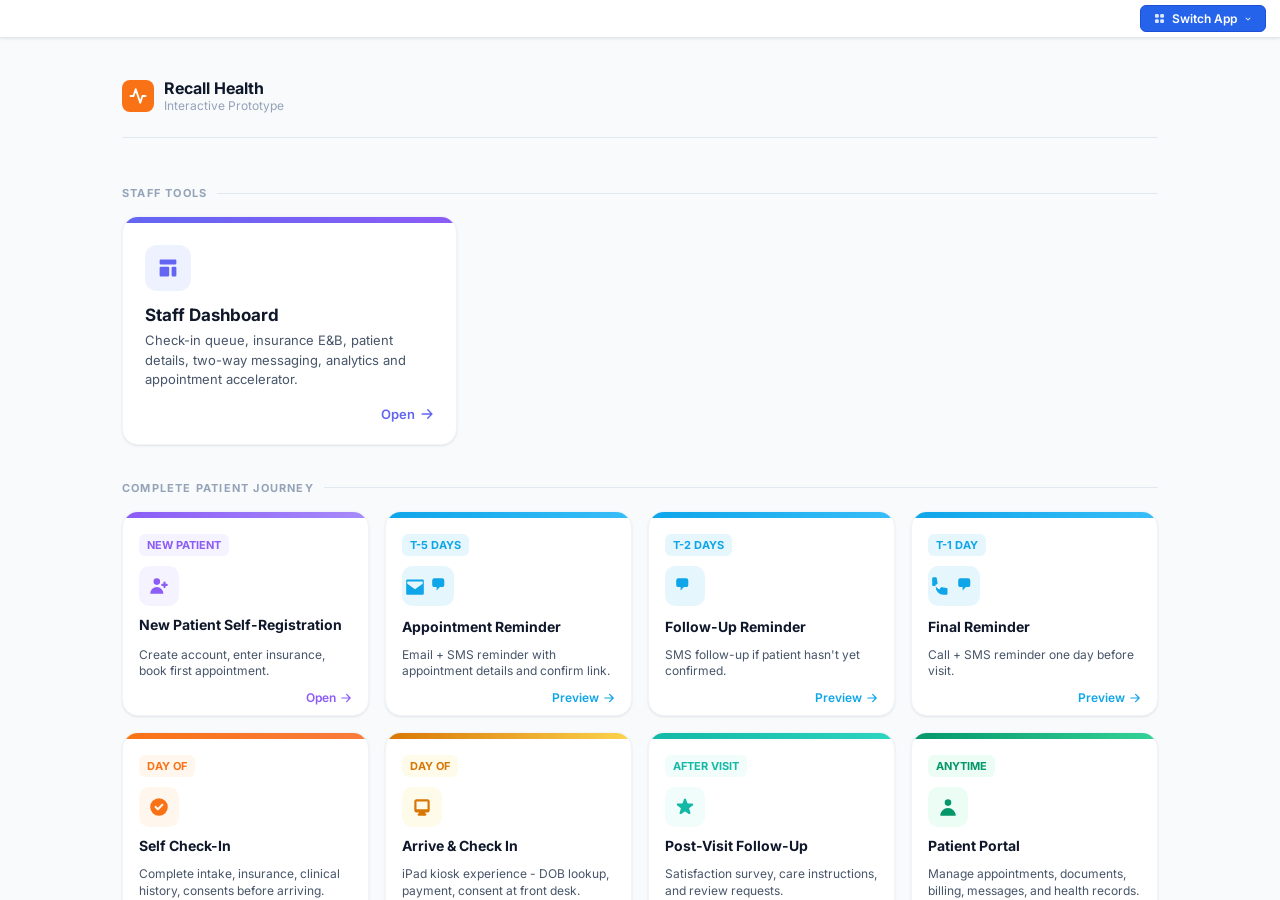
==== recall-health-prototype.html @ 496344a0 "Link all patient journey touchpoints together Add cross-app navigation functions to seamlessly move " ====
<!DOCTYPE html>
<html lang="en">
<head>
<meta charset="UTF-8">
<meta name="viewport" content="width=device-width, initial-scale=1.0">
<title>Recall Health - Full Prototype</title>
<link href="https://fonts.googleapis.com/css2?family=Inter:wght@300;400;500;600;700;800&family=Roboto:wght@300;400;500;700&family=Roboto+Mono:wght@400;500&display=swap" rel="stylesheet">
<link rel="stylesheet" href="styles.css">
</head>
<body>
<!-- GLOBAL BACK NAV -->
<div class="global-nav" id="global-nav">
  <button class="global-nav-back" onclick="switchApp('landing')">
    <svg width="13" height="13" viewBox="0 0 20 20" fill="currentColor"><path fill-rule="evenodd" d="M9.707 16.707a1 1 0 01-1.414 0l-6-6a1 1 0 010-1.414l6-6a1 1 0 011.414 1.414L5.414 9H17a1 1 0 110 2H5.414l4.293 4.293a1 1 0 010 1.414z" clip-rule="evenodd"/></svg>
    All Apps
  </button>
  <div class="global-nav-divider"></div>
  <span class="global-nav-label">Recall Health</span>
  <span class="global-nav-divider"></span>
  <span class="global-nav-app" id="global-nav-app-name"></span>
  <!-- App Switcher -->
  <div class="app-switcher" id="app-switcher">
    <button class="asw-btn" onclick="toggleSwitcher(event)">
      <svg width="13" height="13" viewBox="0 0 20 20" fill="currentColor"><path d="M5 3a2 2 0 00-2 2v2a2 2 0 002 2h2a2 2 0 002-2V5a2 2 0 00-2-2H5zM5 11a2 2 0 00-2 2v2a2 2 0 002 2h2a2 2 0 002-2v-2a2 2 0 00-2-2H5zM11 5a2 2 0 012-2h2a2 2 0 012 2v2a2 2 0 01-2 2h-2a2 2 0 01-2-2V5zM11 13a2 2 0 012-2h2a2 2 0 012 2v2a2 2 0 01-2 2h-2a2 2 0 01-2-2v-2z"/></svg>
      Switch App
      <svg width="10" height="10" viewBox="0 0 20 20" fill="currentColor"><path fill-rule="evenodd" d="M5.293 7.293a1 1 0 011.414 0L10 10.586l3.293-3.293a1 1 0 111.414 1.414l-4 4a1 1 0 01-1.414 0l-4-4a1 1 0 010-1.414z" clip-rule="evenodd"/></svg>
    </button>
    <div class="asw-menu" id="asw-menu">
      <div class="asw-sec">Staff-Facing</div>
      <div class="asw-item" onclick="switchAppMenu('staff')"><div class="asw-item-dot" style="background:#6366F1"></div>Staff Dashboard</div>
      <div class="asw-item" onclick="switchAppMenu('outreach')"><div class="asw-item-dot" style="background:#0EA5E9"></div>Pre-Visit Outreach</div>
      <div class="asw-sec">Patient-Facing</div>
      <div class="asw-item" onclick="switchAppMenu('intake')"><div class="asw-item-dot" style="background:var(--orange)"></div>Self Check-In</div>
      <div class="asw-item" onclick="switchAppMenu('portal')"><div class="asw-item-dot" style="background:#1B6FEB"></div>Patient Portal</div>
      <div class="asw-item" onclick="switchAppMenu('register')"><div class="asw-item-dot" style="background:#10B981"></div>New Patient Self-Registration</div>
      <div class="asw-item" onclick="switchAppMenu('followup')"><div class="asw-item-dot" style="background:#F59E0B"></div>Post-Visit Follow-Up</div>
      <div class="asw-item" onclick="switchAppMenu('kiosk')"><div class="asw-item-dot" style="background:#8B5CF6"></div>Kiosk Check-In</div>
      <div style="border-top:1px solid var(--borderlt);margin:6px 0 2px"></div>
      <div class="asw-item" onclick="switchAppMenu('landing')"><div class="asw-item-dot" style="background:var(--t3)"></div>Landing Page</div>
    </div>
  </div>
</div>


<!-- ══ DEMO NAV ══ -->

<!-- ══════════════════════════════════
     APP 1 - STAFF DASHBOARD
══════════════════════════════════ -->

<!-- ═══════════════════════════════════════
     LANDING PAGE
═══════════════════════════════════════ -->
<div class="app-wrap active" id="app-landing">
  <!-- CARDS GRID -->
  <div style="max-width:1100px;margin:0 auto;padding:40px 32px 60px">

    <!-- HEADER WITH LOGO -->
    <div style="display:flex;align-items:center;gap:10px;margin-bottom:48px;padding-bottom:24px;border-bottom:1px solid var(--border)">
      <div style="width:32px;height:32px;background:var(--orange);border-radius:8px;display:flex;align-items:center;justify-content:center"><svg width="18" height="18" viewBox="0 0 24 24" fill="none" stroke="white" stroke-width="2.5" stroke-linecap="round" stroke-linejoin="round"><path d="M22 12h-4l-3 9L9 3l-3 9H2"/></svg></div>
      <div>
        <div style="font-size:16px;font-weight:700;color:var(--t1)">Recall Health</div>
        <div style="font-size:12px;color:var(--t3)">Interactive Prototype</div>
      </div>
    </div>

    <!-- STAFF TOOLS -->
    <div style="margin-bottom:10px">
      <div style="font-size:11px;font-weight:700;color:var(--t3);text-transform:uppercase;letter-spacing:1.2px;margin-bottom:16px;display:flex;align-items:center;gap:10px">
        <span>Staff Tools</span>
        <div style="flex:1;height:1px;background:var(--border)"></div>
      </div>
      <div style="display:grid;grid-template-columns:repeat(3,1fr);gap:16px">

        <!-- Staff Dashboard -->
        <div class="lcard" onclick="launchApp('staff')" style="background:var(--white);border-radius:16px;overflow:hidden;border:1px solid var(--borderlt);box-shadow:var(--sh1);cursor:pointer;transition:all .2s;position:relative">
          <div style="height:6px;background:linear-gradient(90deg,#6366F1,#8B5CF6)"></div>
          <div style="padding:22px">
            <div style="display:flex;align-items:flex-start;justify-content:space-between;margin-bottom:14px">
              <div style="width:46px;height:46px;background:#EEF2FF;border-radius:12px;display:flex;align-items:center;justify-content:center">
                <svg width="24" height="24" viewBox="0 0 20 20" fill="#6366F1"><path d="M3 4a1 1 0 011-1h12a1 1 0 011 1v2a1 1 0 01-1 1H4a1 1 0 01-1-1V4zM3 10a1 1 0 011-1h6a1 1 0 011 1v6a1 1 0 01-1 1H4a1 1 0 01-1-1v-6zM14 9a1 1 0 00-1 1v6a1 1 0 001 1h2a1 1 0 001-1v-6a1 1 0 00-1-1h-2z"/></svg>
              </div>
            </div>
            <div style="font-size:17px;font-weight:700;color:var(--t1);margin-bottom:6px">Staff Dashboard</div>
            <div style="font-size:13px;color:var(--t2);line-height:1.5;margin-bottom:16px">Check-in queue, insurance E&amp;B, patient details, two-way messaging, analytics and appointment accelerator.</div>
            <div style="display:flex;align-items:center;justify-content:flex-end">
              <div style="display:flex;align-items:center;gap:5px;font-size:13px;font-weight:600;color:#6366F1">Open <svg width="14" height="14" viewBox="0 0 20 20" fill="#6366F1"><path fill-rule="evenodd" d="M10.293 3.293a1 1 0 011.414 0l6 6a1 1 0 010 1.414l-6 6a1 1 0 01-1.414-1.414L14.586 11H3a1 1 0 110-2h11.586l-4.293-4.293a1 1 0 010-1.414z" clip-rule="evenodd"/></svg></div>
            </div>
          </div>
        </div>

      </div>
    </div>

    <!-- COMPLETE PATIENT JOURNEY -->
    <div style="margin-top:36px;margin-bottom:10px">
      <div style="font-size:11px;font-weight:700;color:var(--t3);text-transform:uppercase;letter-spacing:1.2px;margin-bottom:16px;display:flex;align-items:center;gap:10px">
        <span>Complete Patient Journey</span>
        <div style="flex:1;height:1px;background:var(--border)"></div>
      </div>
      <div style="display:grid;grid-template-columns:repeat(4,1fr);gap:16px">

        <!-- New Patient -->
        <div class="lcard" onclick="launchApp('register')" style="background:var(--white);border-radius:16px;overflow:hidden;border:1px solid var(--borderlt);box-shadow:var(--sh1);cursor:pointer;transition:all .2s">
          <div style="height:6px;background:linear-gradient(90deg,#8B5CF6,#A78BFA)"></div>
          <div style="padding:16px;display:flex;flex-direction:column;height:100%">
            <div style="display:inline-block;background:#F5F3FF;color:#8B5CF6;font-size:11px;font-weight:700;padding:4px 8px;border-radius:6px;margin-bottom:10px;width:fit-content">NEW PATIENT</div>
            <div style="display:flex;align-items:flex-start;justify-content:space-between;margin-bottom:10px">
              <div style="width:40px;height:40px;background:#F5F3FF;border-radius:10px;display:flex;align-items:center;justify-content:center;flex-shrink:0">
                <svg width="22" height="22" viewBox="0 0 20 20" fill="#8B5CF6"><path d="M8 9a3 3 0 100-6 3 3 0 000 6zM8 11a6 6 0 016 6H2a6 6 0 016-6zM16 7a1 1 0 10-2 0v1h-1a1 1 0 100 2h1v1a1 1 0 102 0v-1h1a1 1 0 100-2h-1V7z"/></svg>
              </div>
            </div>
            <div style="font-size:14px;font-weight:700;color:var(--t1);margin-bottom:6px;flex-grow:1">New Patient Self-Registration</div>
            <div style="font-size:12px;color:var(--t2);line-height:1.4;margin-bottom:10px">Create account, enter insurance, book first appointment.</div>
            <div style="display:flex;align-items:center;justify-content:flex-end">
              <div style="display:flex;align-items:center;gap:4px;font-size:12px;font-weight:600;color:#8B5CF6">Open <svg width="12" height="12" viewBox="0 0 20 20" fill="#8B5CF6"><path fill-rule="evenodd" d="M10.293 3.293a1 1 0 011.414 0l6 6a1 1 0 010 1.414l-6 6a1 1 0 01-1.414-1.414L14.586 11H3a1 1 0 110-2h11.586l-4.293-4.293a1 1 0 010-1.414z" clip-rule="evenodd"/></svg></div>
            </div>
          </div>
        </div>

        <!-- T-5 Days -->
        <div class="lcard" onclick="launchOutreach(0)" style="background:var(--white);border-radius:16px;overflow:hidden;border:1px solid var(--borderlt);box-shadow:var(--sh1);cursor:pointer;transition:all .2s">
          <div style="height:6px;background:linear-gradient(90deg,#0EA5E9,#38BDF8)"></div>
          <div style="padding:16px;display:flex;flex-direction:column;height:100%">
            <div style="display:inline-block;background:rgba(14,165,233,.1);color:#0EA5E9;font-size:11px;font-weight:700;padding:4px 8px;border-radius:6px;margin-bottom:10px;width:fit-content">T-5 DAYS</div>
            <div style="width:52px;height:40px;background:rgba(14,165,233,.1);border-radius:10px;display:flex;align-items:center;justify-content:center;gap:4px;margin-bottom:12px;flex-shrink:0">
              <svg width="22" height="22" viewBox="0 0 20 20" fill="#0EA5E9"><path d="M3 4a1 1 0 00-1 1v12a1 1 0 001 1h14a1 1 0 001-1V5a1 1 0 00-1-1H3zm0 2h14v2l-7 5-7-5V6z"/></svg>
              <svg width="22" height="22" viewBox="0 0 20 20" fill="#0EA5E9"><path d="M2 5a2 2 0 012-2h7a2 2 0 012 2v4a2 2 0 01-2 2H9l-3 3v-3H4a2 2 0 01-2-2V5z"/></svg>
            </div>
            <div style="font-size:14px;font-weight:700;color:var(--t1);margin-bottom:6px;flex-grow:1">Appointment Reminder</div>
            <div style="font-size:12px;color:var(--t2);line-height:1.4;margin-bottom:10px">Email + SMS reminder with appointment details and confirm link.</div>
            <div style="display:flex;align-items:center;justify-content:flex-end">
              <div style="display:flex;align-items:center;gap:4px;font-size:12px;font-weight:600;color:#0EA5E9">Preview <svg width="12" height="12" viewBox="0 0 20 20" fill="#0EA5E9"><path fill-rule="evenodd" d="M10.293 3.293a1 1 0 011.414 0l6 6a1 1 0 010 1.414l-6 6a1 1 0 01-1.414-1.414L14.586 11H3a1 1 0 110-2h11.586l-4.293-4.293a1 1 0 010-1.414z" clip-rule="evenodd"/></svg></div>
            </div>
          </div>
        </div>

        <!-- T-2 Days -->
        <div class="lcard" onclick="launchOutreach(1)" style="background:var(--white);border-radius:16px;overflow:hidden;border:1px solid var(--borderlt);box-shadow:var(--sh1);cursor:pointer;transition:all .2s">
          <div style="height:6px;background:linear-gradient(90deg,#0EA5E9,#38BDF8)"></div>
          <div style="padding:16px;display:flex;flex-direction:column;height:100%">
            <div style="display:inline-block;background:rgba(14,165,233,.1);color:#0EA5E9;font-size:11px;font-weight:700;padding:4px 8px;border-radius:6px;margin-bottom:10px;width:fit-content">T-2 DAYS</div>
            <div style="width:40px;height:40px;background:rgba(14,165,233,.1);border-radius:10px;display:flex;align-items:center;justify-content:center;margin-bottom:12px;flex-shrink:0">
              <svg width="22" height="22" viewBox="0 0 20 20" fill="#0EA5E9"><path d="M2 5a2 2 0 012-2h7a2 2 0 012 2v4a2 2 0 01-2 2H9l-3 3v-3H4a2 2 0 01-2-2V5z"/></svg>
            </div>
            <div style="font-size:14px;font-weight:700;color:var(--t1);margin-bottom:6px;flex-grow:1">Follow-Up Reminder</div>
            <div style="font-size:12px;color:var(--t2);line-height:1.4;margin-bottom:10px">SMS follow-up if patient hasn't yet confirmed.</div>
            <div style="display:flex;align-items:center;justify-content:flex-end">
              <div style="display:flex;align-items:center;gap:4px;font-size:12px;font-weight:600;color:#0EA5E9">Preview <svg width="12" height="12" viewBox="0 0 20 20" fill="#0EA5E9"><path fill-rule="evenodd" d="M10.293 3.293a1 1 0 011.414 0l6 6a1 1 0 010 1.414l-6 6a1 1 0 01-1.414-1.414L14.586 11H3a1 1 0 110-2h11.586l-4.293-4.293a1 1 0 010-1.414z" clip-rule="evenodd"/></svg></div>
            </div>
          </div>
        </div>

        <!-- T-1 Day -->
        <div class="lcard" onclick="launchOutreach(2)" style="background:var(--white);border-radius:16px;overflow:hidden;border:1px solid var(--borderlt);box-shadow:var(--sh1);cursor:pointer;transition:all .2s">
          <div style="height:6px;background:linear-gradient(90deg,#0EA5E9,#38BDF8)"></div>
          <div style="padding:16px;display:flex;flex-direction:column;height:100%">
            <div style="display:inline-block;background:rgba(14,165,233,.1);color:#0EA5E9;font-size:11px;font-weight:700;padding:4px 8px;border-radius:6px;margin-bottom:10px;width:fit-content">T-1 DAY</div>
            <div style="width:52px;height:40px;background:rgba(14,165,233,.1);border-radius:10px;display:flex;align-items:center;justify-content:center;gap:4px;margin-bottom:12px;flex-shrink:0">
              <svg width="22" height="22" viewBox="0 0 20 20" fill="#0EA5E9"><path d="M2 3a1 1 0 011-1h2.153a1 1 0 01.986.836l.74 4.435a1 1 0 01-.54 1.06l-1.608.801c.58 1.91 2.126 3.457 4.04 4.038l.802-1.605a1 1 0 011.06-.54l4.435.74a1 1 0 01.836.986V17a1 1 0 01-1 1h-2.694a7 7 0 01-7-7v-1H3a1 1 0 01-1-1V3z"/></svg>
              <svg width="22" height="22" viewBox="0 0 20 20" fill="#0EA5E9"><path d="M2 5a2 2 0 012-2h7a2 2 0 012 2v4a2 2 0 01-2 2H9l-3 3v-3H4a2 2 0 01-2-2V5z"/></svg>
            </div>
            <div style="font-size:14px;font-weight:700;color:var(--t1);margin-bottom:6px;flex-grow:1">Final Reminder</div>
            <div style="font-size:12px;color:var(--t2);line-height:1.4;margin-bottom:10px">Call + SMS reminder one day before visit.</div>
            <div style="display:flex;align-items:center;justify-content:flex-end">
              <div style="display:flex;align-items:center;gap:4px;font-size:12px;font-weight:600;color:#0EA5E9">Preview <svg width="12" height="12" viewBox="0 0 20 20" fill="#0EA5E9"><path fill-rule="evenodd" d="M10.293 3.293a1 1 0 011.414 0l6 6a1 1 0 010 1.414l-6 6a1 1 0 01-1.414-1.414L14.586 11H3a1 1 0 110-2h11.586l-4.293-4.293a1 1 0 010-1.414z" clip-rule="evenodd"/></svg></div>
            </div>
          </div>
        </div>

        <!-- Self Check-In -->
        <div class="lcard" onclick="launchApp('intake')" style="background:var(--white);border-radius:16px;overflow:hidden;border:1px solid var(--borderlt);box-shadow:var(--sh1);cursor:pointer;transition:all .2s">
          <div style="height:6px;background:linear-gradient(90deg,var(--orange),#F97C3C)"></div>
          <div style="padding:16px;display:flex;flex-direction:column;height:100%">
            <div style="display:inline-block;background:var(--orange-lt);color:var(--orange);font-size:11px;font-weight:700;padding:4px 8px;border-radius:6px;margin-bottom:10px;width:fit-content">DAY OF</div>
            <div style="display:flex;align-items:flex-start;justify-content:space-between;margin-bottom:10px">
              <div style="width:40px;height:40px;background:var(--orange-lt);border-radius:10px;display:flex;align-items:center;justify-content:center;flex-shrink:0">
                <svg width="22" height="22" viewBox="0 0 20 20" fill="var(--orange)"><path fill-rule="evenodd" d="M10 18a8 8 0 100-16 8 8 0 000 16zm3.707-9.293a1 1 0 00-1.414-1.414L9 10.586 7.707 9.293a1 1 0 00-1.414 1.414l2 2a1 1 0 001.414 0l4-4z" clip-rule="evenodd"/></svg>
              </div>
            </div>
            <div style="font-size:14px;font-weight:700;color:var(--t1);margin-bottom:6px;flex-grow:1">Self Check-In</div>
            <div style="font-size:12px;color:var(--t2);line-height:1.4;margin-bottom:10px">Complete intake, insurance, clinical history, consents before arriving.</div>
            <div style="display:flex;align-items:center;justify-content:flex-end">
              <div style="display:flex;align-items:center;gap:4px;font-size:12px;font-weight:600;color:var(--orange)">Open <svg width="12" height="12" viewBox="0 0 20 20" fill="var(--orange)"><path fill-rule="evenodd" d="M10.293 3.293a1 1 0 011.414 0l6 6a1 1 0 010 1.414l-6 6a1 1 0 01-1.414-1.414L14.586 11H3a1 1 0 110-2h11.586l-4.293-4.293a1 1 0 010-1.414z" clip-rule="evenodd"/></svg></div>
            </div>
          </div>
        </div>

        <!-- Kiosk Check-In -->
        <div class="lcard" onclick="launchApp('kiosk')" style="background:var(--white);border-radius:16px;overflow:hidden;border:1px solid var(--borderlt);box-shadow:var(--sh1);cursor:pointer;transition:all .2s">
          <div style="height:6px;background:linear-gradient(90deg,var(--amber),#FCD34D)"></div>
          <div style="padding:16px;display:flex;flex-direction:column;height:100%">
            <div style="display:inline-block;background:var(--amber-bg);color:var(--amber);font-size:11px;font-weight:700;padding:4px 8px;border-radius:6px;margin-bottom:10px;width:fit-content">DAY OF</div>
            <div style="display:flex;align-items:flex-start;justify-content:space-between;margin-bottom:10px">
              <div style="width:40px;height:40px;background:var(--amber-bg);border-radius:10px;display:flex;align-items:center;justify-content:center;flex-shrink:0">
                <svg width="22" height="22" viewBox="0 0 20 20" fill="var(--amber)"><path fill-rule="evenodd" d="M3 5a2 2 0 012-2h10a2 2 0 012 2v8a2 2 0 01-2 2h-2.22l.123.489.804.804A1 1 0 0113 18H7a1 1 0 01-.707-1.707l.804-.804L7.22 15H5a2 2 0 01-2-2V5zm5.771 7H5V5h10v7H8.771z" clip-rule="evenodd"/></svg>
              </div>
            </div>
            <div style="font-size:14px;font-weight:700;color:var(--t1);margin-bottom:6px;flex-grow:1">Arrive & Check In</div>
            <div style="font-size:12px;color:var(--t2);line-height:1.4;margin-bottom:10px">iPad kiosk experience - DOB lookup, payment, consent at front desk.</div>
            <div style="display:flex;align-items:center;justify-content:flex-end">
              <div style="display:flex;align-items:center;gap:4px;font-size:12px;font-weight:600;color:var(--amber)">Open <svg width="12" height="12" viewBox="0 0 20 20" fill="var(--amber)"><path fill-rule="evenodd" d="M10.293 3.293a1 1 0 011.414 0l6 6a1 1 0 010 1.414l-6 6a1 1 0 01-1.414-1.414L14.586 11H3a1 1 0 110-2h11.586l-4.293-4.293a1 1 0 010-1.414z" clip-rule="evenodd"/></svg></div>
            </div>
          </div>
        </div>

        <!-- Post-Visit Follow-Up -->
        <div class="lcard" onclick="launchApp('followup')" style="background:var(--white);border-radius:16px;overflow:hidden;border:1px solid var(--borderlt);box-shadow:var(--sh1);cursor:pointer;transition:all .2s">
          <div style="height:6px;background:linear-gradient(90deg,#14B8A6,#2DD4BF)"></div>
          <div style="padding:16px;display:flex;flex-direction:column;height:100%">
            <div style="display:inline-block;background:#F0FDFA;color:#14B8A6;font-size:11px;font-weight:700;padding:4px 8px;border-radius:6px;margin-bottom:10px;width:fit-content">AFTER VISIT</div>
            <div style="display:flex;align-items:flex-start;justify-content:space-between;margin-bottom:10px">
              <div style="width:40px;height:40px;background:#F0FDFA;border-radius:10px;display:flex;align-items:center;justify-content:center;flex-shrink:0">
                <svg width="22" height="22" viewBox="0 0 20 20" fill="#14B8A6"><path d="M9.049 2.927c.3-.921 1.603-.921 1.902 0l1.07 3.292a1 1 0 00.95.69h3.462c.969 0 1.371 1.24.588 1.81l-2.8 2.034a1 1 0 00-.364 1.118l1.07 3.292c.3.921-.755 1.688-1.54 1.118l-2.8-2.034a1 1 0 00-1.175 0l-2.8 2.034c-.784.57-1.838-.197-1.539-1.118l1.07-3.292a1 1 0 00-.364-1.118L2.98 8.72c-.783-.57-.38-1.81.588-1.81h3.461a1 1 0 00.951-.69l1.07-3.292z"/></svg>
              </div>
            </div>
            <div style="font-size:14px;font-weight:700;color:var(--t1);margin-bottom:6px;flex-grow:1">Post-Visit Follow-Up</div>
            <div style="font-size:12px;color:var(--t2);line-height:1.4;margin-bottom:10px">Satisfaction survey, care instructions, and review requests.</div>
            <div style="display:flex;align-items:center;justify-content:flex-end">
              <div style="display:flex;align-items:center;gap:4px;font-size:12px;font-weight:600;color:#14B8A6">Open <svg width="12" height="12" viewBox="0 0 20 20" fill="#14B8A6"><path fill-rule="evenodd" d="M10.293 3.293a1 1 0 011.414 0l6 6a1 1 0 010 1.414l-6 6a1 1 0 01-1.414-1.414L14.586 11H3a1 1 0 110-2h11.586l-4.293-4.293a1 1 0 010-1.414z" clip-rule="evenodd"/></svg></div>
            </div>
          </div>
        </div>

        <!-- Patient Portal -->
        <div class="lcard" onclick="launchApp('portal')" style="background:var(--white);border-radius:16px;overflow:hidden;border:1px solid var(--borderlt);box-shadow:var(--sh1);cursor:pointer;transition:all .2s">
          <div style="height:6px;background:linear-gradient(90deg,var(--green),#34D399)"></div>
          <div style="padding:16px;display:flex;flex-direction:column;height:100%">
            <div style="display:inline-block;background:var(--green-bg);color:var(--green);font-size:11px;font-weight:700;padding:4px 8px;border-radius:6px;margin-bottom:10px;width:fit-content">ANYTIME</div>
            <div style="display:flex;align-items:flex-start;justify-content:space-between;margin-bottom:10px">
              <div style="width:40px;height:40px;background:var(--green-bg);border-radius:10px;display:flex;align-items:center;justify-content:center;flex-shrink:0">
                <svg width="22" height="22" viewBox="0 0 20 20" fill="var(--green)"><path fill-rule="evenodd" d="M10 9a3 3 0 100-6 3 3 0 000 6zm-7 9a7 7 0 1114 0H3z" clip-rule="evenodd"/></svg>
              </div>
            </div>
            <div style="font-size:14px;font-weight:700;color:var(--t1);margin-bottom:6px;flex-grow:1">Patient Portal</div>
            <div style="font-size:12px;color:var(--t2);line-height:1.4;margin-bottom:10px">Manage appointments, documents, billing, messages, and health records.</div>
            <div style="display:flex;align-items:center;justify-content:flex-end">
              <div style="display:flex;align-items:center;gap:4px;font-size:12px;font-weight:600;color:var(--green)">Open <svg width="12" height="12" viewBox="0 0 20 20" fill="var(--green)"><path fill-rule="evenodd" d="M10.293 3.293a1 1 0 011.414 0l6 6a1 1 0 010 1.414l-6 6a1 1 0 01-1.414-1.414L14.586 11H3a1 1 0 110-2h11.586l-4.293-4.293a1 1 0 010-1.414z" clip-rule="evenodd"/></svg></div>
            </div>
          </div>
        </div>

      </div>
    </div>

  </div>
</div><!-- /app-landing -->

<div class="app-wrap" id="app-staff">

<!-- SIDEBAR -->
<nav class="sb">
  <div class="sb-logo">
    <div class="sb-mark">
      <svg viewBox="0 0 24 24" fill="none" stroke="white" stroke-width="2.5" stroke-linecap="round" stroke-linejoin="round">
        <path d="M22 12h-4l-3 9L9 3l-3 9H2"/>
      </svg>
    </div>
    <div><div class="sb-brand">Recall Health</div><div class="sb-sub">Staff Portal</div></div>
  </div>

  <div class="sb-section">
    <div class="sb-lbl">Workflow</div>
    <button class="ni active" onclick="showView('dashboard',this)">
      <svg viewBox="0 0 20 20" fill="currentColor"><path d="M3 4a1 1 0 011-1h12a1 1 0 011 1v2a1 1 0 01-1 1H4a1 1 0 01-1-1V4zM3 10a1 1 0 011-1h6a1 1 0 011 1v6a1 1 0 01-1 1H4a1 1 0 01-1-1v-6zM14 9a1 1 0 00-1 1v6a1 1 0 001 1h2a1 1 0 001-1v-6a1 1 0 00-1-1h-2z"/></svg>
      Dashboard
    </button>
    <button class="ni" onclick="showView('patients',this)">
      <svg viewBox="0 0 20 20" fill="currentColor"><path d="M9 6a3 3 0 11-6 0 3 3 0 016 0zM17 6a3 3 0 11-6 0 3 3 0 016 0zM12.93 17c.046-.327.07-.66.07-1a6.97 6.97 0 00-1.5-4.33A5 5 0 0119 16v1h-6.07zM6 11a5 5 0 015 5v1H1v-1a5 5 0 015-5z"/></svg>
      Patients
    </button>
    <button class="ni" onclick="showView('schedule',this)">
      <svg viewBox="0 0 20 20" fill="currentColor"><path fill-rule="evenodd" d="M6 2a1 1 0 00-1 1v1H4a2 2 0 00-2 2v10a2 2 0 002 2h12a2 2 0 002-2V6a2 2 0 00-2-2h-1V3a1 1 0 10-2 0v1H7V3a1 1 0 00-1-1zm0 5a1 1 0 000 2h8a1 1 0 100-2H6z" clip-rule="evenodd"/></svg>
      Schedule
    </button>
    <button class="ni" onclick="showView('messages',this)">
      <svg viewBox="0 0 20 20" fill="currentColor"><path d="M2 5a2 2 0 012-2h7a2 2 0 012 2v4a2 2 0 01-2 2H9l-3 3v-3H4a2 2 0 01-2-2V5z"/><path d="M15 7v2a4 4 0 01-4 4H9.828l-1.766 1.767c.28.149.599.233.938.233h2l3 3v-3h2a2 2 0 002-2V9a2 2 0 00-2-2h-1z"/></svg>
      Messages <span class="nb">3</span>
    </button>
    <button class="ni" onclick="showView('outreach',this)">
      <svg viewBox="0 0 20 20" fill="currentColor"><path d="M2 6a1 1 0 011-1h1V4a1 1 0 112 0v1h1a1 1 0 110 2H6v1a1 1 0 11-2 0V8H3a1 1 0 01-1-1zm9-1a1 1 0 10-2 0v.01a1 1 0 102 0V5zM6 13a1 1 0 00-1 1v1h-1a1 1 0 110-2h1v-1a1 1 0 011-1h1a1 1 0 110 2H7v1a1 1 0 01-1 1zm6-6a1 1 0 10-2 0v.01a1 1 0 102 0V7zm2 6a1 1 0 11-2 0 1 1 0 012 0zm-4 0a1 1 0 11-2 0 1 1 0 012 0zm4-4a1 1 0 11-2 0 1 1 0 012 0z"/></svg>
      Pre-Visit Outreach <span class="nb">4</span>
    </button>
  </div>

  <div class="sb-section">
    <div class="sb-lbl">Insights</div>
    <button class="ni" onclick="showView('accelerator',this)">
      <svg viewBox="0 0 20 20" fill="currentColor"><path fill-rule="evenodd" d="M11.3 1.046A1 1 0 0112 2v5h4a1 1 0 01.82 1.573l-7 10A1 1 0 018 18v-5H4a1 1 0 01-.82-1.573l7-10a1 1 0 011.12-.38z" clip-rule="evenodd"/></svg>
      Appt. Accelerator
      <span class="nb">4</span>
    </button>
    <button class="ni" onclick="showView('analytics',this)">
      <svg viewBox="0 0 20 20" fill="currentColor"><path d="M2 11a1 1 0 011-1h2a1 1 0 011 1v5a1 1 0 01-1 1H3a1 1 0 01-1-1v-5zM8 7a1 1 0 011-1h2a1 1 0 011 1v9a1 1 0 01-1 1H9a1 1 0 01-1-1V7zM14 4a1 1 0 011-1h2a1 1 0 011 1v12a1 1 0 01-1 1h-2a1 1 0 01-1-1V4z"/></svg>
      Analytics
    </button>
    <button class="ni" onclick="showView('reports',this)">
      <svg viewBox="0 0 20 20" fill="currentColor"><path fill-rule="evenodd" d="M4 4a2 2 0 012-2h4.586A2 2 0 0112 2.586L15.414 6A2 2 0 0116 7.414V16a2 2 0 01-2 2H6a2 2 0 01-2-2V4zm2 6a1 1 0 011-1h6a1 1 0 110 2H7a1 1 0 01-1-1zm1 3a1 1 0 100 2h6a1 1 0 100-2H7z" clip-rule="evenodd"/></svg>
      Reports
    </button>
  </div>

  <div class="sb-section">
    <div class="sb-lbl">Admin</div>
    <button class="ni" onclick="showView('forms',this)">
      <svg viewBox="0 0 20 20" fill="currentColor"><path d="M9 2a1 1 0 000 2h2a1 1 0 100-2H9z"/><path fill-rule="evenodd" d="M4 5a2 2 0 012-2 3 3 0 003 3h2a3 3 0 003-3 2 2 0 012 2v11a2 2 0 01-2 2H6a2 2 0 01-2-2V5zm3 4a1 1 0 000 2h.01a1 1 0 100-2H7zm3 0a1 1 0 000 2h3a1 1 0 100-2h-3zm-3 4a1 1 0 100 2h.01a1 1 0 100-2H7zm3 0a1 1 0 100 2h3a1 1 0 100-2h-3z" clip-rule="evenodd"/></svg>
      Form Builder
    </button>
    <button class="ni" onclick="showView('settings',this)">
      <svg viewBox="0 0 20 20" fill="currentColor"><path fill-rule="evenodd" d="M11.49 3.17c-.38-1.56-2.6-1.56-2.98 0a1.532 1.532 0 01-2.286.948c-1.372-.836-2.942.734-2.106 2.106.54.886.061 2.042-.947 2.287-1.561.379-1.561 2.6 0 2.978a1.532 1.532 0 01.947 2.287c-.836 1.372.734 2.942 2.106 2.106a1.532 1.532 0 012.287.947c.379 1.561 2.6 1.561 2.978 0a1.533 1.533 0 012.287-.947c1.372.836 2.942-.734 2.106-2.106a1.533 1.533 0 01.947-2.287c1.561-.379 1.561-2.6 0-2.978a1.532 1.532 0 01-.947-2.287c.836-1.372-.734-2.942-2.106-2.106a1.532 1.532 0 01-2.287-.947zM10 13a3 3 0 100-6 3 3 0 000 6z" clip-rule="evenodd"/></svg>
      Settings
    </button>
  </div>

  <div class="sb-foot">
    <div class="ua">
      <div class="uav">SR</div>
      <div><div class="un">Sarah R.</div><div class="ur">Front Desk · Miami</div></div>
    </div>
  </div>
</nav>

<!-- MAIN -->
<div class="main">
  <!-- TOPBAR -->
  <div class="tb">
    <span class="tb-title" id="view-title">Today's Check-In</span>
    <div class="tb-div"></div>
    <div class="loc-sel" onclick="showToast('Location switcher coming soon')">
      <svg width="14" height="14" viewBox="0 0 20 20" fill="currentColor"><path fill-rule="evenodd" d="M5.05 4.05a7 7 0 119.9 9.9L10 18.9l-4.95-4.95a7 7 0 010-9.9zM10 11a2 2 0 100-4 2 2 0 000 4z" clip-rule="evenodd"/></svg>
      Universal Dermatology - Miami
      <svg width="12" height="12" viewBox="0 0 20 20" fill="currentColor"><path fill-rule="evenodd" d="M5.293 7.293a1 1 0 011.414 0L10 10.586l3.293-3.293a1 1 0 111.414 1.414l-4 4a1 1 0 01-1.414 0l-4-4a1 1 0 010-1.414z" clip-rule="evenodd"/></svg>
    </div>
    <div class="dn">
      <div class="db2" onclick="showToast('Previous day')"><svg width="12" height="12" viewBox="0 0 20 20" fill="currentColor"><path fill-rule="evenodd" d="M12.707 5.293a1 1 0 010 1.414L9.414 10l3.293 3.293a1 1 0 01-1.414 1.414l-4-4a1 1 0 010-1.414l4-4a1 1 0 011.414 0z" clip-rule="evenodd"/></svg></div>
      <span class="dc">Friday, Mar 21, 2026</span>
      <div class="db2" onclick="showToast('Next day')"><svg width="12" height="12" viewBox="0 0 20 20" fill="currentColor"><path fill-rule="evenodd" d="M7.293 14.707a1 1 0 010-1.414L10.586 10 7.293 6.707a1 1 0 011.414-1.414l4 4a1 1 0 010 1.414l-4 4a1 1 0 01-1.414 0z" clip-rule="evenodd"/></svg></div>
    </div>
    <div class="tb-sp"></div>
    <div class="srch">
      <svg width="14" height="14" viewBox="0 0 20 20" fill="#9CA3AF"><path fill-rule="evenodd" d="M8 4a4 4 0 100 8 4 4 0 000-8zM2 8a6 6 0 1110.89 3.476l4.817 4.817a1 1 0 01-1.414 1.414l-4.816-4.816A6 6 0 012 8z" clip-rule="evenodd"/></svg>
      <input placeholder="Search patients…" id="search-inp" oninput="filterTable(this.value)">
    </div>
    <div class="tbb" onclick="showToast('Notifications panel')"><svg width="15" height="15" viewBox="0 0 20 20" fill="currentColor"><path d="M10 2a6 6 0 00-6 6v3.586l-.707.707A1 1 0 004 14h12a1 1 0 00.707-1.707L16 11.586V8a6 6 0 00-6-6zM10 18a3 3 0 01-3-3h6a3 3 0 01-3 3z"/></svg><div class="ndot"></div></div>
    <div class="tbb" onclick="window.open('recall-patient-intake.html','_blank')">
      <svg width="15" height="15" viewBox="0 0 20 20" fill="currentColor"><path d="M11 3a1 1 0 100 2h2.586l-6.293 6.293a1 1 0 101.414 1.414L15 6.414V9a1 1 0 102 0V4a1 1 0 00-1-1h-5z"/><path d="M5 5a2 2 0 00-2 2v8a2 2 0 002 2h8a2 2 0 002-2v-3a1 1 0 10-2 0v3H5V7h3a1 1 0 000-2H5z"/></svg>
    </div>
  </div>

  <!-- ───── DASHBOARD VIEW ───── -->
  <div class="view active" id="view-dashboard">
    <!-- KPI ROW -->
    <div class="krow">
      <div class="kc">
        <div class="kl">Today's Patients</div>
        <div class="kv">38</div>
        <div class="kf">scheduled</div>
        <div class="kpill o">▲ 3 from yesterday</div>
      </div>
      <div class="kc">
        <div class="kl">Pre-Registered</div>
        <div class="kv">29</div>
        <div class="kf"><span class="kt-up">76%</span> completion rate</div>
        <div class="kpill g">+12% vs last week</div>
      </div>
      <div class="kc">
        <div class="kl">Checked In</div>
        <div class="kv">14</div>
        <div class="kf">of 38 scheduled</div>
        <div class="kpill a">9 still pending</div>
      </div>
      <div class="kc">
        <div class="kl">Collected Today</div>
        <div class="kv">$2,840</div>
        <div class="kf"><span class="kt-up">↑ 18%</span> vs avg</div>
        <div class="kpill g">Goal: $3,200</div>
      </div>
      <div class="kc">
        <div class="kl">Insurance Flags</div>
        <div class="kv">5</div>
        <div class="kf">need attention</div>
        <div class="kpill r">2 self-pay alerts</div>
      </div>
    </div>

    <!-- QUICK STATUS BAR -->
    <div style="display:flex;align-items:center;gap:8px;flex-wrap:wrap">
      <div style="display:flex;align-items:center;gap:6px;padding:7px 13px;background:var(--white);border-radius:8px;border:1px solid var(--borderlt);box-shadow:var(--sh1);font-size:12.5px;gap:14px">
        <span style="display:flex;align-items:center;gap:5px"><span style="width:9px;height:9px;border-radius:50%;background:var(--green);display:inline-block"></span><span style="color:var(--t2)">Complete</span> <strong style="color:var(--t1)">14</strong></span>
        <span style="width:1px;height:14px;background:var(--border)"></span>
        <span style="display:flex;align-items:center;gap:5px"><span style="width:9px;height:9px;border-radius:50%;background:var(--amber);display:inline-block"></span><span style="color:var(--t2)">Partial</span> <strong style="color:var(--t1)">9</strong></span>
        <span style="width:1px;height:14px;background:var(--border)"></span>
        <span style="display:flex;align-items:center;gap:5px"><span style="width:9px;height:9px;border-radius:50%;background:var(--red);display:inline-block"></span><span style="color:var(--t2)">Not Started</span> <strong style="color:var(--t1)">8</strong></span>
        <span style="width:1px;height:14px;background:var(--border)"></span>
        <span style="display:flex;align-items:center;gap:5px"><span style="width:9px;height:9px;border-radius:50%;background:var(--blue);display:inline-block"></span><span style="color:var(--t2)">Checked In</span> <strong style="color:var(--t1)">7</strong></span>
      </div>
      <div style="margin-left:auto;display:flex;gap:7px">
        <div class="fb" onclick="showToast('Filtering by provider…')">
          <svg width="13" height="13" viewBox="0 0 20 20" fill="currentColor"><path d="M9 6a3 3 0 11-6 0 3 3 0 016 0zM17 6a3 3 0 11-6 0 3 3 0 016 0zM12.93 17c.046-.327.07-.66.07-1a6.97 6.97 0 00-1.5-4.33A5 5 0 0119 16v1h-6.07zM6 11a5 5 0 015 5v1H1v-1a5 5 0 015-5z"/></svg>
          All Providers
          <svg width="11" height="11" viewBox="0 0 20 20" fill="currentColor"><path fill-rule="evenodd" d="M5.293 7.293a1 1 0 011.414 0L10 10.586l3.293-3.293a1 1 0 111.414 1.414l-4 4a1 1 0 01-1.414 0l-4-4a1 1 0 010-1.414z" clip-rule="evenodd"/></svg>
        </div>
        <div class="fb" onclick="openBroadcastModal()">
          <svg width="13" height="13" viewBox="0 0 20 20" fill="currentColor"><path d="M10 2a6 6 0 00-6 6v3.586l-.707.707A1 1 0 004 14h12a1 1 0 00.707-1.707L16 11.586V8a6 6 0 00-6-6zM10 18a3 3 0 01-3-3h6a3 3 0 01-3 3z"/></svg>
          Broadcast SMS
        </div>
        <div class="fb" onclick="openWalkinModal()">
          <svg width="13" height="13" viewBox="0 0 20 20" fill="currentColor"><path fill-rule="evenodd" d="M10 18a8 8 0 100-16 8 8 0 000 16zm1-11a1 1 0 10-2 0v2H7a1 1 0 100 2h2v2a1 1 0 102 0v-2h2a1 1 0 100-2h-2V7z" clip-rule="evenodd"/></svg>
          Walk-In
        </div>
      </div>
    </div>

    <!-- QUEUE TABLE -->
    <div class="qcard">
      <div class="qhead">
        <span class="qtitle">Check-In Queue</span>
        <span class="qcount">38 patients</span>
        <div class="qtabs">
          <button class="qt active" onclick="setQTab(this,'all')">All</button>
          <button class="qt" onclick="setQTab(this,'pending')">Needs Attention</button>
          <button class="qt" onclick="setQTab(this,'complete')">Ready</button>
          <button class="qt" onclick="setQTab(this,'checkedin')">Checked In</button>
        </div>
      </div>
      <table class="qtbl" id="queue-table">
        <thead>
          <tr>
            <th style="min-width:200px">Patient</th>
            <th>Time / Appt</th>
            <th>Provider</th>
            <th>Pre-Reg</th>
            <th>Insurance E&B</th>
            <th>Deductible Due</th>
            <th>Flags</th>
            <th>Actions</th>
          </tr>
        </thead>
        <tbody id="queue-body">
        </tbody>
      </table>
    </div>
  </div>

  <!-- ───── ANALYTICS VIEW ───── -->
  <div class="view" id="view-analytics" style="gap:16px">
    <div class="krow">
      <div class="kc"><div class="kl">Intake Completion</div><div class="kv">76<small>%</small></div><div class="kf"><span class="kt-up">↑ 8%</span> vs last month</div></div>
      <div class="kc"><div class="kl">Avg. Intake Time</div><div class="kv">4.2<small>min</small></div><div class="kf"><span class="kt-up">↓ 1.8min</span> faster</div></div>
      <div class="kc"><div class="kl">Time-of-Service</div><div class="kv">$52K</div><div class="kf"><span class="kt-up">↑ 23%</span> this month</div></div>
      <div class="kc"><div class="kl">No-Show Rate</div><div class="kv">6.2<small>%</small></div><div class="kf"><span class="kt-up">↓ 2.1%</span> reduction</div></div>
      <div class="kc"><div class="kl">E&B Accuracy</div><div class="kv">98<small>%</small></div><div class="kf"><span class="kt-up">↑ 3%</span> claim success</div></div>
    </div>

    <div class="an-grid">
      <div class="an-card">
        <div class="an-title">Weekly Intake Completions <span>Last 7 days</span></div>
        <div class="ch-wrap" id="bar-chart"></div>
        <div style="display:flex;gap:14px;margin-top:18px">
          <div style="display:flex;align-items:center;gap:5px;font-size:12px;color:var(--t2)"><span style="width:10px;height:10px;border-radius:2px;background:var(--orange);display:inline-block"></span>Completed</div>
          <div style="display:flex;align-items:center;gap:5px;font-size:12px;color:var(--t2)"><span style="width:10px;height:10px;border-radius:2px;background:var(--borderlt);border:1px solid var(--border);display:inline-block"></span>Scheduled</div>
        </div>
      </div>
      <div class="an-card">
        <div class="an-title">Registration Breakdown</div>
        <div class="donut">
          <svg width="110" height="110" viewBox="0 0 110 110">
            <circle cx="55" cy="55" r="40" fill="none" stroke="#F3F4F6" stroke-width="14"/>
            <circle cx="55" cy="55" r="40" fill="none" stroke="#F97316" stroke-width="14" stroke-dasharray="189 252" stroke-dashoffset="0"/>
            <circle cx="55" cy="55" r="40" fill="none" stroke="#F59E0B" stroke-width="14" stroke-dasharray="50 252" stroke-dashoffset="-189"/>
            <circle cx="55" cy="55" r="40" fill="none" stroke="#EF4444" stroke-width="14" stroke-dasharray="31 252" stroke-dashoffset="-239"/>
          </svg>
          <div class="donut-label">76%<small>complete</small></div>
        </div>
        <div class="legend">
          <div class="leg-item"><span class="leg-dot" style="background:var(--orange)"></span>Pre-registered (76%)</div>
          <div class="leg-item"><span class="leg-dot" style="background:var(--amber)"></span>In-office only (12%)</div>
          <div class="leg-item"><span class="leg-dot" style="background:var(--red)"></span>Not completed (12%)</div>
        </div>
      </div>
    </div>

    <div class="an-grid">
      <div class="an-card">
        <div class="an-title">Revenue by Channel <span>March 2026</span></div>
        <div class="metric-list">
          <div class="ml-item"><span class="ml-label">Pre-Visit Online</span><div class="ml-bar"><div class="ml-fill" style="width:72%"></div></div><span class="ml-val">$38K</span></div>
          <div class="ml-item"><span class="ml-label">Time-of-Service</span><div class="ml-bar"><div class="ml-fill" style="width:58%;background:var(--blue)"></div></div><span class="ml-val">$29K</span></div>
          <div class="ml-item"><span class="ml-label">Post-Visit SMS</span><div class="ml-bar"><div class="ml-fill" style="width:34%;background:var(--green)"></div></div><span class="ml-val">$18K</span></div>
          <div class="ml-item"><span class="ml-label">Payment Plans</span><div class="ml-bar"><div class="ml-fill" style="width:18%;background:var(--purple)"></div></div><span class="ml-val">$9K</span></div>
          <div class="ml-item"><span class="ml-label">Card on File</span><div class="ml-bar"><div class="ml-fill" style="width:25%;background:var(--amber)"></div></div><span class="ml-val">$12K</span></div>
        </div>
      </div>
      <div class="an-card">
        <div class="an-title">Staff Performance</div>
        <div class="stat-grid">
          <div class="sg-item"><div class="sg-v">4.2<span style="font-size:14px;color:var(--t2)">min</span></div><div class="sg-l">Avg Check-In Time</div><div class="sg-t" style="color:var(--green)">↓ 28%</div></div>
          <div class="sg-item"><div class="sg-v">98<span style="font-size:14px;color:var(--t2)">%</span></div><div class="sg-l">E&B Success Rate</div><div class="sg-t" style="color:var(--green)">↑ 3%</div></div>
          <div class="sg-item"><div class="sg-v">$52<span style="font-size:14px;color:var(--t2)">K</span></div><div class="sg-l">Collected This Month</div><div class="sg-t" style="color:var(--green)">↑ 23%</div></div>
          <div class="sg-item"><div class="sg-v">6.2<span style="font-size:14px;color:var(--t2)">%</span></div><div class="sg-l">No-Show Rate</div><div class="sg-t" style="color:var(--green)">↓ 2.1%</div></div>
        </div>
      </div>
    </div>
  </div>

  <!-- ───── MESSAGES VIEW ───── -->
  <div class="view" id="view-messages" style="padding:20px 22px">
    <div class="msg-layout">
      <div class="msg-list">
        <div class="msg-list-head">Patient Messages <span>3</span></div>
        <div class="mc active" onclick="openThread(this,'Marcus Thompson','MT','pc1','10:15 AM · Acne Follow-up')">
          <div class="mc-av pc1">MT</div>
          <div style="flex:1;min-width:0">
            <div style="display:flex;align-items:center;justify-content:space-between"><span class="mc-name">Marcus Thompson</span><span class="mc-time">9:42 AM</span></div>
            <div class="mc-prev">Hi, I'm running about 10 min late-</div>
          </div>
          <div class="mc-unread"></div>
        </div>
        <div class="mc" onclick="openThread(this,'Sandra Okafor','SO','pc3','2:30 PM · Skin Check')">
          <div class="mc-av pc3">SO</div>
          <div style="flex:1;min-width:0">
            <div style="display:flex;align-items:center;justify-content:space-between"><span class="mc-name">Sandra Okafor</span><span class="mc-time">8:55 AM</span></div>
            <div class="mc-prev">Should I bring my biopsy results?</div>
          </div>
          <div class="mc-unread"></div>
        </div>
        <div class="mc" onclick="openThread(this,'James Whitfield','JW','pc7','11:00 AM · Psoriasis')">
          <div class="mc-av pc7">JW</div>
          <div style="flex:1;min-width:0">
            <div style="display:flex;align-items:center;justify-content:space-between"><span class="mc-name">James Whitfield</span><span class="mc-time">Yesterday</span></div>
            <div class="mc-prev">Can I reschedule to next week?</div>
          </div>
          <div class="mc-unread"></div>
        </div>
        <div class="mc" onclick="openThread(this,'Priya Mehta','PM','pc5','3:45 PM · Consultation')">
          <div class="mc-av pc5">PM</div>
          <div style="flex:1;min-width:0">
            <div style="display:flex;align-items:center;justify-content:space-between"><span class="mc-name">Priya Mehta</span><span class="mc-time">Yesterday</span></div>
            <div class="mc-prev">Thank you so much!</div>
          </div>
        </div>
        <div class="mc" onclick="openThread(this,'David Chen','DC','pc8','9:00 AM · Eczema')">
          <div class="mc-av pc8">DC</div>
          <div style="flex:1;min-width:0">
            <div style="display:flex;align-items:center;justify-content:space-between"><span class="mc-name">David Chen</span><span class="mc-time">Mon</span></div>
            <div class="mc-prev">Got the prescription, thanks!</div>
          </div>
        </div>
      </div>
      <div class="msg-thread" id="msg-thread">
        <div class="mt-head">
          <div class="mc-av pc1" id="t-av">MT</div>
          <div><div class="mt-name" id="t-name">Marcus Thompson</div><div class="mt-appt" id="t-appt">10:15 AM · Acne Follow-up · Dr. Reyes</div></div>
          <div class="mt-acts">
            <button class="mt-act" onclick="openPanel(0)">View Chart</button>
            <button class="mt-act" onclick="showToast('Calling patient…')">Call</button>
            <button class="mt-act primary" onclick="showToast('Appointment accelerator opened')">Reschedule</button>
          </div>
        </div>
        <div class="mt-msgs" id="t-msgs">
          <div class="mb in">Hi there! Just a reminder that Marcus Thompson has an appointment today at 10:15 AM with Dr. Reyes for Acne Follow-up. Please arrive 10 minutes early to complete check-in.</div>
          <div class="mb-t">Universal Dermatology · 9:00 AM</div>
          <div class="mb out">Hi, I'm running about 10 minutes late - is that okay?</div>
          <div class="mb-t out">Marcus T. · 9:42 AM</div>
          <div class="mb in">No problem! Please complete your pre-registration when you arrive using the link we sent earlier. Dr. Reyes will still be able to see you.</div>
          <div class="mb-t">Universal Dermatology · 9:44 AM</div>
        </div>
        <div class="mt-inp">
          <input class="mi" id="msg-input" placeholder="Type a message to patient…" onkeydown="if(event.key==='Enter')sendMsg()">
          <button class="ms" onclick="sendMsg()">
            <svg width="16" height="16" viewBox="0 0 20 20" fill="white"><path d="M10.894 2.553a1 1 0 00-1.788 0l-7 14a1 1 0 001.169 1.409l5-1.429A1 1 0 009 15.571V11a1 1 0 112 0v4.571a1 1 0 00.725.962l5 1.428a1 1 0 001.17-1.408l-7-14z"/></svg>
          </button>
        </div>
      </div>
    </div>
  </div>

  <!-- ───── OTHER VIEWS (placeholder) ───── -->
  <div class="view" id="view-patients">
    <div style="display:flex;align-items:center;justify-content:space-between;flex-shrink:0">
      <div>
        <div style="font-size:18px;font-weight:700;color:var(--t1)">Patient Registry</div>
        <div style="font-size:13px;color:var(--t2);margin-top:3px">4,218 patients · Universal Dermatology - Miami</div>
      </div>
      <div style="display:flex;gap:8px">
        <button onclick="showToast('New patient form opened')" style="padding:9px 16px;background:var(--brand);color:#fff;border:none;border-radius:8px;font-size:13px;font-weight:600;cursor:pointer;font-family:'Inter','Roboto',sans-serif;display:flex;align-items:center;gap:6px">
          <svg width="13" height="13" viewBox="0 0 20 20" fill="white"><path fill-rule="evenodd" d="M10 18a8 8 0 100-16 8 8 0 000 16zm1-11a1 1 0 10-2 0v2H7a1 1 0 100 2h2v2a1 1 0 102 0v-2h2a1 1 0 100-2h-2V7z" clip-rule="evenodd"/></svg>
          New Patient
        </button>
        <button onclick="showToast('Import CSV opened')" style="padding:9px 14px;background:var(--white);color:var(--t2);border:1px solid var(--border);border-radius:8px;font-size:13px;font-weight:500;cursor:pointer;font-family:'Roboto',sans-serif">Import</button>
        <button onclick="showToast('Export started')" style="padding:9px 14px;background:var(--white);color:var(--t2);border:1px solid var(--border);border-radius:8px;font-size:13px;font-weight:500;cursor:pointer;font-family:'Roboto',sans-serif">Export</button>
      </div>
    </div>

    <div style="display:flex;gap:10px;flex-shrink:0">
      <div style="flex:1;display:flex;align-items:center;gap:8px;padding:9px 14px;border:1.5px solid var(--border);border-radius:9px;background:var(--white)">
        <svg width="15" height="15" viewBox="0 0 20 20" fill="#9CA3AF"><path fill-rule="evenodd" d="M8 4a4 4 0 100 8 4 4 0 000-8zM2 8a6 6 0 1110.89 3.476l4.817 4.817a1 1 0 01-1.414 1.414l-4.816-4.816A6 6 0 012 8z" clip-rule="evenodd"/></svg>
        <input id="pt-search" oninput="filterPatients(this.value)" placeholder="Search by name, DOB, MRN, phone..." style="border:none;outline:none;font-size:13.5px;width:100%;font-family:'Roboto',sans-serif;color:var(--t1)">
      </div>
      <select onchange="filterPatients()" style="padding:9px 12px;border:1.5px solid var(--border);border-radius:9px;font-size:13px;font-family:'Roboto',sans-serif;color:var(--t1);background:var(--white);outline:none">
        <option>All Patients</option>
        <option>Active</option>
        <option>New (last 30 days)</option>
        <option>Inactive (6+ months)</option>
        <option>Self-Pay</option>
      </select>
      <select onchange="filterPatients()" style="padding:9px 12px;border:1.5px solid var(--border);border-radius:9px;font-size:13px;font-family:'Roboto',sans-serif;color:var(--t1);background:var(--white);outline:none">
        <option>All Providers</option>
        <option>Dr. Reyes</option>
        <option>Dr. Nguyen</option>
        <option>Dr. Patel</option>
      </select>
    </div>

    <div style="display:grid;grid-template-columns:repeat(4,1fr);gap:12px;flex-shrink:0">
      <div style="background:var(--white);border-radius:var(--r);padding:14px 16px;border:1px solid var(--borderlt);box-shadow:var(--sh1)"><div style="font-size:10.5px;font-weight:600;color:var(--t3);text-transform:uppercase;letter-spacing:.5px">Total Patients</div><div style="font-size:26px;font-weight:700;color:var(--t1);margin-top:4px">4,218</div><div style="font-size:11.5px;color:var(--green);margin-top:2px">+42 this month</div></div>
      <div style="background:var(--white);border-radius:var(--r);padding:14px 16px;border:1px solid var(--borderlt);box-shadow:var(--sh1)"><div style="font-size:10.5px;font-weight:600;color:var(--t3);text-transform:uppercase;letter-spacing:.5px">New This Month</div><div style="font-size:26px;font-weight:700;color:var(--t1);margin-top:4px">42</div><div style="font-size:11.5px;color:var(--green);margin-top:2px">+18% vs last month</div></div>
      <div style="background:var(--white);border-radius:var(--r);padding:14px 16px;border:1px solid var(--borderlt);box-shadow:var(--sh1)"><div style="font-size:10.5px;font-weight:600;color:var(--t3);text-transform:uppercase;letter-spacing:.5px">Active (90 days)</div><div style="font-size:26px;font-weight:700;color:var(--t1);margin-top:4px">1,840</div><div style="font-size:11.5px;color:var(--t2);margin-top:2px">44% of total</div></div>
      <div style="background:var(--white);border-radius:var(--r);padding:14px 16px;border:1px solid var(--borderlt);box-shadow:var(--sh1)"><div style="font-size:10.5px;font-weight:600;color:var(--t3);text-transform:uppercase;letter-spacing:.5px">Due for Recall</div><div style="font-size:26px;font-weight:700;color:var(--amber);margin-top:4px">312</div><div style="font-size:11.5px;color:var(--amber);margin-top:2px">Annual exam overdue</div></div>
    </div>

    <div style="background:var(--white);border-radius:var(--rlg);border:1px solid var(--borderlt);box-shadow:var(--sh1);overflow:hidden;flex:1">
      <table style="width:100%;border-collapse:collapse" id="pt-table">
        <thead>
          <tr style="background:var(--surface)">
            <th style="text-align:left;padding:10px 14px;font-size:10.5px;font-weight:600;color:var(--t3);text-transform:uppercase;letter-spacing:.5px;border-bottom:1px solid var(--border)">Patient</th>
            <th style="text-align:left;padding:10px 14px;font-size:10.5px;font-weight:600;color:var(--t3);text-transform:uppercase;letter-spacing:.5px;border-bottom:1px solid var(--border)">DOB / Age</th>
            <th style="text-align:left;padding:10px 14px;font-size:10.5px;font-weight:600;color:var(--t3);text-transform:uppercase;letter-spacing:.5px;border-bottom:1px solid var(--border)">Contact</th>
            <th style="text-align:left;padding:10px 14px;font-size:10.5px;font-weight:600;color:var(--t3);text-transform:uppercase;letter-spacing:.5px;border-bottom:1px solid var(--border)">Provider</th>
            <th style="text-align:left;padding:10px 14px;font-size:10.5px;font-weight:600;color:var(--t3);text-transform:uppercase;letter-spacing:.5px;border-bottom:1px solid var(--border)">Last Visit</th>
            <th style="text-align:left;padding:10px 14px;font-size:10.5px;font-weight:600;color:var(--t3);text-transform:uppercase;letter-spacing:.5px;border-bottom:1px solid var(--border)">Insurance</th>
            <th style="text-align:left;padding:10px 14px;font-size:10.5px;font-weight:600;color:var(--t3);text-transform:uppercase;letter-spacing:.5px;border-bottom:1px solid var(--border)">Status</th>
            <th style="border-bottom:1px solid var(--border)"></th>
          </tr>
        </thead>
        <tbody id="pt-tbody"></tbody>
      </table>
      <div style="padding:12px 18px;border-top:1px solid var(--borderlt);display:flex;align-items:center;justify-content:space-between">
        <div style="font-size:12.5px;color:var(--t3)">Showing 10 of 4,218 patients</div>
        <div style="display:flex;gap:6px">
          <button onclick="showToast('Previous page')" style="padding:6px 12px;border:1px solid var(--border);border-radius:6px;background:var(--white);color:var(--t2);font-size:12px;cursor:pointer;font-family:'Roboto',sans-serif">Prev</button>
          <button style="padding:6px 12px;border:1px solid var(--orange);border-radius:6px;background:var(--orange-lt);color:var(--orange);font-size:12px;font-weight:700;cursor:pointer;font-family:'Roboto',sans-serif">1</button>
          <button onclick="showToast('Page 2')" style="padding:6px 12px;border:1px solid var(--border);border-radius:6px;background:var(--white);color:var(--t2);font-size:12px;cursor:pointer;font-family:'Roboto',sans-serif">2</button>
          <button onclick="showToast('Page 3')" style="padding:6px 12px;border:1px solid var(--border);border-radius:6px;background:var(--white);color:var(--t2);font-size:12px;cursor:pointer;font-family:'Roboto',sans-serif">3</button>
          <button onclick="showToast('Next page')" style="padding:6px 12px;border:1px solid var(--border);border-radius:6px;background:var(--white);color:var(--t2);font-size:12px;cursor:pointer;font-family:'Roboto',sans-serif">Next</button>
        </div>
      </div>
    </div>
  </div>

  <div class="view" id="view-reports">
    <div style="display:flex;align-items:center;justify-content:space-between;flex-shrink:0">
      <div>
        <div style="font-size:18px;font-weight:700;color:var(--t1)">Custom Reports</div>
        <div style="font-size:13px;color:var(--t2);margin-top:3px">Build, schedule and export reports across all practice data</div>
      </div>
      <div style="display:flex;gap:8px">
        <button onclick="showToast('New report builder opened')" style="padding:9px 16px;background:var(--brand);color:#fff;border:none;border-radius:8px;font-size:13px;font-weight:600;cursor:pointer;font-family:'Inter','Roboto',sans-serif;display:flex;align-items:center;gap:6px">
          <svg width="13" height="13" viewBox="0 0 20 20" fill="white"><path fill-rule="evenodd" d="M10 18a8 8 0 100-16 8 8 0 000 16zm1-11a1 1 0 10-2 0v2H7a1 1 0 100 2h2v2a1 1 0 102 0v-2h2a1 1 0 100-2h-2V7z" clip-rule="evenodd"/></svg>
          New Report
        </button>
      </div>
    </div>

    <div style="display:grid;grid-template-columns:1fr 1fr 1fr;gap:14px;flex-shrink:0">
      <div style="background:var(--white);border-radius:var(--r);border:1px solid var(--borderlt);box-shadow:var(--sh1);overflow:hidden">
        <div style="padding:14px 16px 12px;border-bottom:1px solid var(--borderlt);font-size:13px;font-weight:700;color:var(--t1)">Saved Reports</div>
        <div style="display:flex;flex-direction:column">
          <div onclick="showToast('Intake Completion Report opened')" style="display:flex;align-items:center;gap:10px;padding:12px 16px;border-bottom:1px solid var(--borderlt);cursor:pointer;transition:background .15s" onmouseover="this.style.background='var(--surface)'" onmouseout="this.style.background=''">
            <div style="width:32px;height:32px;border-radius:8px;background:var(--orange-lt);display:flex;align-items:center;justify-content:center;flex-shrink:0;font-size:15px">📊</div>
            <div style="flex:1"><div style="font-size:13px;font-weight:600;color:var(--t1)">Intake Completion Rate</div><div style="font-size:11.5px;color:var(--t3)">Daily · Last run: today</div></div>
            <span style="font-size:11px;font-weight:600;background:var(--green-bg);color:var(--green);padding:2px 7px;border-radius:8px">Auto</span>
          </div>
          <div onclick="showToast('Revenue by Channel report opened')" style="display:flex;align-items:center;gap:10px;padding:12px 16px;border-bottom:1px solid var(--borderlt);cursor:pointer;transition:background .15s" onmouseover="this.style.background='var(--surface)'" onmouseout="this.style.background=''">
            <div style="width:32px;height:32px;border-radius:8px;background:var(--green-bg);display:flex;align-items:center;justify-content:center;flex-shrink:0;font-size:15px">💰</div>
            <div style="flex:1"><div style="font-size:13px;font-weight:600;color:var(--t1)">Revenue by Channel</div><div style="font-size:11.5px;color:var(--t3)">Monthly · Last run: Mar 1</div></div>
            <span style="font-size:11px;font-weight:600;background:var(--green-bg);color:var(--green);padding:2px 7px;border-radius:8px">Auto</span>
          </div>
          <div onclick="showToast('No-Show Analysis report opened')" style="display:flex;align-items:center;gap:10px;padding:12px 16px;border-bottom:1px solid var(--borderlt);cursor:pointer;transition:background .15s" onmouseover="this.style.background='var(--surface)'" onmouseout="this.style.background=''">
            <div style="width:32px;height:32px;border-radius:8px;background:var(--red-bg);display:flex;align-items:center;justify-content:center;flex-shrink:0;font-size:15px">📉</div>
            <div style="flex:1"><div style="font-size:13px;font-weight:600;color:var(--t1)">No-Show Analysis</div><div style="font-size:11.5px;color:var(--t3)">Weekly · Last run: Mon</div></div>
            <span style="font-size:11px;font-weight:600;background:var(--amber-bg);color:var(--amber);padding:2px 7px;border-radius:8px">Weekly</span>
          </div>
          <div onclick="showToast('Insurance Denial report opened')" style="display:flex;align-items:center;gap:10px;padding:12px 16px;border-bottom:1px solid var(--borderlt);cursor:pointer;transition:background .15s" onmouseover="this.style.background='var(--surface)'" onmouseout="this.style.background=''">
            <div style="width:32px;height:32px;border-radius:8px;background:var(--amber-bg);display:flex;align-items:center;justify-content:center;flex-shrink:0;font-size:15px">🏥</div>
            <div style="flex:1"><div style="font-size:13px;font-weight:600;color:var(--t1)">Insurance Denial Rate</div><div style="font-size:11.5px;color:var(--t3)">Monthly · Last run: Mar 1</div></div>
            <span style="font-size:11px;font-weight:600;background:var(--green-bg);color:var(--green);padding:2px 7px;border-radius:8px">Auto</span>
          </div>
          <div onclick="showToast('Patient Satisfaction report opened')" style="display:flex;align-items:center;gap:10px;padding:12px 16px;cursor:pointer;transition:background .15s" onmouseover="this.style.background='var(--surface)'" onmouseout="this.style.background=''">
            <div style="width:32px;height:32px;border-radius:8px;background:var(--blue-bg);display:flex;align-items:center;justify-content:center;flex-shrink:0;font-size:15px">⭐</div>
            <div style="flex:1"><div style="font-size:13px;font-weight:600;color:var(--t1)">Patient Satisfaction</div><div style="font-size:11.5px;color:var(--t3)">On-demand · Last run: yesterday</div></div>
          </div>
        </div>
      </div>

      <div style="background:var(--white);border-radius:var(--r);border:1px solid var(--borderlt);box-shadow:var(--sh1);overflow:hidden;grid-column:2/4">
        <div style="padding:14px 16px 12px;border-bottom:1px solid var(--borderlt);display:flex;align-items:center;justify-content:space-between">
          <span style="font-size:13px;font-weight:700;color:var(--t1)">Intake Completion Rate - March 2026</span>
          <div style="display:flex;gap:8px">
            <button onclick="showToast('Exported to Excel')" style="padding:5px 12px;border:1px solid var(--border);border-radius:6px;background:var(--white);color:var(--t2);font-size:12px;font-weight:500;cursor:pointer;font-family:'Roboto',sans-serif">Export XLS</button>
            <button onclick="showToast('PDF downloaded')" style="padding:5px 12px;border:1px solid var(--border);border-radius:6px;background:var(--white);color:var(--t2);font-size:12px;font-weight:500;cursor:pointer;font-family:'Roboto',sans-serif">Export PDF</button>
          </div>
        </div>
        <div style="padding:18px">
          <div style="display:grid;grid-template-columns:repeat(4,1fr);gap:12px;margin-bottom:18px">
            <div style="background:var(--surface);border-radius:8px;padding:12px;text-align:center"><div style="font-size:22px;font-weight:700;color:var(--orange)">76%</div><div style="font-size:11px;color:var(--t3);margin-top:3px">Pre-Registration Rate</div></div>
            <div style="background:var(--surface);border-radius:8px;padding:12px;text-align:center"><div style="font-size:22px;font-weight:700;color:var(--green)">4.2<span style="font-size:13px">min</span></div><div style="font-size:11px;color:var(--t3);margin-top:3px">Avg Intake Time</div></div>
            <div style="background:var(--surface);border-radius:8px;padding:12px;text-align:center"><div style="font-size:22px;font-weight:700;color:var(--blue)">98%</div><div style="font-size:11px;color:var(--t3);margin-top:3px">E&amp;B Accuracy</div></div>
            <div style="background:var(--surface);border-radius:8px;padding:12px;text-align:center"><div style="font-size:22px;font-weight:700;color:var(--amber)">6.2%</div><div style="font-size:11px;color:var(--t3);margin-top:3px">No-Show Rate</div></div>
          </div>
          <div style="overflow-x:auto">
            <table style="width:100%;border-collapse:collapse">
              <thead><tr style="background:var(--surface)">
                <th style="text-align:left;padding:9px 12px;font-size:10.5px;font-weight:600;color:var(--t3);text-transform:uppercase;letter-spacing:.5px;border-bottom:1px solid var(--border)">Provider</th>
                <th style="text-align:left;padding:9px 12px;font-size:10.5px;font-weight:600;color:var(--t3);text-transform:uppercase;letter-spacing:.5px;border-bottom:1px solid var(--border)">Scheduled</th>
                <th style="text-align:left;padding:9px 12px;font-size:10.5px;font-weight:600;color:var(--t3);text-transform:uppercase;letter-spacing:.5px;border-bottom:1px solid var(--border)">Pre-Reg</th>
                <th style="text-align:left;padding:9px 12px;font-size:10.5px;font-weight:600;color:var(--t3);text-transform:uppercase;letter-spacing:.5px;border-bottom:1px solid var(--border)">Rate</th>
                <th style="text-align:left;padding:9px 12px;font-size:10.5px;font-weight:600;color:var(--t3);text-transform:uppercase;letter-spacing:.5px;border-bottom:1px solid var(--border)">Avg Time</th>
                <th style="text-align:left;padding:9px 12px;font-size:10.5px;font-weight:600;color:var(--t3);text-transform:uppercase;letter-spacing:.5px;border-bottom:1px solid var(--border)">Revenue</th>
                <th style="text-align:left;padding:9px 12px;font-size:10.5px;font-weight:600;color:var(--t3);text-transform:uppercase;letter-spacing:.5px;border-bottom:1px solid var(--border)">No-Shows</th>
              </tr></thead>
              <tbody>
                <tr style="border-bottom:1px solid var(--borderlt)"><td style="padding:10px 12px"><div style="display:flex;align-items:center;gap:7px"><div style="width:8px;height:8px;border-radius:50%;background:#6366F1;flex-shrink:0"></div><span style="font-size:13px;font-weight:600;color:var(--t1)">Dr. Reyes</span></div></td><td style="padding:10px 12px;font-size:13px;color:var(--t2)">284</td><td style="padding:10px 12px;font-size:13px;color:var(--t2)">224</td><td style="padding:10px 12px"><div style="display:flex;align-items:center;gap:6px"><div style="width:50px;height:5px;background:var(--border);border-radius:3px;overflow:hidden"><div style="width:79%;height:100%;background:var(--green);border-radius:3px"></div></div><span style="font-size:12px;font-weight:700;color:var(--green)">79%</span></div></td><td style="padding:10px 12px;font-size:13px;color:var(--t2)">3.8 min</td><td style="padding:10px 12px;font-size:13px;font-weight:600;color:var(--t1)">$21,840</td><td style="padding:10px 12px;font-size:13px;color:var(--red)">4.2%</td></tr>
                <tr style="border-bottom:1px solid var(--borderlt)"><td style="padding:10px 12px"><div style="display:flex;align-items:center;gap:7px"><div style="width:8px;height:8px;border-radius:50%;background:#EC4899;flex-shrink:0"></div><span style="font-size:13px;font-weight:600;color:var(--t1)">Dr. Nguyen</span></div></td><td style="padding:10px 12px;font-size:13px;color:var(--t2)">261</td><td style="padding:10px 12px;font-size:13px;color:var(--t2)">194</td><td style="padding:10px 12px"><div style="display:flex;align-items:center;gap:6px"><div style="width:50px;height:5px;background:var(--border);border-radius:3px;overflow:hidden"><div style="width:74%;height:100%;background:var(--amber);border-radius:3px"></div></div><span style="font-size:12px;font-weight:700;color:var(--amber)">74%</span></div></td><td style="padding:10px 12px;font-size:13px;color:var(--t2)">4.5 min</td><td style="padding:10px 12px;font-size:13px;font-weight:600;color:var(--t1)">$18,920</td><td style="padding:10px 12px;font-size:13px;color:var(--amber)">6.9%</td></tr>
                <tr><td style="padding:10px 12px"><div style="display:flex;align-items:center;gap:7px"><div style="width:8px;height:8px;border-radius:50%;background:#14B8A6;flex-shrink:0"></div><span style="font-size:13px;font-weight:600;color:var(--t1)">Dr. Patel</span></div></td><td style="padding:10px 12px;font-size:13px;color:var(--t2)">238</td><td style="padding:10px 12px;font-size:13px;color:var(--t2)">186</td><td style="padding:10px 12px"><div style="display:flex;align-items:center;gap:6px"><div style="width:50px;height:5px;background:var(--border);border-radius:3px;overflow:hidden"><div style="width:78%;height:100%;background:var(--green);border-radius:3px"></div></div><span style="font-size:12px;font-weight:700;color:var(--green)">78%</span></div></td><td style="padding:10px 12px;font-size:13px;color:var(--t2)">4.1 min</td><td style="padding:10px 12px;font-size:13px;font-weight:600;color:var(--t1)">$17,260</td><td style="padding:10px 12px;font-size:13px;color:var(--green)">4.6%</td></tr>
              </tbody>
            </table>
          </div>
        </div>
      </div>
    </div>

    <div style="background:var(--white);border-radius:var(--r);border:1px solid var(--borderlt);box-shadow:var(--sh1);overflow:hidden">
      <div style="padding:14px 18px;border-bottom:1px solid var(--border);font-size:14px;font-weight:700;color:var(--t1)">Report Builder</div>
      <div style="padding:18px;display:grid;grid-template-columns:1fr 1fr 1fr 1fr;gap:12px">
        <div style="display:flex;flex-direction:column;gap:5px"><label style="font-size:12px;font-weight:500;color:var(--t2)">Report Type</label><select style="padding:9px 12px;border:1.5px solid var(--border);border-radius:8px;font-size:13px;font-family:'Roboto',sans-serif;color:var(--t1);background:var(--white);outline:none"><option>Intake Completion</option><option>Revenue &amp; Collections</option><option>No-Show Analysis</option><option>Insurance Eligibility</option><option>Patient Satisfaction</option><option>Appointment Volume</option></select></div>
        <div style="display:flex;flex-direction:column;gap:5px"><label style="font-size:12px;font-weight:500;color:var(--t2)">Date Range</label><select style="padding:9px 12px;border:1.5px solid var(--border);border-radius:8px;font-size:13px;font-family:'Roboto',sans-serif;color:var(--t1);background:var(--white);outline:none"><option>This Month</option><option>Last Month</option><option>Last 90 Days</option><option>This Year</option><option>Custom Range</option></select></div>
        <div style="display:flex;flex-direction:column;gap:5px"><label style="font-size:12px;font-weight:500;color:var(--t2)">Group By</label><select style="padding:9px 12px;border:1.5px solid var(--border);border-radius:8px;font-size:13px;font-family:'Roboto',sans-serif;color:var(--t1);background:var(--white);outline:none"><option>Provider</option><option>Location</option><option>Insurance</option><option>Visit Type</option><option>Day of Week</option></select></div>
        <div style="display:flex;flex-direction:column;gap:5px"><label style="font-size:12px;font-weight:500;color:var(--t2)">Export Format</label><select style="padding:9px 12px;border:1.5px solid var(--border);border-radius:8px;font-size:13px;font-family:'Roboto',sans-serif;color:var(--t1);background:var(--white);outline:none"><option>Excel (.xlsx)</option><option>PDF</option><option>CSV</option></select></div>
      </div>
      <div style="padding:0 18px 18px;display:flex;gap:8px">
        <button onclick="showToast('Report generated')" style="padding:9px 20px;background:var(--brand);color:#fff;border:none;border-radius:8px;font-size:13px;font-weight:600;cursor:pointer;font-family:'Inter','Roboto',sans-serif">Generate Report</button>
        <button onclick="showToast('Report scheduled - will run Monday 8 AM')" style="padding:9px 16px;background:var(--white);color:var(--t2);border:1px solid var(--border);border-radius:8px;font-size:13px;font-weight:500;cursor:pointer;font-family:'Roboto',sans-serif">Schedule</button>
      </div>
    </div>
  </div>
  <div class="view" id="view-forms">
    <div style="display:flex;align-items:center;justify-content:space-between;flex-shrink:0">
      <div>
        <div style="font-size:18px;font-weight:700;color:var(--t1)">Form Builder</div>
        <div style="font-size:13px;color:var(--t2);margin-top:3px">Configure clinical intake forms, consent documents, and questionnaires</div>
      </div>
      <div style="display:flex;gap:8px">
        <button onclick="showToast('New form canvas opened')" style="padding:9px 16px;background:var(--brand);color:#fff;border:none;border-radius:8px;font-size:13px;font-weight:600;cursor:pointer;font-family:'Inter','Roboto',sans-serif;display:flex;align-items:center;gap:6px">
          <svg width="13" height="13" viewBox="0 0 20 20" fill="white"><path fill-rule="evenodd" d="M10 18a8 8 0 100-16 8 8 0 000 16zm1-11a1 1 0 10-2 0v2H7a1 1 0 100 2h2v2a1 1 0 102 0v-2h2a1 1 0 100-2h-2V7z" clip-rule="evenodd"/></svg>
          New Form
        </button>
        <button onclick="showToast('Global library opened')" style="padding:9px 14px;background:var(--white);color:var(--t2);border:1px solid var(--border);border-radius:8px;font-size:13px;font-weight:500;cursor:pointer;font-family:'Roboto',sans-serif">Global Library</button>
      </div>
    </div>

    <div style="display:grid;grid-template-columns:280px 1fr;gap:14px;flex:1;min-height:0">
      <div style="display:flex;flex-direction:column;gap:10px">
        <div style="background:var(--white);border-radius:var(--r);border:1px solid var(--borderlt);box-shadow:var(--sh1);overflow:hidden">
          <div style="padding:12px 14px;border-bottom:1px solid var(--borderlt);font-size:12.5px;font-weight:700;color:var(--t1)">Form Library</div>
          <div style="display:flex;flex-direction:column">
            <div onclick="selectForm(this,'New Self Check-In')" class="form-item active-form" style="display:flex;align-items:center;gap:9px;padding:10px 14px;cursor:pointer;border-left:3px solid var(--brand);background:var(--brand-lt)">
              <div style="width:28px;height:28px;border-radius:7px;background:var(--brand);display:flex;align-items:center;justify-content:center;font-size:13px;flex-shrink:0">📋</div>
              <div style="flex:1;min-width:0"><div style="font-size:13px;font-weight:600;color:var(--t1)">New Self Check-In</div><div style="font-size:11px;color:var(--t3)">24 fields · Active</div></div>
            </div>
            <div onclick="selectForm(this,'Return Visit')" class="form-item" style="display:flex;align-items:center;gap:9px;padding:10px 14px;cursor:pointer;border-left:3px solid transparent;transition:all .15s" onmouseover="this.style.background='var(--surface)'" onmouseout="this.style.background=''">
              <div style="width:28px;height:28px;border-radius:7px;background:var(--blue-bg);display:flex;align-items:center;justify-content:center;font-size:13px;flex-shrink:0">🔄</div>
              <div style="flex:1;min-width:0"><div style="font-size:13px;font-weight:600;color:var(--t1)">Return Visit</div><div style="font-size:11px;color:var(--t3)">12 fields · Active</div></div>
            </div>
            <div onclick="selectForm(this,'HIPAA Consent')" class="form-item" style="display:flex;align-items:center;gap:9px;padding:10px 14px;cursor:pointer;border-left:3px solid transparent;transition:all .15s" onmouseover="this.style.background='var(--surface)'" onmouseout="this.style.background=''">
              <div style="width:28px;height:28px;border-radius:7px;background:var(--green-bg);display:flex;align-items:center;justify-content:center;font-size:13px;flex-shrink:0">🔒</div>
              <div style="flex:1;min-width:0"><div style="font-size:13px;font-weight:600;color:var(--t1)">HIPAA Consent</div><div style="font-size:11px;color:var(--t3)">Consent doc · Active</div></div>
            </div>
            <div onclick="selectForm(this,'Financial Policy')" class="form-item" style="display:flex;align-items:center;gap:9px;padding:10px 14px;cursor:pointer;border-left:3px solid transparent;transition:all .15s" onmouseover="this.style.background='var(--surface)'" onmouseout="this.style.background=''">
              <div style="width:28px;height:28px;border-radius:7px;background:var(--amber-bg);display:flex;align-items:center;justify-content:center;font-size:13px;flex-shrink:0">💳</div>
              <div style="flex:1;min-width:0"><div style="font-size:13px;font-weight:600;color:var(--t1)">Financial Policy</div><div style="font-size:11px;color:var(--t3)">Consent doc · Active</div></div>
            </div>
            <div onclick="selectForm(this,'Derm History')" class="form-item" style="display:flex;align-items:center;gap:9px;padding:10px 14px;cursor:pointer;border-left:3px solid transparent;transition:all .15s" onmouseover="this.style.background='var(--surface)'" onmouseout="this.style.background=''">
              <div style="width:28px;height:28px;border-radius:7px;background:var(--purple-bg);display:flex;align-items:center;justify-content:center;font-size:13px;flex-shrink:0">🩺</div>
              <div style="flex:1;min-width:0"><div style="font-size:13px;font-weight:600;color:var(--t1)">Derm History</div><div style="font-size:11px;color:var(--t3)">18 fields · Active</div></div>
            </div>
            <div onclick="selectForm(this,'Post-Visit Survey')" class="form-item" style="display:flex;align-items:center;gap:9px;padding:10px 14px;cursor:pointer;border-left:3px solid transparent;transition:all .15s" onmouseover="this.style.background='var(--surface)'" onmouseout="this.style.background=''">
              <div style="width:28px;height:28px;border-radius:7px;background:var(--surface);display:flex;align-items:center;justify-content:center;font-size:13px;flex-shrink:0">⭐</div>
              <div style="flex:1;min-width:0"><div style="font-size:13px;font-weight:600;color:var(--t1)">Post-Visit Survey</div><div style="font-size:11px;color:var(--t3)">6 fields · Active</div></div>
            </div>
          </div>
        </div>
        <div style="background:var(--white);border-radius:var(--r);border:1px solid var(--borderlt);box-shadow:var(--sh1);padding:14px">
          <div style="font-size:12px;font-weight:700;color:var(--t3);text-transform:uppercase;letter-spacing:.5px;margin-bottom:10px">Question Types</div>
          <div style="display:grid;grid-template-columns:1fr 1fr;gap:6px">
            <div onclick="showToast('Text field added')" style="padding:9px 10px;border:1.5px solid var(--border);border-radius:8px;text-align:center;cursor:pointer;font-size:12px;font-weight:500;color:var(--t2);transition:all .15s" onmouseover="this.style.borderColor='var(--orange)';this.style.color='var(--orange)'" onmouseout="this.style.borderColor='var(--border)';this.style.color='var(--t2)'">Aa Text</div>
            <div onclick="showToast('Multiple choice added')" style="padding:9px 10px;border:1.5px solid var(--border);border-radius:8px;text-align:center;cursor:pointer;font-size:12px;font-weight:500;color:var(--t2);transition:all .15s" onmouseover="this.style.borderColor='var(--orange)';this.style.color='var(--orange)'" onmouseout="this.style.borderColor='var(--border)';this.style.color='var(--t2)'">&#9679; Choice</div>
            <div onclick="showToast('Dropdown added')" style="padding:9px 10px;border:1.5px solid var(--border);border-radius:8px;text-align:center;cursor:pointer;font-size:12px;font-weight:500;color:var(--t2);transition:all .15s" onmouseover="this.style.borderColor='var(--orange)';this.style.color='var(--orange)'" onmouseout="this.style.borderColor='var(--border)';this.style.color='var(--t2)'">&#9660; Select</div>
            <div onclick="showToast('Date field added')" style="padding:9px 10px;border:1.5px solid var(--border);border-radius:8px;text-align:center;cursor:pointer;font-size:12px;font-weight:500;color:var(--t2);transition:all .15s" onmouseover="this.style.borderColor='var(--orange)';this.style.color='var(--orange)'" onmouseout="this.style.borderColor='var(--border)';this.style.color='var(--t2)'">&#128197; Date</div>
            <div onclick="showToast('Signature field added')" style="padding:9px 10px;border:1.5px solid var(--border);border-radius:8px;text-align:center;cursor:pointer;font-size:12px;font-weight:500;color:var(--t2);transition:all .15s" onmouseover="this.style.borderColor='var(--orange)';this.style.color='var(--orange)'" onmouseout="this.style.borderColor='var(--border)';this.style.color='var(--t2)'">&#9998; Sign</div>
            <div onclick="showToast('File upload added')" style="padding:9px 10px;border:1.5px solid var(--border);border-radius:8px;text-align:center;cursor:pointer;font-size:12px;font-weight:500;color:var(--t2);transition:all .15s" onmouseover="this.style.borderColor='var(--orange)';this.style.color='var(--orange)'" onmouseout="this.style.borderColor='var(--border)';this.style.color='var(--t2)'">&#128206; Upload</div>
          </div>
        </div>
      </div>

      <div style="background:var(--white);border-radius:var(--r);border:1px solid var(--borderlt);box-shadow:var(--sh1);overflow:hidden;display:flex;flex-direction:column">
        <div style="padding:14px 18px;border-bottom:1px solid var(--border);display:flex;align-items:center;justify-content:space-between;flex-shrink:0">
          <div>
            <div style="font-size:14px;font-weight:700;color:var(--t1)" id="form-editor-title">New Self Check-In</div>
            <div style="font-size:12px;color:var(--t3);margin-top:1px">24 fields · Shown to: New patients only · Trigger: First appointment</div>
          </div>
          <div style="display:flex;gap:8px">
            <button onclick="showToast('Form preview opened')" style="padding:7px 14px;border:1px solid var(--border);border-radius:7px;background:var(--white);color:var(--t2);font-size:12.5px;font-weight:500;cursor:pointer;font-family:'Roboto',sans-serif">Preview</button>
            <button onclick="showToast('Form saved and published')" style="padding:7px 14px;border:none;border-radius:7px;background:var(--brand);color:#fff;font-size:12.5px;font-weight:600;cursor:pointer;font-family:'Inter','Roboto',sans-serif">Save &amp; Publish</button>
          </div>
        </div>
        <div style="flex:1;overflow-y:auto;padding:18px;display:flex;flex-direction:column;gap:10px">
          <div style="padding:10px 14px;background:var(--orange-lt);border-radius:8px;border:1px solid rgba(232,101,45,.2);font-size:12.5px;color:var(--t2);display:flex;align-items:center;gap:7px">
            <svg width="14" height="14" viewBox="0 0 20 20" fill="var(--brand)"><path fill-rule="evenodd" d="M11.3 1.046A1 1 0 0112 2v5h4a1 1 0 01.82 1.573l-7 10A1 1 0 018 18v-5H4a1 1 0 01-.82-1.573l7-10a1 1 0 011.12-.38z" clip-rule="evenodd"/></svg>
            <span><strong style="color:var(--brand)">AI Logic Active:</strong> Questions adapt based on patient visit type, insurance, and prior history. Drag to reorder.</span>
          </div>
          <div style="border:1.5px solid var(--brand-border);border-radius:10px;padding:14px;background:var(--brand-lt)">
            <div style="display:flex;align-items:center;justify-content:space-between;margin-bottom:8px">
              <div style="display:flex;align-items:center;gap:7px">
                <span style="font-size:11px;font-weight:700;background:var(--brand);color:#fff;padding:2px 7px;border-radius:6px">SECTION</span>
                <span style="font-size:13.5px;font-weight:700;color:var(--t1)">Personal Information</span>
              </div>
              <div style="display:flex;gap:5px">
                <button onclick="showToast('Section settings opened')" style="padding:3px 8px;border:1px solid var(--border);border-radius:5px;background:var(--white);font-size:11.5px;color:var(--t2);cursor:pointer;font-family:'Roboto',sans-serif">Edit</button>
              </div>
            </div>
            <div style="display:flex;flex-direction:column;gap:7px">
              <div style="display:flex;align-items:center;gap:10px;padding:9px 12px;background:var(--white);border-radius:8px;border:1px solid var(--borderlt)">
                <div style="width:16px;height:16px;border-radius:50%;background:var(--brand);display:flex;align-items:center;justify-content:center;font-size:9px;color:#fff;font-weight:700;flex-shrink:0">1</div>
                <span style="font-size:12.5px;font-weight:500;color:var(--t1);flex:1">First Name</span>
                <span style="font-size:11px;background:var(--surface);color:var(--t3);padding:2px 7px;border-radius:5px">Text</span>
                <span style="font-size:11px;background:var(--red-bg);color:var(--red);padding:2px 7px;border-radius:5px">Required</span>
                <button onclick="showToast('Field settings opened')" style="padding:3px 7px;border:1px solid var(--border);border-radius:5px;background:var(--white);font-size:11px;color:var(--t2);cursor:pointer;font-family:'Roboto',sans-serif">&#9998;</button>
              </div>
              <div style="display:flex;align-items:center;gap:10px;padding:9px 12px;background:var(--white);border-radius:8px;border:1px solid var(--borderlt)">
                <div style="width:16px;height:16px;border-radius:50%;background:var(--brand);display:flex;align-items:center;justify-content:center;font-size:9px;color:#fff;font-weight:700;flex-shrink:0">2</div>
                <span style="font-size:12.5px;font-weight:500;color:var(--t1);flex:1">Last Name</span>
                <span style="font-size:11px;background:var(--surface);color:var(--t3);padding:2px 7px;border-radius:5px">Text</span>
                <span style="font-size:11px;background:var(--red-bg);color:var(--red);padding:2px 7px;border-radius:5px">Required</span>
                <button onclick="showToast('Field settings opened')" style="padding:3px 7px;border:1px solid var(--border);border-radius:5px;background:var(--white);font-size:11px;color:var(--t2);cursor:pointer;font-family:'Roboto',sans-serif">&#9998;</button>
              </div>
              <div style="display:flex;align-items:center;gap:10px;padding:9px 12px;background:var(--white);border-radius:8px;border:1px solid var(--borderlt)">
                <div style="width:16px;height:16px;border-radius:50%;background:var(--brand);display:flex;align-items:center;justify-content:center;font-size:9px;color:#fff;font-weight:700;flex-shrink:0">3</div>
                <span style="font-size:12.5px;font-weight:500;color:var(--t1);flex:1">Date of Birth</span>
                <span style="font-size:11px;background:var(--surface);color:var(--t3);padding:2px 7px;border-radius:5px">Date</span>
                <span style="font-size:11px;background:var(--red-bg);color:var(--red);padding:2px 7px;border-radius:5px">Required</span>
                <button onclick="showToast('Field settings opened')" style="padding:3px 7px;border:1px solid var(--border);border-radius:5px;background:var(--white);font-size:11px;color:var(--t2);cursor:pointer;font-family:'Roboto',sans-serif">&#9998;</button>
              </div>
              <div style="display:flex;align-items:center;gap:10px;padding:9px 12px;background:var(--white);border-radius:8px;border:1px solid var(--borderlt)">
                <div style="width:16px;height:16px;border-radius:50%;background:var(--t3);display:flex;align-items:center;justify-content:center;font-size:9px;color:#fff;font-weight:700;flex-shrink:0">4</div>
                <span style="font-size:12.5px;font-weight:500;color:var(--t1);flex:1">Preferred Language</span>
                <span style="font-size:11px;background:var(--surface);color:var(--t3);padding:2px 7px;border-radius:5px">Select</span>
                <span style="font-size:11px;background:var(--surface);color:var(--t3);padding:2px 7px;border-radius:5px">Optional</span>
                <button onclick="showToast('Field settings opened')" style="padding:3px 7px;border:1px solid var(--border);border-radius:5px;background:var(--white);font-size:11px;color:var(--t2);cursor:pointer;font-family:'Roboto',sans-serif">&#9998;</button>
              </div>
            </div>
          </div>
          <div style="border:1.5px solid var(--border);border-radius:10px;padding:14px">
            <div style="display:flex;align-items:center;justify-content:space-between;margin-bottom:8px">
              <div style="display:flex;align-items:center;gap:7px">
                <span style="font-size:11px;font-weight:700;background:var(--navy);color:#fff;padding:2px 7px;border-radius:6px">SECTION</span>
                <span style="font-size:13.5px;font-weight:700;color:var(--t1)">Insurance &amp; Coverage</span>
              </div>
              <div style="display:flex;align-items:center;gap:6px">
                <span style="font-size:11px;font-weight:600;background:var(--brand-lt);color:var(--brand);padding:2px 7px;border-radius:6px">&#10022; AI Logic</span>
                <button onclick="showToast('Section settings opened')" style="padding:3px 8px;border:1px solid var(--border);border-radius:5px;background:var(--white);font-size:11.5px;color:var(--t2);cursor:pointer;font-family:'Roboto',sans-serif">Edit</button>
              </div>
            </div>
            <div style="font-size:11.5px;color:var(--t3);padding:8px 10px;background:var(--surface);border-radius:6px;margin-bottom:8px">Show only when: eligibility check fails OR first visit</div>
            <div style="display:flex;flex-direction:column;gap:7px">
              <div style="display:flex;align-items:center;gap:10px;padding:9px 12px;background:var(--white);border-radius:8px;border:1px solid var(--borderlt)">
                <div style="width:16px;height:16px;border-radius:50%;background:var(--navy);display:flex;align-items:center;justify-content:center;font-size:9px;color:#fff;font-weight:700;flex-shrink:0">5</div>
                <span style="font-size:12.5px;font-weight:500;color:var(--t1);flex:1">Insurance Card (Front)</span>
                <span style="font-size:11px;background:var(--surface);color:var(--t3);padding:2px 7px;border-radius:5px">Upload</span>
                <span style="font-size:11px;background:var(--amber-bg);color:var(--amber);padding:2px 7px;border-radius:5px">Conditional</span>
                <button onclick="showToast('Field settings opened')" style="padding:3px 7px;border:1px solid var(--border);border-radius:5px;background:var(--white);font-size:11px;color:var(--t2);cursor:pointer;font-family:'Roboto',sans-serif">&#9998;</button>
              </div>
              <div style="display:flex;align-items:center;gap:10px;padding:9px 12px;background:var(--white);border-radius:8px;border:1px solid var(--borderlt)">
                <div style="width:16px;height:16px;border-radius:50%;background:var(--navy);display:flex;align-items:center;justify-content:center;font-size:9px;color:#fff;font-weight:700;flex-shrink:0">6</div>
                <span style="font-size:12.5px;font-weight:500;color:var(--t1);flex:1">Insurance Card (Back)</span>
                <span style="font-size:11px;background:var(--surface);color:var(--t3);padding:2px 7px;border-radius:5px">Upload</span>
                <span style="font-size:11px;background:var(--amber-bg);color:var(--amber);padding:2px 7px;border-radius:5px">Conditional</span>
                <button onclick="showToast('Field settings opened')" style="padding:3px 7px;border:1px solid var(--border);border-radius:5px;background:var(--white);font-size:11px;color:var(--t2);cursor:pointer;font-family:'Roboto',sans-serif">&#9998;</button>
              </div>
            </div>
          </div>
          <button onclick="showToast('New section added')" style="width:100%;padding:11px;border:2px dashed var(--border);border-radius:10px;background:transparent;color:var(--t3);font-size:13px;font-weight:500;cursor:pointer;font-family:'Roboto',sans-serif;transition:all .15s" onmouseover="this.style.borderColor='var(--orange)';this.style.color='var(--orange)'" onmouseout="this.style.borderColor='var(--border)';this.style.color='var(--t3)'">+ Add Section</button>
        </div>
      </div>
    </div>
  </div>


  <!-- ═══════════════ SCHEDULE VIEW ═══════════════ -->
  <div class="view" id="view-schedule" style="overflow:hidden">
    <!-- Schedule Header -->
    <div style="display:flex;align-items:center;gap:10px;flex-shrink:0">
      <div style="display:flex;align-items:center;gap:6px;padding:6px 12px;background:var(--white);border:1px solid var(--border);border-radius:8px;font-size:13px;font-weight:600;color:var(--t1)">
        <svg width="14" height="14" viewBox="0 0 20 20" fill="currentColor"><path fill-rule="evenodd" d="M12.707 5.293a1 1 0 010 1.414L9.414 10l3.293 3.293a1 1 0 01-1.414 1.414l-4-4a1 1 0 010-1.414l4-4a1 1 0 011.414 0z" clip-rule="evenodd"/></svg>
      </div>
      <div style="font-size:15px;font-weight:700;color:var(--t1);min-width:200px;text-align:center">Friday, March 21, 2026</div>
      <div style="display:flex;align-items:center;gap:6px;padding:6px 12px;background:var(--white);border:1px solid var(--border);border-radius:8px;font-size:13px;font-weight:600;color:var(--t1)">
        <svg width="14" height="14" viewBox="0 0 20 20" fill="currentColor"><path fill-rule="evenodd" d="M7.293 14.707a1 1 0 010-1.414L10.586 10 7.293 6.707a1 1 0 011.414-1.414l4 4a1 1 0 010 1.414l-4 4a1 1 0 01-1.414 0z" clip-rule="evenodd"/></svg>
      </div>
      <div style="display:flex;gap:4px;margin-left:8px">
        <button onclick="setCalView('day',this)" style="padding:6px 14px;border-radius:7px;border:1px solid var(--brand);background:var(--brand);color:#fff;font-size:12.5px;font-weight:600;cursor:pointer;font-family:'Inter','Roboto',sans-serif">Day</button>
        <button onclick="setCalView('week',this)" style="padding:6px 14px;border-radius:7px;border:1px solid var(--border);background:var(--white);color:var(--t2);font-size:12.5px;font-weight:500;cursor:pointer;font-family:'Roboto',sans-serif">Week</button>
      </div>
      <div style="margin-left:auto;display:flex;gap:8px">
        <div style="display:flex;align-items:center;gap:5px;font-size:12px;color:var(--t2)"><span style="width:10px;height:10px;border-radius:2px;background:#6366F1;display:inline-block"></span>Dr. Reyes</div>
        <div style="display:flex;align-items:center;gap:5px;font-size:12px;color:var(--t2)"><span style="width:10px;height:10px;border-radius:2px;background:#EC4899;display:inline-block"></span>Dr. Nguyen</div>
        <div style="display:flex;align-items:center;gap:5px;font-size:12px;color:var(--t2)"><span style="width:10px;height:10px;border-radius:2px;background:#14B8A6;display:inline-block"></span>Dr. Patel</div>
        <button onclick="showToast('New appointment modal opened')" style="padding:6px 14px;border-radius:7px;border:none;background:var(--brand);color:#fff;font-size:12.5px;font-weight:600;cursor:pointer;font-family:'Inter','Roboto',sans-serif;display:flex;align-items:center;gap:5px;margin-left:8px">
          <svg width="13" height="13" viewBox="0 0 20 20" fill="white"><path fill-rule="evenodd" d="M10 18a8 8 0 100-16 8 8 0 000 16zm1-11a1 1 0 10-2 0v2H7a1 1 0 100 2h2v2a1 1 0 102 0v-2h2a1 1 0 100-2h-2V7z" clip-rule="evenodd"/></svg>
          New Appointment
        </button>
      </div>
    </div>

    <!-- Calendar Grid -->
    <div style="background:var(--white);border-radius:var(--rlg);border:1px solid var(--borderlt);flex:1;display:flex;flex-direction:column;box-shadow:var(--sh1);overflow:hidden;min-height:0">
      <!-- Provider Headers -->
      <div style="display:grid;grid-template-columns:64px 1fr 1fr 1fr;border-bottom:1px solid var(--border);background:var(--surface)">
        <div style="padding:12px 8px;border-right:1px solid var(--border)"></div>
        <div style="padding:12px 16px;border-right:1px solid var(--border);display:flex;align-items:center;gap:8px">
          <div style="width:28px;height:28px;border-radius:50%;background:#6366F1;display:flex;align-items:center;justify-content:center;font-size:11px;font-weight:700;color:#fff;flex-shrink:0">IR</div>
          <div><div style="font-size:13px;font-weight:700;color:var(--t1)">Dr. Isabel Reyes</div><div style="font-size:11px;color:var(--t3)">14 appts · 3 open</div></div>
        </div>
        <div style="padding:12px 16px;border-right:1px solid var(--border);display:flex;align-items:center;gap:8px">
          <div style="width:28px;height:28px;border-radius:50%;background:#EC4899;display:flex;align-items:center;justify-content:center;font-size:11px;font-weight:700;color:#fff;flex-shrink:0">TN</div>
          <div><div style="font-size:13px;font-weight:700;color:var(--t1)">Dr. Tanya Nguyen</div><div style="font-size:11px;color:var(--t3)">12 appts · 2 open</div></div>
        </div>
        <div style="padding:12px 16px;display:flex;align-items:center;gap:8px">
          <div style="width:28px;height:28px;border-radius:50%;background:#14B8A6;display:flex;align-items:center;justify-content:center;font-size:11px;font-weight:700;color:#fff;flex-shrink:0">SP</div>
          <div><div style="font-size:13px;font-weight:700;color:var(--t1)">Dr. Sanjay Patel</div><div style="font-size:11px;color:var(--t3)">12 appts · 4 open</div></div>
        </div>
      </div>
      <!-- Time Slots -->
      <div id="cal-grid" style="overflow-y:auto;display:grid;grid-template-columns:64px 1fr 1fr 1fr;grid-template-rows:1320px;height:100%;min-height:0">
        <!-- Time labels col -->
        <div style="border-right:1px solid var(--border)" id="time-col"></div>
        <!-- Provider cols -->
        <div style="border-right:1px solid var(--border);position:relative" id="col-reyes"></div>
        <div style="border-right:1px solid var(--border);position:relative" id="col-nguyen"></div>
        <div style="position:relative" id="col-patel"></div>
      </div>
    </div>
  </div>

  <!-- ═══════════════ ACCELERATOR VIEW ═══════════════ -->
  <div class="view" id="view-accelerator">
    <div style="display:flex;align-items:flex-start;justify-content:space-between">
      <div>
        <div style="font-size:18px;font-weight:700;color:var(--t1)">Appointment Accelerator</div>
        <div style="font-size:13px;color:var(--t2);margin-top:3px">Auto-fill open slots from cancellations, no-shows, and waitlisted patients</div>
      </div>
      <div style="display:flex;gap:8px">
        <button onclick="runAccelerator()" style="padding:9px 18px;background:var(--brand);color:#fff;border:none;border-radius:8px;font-size:13.5px;font-weight:700;cursor:pointer;font-family:'Inter','Roboto',sans-serif;display:flex;align-items:center;gap:7px">
          <svg width="15" height="15" viewBox="0 0 20 20" fill="white"><path fill-rule="evenodd" d="M11.3 1.046A1 1 0 0112 2v5h4a1 1 0 01.82 1.573l-7 10A1 1 0 018 18v-5H4a1 1 0 01-.82-1.573l7-10a1 1 0 011.12-.38z" clip-rule="evenodd"/></svg>
          Run Accelerator
        </button>
        <button onclick="showToast('Settings for Accelerator opened')" style="padding:9px 14px;background:var(--white);color:var(--t2);border:1px solid var(--border);border-radius:8px;font-size:13px;font-weight:500;cursor:pointer;font-family:'Roboto',sans-serif">Configure</button>
      </div>
    </div>

    <!-- Stats -->
    <div style="display:grid;grid-template-columns:repeat(4,1fr);gap:12px">
      <div style="background:var(--white);border-radius:var(--r);padding:16px;border:1px solid var(--borderlt);box-shadow:var(--sh1)">
        <div style="font-size:10.5px;font-weight:600;color:var(--t3);text-transform:uppercase;letter-spacing:.5px">Open Slots Today</div>
        <div style="font-size:30px;font-weight:700;color:var(--red);margin:4px 0">4</div>
        <div style="font-size:11.5px;color:var(--t2)">From cancellations & no-shows</div>
      </div>
      <div style="background:var(--white);border-radius:var(--r);padding:16px;border:1px solid var(--borderlt);box-shadow:var(--sh1)">
        <div style="font-size:10.5px;font-weight:600;color:var(--t3);text-transform:uppercase;letter-spacing:.5px">Waitlisted</div>
        <div style="font-size:30px;font-weight:700;color:var(--amber);margin:4px 0">11</div>
        <div style="font-size:11.5px;color:var(--t2)">Patients requesting earlier slots</div>
      </div>
      <div style="background:var(--white);border-radius:var(--r);padding:16px;border:1px solid var(--borderlt);box-shadow:var(--sh1)">
        <div style="font-size:10.5px;font-weight:600;color:var(--t3);text-transform:uppercase;letter-spacing:.5px">AI Matched</div>
        <div style="font-size:30px;font-weight:700;color:var(--orange);margin:4px 0" id="acc-matched">0</div>
        <div style="font-size:11.5px;color:var(--t2)">Best-fit patients identified</div>
      </div>
      <div style="background:var(--white);border-radius:var(--r);padding:16px;border:1px solid var(--borderlt);box-shadow:var(--sh1)">
        <div style="font-size:10.5px;font-weight:600;color:var(--t3);text-transform:uppercase;letter-spacing:.5px">Revenue Saved</div>
        <div style="font-size:30px;font-weight:700;color:var(--green);margin:4px 0" id="acc-revenue">$0</div>
        <div style="font-size:11.5px;color:var(--t2)">Recovered from filled slots</div>
      </div>
    </div>

    <!-- Open Slots -->
    <div style="background:var(--white);border-radius:var(--r);border:1px solid var(--borderlt);box-shadow:var(--sh1);overflow:hidden">
      <div style="padding:14px 18px;border-bottom:1px solid var(--border);display:flex;align-items:center;justify-content:space-between">
        <div style="font-size:14px;font-weight:700;color:var(--t1);display:flex;align-items:center;gap:8px">
          Open Slots
          <span style="background:var(--red-bg);color:var(--red);font-size:11px;font-weight:700;padding:2px 7px;border-radius:10px">4 unfilled</span>
        </div>
        <button onclick="fillAllSlots()" style="padding:6px 14px;background:var(--brand);color:#fff;border:none;border-radius:7px;font-size:12.5px;font-weight:600;cursor:pointer;font-family:'Inter','Roboto',sans-serif">Fill All Slots</button>
      </div>
      <div id="open-slots-list">
        <!-- Populated by JS -->
      </div>
    </div>

    <!-- Waitlist -->
    <div style="background:var(--white);border-radius:var(--r);border:1px solid var(--borderlt);box-shadow:var(--sh1);overflow:hidden">
      <div style="padding:14px 18px;border-bottom:1px solid var(--border);display:flex;align-items:center;justify-content:space-between">
        <div style="font-size:14px;font-weight:700;color:var(--t1);display:flex;align-items:center;gap:8px">
          Waitlist
          <span style="background:var(--amber-bg);color:var(--amber);font-size:11px;font-weight:700;padding:2px 7px;border-radius:10px">11 patients</span>
        </div>
        <button onclick="showToast('Waitlist settings opened')" style="padding:6px 14px;background:var(--white);color:var(--t2);border:1px solid var(--border);border-radius:7px;font-size:12.5px;font-weight:500;cursor:pointer;font-family:'Roboto',sans-serif">Manage Rules</button>
      </div>
      <table style="width:100%;border-collapse:collapse">
        <thead>
          <tr style="background:var(--surface)">
            <th style="text-align:left;padding:9px 14px;font-size:10.5px;font-weight:600;color:var(--t3);text-transform:uppercase;letter-spacing:.5px;border-bottom:1px solid var(--border)">Patient</th>
            <th style="text-align:left;padding:9px 14px;font-size:10.5px;font-weight:600;color:var(--t3);text-transform:uppercase;letter-spacing:.5px;border-bottom:1px solid var(--border)">Requested</th>
            <th style="text-align:left;padding:9px 14px;font-size:10.5px;font-weight:600;color:var(--t3);text-transform:uppercase;letter-spacing:.5px;border-bottom:1px solid var(--border)">Provider</th>
            <th style="text-align:left;padding:9px 14px;font-size:10.5px;font-weight:600;color:var(--t3);text-transform:uppercase;letter-spacing:.5px;border-bottom:1px solid var(--border)">Flexibility</th>
            <th style="text-align:left;padding:9px 14px;font-size:10.5px;font-weight:600;color:var(--t3);text-transform:uppercase;letter-spacing:.5px;border-bottom:1px solid var(--border)">AI Match</th>
            <th style="padding:9px 14px;border-bottom:1px solid var(--border)"></th>
          </tr>
        </thead>
        <tbody id="waitlist-body"></tbody>
      </table>
    </div>
  </div>

  <!-- ═══════════════ SETTINGS VIEW ═══════════════ -->
  <div class="view" id="view-settings" style="padding-bottom:40px">
    <!-- Settings Nav -->
    <div style="display:flex;gap:0;background:var(--white);border-radius:var(--r);border:1px solid var(--borderlt);overflow:hidden;box-shadow:var(--sh1);flex-shrink:0">
      <button onclick="setSettingsTab('practice',this)" class="stab" style="flex:1;padding:11px 8px;border:none;border-right:1px solid var(--borderlt);background:var(--brand-lt);color:var(--brand);font-size:12.5px;font-weight:600;cursor:pointer;font-family:'Inter','Roboto',sans-serif">Practice</button>
      <button onclick="setSettingsTab('integrations',this)" class="stab" style="flex:1;padding:11px 8px;border:none;border-right:1px solid var(--borderlt);background:var(--white);color:var(--t2);font-size:12.5px;font-weight:500;cursor:pointer;font-family:'Roboto',sans-serif">Integrations</button>
      <button onclick="setSettingsTab('users',this)" class="stab" style="flex:1;padding:11px 8px;border:none;border-right:1px solid var(--borderlt);background:var(--white);color:var(--t2);font-size:12.5px;font-weight:500;cursor:pointer;font-family:'Roboto',sans-serif">Users &amp; Roles</button>
      <button onclick="setSettingsTab('notifications',this)" class="stab" style="flex:1;padding:11px 8px;border:none;border-right:1px solid var(--borderlt);background:var(--white);color:var(--t2);font-size:12.5px;font-weight:500;cursor:pointer;font-family:'Roboto',sans-serif">Notifications</button>
      <button onclick="setSettingsTab('branding',this)" class="stab" style="flex:1;padding:11px 8px;border:none;background:var(--white);color:var(--t2);font-size:12.5px;font-weight:500;cursor:pointer;font-family:'Roboto',sans-serif">Branding</button>
    </div>

    <!-- PRACTICE TAB -->
    <div id="stab-practice" class="stabv" style="display:flex;flex-direction:column;gap:14px">
      <div style="background:var(--white);border-radius:var(--r);border:1px solid var(--borderlt);box-shadow:var(--sh1);overflow:hidden">
        <div style="padding:14px 18px;border-bottom:1px solid var(--border);font-size:14px;font-weight:700;color:var(--t1)">Practice Information</div>
        <div style="padding:18px;display:grid;grid-template-columns:1fr 1fr;gap:14px">
          <div style="display:flex;flex-direction:column;gap:5px"><label style="font-size:12px;font-weight:500;color:var(--t2)">Practice Name</label><input style="padding:10px 12px;border:1.5px solid var(--border);border-radius:8px;font-size:13.5px;font-family:'Roboto',sans-serif;outline:none;color:var(--t1)" value="Universal Dermatology"></div>
          <div style="display:flex;flex-direction:column;gap:5px"><label style="font-size:12px;font-weight:500;color:var(--t2)">NPI Number</label><input style="padding:10px 12px;border:1.5px solid var(--border);border-radius:8px;font-size:13.5px;font-family:'Roboto',sans-serif;outline:none;color:var(--t1)" value="1234567890"></div>
          <div style="display:flex;flex-direction:column;gap:5px"><label style="font-size:12px;font-weight:500;color:var(--t2)">Tax ID (EIN)</label><input style="padding:10px 12px;border:1.5px solid var(--border);border-radius:8px;font-size:13.5px;font-family:'Roboto',sans-serif;outline:none;color:var(--t1)" value="98-7654321"></div>
          <div style="display:flex;flex-direction:column;gap:5px"><label style="font-size:12px;font-weight:500;color:var(--t2)">Specialty</label><select style="padding:10px 12px;border:1.5px solid var(--border);border-radius:8px;font-size:13.5px;font-family:'Roboto',sans-serif;outline:none;color:var(--t1);background:var(--white)"><option>Dermatology</option><option>Multi-specialty</option><option>Primary Care</option></select></div>
          <div style="display:flex;flex-direction:column;gap:5px;grid-column:1/-1"><label style="font-size:12px;font-weight:500;color:var(--t2)">Address</label><input style="padding:10px 12px;border:1.5px solid var(--border);border-radius:8px;font-size:13.5px;font-family:'Roboto',sans-serif;outline:none;color:var(--t1)" value="2200 N Congress Ave, Miami, FL 33431"></div>
          <div style="display:flex;flex-direction:column;gap:5px"><label style="font-size:12px;font-weight:500;color:var(--t2)">Main Phone</label><input style="padding:10px 12px;border:1.5px solid var(--border);border-radius:8px;font-size:13.5px;font-family:'Roboto',sans-serif;outline:none;color:var(--t1)" value="(561) 555-0100"></div>
          <div style="display:flex;flex-direction:column;gap:5px"><label style="font-size:12px;font-weight:500;color:var(--t2)">Fax</label><input style="padding:10px 12px;border:1.5px solid var(--border);border-radius:8px;font-size:13.5px;font-family:'Roboto',sans-serif;outline:none;color:var(--t1)" value="(561) 555-0101"></div>
        </div>
        <div style="padding:0 18px 18px;display:flex;justify-content:flex-end">
          <button onclick="showToast('Practice info saved')" style="padding:9px 20px;background:var(--brand);color:#fff;border:none;border-radius:8px;font-size:13px;font-weight:600;cursor:pointer;font-family:'Inter','Roboto',sans-serif">Save Changes</button>
        </div>
      </div>
      <div style="background:var(--white);border-radius:var(--r);border:1px solid var(--borderlt);box-shadow:var(--sh1);overflow:hidden">
        <div style="padding:14px 18px;border-bottom:1px solid var(--border);font-size:14px;font-weight:700;color:var(--t1)">Intake Configuration</div>
        <div style="padding:18px;display:flex;flex-direction:column;gap:12px">
          <div style="display:flex;align-items:center;justify-content:space-between;padding:12px 14px;background:var(--surface);border-radius:9px">
            <div><div style="font-size:13.5px;font-weight:600;color:var(--t1)">Pre-visit reminder cadence</div><div style="font-size:12px;color:var(--t3);margin-top:1px">Send reminders 7 days, 2 days, and day-of</div></div>
            <div style="width:44px;height:24px;background:var(--green);border-radius:12px;cursor:pointer;position:relative;flex-shrink:0" onclick="showToast('Toggle updated')"><div style="width:18px;height:18px;background:#fff;border-radius:50%;position:absolute;top:3px;right:3px"></div></div>
          </div>
          <div style="display:flex;align-items:center;justify-content:space-between;padding:12px 14px;background:var(--surface);border-radius:9px">
            <div><div style="font-size:13.5px;font-weight:600;color:var(--t1)">Require insurance upload at every visit</div><div style="font-size:12px;color:var(--t3);margin-top:1px">Only prompt if eligibility check fails</div></div>
            <div style="width:44px;height:24px;background:var(--border);border-radius:12px;cursor:pointer;position:relative;flex-shrink:0" onclick="showToast('Toggle updated')"><div style="width:18px;height:18px;background:#fff;border-radius:50%;position:absolute;top:3px;left:3px"></div></div>
          </div>
          <div style="display:flex;align-items:center;justify-content:space-between;padding:12px 14px;background:var(--surface);border-radius:9px">
            <div><div style="font-size:13.5px;font-weight:600;color:var(--t1)">Collect co-pay during pre-registration</div><div style="font-size:12px;color:var(--t3);margin-top:1px">Prompt payment before appointment day</div></div>
            <div style="width:44px;height:24px;background:var(--green);border-radius:12px;cursor:pointer;position:relative;flex-shrink:0" onclick="showToast('Toggle updated')"><div style="width:18px;height:18px;background:#fff;border-radius:50%;position:absolute;top:3px;right:3px"></div></div>
          </div>
          <div style="display:flex;align-items:center;justify-content:space-between;padding:12px 14px;background:var(--surface);border-radius:9px">
            <div><div style="font-size:13.5px;font-weight:600;color:var(--t1)">Allow patient self-scheduling</div><div style="font-size:12px;color:var(--t3);margin-top:1px">Patients can request new appointments via portal</div></div>
            <div style="width:44px;height:24px;background:var(--green);border-radius:12px;cursor:pointer;position:relative;flex-shrink:0" onclick="showToast('Toggle updated')"><div style="width:18px;height:18px;background:#fff;border-radius:50%;position:absolute;top:3px;right:3px"></div></div>
          </div>
        </div>
      </div>
    </div>

    <!-- INTEGRATIONS TAB -->
    <div id="stab-integrations" class="stabv" style="display:none;flex-direction:column;gap:14px">
      <div style="background:var(--white);border-radius:var(--r);border:1px solid var(--borderlt);box-shadow:var(--sh1);overflow:hidden">
        <div style="padding:14px 18px;border-bottom:1px solid var(--border);font-size:14px;font-weight:700;color:var(--t1)">EHR / PM Integrations</div>
        <div style="padding:0">
          <div style="display:flex;align-items:center;gap:14px;padding:14px 18px;border-bottom:1px solid var(--borderlt)">
            <div style="width:40px;height:40px;border-radius:10px;background:var(--surface);border:1px solid var(--border);display:flex;align-items:center;justify-content:center;font-size:18px;flex-shrink:0">🔌</div>
            <div style="flex:1"><div style="font-size:13.5px;font-weight:600;color:var(--t1)">eDerm Systems</div><div style="font-size:12px;color:var(--t3);margin-top:1px">Practice Management · Bi-directional · HL7 v2.5 · Last sync 2 min ago</div></div>
            <span style="font-size:11.5px;font-weight:700;background:var(--green-bg);color:var(--green);padding:4px 10px;border-radius:10px;white-space:nowrap">&#10003; Connected</span>
            <button onclick="showToast('eDerm settings opened')" style="padding:6px 12px;border:1px solid var(--border);border-radius:7px;background:var(--white);color:var(--t2);font-size:12px;font-weight:500;cursor:pointer;font-family:'Roboto',sans-serif">Configure</button>
          </div>
          <div style="display:flex;align-items:center;gap:14px;padding:14px 18px;border-bottom:1px solid var(--borderlt)">
            <div style="width:40px;height:40px;border-radius:10px;background:var(--surface);border:1px solid var(--border);display:flex;align-items:center;justify-content:center;font-size:18px;flex-shrink:0">🔌</div>
            <div style="flex:1"><div style="font-size:13.5px;font-weight:600;color:var(--t1)">ModMed EMA</div><div style="font-size:12px;color:var(--t3);margin-top:1px">Electronic Health Record · API · FHIR R4 · Last sync 4 min ago</div></div>
            <span style="font-size:11.5px;font-weight:700;background:var(--green-bg);color:var(--green);padding:4px 10px;border-radius:10px;white-space:nowrap">&#10003; Connected</span>
            <button onclick="showToast('ModMed settings opened')" style="padding:6px 12px;border:1px solid var(--border);border-radius:7px;background:var(--white);color:var(--t2);font-size:12px;font-weight:500;cursor:pointer;font-family:'Roboto',sans-serif">Configure</button>
          </div>
          <div style="display:flex;align-items:center;gap:14px;padding:14px 18px;border-bottom:1px solid var(--borderlt)">
            <div style="width:40px;height:40px;border-radius:10px;background:var(--surface);border:1px solid var(--border);display:flex;align-items:center;justify-content:center;font-size:18px;flex-shrink:0">🔌</div>
            <div style="flex:1"><div style="font-size:13.5px;font-weight:600;color:var(--t1)">Availity</div><div style="font-size:12px;color:var(--t3);margin-top:1px">Insurance Clearinghouse · Primary eligibility · Real-time 271/270</div></div>
            <span style="font-size:11.5px;font-weight:700;background:var(--green-bg);color:var(--green);padding:4px 10px;border-radius:10px;white-space:nowrap">&#10003; Connected</span>
            <button onclick="showToast('Availity settings opened')" style="padding:6px 12px;border:1px solid var(--border);border-radius:7px;background:var(--white);color:var(--t2);font-size:12px;font-weight:500;cursor:pointer;font-family:'Roboto',sans-serif">Configure</button>
          </div>
          <div style="display:flex;align-items:center;gap:14px;padding:14px 18px;border-bottom:1px solid var(--borderlt)">
            <div style="width:40px;height:40px;border-radius:10px;background:var(--surface);border:1px solid var(--border);display:flex;align-items:center;justify-content:center;font-size:18px;flex-shrink:0">🔌</div>
            <div style="flex:1"><div style="font-size:13.5px;font-weight:600;color:var(--t1)">Stripe / Bento</div><div style="font-size:12px;color:var(--t3);margin-top:1px">Payment Processor · PCI DSS Level 1 · Tokenized cards</div></div>
            <span style="font-size:11.5px;font-weight:700;background:var(--green-bg);color:var(--green);padding:4px 10px;border-radius:10px;white-space:nowrap">&#10003; Connected</span>
            <button onclick="showToast('Stripe settings opened')" style="padding:6px 12px;border:1px solid var(--border);border-radius:7px;background:var(--white);color:var(--t2);font-size:12px;font-weight:500;cursor:pointer;font-family:'Roboto',sans-serif">Configure</button>
          </div>
          <div style="display:flex;align-items:center;gap:14px;padding:14px 18px;border-bottom:1px solid var(--borderlt)">
            <div style="width:40px;height:40px;border-radius:10px;background:var(--surface);border:1px solid var(--border);display:flex;align-items:center;justify-content:center;font-size:18px;flex-shrink:0">🔌</div>
            <div style="flex:1"><div style="font-size:13.5px;font-weight:600;color:var(--t1)">Epic</div><div style="font-size:12px;color:var(--t3);margin-top:1px">Health System EHR · Configuration required - contact support</div></div>
            <span style="font-size:11.5px;font-weight:700;background:var(--amber-bg);color:var(--amber);padding:4px 10px;border-radius:10px;white-space:nowrap">&#9888; Pending</span>
            <button onclick="showToast('Epic settings opened')" style="padding:6px 12px;border:1px solid var(--border);border-radius:7px;background:var(--white);color:var(--t2);font-size:12px;font-weight:500;cursor:pointer;font-family:'Roboto',sans-serif">Configure</button>
          </div>
          <div style="display:flex;align-items:center;gap:14px;padding:14px 18px">
            <div style="width:40px;height:40px;border-radius:10px;background:var(--surface);border:1px solid var(--border);display:flex;align-items:center;justify-content:center;font-size:18px;flex-shrink:0">🔌</div>
            <div style="flex:1"><div style="font-size:13.5px;font-weight:600;color:var(--t1)">Surescripts</div><div style="font-size:12px;color:var(--t3);margin-top:1px">Medication History · Not configured</div></div>
            <span style="font-size:11.5px;font-weight:700;background:var(--surface);color:var(--t3);padding:4px 10px;border-radius:10px;white-space:nowrap">Not Connected</span>
            <button onclick="showToast('Surescripts setup opened')" style="padding:6px 12px;border:1px solid var(--border);border-radius:7px;background:var(--white);color:var(--t2);font-size:12px;font-weight:500;cursor:pointer;font-family:'Roboto',sans-serif">Connect</button>
          </div>
        </div>
      </div>
      <div style="background:var(--white);border-radius:var(--r);border:1px solid var(--borderlt);box-shadow:var(--sh1);overflow:hidden">
        <div style="padding:14px 18px;border-bottom:1px solid var(--border);font-size:14px;font-weight:700;color:var(--t1)">Clearinghouses</div>
        <div style="padding:14px 18px;display:grid;grid-template-columns:1fr 1fr;gap:10px">
          <div style="padding:12px 14px;background:var(--surface);border-radius:9px;border:1px solid var(--green)"><div style="font-size:13px;font-weight:600;color:var(--t1)">Availity - Primary</div><div style="font-size:11.5px;color:var(--green);margin-top:3px">&#10003; Active</div></div>
          <div style="padding:12px 14px;background:var(--surface);border-radius:9px;border:1px solid var(--green)"><div style="font-size:13px;font-weight:600;color:var(--t1)">TransUnion Health</div><div style="font-size:11.5px;color:var(--green);margin-top:3px">&#10003; Active</div></div>
          <div style="padding:12px 14px;background:var(--surface);border-radius:9px;border:1px solid var(--border)"><div style="font-size:13px;font-weight:600;color:var(--t1)">Eligible</div><div style="font-size:11.5px;color:var(--t3);margin-top:3px">Inactive</div></div>
          <div style="padding:12px 14px;background:var(--surface);border-radius:9px;border:1px solid var(--border)"><div style="font-size:13px;font-weight:600;color:var(--t1)">CMS Direct (Medicare)</div><div style="font-size:11.5px;color:var(--t3);margin-top:3px">Inactive</div></div>
        </div>
      </div>
    </div>

    <!-- USERS TAB -->
    <div id="stab-users" class="stabv" style="display:none;flex-direction:column;gap:14px">
      <div style="background:var(--white);border-radius:var(--r);border:1px solid var(--borderlt);box-shadow:var(--sh1);overflow:hidden">
        <div style="padding:14px 18px;border-bottom:1px solid var(--border);display:flex;align-items:center;justify-content:space-between">
          <span style="font-size:14px;font-weight:700;color:var(--t1)">Staff Users</span>
          <button onclick="showToast('Invite user modal opened')" style="padding:7px 14px;background:var(--brand);color:#fff;border:none;border-radius:7px;font-size:12.5px;font-weight:600;cursor:pointer;font-family:'Inter','Roboto',sans-serif">+ Invite User</button>
        </div>
        <table style="width:100%;border-collapse:collapse">
          <thead><tr style="background:var(--surface)">
            <th style="text-align:left;padding:9px 16px;font-size:10.5px;font-weight:600;color:var(--t3);text-transform:uppercase;letter-spacing:.5px;border-bottom:1px solid var(--border)">User</th>
            <th style="text-align:left;padding:9px 16px;font-size:10.5px;font-weight:600;color:var(--t3);text-transform:uppercase;letter-spacing:.5px;border-bottom:1px solid var(--border)">Role</th>
            <th style="text-align:left;padding:9px 16px;font-size:10.5px;font-weight:600;color:var(--t3);text-transform:uppercase;letter-spacing:.5px;border-bottom:1px solid var(--border)">Location</th>
            <th style="text-align:left;padding:9px 16px;font-size:10.5px;font-weight:600;color:var(--t3);text-transform:uppercase;letter-spacing:.5px;border-bottom:1px solid var(--border)">Last Active</th>
            <th style="text-align:left;padding:9px 16px;font-size:10.5px;font-weight:600;color:var(--t3);text-transform:uppercase;letter-spacing:.5px;border-bottom:1px solid var(--border)">Status</th>
            <th style="border-bottom:1px solid var(--border)"></th>
          </tr></thead>
          <tbody>
            <tr style="border-bottom:1px solid var(--borderlt)"><td style="padding:12px 16px"><div style="display:flex;align-items:center;gap:9px"><div style="width:32px;height:32px;border-radius:50%;background:var(--orange);display:flex;align-items:center;justify-content:center;font-size:11px;font-weight:700;color:#fff;flex-shrink:0">SR</div><div><div style="font-size:13px;font-weight:600;color:var(--t1)">Sarah Rodriguez</div><div style="font-size:11.5px;color:var(--t3)">s.rodriguez@uderm.com</div></div></div></td><td style="padding:12px 16px;font-size:13px;color:var(--t2)">Front Desk</td><td style="padding:12px 16px;font-size:13px;color:var(--t2)">Miami</td><td style="padding:12px 16px;font-size:13px;color:var(--t2)">Just now</td><td style="padding:12px 16px"><span style="font-size:11.5px;font-weight:600;padding:3px 9px;border-radius:10px;background:var(--green-bg);color:var(--green)">Active</span></td><td style="padding:12px 16px"><button onclick="showToast('Edit user opened')" style="padding:5px 11px;border:1px solid var(--border);border-radius:6px;background:var(--white);color:var(--t2);font-size:12px;cursor:pointer;font-family:'Roboto',sans-serif">Edit</button></td></tr>
            <tr style="border-bottom:1px solid var(--borderlt)"><td style="padding:12px 16px"><div style="display:flex;align-items:center;gap:9px"><div style="width:32px;height:32px;border-radius:50%;background:#6366F1;display:flex;align-items:center;justify-content:center;font-size:11px;font-weight:700;color:#fff;flex-shrink:0">IR</div><div><div style="font-size:13px;font-weight:600;color:var(--t1)">Dr. Isabel Reyes</div><div style="font-size:11.5px;color:var(--t3)">i.reyes@uderm.com</div></div></div></td><td style="padding:12px 16px;font-size:13px;color:var(--t2)">Provider</td><td style="padding:12px 16px;font-size:13px;color:var(--t2)">Miami</td><td style="padding:12px 16px;font-size:13px;color:var(--t2)">1h ago</td><td style="padding:12px 16px"><span style="font-size:11.5px;font-weight:600;padding:3px 9px;border-radius:10px;background:var(--green-bg);color:var(--green)">Active</span></td><td style="padding:12px 16px"><button onclick="showToast('Edit user opened')" style="padding:5px 11px;border:1px solid var(--border);border-radius:6px;background:var(--white);color:var(--t2);font-size:12px;cursor:pointer;font-family:'Roboto',sans-serif">Edit</button></td></tr>
            <tr style="border-bottom:1px solid var(--borderlt)"><td style="padding:12px 16px"><div style="display:flex;align-items:center;gap:9px"><div style="width:32px;height:32px;border-radius:50%;background:#EC4899;display:flex;align-items:center;justify-content:center;font-size:11px;font-weight:700;color:#fff;flex-shrink:0">TN</div><div><div style="font-size:13px;font-weight:600;color:var(--t1)">Dr. Tanya Nguyen</div><div style="font-size:11.5px;color:var(--t3)">t.nguyen@uderm.com</div></div></div></td><td style="padding:12px 16px;font-size:13px;color:var(--t2)">Provider</td><td style="padding:12px 16px;font-size:13px;color:var(--t2)">Miami</td><td style="padding:12px 16px;font-size:13px;color:var(--t2)">3h ago</td><td style="padding:12px 16px"><span style="font-size:11.5px;font-weight:600;padding:3px 9px;border-radius:10px;background:var(--green-bg);color:var(--green)">Active</span></td><td style="padding:12px 16px"><button onclick="showToast('Edit user opened')" style="padding:5px 11px;border:1px solid var(--border);border-radius:6px;background:var(--white);color:var(--t2);font-size:12px;cursor:pointer;font-family:'Roboto',sans-serif">Edit</button></td></tr>
            <tr style="border-bottom:1px solid var(--borderlt)"><td style="padding:12px 16px"><div style="display:flex;align-items:center;gap:9px"><div style="width:32px;height:32px;border-radius:50%;background:#14B8A6;display:flex;align-items:center;justify-content:center;font-size:11px;font-weight:700;color:#fff;flex-shrink:0">SP</div><div><div style="font-size:13px;font-weight:600;color:var(--t1)">Dr. Sanjay Patel</div><div style="font-size:11.5px;color:var(--t3)">s.patel@uderm.com</div></div></div></td><td style="padding:12px 16px;font-size:13px;color:var(--t2)">Provider</td><td style="padding:12px 16px;font-size:13px;color:var(--t2)">Palm Beach</td><td style="padding:12px 16px;font-size:13px;color:var(--t2)">Yesterday</td><td style="padding:12px 16px"><span style="font-size:11.5px;font-weight:600;padding:3px 9px;border-radius:10px;background:var(--green-bg);color:var(--green)">Active</span></td><td style="padding:12px 16px"><button onclick="showToast('Edit user opened')" style="padding:5px 11px;border:1px solid var(--border);border-radius:6px;background:var(--white);color:var(--t2);font-size:12px;cursor:pointer;font-family:'Roboto',sans-serif">Edit</button></td></tr>
            <tr style="border-bottom:1px solid var(--borderlt)"><td style="padding:12px 16px"><div style="display:flex;align-items:center;gap:9px"><div style="width:32px;height:32px;border-radius:50%;background:var(--navy);display:flex;align-items:center;justify-content:center;font-size:11px;font-weight:700;color:#fff;flex-shrink:0">JP</div><div><div style="font-size:13px;font-weight:600;color:var(--t1)">James Park</div><div style="font-size:11.5px;color:var(--t3)">j.park@uderm.com</div></div></div></td><td style="padding:12px 16px;font-size:13px;color:var(--t2)">Billing Admin</td><td style="padding:12px 16px;font-size:13px;color:var(--t2)">All Locations</td><td style="padding:12px 16px;font-size:13px;color:var(--t2)">2d ago</td><td style="padding:12px 16px"><span style="font-size:11.5px;font-weight:600;padding:3px 9px;border-radius:10px;background:var(--green-bg);color:var(--green)">Active</span></td><td style="padding:12px 16px"><button onclick="showToast('Edit user opened')" style="padding:5px 11px;border:1px solid var(--border);border-radius:6px;background:var(--white);color:var(--t2);font-size:12px;cursor:pointer;font-family:'Roboto',sans-serif">Edit</button></td></tr>
            <tr><td style="padding:12px 16px"><div style="display:flex;align-items:center;gap:9px"><div style="width:32px;height:32px;border-radius:50%;background:var(--t3);display:flex;align-items:center;justify-content:center;font-size:11px;font-weight:700;color:#fff;flex-shrink:0">MT</div><div><div style="font-size:13px;font-weight:600;color:var(--t1)">Monica Trujillo</div><div style="font-size:11.5px;color:var(--t3)">m.trujillo@uderm.com</div></div></div></td><td style="padding:12px 16px;font-size:13px;color:var(--t2)">Front Desk</td><td style="padding:12px 16px;font-size:13px;color:var(--t2)">Palm Beach</td><td style="padding:12px 16px;font-size:13px;color:var(--t2)">3d ago</td><td style="padding:12px 16px"><span style="font-size:11.5px;font-weight:600;padding:3px 9px;border-radius:10px;background:var(--surface);color:var(--t3)">Inactive</span></td><td style="padding:12px 16px"><button onclick="showToast('Edit user opened')" style="padding:5px 11px;border:1px solid var(--border);border-radius:6px;background:var(--white);color:var(--t2);font-size:12px;cursor:pointer;font-family:'Roboto',sans-serif">Edit</button></td></tr>
          </tbody>
        </table>
      </div>
    </div>

    <!-- NOTIFICATIONS TAB -->
    <div id="stab-notifications" class="stabv" style="display:none;flex-direction:column;gap:14px">
      <div style="background:var(--white);border-radius:var(--r);border:1px solid var(--borderlt);box-shadow:var(--sh1);overflow:hidden">
        <div style="padding:14px 18px;border-bottom:1px solid var(--border);font-size:14px;font-weight:700;color:var(--t1)">Reminder Cadence</div>
        <div style="padding:18px;display:flex;flex-direction:column;gap:10px">
          <div style="display:flex;align-items:center;justify-content:space-between;padding:12px 14px;background:var(--surface);border-radius:9px"><div><div style="font-size:13.5px;font-weight:600;color:var(--t1)">7 days before visit</div><div style="font-size:12px;color:var(--t3);margin-top:1px">Initial confirmation + intake link</div></div><div style="width:44px;height:24px;background:var(--green);border-radius:12px;cursor:pointer;position:relative;flex-shrink:0" onclick="showToast('Toggle updated')"><div style="width:18px;height:18px;background:#fff;border-radius:50%;position:absolute;top:3px;right:3px"></div></div></div>
          <div style="display:flex;align-items:center;justify-content:space-between;padding:12px 14px;background:var(--surface);border-radius:9px"><div><div style="font-size:13.5px;font-weight:600;color:var(--t1)">2 days before visit</div><div style="font-size:12px;color:var(--t3);margin-top:1px">Follow-up nudge if not pre-registered</div></div><div style="width:44px;height:24px;background:var(--green);border-radius:12px;cursor:pointer;position:relative;flex-shrink:0" onclick="showToast('Toggle updated')"><div style="width:18px;height:18px;background:#fff;border-radius:50%;position:absolute;top:3px;right:3px"></div></div></div>
          <div style="display:flex;align-items:center;justify-content:space-between;padding:12px 14px;background:var(--surface);border-radius:9px"><div><div style="font-size:13.5px;font-weight:600;color:var(--t1)">Day of visit - 6 AM</div><div style="font-size:12px;color:var(--t3);margin-top:1px">Morning reminder with check-in link</div></div><div style="width:44px;height:24px;background:var(--green);border-radius:12px;cursor:pointer;position:relative;flex-shrink:0" onclick="showToast('Toggle updated')"><div style="width:18px;height:18px;background:#fff;border-radius:50%;position:absolute;top:3px;right:3px"></div></div></div>
          <div style="display:flex;align-items:center;justify-content:space-between;padding:12px 14px;background:var(--surface);border-radius:9px"><div><div style="font-size:13.5px;font-weight:600;color:var(--t1)">1 hour before visit</div><div style="font-size:12px;color:var(--t3);margin-top:1px">Final reminder</div></div><div style="width:44px;height:24px;background:var(--border);border-radius:12px;cursor:pointer;position:relative;flex-shrink:0" onclick="showToast('Toggle updated')"><div style="width:18px;height:18px;background:#fff;border-radius:50%;position:absolute;top:3px;left:3px"></div></div></div>
          <div style="display:flex;align-items:center;justify-content:space-between;padding:12px 14px;background:var(--surface);border-radius:9px"><div><div style="font-size:13.5px;font-weight:600;color:var(--t1)">Post-visit - 2 hours</div><div style="font-size:12px;color:var(--t3);margin-top:1px">Satisfaction survey + review prompt</div></div><div style="width:44px;height:24px;background:var(--green);border-radius:12px;cursor:pointer;position:relative;flex-shrink:0" onclick="showToast('Toggle updated')"><div style="width:18px;height:18px;background:#fff;border-radius:50%;position:absolute;top:3px;right:3px"></div></div></div>
          <div style="display:flex;align-items:center;justify-content:space-between;padding:12px 14px;background:var(--surface);border-radius:9px"><div><div style="font-size:13.5px;font-weight:600;color:var(--t1)">Post-visit - 3 days</div><div style="font-size:12px;color:var(--t3);margin-top:1px">Care instruction follow-up</div></div><div style="width:44px;height:24px;background:var(--green);border-radius:12px;cursor:pointer;position:relative;flex-shrink:0" onclick="showToast('Toggle updated')"><div style="width:18px;height:18px;background:#fff;border-radius:50%;position:absolute;top:3px;right:3px"></div></div></div>
        </div>
      </div>
      <div style="background:var(--white);border-radius:var(--r);border:1px solid var(--borderlt);box-shadow:var(--sh1);overflow:hidden">
        <div style="padding:14px 18px;border-bottom:1px solid var(--border);font-size:14px;font-weight:700;color:var(--t1)">Outreach Channels</div>
        <div style="padding:18px;display:grid;grid-template-columns:1fr 1fr;gap:10px">
          <div style="padding:14px;border:1.5px solid var(--green);border-radius:10px;background:var(--green-bg)"><div style="display:flex;align-items:center;justify-content:space-between;margin-bottom:4px"><span style="font-size:13.5px;font-weight:700;color:var(--t1)">SMS Text</span><span style="font-size:11px;font-weight:700;color:var(--green)">ON</span></div><div style="font-size:12px;color:var(--t3)">Primary channel for all reminders</div></div>
          <div style="padding:14px;border:1.5px solid var(--green);border-radius:10px;background:var(--green-bg)"><div style="display:flex;align-items:center;justify-content:space-between;margin-bottom:4px"><span style="font-size:13.5px;font-weight:700;color:var(--t1)">Email</span><span style="font-size:11px;font-weight:700;color:var(--green)">ON</span></div><div style="font-size:12px;color:var(--t3)">Backup + detailed instructions</div></div>
          <div style="padding:14px;border:1.5px solid var(--border);border-radius:10px;background:var(--white)"><div style="display:flex;align-items:center;justify-content:space-between;margin-bottom:4px"><span style="font-size:13.5px;font-weight:700;color:var(--t1)">Voice Call</span><span style="font-size:11px;font-weight:700;color:var(--t3)">OFF</span></div><div style="font-size:12px;color:var(--t3)">Robocall for day-of confirmation</div></div>
          <div style="padding:14px;border:1.5px solid var(--green);border-radius:10px;background:var(--green-bg)"><div style="display:flex;align-items:center;justify-content:space-between;margin-bottom:4px"><span style="font-size:13.5px;font-weight:700;color:var(--t1)">In-App Push</span><span style="font-size:11px;font-weight:700;color:var(--green)">ON</span></div><div style="font-size:12px;color:var(--t3)">Portal notifications</div></div>
        </div>
      </div>
    </div>

    <!-- BRANDING TAB -->
    <div id="stab-branding" class="stabv" style="display:none;flex-direction:column;gap:14px">
      <div style="background:var(--white);border-radius:var(--r);border:1px solid var(--borderlt);box-shadow:var(--sh1);overflow:hidden">
        <div style="padding:14px 18px;border-bottom:1px solid var(--border);font-size:14px;font-weight:700;color:var(--t1)">Patient-Facing Branding</div>
        <div style="padding:18px;display:flex;flex-direction:column;gap:14px">
          <div style="display:grid;grid-template-columns:1fr 1fr;gap:14px">
            <div style="display:flex;flex-direction:column;gap:5px"><label style="font-size:12px;font-weight:500;color:var(--t2)">Primary Color</label><div style="display:flex;align-items:center;gap:10px"><input type="color" value="#F97316" style="width:44px;height:36px;border:1px solid var(--border);border-radius:7px;cursor:pointer;padding:2px"><input style="flex:1;padding:9px 12px;border:1.5px solid var(--border);border-radius:8px;font-size:13px;font-family:'Roboto',sans-serif;outline:none" value="#F97316"></div></div>
            <div style="display:flex;flex-direction:column;gap:5px"><label style="font-size:12px;font-weight:500;color:var(--t2)">Secondary Color</label><div style="display:flex;align-items:center;gap:10px"><input type="color" value="#1A1F2E" style="width:44px;height:36px;border:1px solid var(--border);border-radius:7px;cursor:pointer;padding:2px"><input style="flex:1;padding:9px 12px;border:1.5px solid var(--border);border-radius:8px;font-size:13px;font-family:'Roboto',sans-serif;outline:none" value="#1A1F2E"></div></div>
          </div>
          <div style="display:flex;flex-direction:column;gap:5px"><label style="font-size:12px;font-weight:500;color:var(--t2)">Practice Logo</label><div style="border:2px dashed var(--border);border-radius:10px;padding:24px;text-align:center;cursor:pointer" onclick="showToast('Logo uploader opened')"><div style="font-size:24px;margin-bottom:6px">🖼</div><div style="font-size:13px;font-weight:600;color:var(--t1)">Upload Logo</div><div style="font-size:12px;color:var(--t3);margin-top:2px">PNG or SVG · Max 2MB · 300x80px recommended</div></div></div>
          <div style="padding:16px;background:var(--surface);border-radius:10px;border:1px solid var(--borderlt)">
            <div style="font-size:12px;font-weight:600;color:var(--t3);margin-bottom:10px;text-transform:uppercase;letter-spacing:.5px">Preview - Patient SMS</div>
            <div style="background:var(--white);border-radius:10px;padding:14px;border:1px solid var(--border)"><div style="font-size:12.5px;color:var(--t2);line-height:1.6"><strong style="color:var(--t1)">Universal Dermatology:</strong> Hi Marcus, your appointment with Dr. Reyes is <strong>tomorrow at 10:15 AM</strong>. Complete check-in: <span style="color:var(--orange);text-decoration:underline">app.recallhealth.com/checkin/ud123</span><br><span style="color:var(--t3);font-size:11.5px">Reply STOP to opt out</span></div></div>
          </div>
          <div style="display:flex;justify-content:flex-end"><button onclick="showToast('Branding saved and applied')" style="padding:9px 20px;background:var(--brand);color:#fff;border:none;border-radius:8px;font-size:13px;font-weight:600;cursor:pointer;font-family:'Inter','Roboto',sans-serif">Save Branding</button></div>
        </div>
      </div>
    </div>
  </div>

  <!-- ═══════════════════════════════════════
       VIEW - PRE-VISIT OUTREACH
  ═══════════════════════════════════════ -->
  <div class="view" id="view-outreach">
    <!-- Summary Cards -->
    <div style="display:grid;grid-template-columns:repeat(4,1fr);gap:16px;margin-bottom:24px">
      <div style="background:linear-gradient(135deg,rgba(14,165,233,.1),rgba(56,189,248,.05));border:1px solid rgba(14,165,233,.2);border-radius:12px;padding:20px">
        <div style="font-size:13px;color:var(--t3);font-weight:600;margin-bottom:12px">Total Upcoming</div>
        <div style="font-size:32px;font-weight:700;color:#0EA5E9;margin-bottom:8px">18</div>
        <div style="font-size:12px;color:var(--t2)">Next 7 days</div>
      </div>
      <div style="background:linear-gradient(135deg,rgba(16,185,129,.1),rgba(52,211,153,.05));border:1px solid rgba(16,185,129,.2);border-radius:12px;padding:20px">
        <div style="font-size:13px;color:var(--t3);font-weight:600;margin-bottom:12px">Confirmed</div>
        <div style="font-size:32px;font-weight:700;color:#059669;margin-bottom:8px">9</div>
        <div style="font-size:12px;color:var(--t2)">50% response rate</div>
      </div>
      <div style="background:linear-gradient(135deg,rgba(217,119,6,.1),rgba(251,146,60,.05));border:1px solid rgba(217,119,6,.2);border-radius:12px;padding:20px">
        <div style="font-size:13px;color:var(--t3);font-weight:600;margin-bottom:12px">Awaiting Response</div>
        <div style="font-size:32px;font-weight:700;color:#D97706;margin-bottom:8px">6</div>
        <div style="font-size:12px;color:var(--t2)">Ready to follow up</div>
      </div>
      <div style="background:linear-gradient(135deg,rgba(220,38,38,.1),rgba(248,113,113,.05));border:1px solid rgba(220,38,38,.2);border-radius:12px;padding:20px">
        <div style="font-size:13px;color:var(--t3);font-weight:600;margin-bottom:12px">No Response</div>
        <div style="font-size:32px;font-weight:700;color:#DC2626;margin-bottom:8px">3</div>
        <div style="font-size:12px;color:var(--t2)">Needs outreach</div>
      </div>
    </div>
    <!-- Outreach Pipeline Table -->
    <div style="background:var(--white);border:1px solid var(--border);border-radius:12px;padding:0;overflow:hidden">
      <div style="padding:16px 20px;background:var(--surface);border-bottom:1px solid var(--border)">
        <div style="font-size:15px;font-weight:700;color:var(--t1)">Outreach Pipeline</div>
        <div style="font-size:12px;color:var(--t3);margin-top:2px">Track appointment confirmations across all touchpoints</div>
      </div>
      <div style="overflow-x:auto">
        <table style="width:100%;border-collapse:collapse;font-size:13px">
          <thead>
            <tr style="background:var(--borderlt)">
              <th style="padding:12px 16px;text-align:left;font-weight:600;color:var(--t2);border-bottom:1px solid var(--border)">Patient</th>
              <th style="padding:12px 16px;text-align:center;font-weight:600;color:var(--t2);border-bottom:1px solid var(--border)">Date</th>
              <th style="padding:12px 16px;text-align:center;font-weight:600;color:var(--t2);border-bottom:1px solid var(--border)" title="Email 5 Days Before">📧</th>
              <th style="padding:12px 16px;text-align:center;font-weight:600;color:var(--t2);border-bottom:1px solid var(--border)" title="SMS 5 Days Before">💬</th>
              <th style="padding:12px 16px;text-align:center;font-weight:600;color:var(--t2);border-bottom:1px solid var(--border)" title="SMS 2 Days Before">💬</th>
              <th style="padding:12px 16px;text-align:center;font-weight:600;color:var(--t2);border-bottom:1px solid var(--border)" title="Call 1 Day Before">📞</th>
              <th style="padding:12px 16px;text-align:center;font-weight:600;color:var(--t2);border-bottom:1px solid var(--border)" title="SMS 1 Day Before">💬</th>
              <th style="padding:12px 16px;text-align:center;font-weight:600;color:var(--t2);border-bottom:1px solid var(--border)">Status</th>
              <th style="padding:12px 16px;text-align:center;font-weight:600;color:var(--t2);border-bottom:1px solid var(--border)">Action</th>
            </tr>
          </thead>
          <tbody>
            <tr style="border-bottom:1px solid var(--border)">
              <td style="padding:14px 16px;color:var(--t1);font-weight:600">Marcus Thompson</td>
              <td style="padding:14px 16px;text-align:center;color:var(--t2)">Mar 21</td>
              <td style="padding:14px 16px;text-align:center"><span style="background:#ECFDF5;color:#059669;padding:4px 8px;border-radius:4px;font-size:11px;font-weight:600">✓</span></td>
              <td style="padding:14px 16px;text-align:center"><span style="background:#ECFDF5;color:#059669;padding:4px 8px;border-radius:4px;font-size:11px;font-weight:600">✓</span></td>
              <td style="padding:14px 16px;text-align:center"><span style="background:#ECFDF5;color:#059669;padding:4px 8px;border-radius:4px;font-size:11px;font-weight:600">✓</span></td>
              <td style="padding:14px 16px;text-align:center"><span style="background:#ECFDF5;color:#059669;padding:4px 8px;border-radius:4px;font-size:11px;font-weight:600">✓</span></td>
              <td style="padding:14px 16px;text-align:center"><span style="background:#ECFDF5;color:#059669;padding:4px 8px;border-radius:4px;font-size:11px;font-weight:600">✓</span></td>
              <td style="padding:14px 16px;text-align:center"><span style="background:#ECFDF5;color:#059669;padding:4px 6px;border-radius:4px;font-size:11px;font-weight:600">Confirmed</span></td>
              <td style="padding:14px 16px;text-align:center;color:var(--t3)">—</td>
            </tr>
            <tr style="border-bottom:1px solid var(--border)">
              <td style="padding:14px 16px;color:var(--t1);font-weight:600">Sarah Chen</td>
              <td style="padding:14px 16px;text-align:center;color:var(--t2)">Mar 22</td>
              <td style="padding:14px 16px;text-align:center"><span style="background:#ECFDF5;color:#059669;padding:4px 8px;border-radius:4px;font-size:11px;font-weight:600">✓</span></td>
              <td style="padding:14px 16px;text-align:center"><span style="background:#ECFDF5;color:#059669;padding:4px 8px;border-radius:4px;font-size:11px;font-weight:600">✓</span></td>
              <td style="padding:14px 16px;text-align:center"><span style="background:#FFFBEB;color:#D97706;padding:4px 8px;border-radius:4px;font-size:11px;font-weight:600">⏳</span></td>
              <td style="padding:14px 16px;text-align:center"><span style="background:#F3F4F6;color:var(--t3);padding:4px 8px;border-radius:4px;font-size:11px;font-weight:600">—</span></td>
              <td style="padding:14px 16px;text-align:center"><span style="background:#F3F4F6;color:var(--t3);padding:4px 8px;border-radius:4px;font-size:11px;font-weight:600">—</span></td>
              <td style="padding:14px 16px;text-align:center"><span style="background:#FFFBEB;color:#D97706;padding:4px 6px;border-radius:4px;font-size:11px;font-weight:600">Awaiting</span></td>
              <td style="padding:14px 16px;text-align:center"><button style="padding:4px 10px;background:var(--orange-lt);color:var(--orange);border:none;border-radius:4px;font-size:11px;font-weight:600;cursor:pointer">Resend</button></td>
            </tr>
            <tr style="border-bottom:1px solid var(--border)">
              <td style="padding:14px 16px;color:var(--t1);font-weight:600">James Rodriguez</td>
              <td style="padding:14px 16px;text-align:center;color:var(--t2)">Mar 19</td>
              <td style="padding:14px 16px;text-align:center"><span style="background:#ECFDF5;color:#059669;padding:4px 8px;border-radius:4px;font-size:11px;font-weight:600">✓</span></td>
              <td style="padding:14px 16px;text-align:center"><span style="background:#FEF2F2;color:#DC2626;padding:4px 8px;border-radius:4px;font-size:11px;font-weight:600">✗</span></td>
              <td style="padding:14px 16px;text-align:center"><span style="background:#FEF2F2;color:#DC2626;padding:4px 8px;border-radius:4px;font-size:11px;font-weight:600">✗</span></td>
              <td style="padding:14px 16px;text-align:center"><span style="background:#FEF2F2;color:#DC2626;padding:4px 8px;border-radius:4px;font-size:11px;font-weight:600">✗</span></td>
              <td style="padding:14px 16px;text-align:center"><span style="background:#F3F4F6;color:var(--t3);padding:4px 8px;border-radius:4px;font-size:11px;font-weight:600">—</span></td>
              <td style="padding:14px 16px;text-align:center"><span style="background:#FEF2F2;color:#DC2626;padding:4px 6px;border-radius:4px;font-size:11px;font-weight:600">No Response</span></td>
              <td style="padding:14px 16px;text-align:center"><button style="padding:4px 10px;background:#FEE2E2;color:#DC2626;border:none;border-radius:4px;font-size:11px;font-weight:600;cursor:pointer">Call</button></td>
            </tr>
            <tr>
              <td style="padding:14px 16px;color:var(--t1);font-weight:600">Emily Wong</td>
              <td style="padding:14px 16px;text-align:center;color:var(--t2)">Mar 25</td>
              <td style="padding:14px 16px;text-align:center"><span style="background:#FFFBEB;color:#D97706;padding:4px 8px;border-radius:4px;font-size:11px;font-weight:600">⏳</span></td>
              <td style="padding:14px 16px;text-align:center"><span style="background:#F3F4F6;color:var(--t3);padding:4px 8px;border-radius:4px;font-size:11px;font-weight:600">—</span></td>
              <td style="padding:14px 16px;text-align:center"><span style="background:#F3F4F6;color:var(--t3);padding:4px 8px;border-radius:4px;font-size:11px;font-weight:600">—</span></td>
              <td style="padding:14px 16px;text-align:center"><span style="background:#F3F4F6;color:var(--t3);padding:4px 8px;border-radius:4px;font-size:11px;font-weight:600">—</span></td>
              <td style="padding:14px 16px;text-align:center"><span style="background:#F3F4F6;color:var(--t3);padding:4px 8px;border-radius:4px;font-size:11px;font-weight:600">—</span></td>
              <td style="padding:14px 16px;text-align:center"><span style="background:#F3F4F6;color:var(--t3);padding:4px 6px;border-radius:4px;font-size:11px;font-weight:600">Upcoming</span></td>
              <td style="padding:14px 16px;text-align:center;color:var(--t3)">—</td>
            </tr>
          </tbody>
        </table>
      </div>
    </div>
  </div>

</div>

<!-- ───── SLIDE PANEL ───── -->
<div class="ov" id="overlay" onclick="closePanel()"></div>
<div class="sp" id="side-panel">
  <div class="sph">
    <div class="spav" id="sp-av">MT</div>
    <div>
      <div class="spname" id="sp-name">Marcus Thompson</div>
      <div class="spmeta" id="sp-meta">DOB: 04/12/1989 · MRN: UD-00421 · Acne Follow-up</div>
    </div>
    <div class="spclose" onclick="closePanel()">
      <svg width="14" height="14" viewBox="0 0 20 20" fill="currentColor"><path fill-rule="evenodd" d="M4.293 4.293a1 1 0 011.414 0L10 8.586l4.293-4.293a1 1 0 111.414 1.414L11.414 10l4.293 4.293a1 1 0 01-1.414 1.414L10 11.414l-4.293 4.293a1 1 0 01-1.414-1.414L8.586 10 4.293 5.707a1 1 0 010-1.414z" clip-rule="evenodd"/></svg>
    </div>
  </div>
  <div class="sptabs">
    <button class="spt active" onclick="setSPTab(this,'overview')">Overview</button>
    <button class="spt" onclick="setSPTab(this,'insurance')">Insurance</button>
    <button class="spt" onclick="setSPTab(this,'payment')">Payment</button>
    <button class="spt" onclick="setSPTab(this,'history')">History</button>
  </div>
  <div class="spbody">
    <!-- OVERVIEW TAB -->
    <div class="spv active" id="spv-overview">
      <div class="info-section">
        <div class="sec-t">Demographics</div>
        <div class="igrid">
          <div class="ii"><div class="il">Date of Birth</div><div class="iv" id="sp-dob">04/12/1989 (37 yrs)</div></div>
          <div class="ii"><div class="il">Phone</div><div class="iv" id="sp-phone">(561) 400-2291</div></div>
          <div class="ii"><div class="il">Email</div><div class="iv" id="sp-email">m.thompson@email.com</div></div>
          <div class="ii"><div class="il">Address</div><div class="iv" id="sp-addr">142 Palmetto Way, Miami FL</div></div>
          <div class="ii"><div class="il">Preferred Language</div><div class="iv">English</div></div>
          <div class="ii"><div class="il">Preferred Pronouns</div><div class="iv">He / Him</div></div>
        </div>
      </div>
      <div class="info-section">
        <div class="sec-t">Appointment</div>
        <div class="igrid">
          <div class="ii"><div class="il">Time</div><div class="iv" id="sp-time">10:15 AM</div></div>
          <div class="ii"><div class="il">Type</div><div class="iv" id="sp-type">Acne Follow-up</div></div>
          <div class="ii"><div class="il">Provider</div><div class="iv" id="sp-prov">Dr. Isabel Reyes</div></div>
          <div class="ii"><div class="il">Room</div><div class="iv">Room 3B</div></div>
        </div>
      </div>
      <div class="info-section">
        <div class="sec-t">Pre-Registration Status</div>
        <div style="display:flex;flex-direction:column;gap:7px">
          <div style="display:flex;align-items:center;justify-content:space-between;padding:8px 12px;background:var(--green-bg);border-radius:8px">
            <span style="font-size:13px;color:var(--t1)">Demographics</span>
            <span style="font-size:12px;font-weight:600;color:var(--green)">✓ Complete</span>
          </div>
          <div style="display:flex;align-items:center;justify-content:space-between;padding:8px 12px;background:var(--green-bg);border-radius:8px">
            <span style="font-size:13px;color:var(--t1)">Insurance / E&B</span>
            <span style="font-size:12px;font-weight:600;color:var(--green)">✓ Verified</span>
          </div>
          <div style="display:flex;align-items:center;justify-content:space-between;padding:8px 12px;background:var(--amber-bg);border-radius:8px">
            <span style="font-size:13px;color:var(--t1)">Consents & HIPAA</span>
            <span style="font-size:12px;font-weight:600;color:var(--amber)">⚠ Pending Signature</span>
          </div>
          <div style="display:flex;align-items:center;justify-content:space-between;padding:8px 12px;background:var(--red-bg);border-radius:8px">
            <span style="font-size:13px;color:var(--t1)">Payment / Co-pay</span>
            <span style="font-size:12px;font-weight:600;color:var(--red)">✗ Not Collected</span>
          </div>
        </div>
      </div>
    </div>

    <!-- INSURANCE TAB -->
    <div class="spv" id="spv-insurance">
      <div class="dp">
        <div class="dp-t">AI-Powered Benefits Summary <span class="ai-chip">✦ AI</span></div>
        <div class="dp-grid">
          <div class="dpi"><div class="dpil">Annual Deductible</div><div class="dpiv">$1,500</div><div class="dpis">Individual plan</div></div>
          <div class="dpi"><div class="dpil">Met So Far</div><div class="dpiv">$1,180</div><div class="dpis">78.7% used</div></div>
          <div class="dpi"><div class="dpil">Remaining</div><div class="dpiv" style="color:#FCD34D">$320</div><div class="dpis">patient owes</div></div>
        </div>
        <div class="dp-bar"><div class="dp-fill" style="width:78.7%"></div></div>
        <div class="dp-leg"><span>$0 used</span><span>$1,500 max</span></div>
        <div class="dp-row"><span class="dp-rl">Specialist Co-pay</span><span class="dp-rv g">$40</span></div>
        <div class="dp-row"><span class="dp-rl">Out-of-Pocket Max</span><span class="dp-rv">$6,000</span></div>
        <div class="dp-row"><span class="dp-rl">OOP Remaining</span><span class="dp-rv g">$4,820</span></div>
        <div class="dp-row"><span class="dp-rl">Pre-auth Required</span><span class="dp-rv a">Procedure only</span></div>
        <div class="dp-row"><span class="dp-rl">Eligibility Status</span><span class="dp-rv g">Active ✓</span></div>
      </div>
      <div class="info-section">
        <div class="sec-t">Primary Insurance</div>
        <div class="igrid">
          <div class="ii"><div class="il">Payer</div><div class="iv">BlueCross BlueShield FL</div></div>
          <div class="ii"><div class="il">Plan Type</div><div class="iv">PPO - Dermatology</div></div>
          <div class="ii"><div class="il">Member ID</div><div class="iv">BCB-8812-4403</div></div>
          <div class="ii"><div class="il">Group Number</div><div class="iv">GRP-00221</div></div>
          <div class="ii"><div class="il">Verified Via</div><div class="iv">Availity · 8:02 AM</div></div>
          <div class="ii"><div class="il">Clearinghouse</div><div class="iv" style="color:var(--green)">✓ Active · 271 on file</div></div>
        </div>
      </div>
      <div class="info-section">
        <div class="sec-t">Secondary Insurance</div>
        <div style="padding:12px;background:var(--surface);border-radius:8px;font-size:13px;color:var(--t3);text-align:center">No secondary insurance on file</div>
      </div>
    </div>

    <!-- PAYMENT TAB -->
    <div class="spv" id="spv-payment">
      <!-- ACTIVE PAYMENT PLAN (if applicable) -->
      <div id="staff-active-plan" style="display:none;margin-bottom:14px">
        <div class="info-section" style="margin-bottom:0">
          <div class="sec-t">Active Payment Plan</div>
          <div style="background:linear-gradient(135deg,rgba(16,185,129,.1),rgba(16,185,129,.05));border:1.5px solid rgba(16,185,129,.2);border-radius:8px;padding:14px;display:flex;justify-content:space-between;align-items:flex-start">
            <div style="flex:1">
              <div style="font-size:13px;font-weight:700;color:var(--t1);margin-bottom:8px">6-Month Plan · $56.67/month</div>
              <div style="font-size:12px;color:var(--t2);margin-bottom:6px">Started: Jan 15, 2026 · 5 payments remaining</div>
              <div style="font-size:12px;color:var(--t3)">Next payment due: April 2, 2026</div>
            </div>
            <div style="text-align:right">
              <span style="font-size:11px;font-weight:700;color:#10B981;background:#ECFDF5;padding:4px 10px;border-radius:20px;display:inline-block">ACTIVE</span>
            </div>
          </div>
        </div>
      </div>

      <div class="info-section">
        <div class="sec-t">Amount Due Today</div>
        <div class="pp">
          <div class="ppr"><span class="pprl">Specialist Co-pay</span><span class="pprv">$40.00</span></div>
          <div class="ppr"><span class="pprl">Outstanding Balance</span><span class="pprv" style="color:var(--red)">$340.00</span></div>
          <div class="ppr"><span class="pprl">Remaining Deductible</span><span class="pprv">$320.00</span></div>
          <div class="ppr"><span class="pprl" style="font-weight:700">Total Due</span><span class="pprv" style="color:var(--orange)">$700.00</span></div>
        </div>
      </div>
      <div class="info-section">
        <div class="sec-t">Payment Options</div>
        <div class="pay-btns">
          <div class="pb" onclick="showToast('Apple Pay flow initiated')"><span class="pb-ic">🍎</span><span class="pb-l">Apple Pay</span></div>
          <div class="pb" onclick="showToast('Google Pay flow initiated')"><span class="pb-ic">🔵</span><span class="pb-l">Google Pay</span></div>
          <div class="pb" onclick="showToast('Card-on-file charged')"><span class="pb-ic">💳</span><span class="pb-l">Card on File</span></div>
          <div class="pb" onclick="showToast('Payment link sent via SMS')"><span class="pb-ic">📱</span><span class="pb-l">SMS Link</span></div>
          <div class="pb" onclick="showToast('Payment plan setup opened')"><span class="pb-ic">📋</span><span class="pb-l">Pay Plan</span></div>
          <div class="pb" onclick="showToast('Manual entry mode')"><span class="pb-ic">✏️</span><span class="pb-l">Manual</span></div>
        </div>
      </div>
      <div class="info-section">
        <div class="sec-t">Payment History</div>
        <div style="display:flex;flex-direction:column;gap:6px">
          <div style="display:flex;justify-content:space-between;padding:8px 12px;background:var(--surface);border-radius:7px;font-size:13px">
            <span style="color:var(--t2)">02/14/2026 · Co-pay</span><span style="font-weight:600;color:var(--green)">$40.00 ✓</span>
          </div>
          <div style="display:flex;justify-content:space-between;padding:8px 12px;background:var(--surface);border-radius:7px;font-size:13px">
            <span style="color:var(--t2)">01/08/2026 · Co-pay</span><span style="font-weight:600;color:var(--green)">$40.00 ✓</span>
          </div>
          <div style="display:flex;justify-content:space-between;padding:8px 12px;background:var(--red-bg);border-radius:7px;font-size:13px">
            <span style="color:var(--t2)">11/30/2025 · Balance</span><span style="font-weight:600;color:var(--red)">$340.00 UNPAID</span>
          </div>
        </div>
      </div>
    </div>

    <!-- HISTORY TAB -->
    <div class="spv" id="spv-history">
      <div class="info-section">
        <div class="sec-t">Visit History</div>
        <div style="display:flex;flex-direction:column;gap:6px">
          <div style="padding:10px 12px;background:var(--surface);border-radius:8px;border-left:3px solid var(--orange)"><div style="font-size:13px;font-weight:600;color:var(--t1)">Acne Follow-up</div><div style="font-size:11.5px;color:var(--t2);margin-top:2px">02/14/2026 · Dr. Reyes · Room 3B</div></div>
          <div style="padding:10px 12px;background:var(--surface);border-radius:8px;border-left:3px solid var(--blue)"><div style="font-size:13px;font-weight:600;color:var(--t1)">New Self Check-In</div><div style="font-size:11.5px;color:var(--t2);margin-top:2px">01/08/2026 · Dr. Reyes · Room 2A</div></div>
        </div>
      </div>
      <div class="info-section">
        <div class="sec-t">Allergies & Medications</div>
        <div style="display:flex;flex-direction:column;gap:5px">
          <div style="padding:8px 11px;background:var(--red-bg);border-radius:7px;font-size:12.5px;color:var(--red);font-weight:500">⚠ Penicillin - severe reaction</div>
          <div style="padding:8px 11px;background:var(--surface);border-radius:7px;font-size:12.5px;color:var(--t1)">💊 Tretinoin 0.05% - topical</div>
          <div style="padding:8px 11px;background:var(--surface);border-radius:7px;font-size:12.5px;color:var(--t1)">💊 Doxycycline 100mg - oral</div>
        </div>
      </div>
      <div class="info-section">
        <div class="sec-t">Documents & Consents</div>
        <div style="display:flex;flex-direction:column;gap:5px">
          <div style="display:flex;align-items:center;justify-content:space-between;padding:8px 12px;background:var(--green-bg);border-radius:7px">
            <span style="font-size:13px;color:var(--t1)">HIPAA Authorization</span>
            <span style="font-size:11.5px;font-weight:600;color:var(--green)">Signed 01/08</span>
          </div>
          <div style="display:flex;align-items:center;justify-content:space-between;padding:8px 12px;background:var(--amber-bg);border-radius:7px">
            <span style="font-size:13px;color:var(--t1)">Financial Policy</span>
            <span style="font-size:11.5px;font-weight:600;color:var(--amber)">Renewal Due</span>
          </div>
        </div>
      </div>
    </div>
  </div>
  <div class="spact">
    <button class="spa-p" id="checkin-btn" onclick="doCheckIn()">
      <svg width="16" height="16" viewBox="0 0 20 20" fill="white"><path fill-rule="evenodd" d="M10 18a8 8 0 100-16 8 8 0 000 16zm3.707-9.293a1 1 0 00-1.414-1.414L9 10.586 7.707 9.293a1 1 0 00-1.414 1.414l2 2a1 1 0 001.414 0l4-4z" clip-rule="evenodd"/></svg>
      Check In Patient
    </button>
    <button class="spa-s" onclick="showToast('SMS sent to patient')">Send SMS</button>
    <button class="spa-s" onclick="showToast('Push to patient device sent')">Push to Device</button>
  </div>
</div>

<!-- TOAST -->
<div class="toast" id="toast"></div>



  <!-- ═══════════ WALK-IN MODAL ═══════════ -->
  <div id="walkin-modal" style="display:none;position:fixed;inset:0;background:rgba(0,0,0,.4);z-index:500;align-items:center;justify-content:center;animation:fi .2s ease">
    <div style="background:var(--white);border-radius:var(--rlg);width:460px;box-shadow:var(--sh3);overflow:hidden">
      <div style="padding:18px 22px;border-bottom:1px solid var(--border);display:flex;align-items:center;justify-content:space-between">
        <div>
          <div style="font-size:16px;font-weight:700;color:var(--t1)">Walk-In Registration</div>
          <div style="font-size:12.5px;color:var(--t3);margin-top:2px">Register a patient who arrived without an appointment</div>
        </div>
        <div onclick="closeWalkinModal()" style="width:30px;height:30px;border-radius:7px;display:flex;align-items:center;justify-content:center;cursor:pointer;border:1px solid var(--border);color:var(--t2)">✕</div>
      </div>
      <div style="padding:22px;display:flex;flex-direction:column;gap:14px">
        <div style="display:grid;grid-template-columns:1fr 1fr;gap:12px">
          <div style="display:flex;flex-direction:column;gap:5px">
            <label style="font-size:12px;font-weight:500;color:var(--t2)">First Name *</label>
            <input id="wi-first" style="padding:10px 12px;border:1.5px solid var(--border);border-radius:9px;font-size:13.5px;font-family:'Roboto',sans-serif;outline:none;color:var(--t1)" placeholder="First name">
          </div>
          <div style="display:flex;flex-direction:column;gap:5px">
            <label style="font-size:12px;font-weight:500;color:var(--t2)">Last Name *</label>
            <input id="wi-name" style="padding:10px 12px;border:1.5px solid var(--border);border-radius:9px;font-size:13.5px;font-family:'Roboto',sans-serif;outline:none;color:var(--t1)" placeholder="Last name">
          </div>
        </div>
        <div style="display:grid;grid-template-columns:1fr 1fr;gap:12px">
          <div style="display:flex;flex-direction:column;gap:5px">
            <label style="font-size:12px;font-weight:500;color:var(--t2)">Date of Birth</label>
            <input type="date" style="padding:10px 12px;border:1.5px solid var(--border);border-radius:9px;font-size:13.5px;font-family:'Roboto',sans-serif;outline:none;color:var(--t1)">
          </div>
          <div style="display:flex;flex-direction:column;gap:5px">
            <label style="font-size:12px;font-weight:500;color:var(--t2)">Phone</label>
            <input type="tel" style="padding:10px 12px;border:1.5px solid var(--border);border-radius:9px;font-size:13.5px;font-family:'Roboto',sans-serif;outline:none;color:var(--t1)" placeholder="(xxx) xxx-xxxx">
          </div>
        </div>
        <div style="display:grid;grid-template-columns:1fr 1fr;gap:12px">
          <div style="display:flex;flex-direction:column;gap:5px">
            <label style="font-size:12px;font-weight:500;color:var(--t2)">Visit Type *</label>
            <select id="wi-type" style="padding:10px 12px;border:1.5px solid var(--border);border-radius:9px;font-size:13.5px;font-family:'Roboto',sans-serif;outline:none;color:var(--t1);background:var(--white)">
              <option>Urgent - Skin Concern</option>
              <option>Acne Follow-up</option>
              <option>General Skin Check</option>
              <option>Rash / Reaction</option>
              <option>Cosmetic Inquiry</option>
              <option>Other</option>
            </select>
          </div>
          <div style="display:flex;flex-direction:column;gap:5px">
            <label style="font-size:12px;font-weight:500;color:var(--t2)">Assign Provider</label>
            <select style="padding:10px 12px;border:1.5px solid var(--border);border-radius:9px;font-size:13.5px;font-family:'Roboto',sans-serif;outline:none;color:var(--t1);background:var(--white)">
              <option>Dr. Reyes (3 open slots)</option>
              <option>Dr. Nguyen (2 open slots)</option>
              <option>Dr. Patel (4 open slots)</option>
              <option>Next available</option>
            </select>
          </div>
        </div>
        <div style="display:flex;flex-direction:column;gap:5px">
          <label style="font-size:12px;font-weight:500;color:var(--t2)">Insurance</label>
          <div style="display:flex;gap:8px">
            <div onclick="this.style.borderColor='var(--orange)';this.style.background='var(--orange-lt)';document.querySelectorAll('.ins-opt').forEach(e=>e!==this&&(e.style.borderColor='var(--border)',e.style.background='var(--white)'))" class="ins-opt" style="flex:1;padding:10px;border:1.5px solid var(--border);border-radius:9px;text-align:center;cursor:pointer;font-size:13px;font-weight:500;color:var(--t1);transition:all .15s">Has Insurance</div>
            <div onclick="this.style.borderColor='var(--orange)';this.style.background='var(--orange-lt)';document.querySelectorAll('.ins-opt').forEach(e=>e!==this&&(e.style.borderColor='var(--border)',e.style.background='var(--white)'))" class="ins-opt" style="flex:1;padding:10px;border:1.5px solid var(--border);border-radius:9px;text-align:center;cursor:pointer;font-size:13px;font-weight:500;color:var(--t1);transition:all .15s">Self-Pay</div>
            <div onclick="this.style.borderColor='var(--orange)';this.style.background='var(--orange-lt)';document.querySelectorAll('.ins-opt').forEach(e=>e!==this&&(e.style.borderColor='var(--border)',e.style.background='var(--white)'))" class="ins-opt" style="flex:1;padding:10px;border:1.5px solid var(--border);border-radius:9px;text-align:center;cursor:pointer;font-size:13px;font-weight:500;color:var(--t1);transition:all .15s">Medicare</div>
          </div>
        </div>
        <div style="padding:10px 14px;background:var(--orange-lt);border-radius:9px;border:1px solid rgba(232,101,45,.2);display:flex;align-items:center;gap:8px">
          <svg width="16" height="16" viewBox="0 0 20 20" fill="var(--orange)"><path d="M2 3a1 1 0 011-1h2.153a1 1 0 01.986.836l.74 4.435a1 1 0 01-.54 1.06l-1.548.773a11.037 11.037 0 006.105 6.105l.774-1.548a1 1 0 011.059-.54l4.435.74a1 1 0 01.836.986V17a1 1 0 01-1 1h-2C7.82 18 2 12.18 2 5V3z"/></svg>
          <span style="font-size:12.5px;color:var(--t2)">A registration link will be pushed to the patient's phone to complete intake digitally while they wait.</span>
        </div>
      </div>
      <div style="padding:14px 22px;border-top:1px solid var(--border);display:flex;gap:9px;justify-content:flex-end">
        <button onclick="closeWalkinModal()" style="padding:10px 18px;background:var(--white);color:var(--t2);border:1px solid var(--border);border-radius:8px;font-size:13.5px;font-weight:500;cursor:pointer;font-family:'Roboto',sans-serif">Cancel</button>
        <button onclick="submitWalkin()" style="padding:10px 22px;background:var(--brand);color:#fff;border:none;border-radius:8px;font-size:13.5px;font-weight:700;cursor:pointer;font-family:'Inter','Roboto',sans-serif">Register Walk-In</button>
      </div>
    </div>
  </div>

  <!-- ═══════════ BROADCAST MODAL ═══════════ -->
  <div id="broadcast-modal" style="display:none;position:fixed;inset:0;background:rgba(0,0,0,.4);z-index:500;align-items:center;justify-content:center;animation:fi .2s ease">
    <div style="background:var(--white);border-radius:var(--rlg);width:480px;box-shadow:var(--sh3);overflow:hidden">
      <div style="padding:18px 22px;border-bottom:1px solid var(--border);display:flex;align-items:center;justify-content:space-between">
        <div>
          <div style="font-size:16px;font-weight:700;color:var(--t1)">Broadcast SMS</div>
          <div style="font-size:12.5px;color:var(--t3);margin-top:2px">Send a one-way message to a group of patients</div>
        </div>
        <div onclick="closeBroadcastModal()" style="width:30px;height:30px;border-radius:7px;display:flex;align-items:center;justify-content:center;cursor:pointer;border:1px solid var(--border);color:var(--t2)">✕</div>
      </div>
      <div style="padding:22px;display:flex;flex-direction:column;gap:14px">
        <div style="display:flex;flex-direction:column;gap:5px">
          <label style="font-size:12px;font-weight:500;color:var(--t2)">Send To</label>
          <select id="bc-filter" style="padding:10px 12px;border:1.5px solid var(--border);border-radius:9px;font-size:13.5px;font-family:'Roboto',sans-serif;outline:none;color:var(--t1);background:var(--white)" onchange="updateBCCount()">
            <option value="all">All patients today (38)</option>
            <option value="pending">Not yet checked in (9)</option>
            <option value="noreg">No pre-registration (8)</option>
            <option value="provider">Dr. Reyes patients only (14)</option>
          </select>
        </div>
        <div style="display:flex;flex-direction:column;gap:5px">
          <label style="font-size:12px;font-weight:500;color:var(--t2)">Message Template</label>
          <select onchange="applyBCTemplate(this)" style="padding:10px 12px;border:1.5px solid var(--border);border-radius:9px;font-size:13.5px;font-family:'Roboto',sans-serif;outline:none;color:var(--t1);background:var(--white)">
            <option value="">- Choose a template or write custom -</option>
            <option value="delay">Provider running 15 min behind</option>
            <option value="cancel">Provider cancelled - please call to reschedule</option>
            <option value="checkin">Reminder: complete your check-in before arriving</option>
            <option value="custom">Custom message</option>
          </select>
        </div>
        <div style="display:flex;flex-direction:column;gap:5px">
          <label style="font-size:12px;font-weight:500;color:var(--t2)">Message</label>
          <textarea id="bc-msg" rows="4" style="padding:10px 12px;border:1.5px solid var(--border);border-radius:9px;font-size:13.5px;font-family:'Roboto',sans-serif;outline:none;resize:none;color:var(--t1)" placeholder="Type your message here…"></textarea>
          <div style="font-size:11.5px;color:var(--t3);text-align:right" id="bc-charcount">0 / 160 characters</div>
        </div>
        <div style="padding:12px 14px;background:var(--surface);border-radius:9px;border:1px solid var(--borderlt);display:flex;align-items:center;justify-content:space-between">
          <div style="font-size:13px;color:var(--t2)">Recipients: <strong id="bc-recipients" style="color:var(--t1)">38 patients</strong></div>
          <div style="font-size:13px;color:var(--t2)">Replies: <strong style="color:var(--t1)">Suppressed</strong></div>
          <label style="display:flex;align-items:center;gap:7px;font-size:13px;cursor:pointer;color:var(--t2)">
            <input type="checkbox" style="accent-color:var(--orange)"> Allow replies
          </label>
        </div>
      </div>
      <div style="padding:14px 22px;border-top:1px solid var(--border);display:flex;gap:9px;justify-content:flex-end">
        <button onclick="closeBroadcastModal()" style="padding:10px 18px;background:var(--white);color:var(--t2);border:1px solid var(--border);border-radius:8px;font-size:13.5px;font-weight:500;cursor:pointer;font-family:'Roboto',sans-serif">Cancel</button>
        <button onclick="sendBroadcast()" style="padding:10px 22px;background:var(--brand);color:#fff;border:none;border-radius:8px;font-size:13.5px;font-weight:700;cursor:pointer;font-family:'Inter','Roboto',sans-serif;display:flex;align-items:center;gap:7px">
          <svg width="14" height="14" viewBox="0 0 20 20" fill="white"><path d="M10.894 2.553a1 1 0 00-1.788 0l-7 14a1 1 0 001.169 1.409l5-1.429A1 1 0 009 15.571V11a1 1 0 112 0v4.571a1 1 0 00.725.962l5 1.428a1 1 0 001.17-1.408l-7-14z"/></svg>
          Send Broadcast
        </button>
      </div>
    </div>
  </div>

</div><!-- /app-staff -->

<!-- ══════════════════════════════════
     APP 2 - PATIENT INTAKE
══════════════════════════════════ -->
<div class="app-wrap" id="app-intake">
<div class="shell">
  <!-- ═══ PROGRESS ═══ -->
  <div class="prog-wrap" id="prog-wrap">
    <div class="prog-steps" id="prog-steps"></div>
    <div class="prog-meta">
      <span class="prog-label" id="prog-label">Verify Identity</span>
      <span class="prog-count" id="prog-count">Step 1 of 8</span>
    </div>
  </div>

  <!-- ═══════════════════════════════════
       SCREEN 1 - APPOINTMENT REMINDER
  ═══════════════════════════════════ -->
  <div class="screen active" id="s0">
    <div class="hdr" style="padding-bottom:24px">
      <div class="hdr-title">You have an upcoming appointment</div>
      <div class="hdr-desc">Please take 3–5 minutes to complete your check-in before arriving. No app download required.</div>
      <div class="hdr-appt">
        <svg width="16" height="16" viewBox="0 0 20 20" fill="rgba(255,255,255,.6)"><path fill-rule="evenodd" d="M6 2a1 1 0 00-1 1v1H4a2 2 0 00-2 2v10a2 2 0 002 2h12a2 2 0 002-2V6a2 2 0 00-2-2h-1V3a1 1 0 10-2 0v1H7V3a1 1 0 00-1-1zm0 5a1 1 0 000 2h8a1 1 0 100-2H6z" clip-rule="evenodd"/></svg>
        <div class="hdr-appt-text"><strong>Friday, March 21</strong> at <strong>10:15 AM</strong><br>Universal Dermatology - Miami</div>
      </div>
    </div>
    <div class="body" style="gap:12px">
      <div class="sc">
        <div class="sc-body">
          <div style="display:flex;align-items:center;gap:12px;padding-bottom:14px;border-bottom:1px solid var(--borderlt)">
            <div style="width:46px;height:46px;border-radius:50%;background:linear-gradient(135deg,#6366F1,#8B5CF6);display:flex;align-items:center;justify-content:center;font-size:16px;font-weight:700;color:#fff;flex-shrink:0">MT</div>
            <div><div style="font-size:15px;font-weight:700;color:var(--t1)">Marcus Thompson</div><div style="font-size:12.5px;color:var(--t3);margin-top:2px">Acne Follow-up · Dr. Isabel Reyes</div></div>
          </div>
          <div style="display:flex;flex-direction:column;gap:10px;padding-top:14px">
            <div class="rv" style="padding:8px 0">
              <div><div class="rvl">Date & Time</div><div class="rvv">Friday, Mar 21 at 10:15 AM</div></div>
            </div>
            <div class="rv" style="padding:8px 0">
              <div><div class="rvl">Provider</div><div class="rvv">Dr. Isabel Reyes, MD</div></div>
            </div>
            <div class="rv" style="padding:8px 0">
              <div><div class="rvl">Location</div><div class="rvv">2200 N Congress Ave, Miami FL</div></div>
            </div>
            <div class="rv" style="padding:8px 0;border-bottom:none">
              <div><div class="rvl">Visit Type</div><div class="rvv">Acne Follow-up (30 min)</div></div>
            </div>
          </div>
        </div>
      </div>
      <div style="padding:14px 16px;background:var(--orange-lt);border-radius:var(--r);border:1px solid rgba(232,101,45,.2)">
        <div style="font-size:13.5px;font-weight:600;color:var(--orange);margin-bottom:4px">✦ AI Pre-Check Active</div>
        <div style="font-size:12.5px;color:var(--t2);line-height:1.5">Your demographics and insurance are already on file. We'll just need you to review, update anything that's changed, and complete your consent forms.</div>
      </div>
      <div style="display:flex;flex-direction:column;gap:8px;padding:0 2px">
        <div style="display:flex;align-items:center;gap:9px;font-size:13px;color:var(--t2)"><span style="width:20px;height:20px;background:var(--green-bg);border-radius:50%;display:flex;align-items:center;justify-content:center;font-size:10px;color:var(--green);font-weight:700;flex-shrink:0">✓</span>No app download needed</div>
        <div style="display:flex;align-items:center;gap:9px;font-size:13px;color:var(--t2)"><span style="width:20px;height:20px;background:var(--green-bg);border-radius:50%;display:flex;align-items:center;justify-content:center;font-size:10px;color:var(--green);font-weight:700;flex-shrink:0">✓</span>Secure & HIPAA compliant</div>
        <div style="display:flex;align-items:center;gap:9px;font-size:13px;color:var(--t2)"><span style="width:20px;height:20px;background:var(--green-bg);border-radius:50%;display:flex;align-items:center;justify-content:center;font-size:10px;color:var(--green);font-weight:700;flex-shrink:0">✓</span>Takes only 3–5 minutes</div>
      </div>
    </div>
    <div class="bot">
      <button class="btn-p" onclick="next()">Begin Check-In <svg width="16" height="16" viewBox="0 0 20 20" fill="white"><path fill-rule="evenodd" d="M10.293 3.293a1 1 0 011.414 0l6 6a1 1 0 010 1.414l-6 6a1 1 0 01-1.414-1.414L14.586 11H3a1 1 0 110-2h11.586l-4.293-4.293a1 1 0 010-1.414z" clip-rule="evenodd"/></svg></button>
      <button class="btn-s" onclick="showToast('Reschedule request sent to practice')">Need to Reschedule?</button>
    </div>
  </div>

  <!-- ═══════════════════════════════════
       SCREEN 2 - VERIFY IDENTITY
  ═══════════════════════════════════ -->
  <div class="screen" id="s1">
    <div class="hdr" style="padding-bottom:22px">
      <div class="hdr-title">Verify your identity</div>
      <div class="hdr-desc">To protect your health information, please confirm your date of birth.</div>
    </div>
    <div class="body">
      <div class="sc">
        <div class="sc-head">
          <div class="sc-ic n"><svg width="16" height="16" viewBox="0 0 20 20" fill="#1A1F2E"><path fill-rule="evenodd" d="M10 1a4.5 4.5 0 00-4.5 4.5V9H5a2 2 0 00-2 2v6a2 2 0 002 2h10a2 2 0 002-2v-6a2 2 0 00-2-2h-.5V5.5A4.5 4.5 0 0010 1zm3 8V5.5a3 3 0 10-6 0V9h6z" clip-rule="evenodd"/></svg></div>
          <div><div class="sc-title">Date of Birth</div><div class="sc-sub">Must match records on file</div></div>
        </div>
        <div class="sc-body">
          <div class="frow">
            <label>Date of Birth</label>
            <input class="fi" type="date" id="dob-input" value="1989-04-12" oninput="checkDOB()">
            <div class="fi-note">Enter the date of birth on file with this practice</div>
          </div>
          <div id="dob-feedback" style="display:none;padding:10px 14px;border-radius:8px;font-size:13px;font-weight:500;margin-top:4px"></div>
        </div>
      </div>
      <div class="sc">
        <div class="sc-head">
          <div class="sc-ic o"><svg width="16" height="16" viewBox="0 0 20 20" fill="var(--orange)"><path d="M2 3a1 1 0 011-1h2.153a1 1 0 01.986.836l.74 4.435a1 1 0 01-.54 1.06l-1.548.773a11.037 11.037 0 006.105 6.105l.774-1.548a1 1 0 011.059-.54l4.435.74a1 1 0 01.836.986V17a1 1 0 01-1 1h-2C7.82 18 2 12.18 2 5V3z"/></svg></div>
          <div><div class="sc-title">Confirm Phone Number</div><div class="sc-sub">We'll send a verification code</div></div>
        </div>
        <div class="sc-body">
          <div class="frow">
            <label>Mobile Number on File</label>
            <input class="fi filled" type="tel" value="(561) 400-2291" id="phone-input">
            <div class="fi-note">We'll send a 4-digit code to this number</div>
          </div>
          <button class="btn-p" style="padding:12px;font-size:14px" onclick="sendOTP()" id="send-otp-btn">Send Verification Code</button>
        </div>
      </div>
      <div class="sc" id="otp-card" style="display:none">
        <div class="sc-head">
          <div class="sc-ic g"><svg width="16" height="16" viewBox="0 0 20 20" fill="#10B981"><path fill-rule="evenodd" d="M6.267 3.455a3.066 3.066 0 001.745-.723 3.066 3.066 0 013.976 0 3.066 3.066 0 001.745.723 3.066 3.066 0 012.812 2.812c.051.643.304 1.254.723 1.745a3.066 3.066 0 010 3.976 3.066 3.066 0 00-.723 1.745 3.066 3.066 0 01-2.812 2.812 3.066 3.066 0 00-1.745.723 3.066 3.066 0 01-3.976 0 3.066 3.066 0 00-1.745-.723 3.066 3.066 0 01-2.812-2.812 3.066 3.066 0 00-.723-1.745 3.066 3.066 0 010-3.976 3.066 3.066 0 00.723-1.745 3.066 3.066 0 012.812-2.812zm7.44 5.252a1 1 0 00-1.414-1.414L9 10.586 7.707 9.293a1 1 0 00-1.414 1.414l2 2a1 1 0 001.414 0l4-4z" clip-rule="evenodd"/></svg></div>
          <div><div class="sc-title">Enter Code</div><div class="sc-sub">Sent to (561) 400-••••</div></div>
        </div>
        <div class="sc-body">
          <div class="otp-wrap">
            <input class="otp-inp" maxlength="1" id="o1" oninput="otpNext(this,'o2')">
            <input class="otp-inp" maxlength="1" id="o2" oninput="otpNext(this,'o3')">
            <input class="otp-inp" maxlength="1" id="o3" oninput="otpNext(this,'o4')">
            <input class="otp-inp" maxlength="1" id="o4" oninput="otpDone()">
          </div>
          <div style="text-align:center;font-size:12.5px;color:var(--t3)">Didn't receive a code? <span style="color:var(--orange);font-weight:600;cursor:pointer" onclick="showToast('New code sent!')">Resend</span></div>
        </div>
      </div>
    </div>
    <div class="bot">
      <button class="btn-p" id="verify-btn" onclick="next()">Continue</button>
      <div class="step-hint">🔒 Secured with HIPAA-compliant encryption</div>
    </div>
  </div>

  <!-- ═══════════════════════════════════
       SCREEN 3 - DEMOGRAPHICS REVIEW
  ═══════════════════════════════════ -->
  <div class="screen" id="s2">
    <div class="hdr" style="padding-bottom:22px">
      <div class="hdr-title">Review your information</div>
      <div class="hdr-desc">We've pre-filled your details from our records. Please review and update anything that's changed.</div>
    </div>
    <div class="body">
      <div class="sc">
        <div class="sc-head">
          <div class="sc-ic o"><svg width="16" height="16" viewBox="0 0 20 20" fill="var(--orange)"><path fill-rule="evenodd" d="M10 9a3 3 0 100-6 3 3 0 000 6zm-7 9a7 7 0 1114 0H3z" clip-rule="evenodd"/></svg></div>
          <div><div class="sc-title">Personal Information</div><div class="sc-sub">Tap any field to edit</div></div>
        </div>
        <div class="sc-body">
          <div class="frow-2">
            <div class="frow"><label>First Name</label><input class="fi filled" value="Marcus"></div>
            <div class="frow"><label>Last Name</label><input class="fi filled" value="Thompson"></div>
          </div>
          <div class="frow"><label>Date of Birth</label><input class="fi filled" type="date" value="1989-04-12"></div>
          <div class="frow"><label>Sex at Birth</label><div class="opt-group" id="sex-group"><label class="opt-btn selected"><input type="radio" name="sex" value="male" checked onchange="selectOption(this,'sex-group')">Male</label><label class="opt-btn"><input type="radio" name="sex" value="female" onchange="selectOption(this,'sex-group')">Female</label><label class="opt-btn"><input type="radio" name="sex" value="other" onchange="selectOption(this,'sex-group')">Other</label></div></div>
          <div class="frow"><label>Preferred Pronouns</label><div class="opt-group" id="pronouns-group"><label class="opt-btn selected"><input type="radio" name="pronouns" value="he-him" checked onchange="selectOption(this,'pronouns-group')">He / Him</label><label class="opt-btn"><input type="radio" name="pronouns" value="she-her" onchange="selectOption(this,'pronouns-group')">She / Her</label><label class="opt-btn"><input type="radio" name="pronouns" value="they-them" onchange="selectOption(this,'pronouns-group')">They / Them</label></div></div>
          <div class="frow"><label>Preferred Language</label><select class="fi filled"><option>English</option><option>Spanish</option><option>Portuguese</option></select></div>
        </div>
      </div>
      <div class="sc">
        <div class="sc-head">
          <div class="sc-ic b"><svg width="16" height="16" viewBox="0 0 20 20" fill="#3B82F6"><path d="M2 3a1 1 0 011-1h2.153a1 1 0 01.986.836l.74 4.435a1 1 0 01-.54 1.06l-1.548.773a11.037 11.037 0 006.105 6.105l.774-1.548a1 1 0 011.059-.54l4.435.74a1 1 0 01.836.986V17a1 1 0 01-1 1h-2C7.82 18 2 12.18 2 5V3z"/></svg></div>
          <div><div class="sc-title">Contact Information</div></div>
        </div>
        <div class="sc-body">
          <div class="frow"><label>Mobile Phone</label><input class="fi filled" value="(561) 400-2291"></div>
          <div class="frow"><label>Email Address</label><input class="fi filled" value="m.thompson@email.com"></div>
          <div class="frow"><label>Address</label><input class="fi filled" value="142 Palmetto Way"></div>
          <div class="frow-2">
            <div class="frow"><label>City</label><input class="fi filled" value="Miami"></div>
            <div class="frow"><label>State / ZIP</label><input class="fi filled" value="FL 33432"></div>
          </div>
        </div>
      </div>
      <div class="sc">
        <div class="sc-head">
          <div class="sc-ic n"><svg width="16" height="16" viewBox="0 0 20 20" fill="#1A1F2E"><path d="M9 6a3 3 0 11-6 0 3 3 0 016 0zM17 6a3 3 0 11-6 0 3 3 0 016 0zM12.93 17c.046-.327.07-.66.07-1a6.97 6.97 0 00-1.5-4.33A5 5 0 0119 16v1h-6.07zM6 11a5 5 0 015 5v1H1v-1a5 5 0 015-5z"/></svg></div>
          <div><div class="sc-title">Emergency Contact</div></div>
        </div>
        <div class="sc-body">
          <div class="frow"><label>Name</label><input class="fi filled" value="Jennifer Thompson"></div>
          <div class="frow-2">
            <div class="frow"><label>Relationship</label><select class="fi filled"><option>Spouse</option><option>Parent</option><option>Child</option><option>Friend</option></select></div>
            <div class="frow"><label>Phone</label><input class="fi filled" value="(561) 400-3300"></div>
          </div>
        </div>
      </div>
      <div style="padding:10px 12px;background:var(--surface);border-radius:8px;font-size:12px;color:var(--t3);text-align:center;border:1px solid var(--borderlt)">
        🔄 Changes will automatically sync to your patient record
      </div>
    </div>
    <div class="bot">
      <button class="btn-p" onclick="next()">Information Looks Good →</button>
    </div>
  </div>

  <!-- ═══════════════════════════════════
       SCREEN 4 - INSURANCE
  ═══════════════════════════════════ -->
  <div class="screen" id="s3">
    <div class="hdr" style="padding-bottom:22px">
      <div class="hdr-title">Insurance & Benefits</div>
      <div class="hdr-desc">We've verified your coverage. Please confirm the details below are up to date.</div>
    </div>
    <div class="body">
      <div class="ins-card">
        <div class="ins-card-payer">BlueCross BlueShield Florida</div>
        <div class="ins-card-name">Marcus Thompson</div>
        <div class="ins-card-row">
          <div class="ins-card-field"><div class="ins-card-lbl">Member ID</div><div class="ins-card-val">BCB-8812-4403</div></div>
          <div class="ins-card-field"><div class="ins-card-lbl">Group</div><div class="ins-card-val">GRP-00221</div></div>
          <div class="ins-card-field"><div class="ins-card-lbl">Plan</div><div class="ins-card-val">PPO Derm</div></div>
        </div>
      </div>
      <div class="ins-verified">
        <svg width="20" height="20" viewBox="0 0 20 20" fill="#10B981"><path fill-rule="evenodd" d="M6.267 3.455a3.066 3.066 0 001.745-.723 3.066 3.066 0 013.976 0 3.066 3.066 0 001.745.723 3.066 3.066 0 012.812 2.812c.051.643.304 1.254.723 1.745a3.066 3.066 0 010 3.976 3.066 3.066 0 00-.723 1.745 3.066 3.066 0 01-2.812 2.812 3.066 3.066 0 00-1.745.723 3.066 3.066 0 01-3.976 0 3.066 3.066 0 00-1.745-.723 3.066 3.066 0 01-2.812-2.812 3.066 3.066 0 00-.723-1.745 3.066 3.066 0 010-3.976 3.066 3.066 0 00.723-1.745 3.066 3.066 0 012.812-2.812zm7.44 5.252a1 1 0 00-1.414-1.414L9 10.586 7.707 9.293a1 1 0 00-1.414 1.414l2 2a1 1 0 001.414 0l4-4z" clip-rule="evenodd"/></svg>
        <div><div class="ins-verified-text">Coverage Verified - Active</div><div class="ins-verified-sub">Checked via Availity · Today 8:02 AM</div></div>
      </div>
      <div style="background:var(--white);border-radius:var(--r);border:1px solid var(--borderlt);overflow:hidden">
        <div style="padding:14px 16px 12px;border-bottom:1px solid var(--borderlt);display:flex;align-items:center;justify-content:space-between">
          <div style="font-size:13px;font-weight:700;color:var(--t1)">Benefits Summary</div>
          <span style="background:var(--orange-lt);color:var(--orange);font-size:10px;font-weight:700;padding:3px 8px;border-radius:8px">✦ AI Verified</span>
        </div>
        <div style="padding:16px;display:flex;flex-direction:column;gap:12px">
          <div style="background:var(--orange-lt);border-radius:10px;padding:14px 16px;display:flex;align-items:center;justify-content:space-between">
            <div>
              <div style="font-size:10.5px;font-weight:700;color:var(--orange);text-transform:uppercase;letter-spacing:.5px;margin-bottom:4px">Estimated due today</div>
              <div style="font-size:30px;font-weight:700;color:var(--t1);line-height:1">$360</div>
              <div style="font-size:11.5px;color:var(--t2);margin-top:4px">$40 co-pay + $320 deductible</div>
            </div>
            <div style="width:48px;height:48px;background:var(--orange);border-radius:12px;display:flex;align-items:center;justify-content:center;flex-shrink:0">
              <svg width="22" height="22" viewBox="0 0 20 20" fill="white"><path d="M4 4a2 2 0 00-2 2v1h16V6a2 2 0 00-2-2H4zM18 9H2v5a2 2 0 002 2h12a2 2 0 002-2V9zM4 13a1 1 0 011-1h1a1 1 0 110 2H5a1 1 0 01-1-1zm5-1a1 1 0 100 2h1a1 1 0 100-2H9z"/></svg>
            </div>
          </div>
          <div>
            <div style="display:flex;justify-content:space-between;align-items:baseline;margin-bottom:7px">
              <div style="font-size:12.5px;font-weight:600;color:var(--t2)">Annual Deductible</div>
              <div style="font-size:11.5px;color:var(--t3)">$1,180 of $1,500 met</div>
            </div>
            <div style="height:8px;background:var(--borderlt);border-radius:4px;overflow:hidden">
              <div style="width:78.7%;height:100%;background:linear-gradient(90deg,var(--green),#34D399);border-radius:4px"></div>
            </div>
            <div style="display:flex;justify-content:space-between;margin-top:5px">
              <div style="font-size:11px;color:var(--green);font-weight:600">78.7% met</div>
              <div style="font-size:11px;color:var(--t3)">$320 remaining</div>
            </div>
          </div>
          <div style="display:flex;align-items:center;justify-content:space-between;padding:10px 12px;background:var(--surface);border-radius:8px;border:1px solid var(--borderlt)">
            <div style="font-size:12.5px;color:var(--t2)">Specialist co-pay</div>
            <div style="font-size:14px;font-weight:700;color:var(--t1)">$40</div>
          </div>
        </div>
      </div>
      <div class="sc">
        <div class="sc-head">
          <div class="sc-ic o"><svg width="16" height="16" viewBox="0 0 20 20" fill="var(--orange)"><path fill-rule="evenodd" d="M4 5a2 2 0 012-2h8a2 2 0 012 2v10a2 2 0 01-2 2H6a2 2 0 01-2-2V5zm3 1h6v4H7V6zm8 8v2h1v-2h-1zM7 15h6v-4H7v4z" clip-rule="evenodd"/></svg></div>
          <div><div class="sc-title">Insurance Card</div><div class="sc-sub">Optional - update front & back</div></div>
        </div>
        <div class="sc-body" style="display:flex;gap:10px">
          <div class="ins-upload" style="flex:1" id="front-upload" onclick="simulateUpload('front-upload','Front')">
            <div class="ins-upload-ic">📷</div>
            <div class="ins-upload-title">Front</div>
            <div class="ins-upload-sub">Tap to upload</div>
          </div>
          <div class="ins-upload" style="flex:1" id="back-upload" onclick="simulateUpload('back-upload','Back')">
            <div class="ins-upload-ic">📷</div>
            <div class="ins-upload-title">Back</div>
            <div class="ins-upload-sub">Tap to upload</div>
          </div>
        </div>
      </div>
      <div class="sc">
        <div class="sc-head">
          <div class="sc-ic n"><svg width="16" height="16" viewBox="0 0 20 20" fill="#1A1F2E"><path d="M4 4a2 2 0 00-2 2v1h16V6a2 2 0 00-2-2H4zM18 9H2v5a2 2 0 002 2h12a2 2 0 002-2V9zM4 13a1 1 0 011-1h1a1 1 0 110 2H5a1 1 0 01-1-1zm5-1a1 1 0 100 2h1a1 1 0 100-2H9z"/></svg></div>
          <div><div class="sc-title">Secondary Insurance</div><div class="sc-sub">If applicable</div></div>
        </div>
        <div class="sc-body">
          <div style="text-align:center;padding:8px 0">
            <button class="btn-s" style="padding:10px 24px;width:auto;display:inline-block" onclick="showToast('Secondary insurance form opened')">+ Add Secondary Insurance</button>
          </div>
        </div>
      </div>
    </div>
    <div class="bot">
      <button class="btn-p" onclick="next()">Insurance Confirmed →</button>
    </div>
  </div>

  <!-- ═══════════════════════════════════
       SCREEN 5 - CLINICAL HISTORY
  ═══════════════════════════════════ -->
  <div class="screen" id="s4">
    <div class="hdr" style="padding-bottom:22px">
      <div class="hdr-title">Health History</div>
      <div class="hdr-desc">Your provider needs this to give you the best care. Tap to update anything that's changed.</div>
    </div>
    <div class="body">
      <div style="padding:10px 14px;background:var(--orange-lt);border-radius:10px;border:1px solid rgba(232,101,45,.2);font-size:13px;color:var(--t2);display:flex;align-items:flex-start;gap:8px">
        <span style="font-size:16px;flex-shrink:0">✦</span>
        <span><strong style="color:var(--orange)">AI-adapted:</strong> Questions are personalized based on your visit type (Acne Follow-up) and prior history on file.</span>
      </div>
      <div class="sc">
        <div class="sc-head">
          <div class="sc-ic r" style="background:var(--red-bg)"><svg width="16" height="16" viewBox="0 0 20 20" fill="#EF4444"><path fill-rule="evenodd" d="M8.257 3.099c.765-1.36 2.722-1.36 3.486 0l5.58 9.92c.75 1.334-.213 2.98-1.742 2.98H4.42c-1.53 0-2.493-1.646-1.743-2.98l5.58-9.92zM11 13a1 1 0 11-2 0 1 1 0 012 0zm-1-8a1 1 0 00-1 1v3a1 1 0 002 0V6a1 1 0 00-1-1z" clip-rule="evenodd"/></svg></div>
          <div><div class="sc-title">Allergies</div><div class="sc-sub">Medications & environmental</div></div>
        </div>
        <div class="sc-body">
          <div style="padding:10px 12px;background:var(--red-bg);border-radius:8px;margin-bottom:10px;display:flex;align-items:center;justify-content:space-between">
            <span style="font-size:13px;font-weight:600;color:var(--red)">⚠ Penicillin - Severe reaction</span>
            <span style="font-size:11.5px;color:var(--t3);cursor:pointer">Edit</span>
          </div>
          <button class="btn-s" style="padding:9px;font-size:13px" onclick="showToast('Allergy entry form opened')">+ Add Another Allergy</button>
        </div>
      </div>
      <div class="sc">
        <div class="sc-head">
          <div class="sc-ic b"><svg width="16" height="16" viewBox="0 0 20 20" fill="#3B82F6"><path d="M9 2a1 1 0 000 2h2a1 1 0 100-2H9z"/><path fill-rule="evenodd" d="M4 5a2 2 0 012-2 3 3 0 003 3h2a3 3 0 003-3 2 2 0 012 2v11a2 2 0 01-2 2H6a2 2 0 01-2-2V5zm9.707 5.707a1 1 0 00-1.414-1.414L9 12.586l-1.293-1.293a1 1 0 00-1.414 1.414l2 2a1 1 0 001.414 0l4-4z" clip-rule="evenodd"/></svg></div>
          <div><div class="sc-title">Current Medications</div></div>
        </div>
        <div class="sc-body">
          <div style="display:flex;flex-direction:column;gap:6px;margin-bottom:10px">
            <div style="display:flex;align-items:center;justify-content:space-between;padding:9px 12px;background:var(--surface);border-radius:8px"><span style="font-size:13px;color:var(--t1)">💊 Tretinoin 0.05% topical</span><span style="font-size:11.5px;color:var(--t3);cursor:pointer">Edit</span></div>
            <div style="display:flex;align-items:center;justify-content:space-between;padding:9px 12px;background:var(--surface);border-radius:8px"><span style="font-size:13px;color:var(--t1)">💊 Doxycycline 100mg oral</span><span style="font-size:11.5px;color:var(--t3);cursor:pointer">Edit</span></div>
          </div>
          <button class="btn-s" style="padding:9px;font-size:13px" onclick="showToast('Medication entry form opened')">+ Add Medication</button>
        </div>
      </div>
      <div class="sc">
        <div class="sc-head">
          <div class="sc-ic o"><svg width="16" height="16" viewBox="0 0 20 20" fill="var(--orange)"><path fill-rule="evenodd" d="M18 10a8 8 0 11-16 0 8 8 0 0116 0zm-8-3a1 1 0 00-.867.5 1 1 0 11-1.731-1A3 3 0 0113 8a3.001 3.001 0 01-2 2.83V11a1 1 0 11-2 0v-1a1 1 0 011-1 1 1 0 100-2zm0 8a1 1 0 100-2 1 1 0 000 2z" clip-rule="evenodd"/></svg></div>
          <div><div class="sc-title">Visit Questions</div><div class="sc-sub">Specific to your appointment today</div></div>
        </div>
        <div class="sc-body">
          <div class="qblock">
            <div class="qcard" id="q1">
              <div class="qcard-q">How would you describe your acne since your last visit?</div>
              <div class="qopts">
                <div class="qopt" onclick="selOpt(this,'q1')">Much better</div>
                <div class="qopt" onclick="selOpt(this,'q1')">Somewhat better</div>
                <div class="qopt" onclick="selOpt(this,'q1')">About the same</div>
                <div class="qopt" onclick="selOpt(this,'q1')">Worse</div>
              </div>
            </div>
            <div class="qcard" id="q2">
              <div class="qcard-q">Are you using your prescribed Tretinoin as directed?</div>
              <div class="qopts">
                <div class="qopt" onclick="selOpt(this,'q2')">Yes, every night</div>
                <div class="qopt" onclick="selOpt(this,'q2')">Most nights</div>
                <div class="qopt" onclick="selOpt(this,'q2')">Occasionally</div>
                <div class="qopt sel-no" onclick="selOpt(this,'q2')">Stopped using it</div>
              </div>
            </div>
            <div class="qcard" id="q3">
              <div class="qcard-q">Are you experiencing any of the following? <span style="font-size:11px;color:var(--t3)">(select all that apply)</span></div>
              <div class="q-tags" id="q3-tags">
                <div class="qtag sel" onclick="toggleTag(this)">Dryness / flaking</div>
                <div class="qtag" onclick="toggleTag(this)">Redness / irritation</div>
                <div class="qtag" onclick="toggleTag(this)">New breakouts</div>
                <div class="qtag" onclick="toggleTag(this)">Scarring concerns</div>
                <div class="qtag" onclick="toggleTag(this)">Sun sensitivity</div>
                <div class="qtag" onclick="toggleTag(this)">None of the above</div>
              </div>
            </div>
            <div class="qcard" id="q4">
              <div class="qcard-q">Have you used any new skincare products or supplements in the last 3 months?</div>
              <div class="qopts">
                <div class="qopt" onclick="selOpt(this,'q4')">Yes</div>
                <div class="qopt sel-no" onclick="selOpt(this,'q4')">No</div>
              </div>
            </div>
            <div class="qcard" id="q5">
              <div class="qcard-q">Any other concerns you'd like to address today?</div>
              <textarea class="fi" rows="3" placeholder="Describe any new symptoms, changes, or questions for Dr. Reyes…" style="resize:none"></textarea>
            </div>
          </div>
        </div>
      </div>
    </div>
    <div class="bot">
      <button class="btn-p" onclick="next()">Submit Health History →</button>
    </div>
  </div>

  <!-- ═══════════════════════════════════
       SCREEN 6 - CONSENT
  ═══════════════════════════════════ -->
  <div class="screen" id="s5">
    <div class="hdr" style="padding-bottom:22px">
      <div class="hdr-title">Consents & Agreements</div>
      <div class="hdr-desc">Please review and sign the following documents. Tap each signature field to sign.</div>
    </div>
    <div class="body">
      <div class="sc">
        <div class="sc-head">
          <div class="sc-ic n"><svg width="16" height="16" viewBox="0 0 20 20" fill="#1A1F2E"><path fill-rule="evenodd" d="M10 1a4.5 4.5 0 00-4.5 4.5V9H5a2 2 0 00-2 2v6a2 2 0 002 2h10a2 2 0 002-2v-6a2 2 0 00-2-2h-.5V5.5A4.5 4.5 0 0010 1zm3 8V5.5a3 3 0 10-6 0V9h6z" clip-rule="evenodd"/></svg></div>
          <div><div class="sc-title">HIPAA Privacy Notice</div><div class="sc-sub" id="hipaa-status">Signature required</div></div>
        </div>
        <div class="sc-body">
          <div class="consent-doc">
            <strong>Notice of Privacy Practices</strong><br><br>
            Universal Dermatology ("Practice") is committed to protecting your health information. This Notice describes how medical information about you may be used and disclosed, and how you can access this information.<br><br>
            <strong>Uses & Disclosures:</strong> We may use and disclose your protected health information for treatment, payment, and healthcare operations. We may share your information with other health care providers involved in your care, your health plan to obtain payment, and for practice management purposes.<br><br>
            <strong>Your Rights:</strong> You have the right to request restrictions on certain uses of your information, receive confidential communications, inspect and copy your health record, amend your health record, and receive an accounting of disclosures.<br><br>
            By signing below, you acknowledge receipt of this Notice of Privacy Practices.
          </div>
          <div class="sig-area" id="sig-hipaa" onclick="sign('sig-hipaa','hipaa-status')">
            <div class="sig-placeholder" id="sig-hipaa-ph">
              <svg width="24" height="24" viewBox="0 0 24 24" fill="none" stroke="#9CA3AF" stroke-width="1.5" stroke-linecap="round"><path d="M12 20h9M16.5 3.5a2.121 2.121 0 013 3L7 19l-4 1 1-4L16.5 3.5z"/></svg>
              <div style="margin-top:6px;font-size:13px;color:var(--t3)">Tap here to sign</div>
            </div>
          </div>
        </div>
      </div>
      <div class="sc">
        <div class="sc-head">
          <div class="sc-ic o"><svg width="16" height="16" viewBox="0 0 20 20" fill="var(--orange)"><path d="M4 4a2 2 0 00-2 2v1h16V6a2 2 0 00-2-2H4zM18 9H2v5a2 2 0 002 2h12a2 2 0 002-2V9z"/></svg></div>
          <div><div class="sc-title">Financial Policy</div><div class="sc-sub" id="fin-status">Signature required</div></div>
        </div>
        <div class="sc-body">
          <div class="consent-doc">
            <strong>Financial Responsibility Agreement</strong><br><br>
            You are responsible for payment of all charges for services rendered. Co-payments are due at the time of service. Outstanding balances are due within 30 days of statement date. Accounts unpaid after 90 days may be referred to a collection agency. We accept cash, check, Visa, MasterCard, Discover, and American Express. A $35 fee is charged for returned checks.
          </div>
          <div class="sig-area" id="sig-fin" onclick="sign('sig-fin','fin-status')">
            <div class="sig-placeholder" id="sig-fin-ph">
              <svg width="24" height="24" viewBox="0 0 24 24" fill="none" stroke="#9CA3AF" stroke-width="1.5" stroke-linecap="round"><path d="M12 20h9M16.5 3.5a2.121 2.121 0 013 3L7 19l-4 1 1-4L16.5 3.5z"/></svg>
              <div style="margin-top:6px;font-size:13px;color:var(--t3)">Tap here to sign</div>
            </div>
          </div>
        </div>
      </div>
      <div class="sc">
        <div class="sc-head">
          <div class="sc-ic g"><svg width="16" height="16" viewBox="0 0 20 20" fill="#10B981"><path d="M2 3a1 1 0 011-1h2.153a1 1 0 01.986.836l.74 4.435a1 1 0 01-.54 1.06l-1.548.773a11.037 11.037 0 006.105 6.105l.774-1.548a1 1 0 011.059-.54l4.435.74a1 1 0 01.836.986V17a1 1 0 01-1 1h-2C7.82 18 2 12.18 2 5V3z"/></svg></div>
          <div><div class="sc-title">Treatment Authorization</div><div class="sc-sub" id="auth-status">Signature required</div></div>
        </div>
        <div class="sc-body">
          <div class="consent-check" onclick="this.querySelector('input').click()">
            <input type="checkbox" id="auth-check" onchange="checkAuth()">
            <div class="consent-check-text">I authorize Universal Dermatology to perform medical services and treatments as deemed necessary by my provider during today's visit. I understand the nature of the procedures and consent to treatment. <strong>I also authorize release of medical information for insurance billing purposes.</strong></div>
          </div>
        </div>
      </div>
    </div>
    <div class="bot">
      <button class="btn-p" id="consent-btn" onclick="next()" disabled>Sign & Continue →</button>
      <div class="step-hint">Your signed documents are stored securely and timestamped</div>
    </div>
  </div>

  <!-- ═══════════════════════════════════
       SCREEN 7 - PAYMENT METHOD SELECTION
  ═══════════════════════════════════ -->
  <div class="screen" id="s6">
    <div class="hdr" style="padding-bottom:22px">
      <div class="hdr-title">Payment</div>
      <div class="hdr-desc">Paying before your visit reduces wait time and helps our staff serve you faster.</div>
    </div>
    <div class="body">
      <div class="pay-total">
        <div class="pay-total-label">Amount Due Today</div>
        <div class="pay-total-amt">$380<span style="font-size:20px">.00</span></div>
        <div class="pay-total-sub">Specialist co-pay + outstanding balance</div>
      </div>
      <div class="sc">
        <div class="sc-body">
          <div class="pay-breakdown">
            <div class="pbr"><span class="pbr-l">Specialist Co-pay (BCBS)</span><span class="pbr-v">$40.00</span></div>
            <div class="pbr"><span class="pbr-l">Outstanding Balance</span><span class="pbr-v" style="color:var(--red)">$340.00</span></div>
            <div class="pbr"><span class="pbr-l" style="font-weight:700">Total Due</span><span class="pbr-v" style="color:var(--orange)">$380.00</span></div>
          </div>
        </div>
      </div>

      <!-- EXISTING PAYMENT PLAN (if applicable) -->
      <div id="existing-plan-card" style="display:none;margin-bottom:12px">
        <div style="padding:14px 16px;background:linear-gradient(135deg,rgba(16,185,129,.08),rgba(16,185,129,.04));border:1.5px solid rgba(16,185,129,.2);border-radius:12px;cursor:pointer" onclick="selectExistingPlan(this)">
          <div style="display:flex;justify-content:space-between;align-items:flex-start;margin-bottom:8px">
            <div style="display:flex;align-items:center;gap:8px">
              <svg width="20" height="20" viewBox="0 0 20 20" fill="#10B981"><path d="M9 2a1 1 0 000 2h2a1 1 0 100-2H9z"/><path fill-rule="evenodd" d="M4 5a2 2 0 012-2 1 1 0 000 2h10a1 1 0 100-2 2 2 0 012 2v10a2 2 0 01-2 2H6a2 2 0 01-2-2V5zm3 1a1 1 0 000 2h6a1 1 0 000-2H7z" clip-rule="evenodd"/></svg>
              <div style="font-weight:700;color:var(--t1)">Active Payment Plan</div>
            </div>
            <span style="font-size:11px;font-weight:700;color:#10B981;background:#ECFDF5;padding:4px 10px;border-radius:20px">ACTIVE</span>
          </div>
          <div style="font-size:13px;color:var(--t2);margin-bottom:6px">6 months at $63.33/month</div>
          <div style="font-size:12px;color:var(--t3)">Started Jan 15 · 5 payments remaining</div>
        </div>
      </div>

      <div style="font-size:12px;font-weight:600;color:var(--t3);text-transform:uppercase;letter-spacing:.5px">Choose Payment Method</div>
      <div class="pay-methods">
        <div class="pm" onclick="selectPay(this)">
          <span class="pm-ic">🍎</span>
          <div class="pm-l">Apple Pay</div>
          <div class="pm-sub">Touch ID</div>
        </div>
        <div class="pm" onclick="selectPay(this)">
          <span class="pm-ic">🔵</span>
          <div class="pm-l">Google Pay</div>
          <div class="pm-sub">One tap</div>
        </div>
        <div class="pm" onclick="selectPay(this)">
          <span class="pm-ic">💳</span>
          <div class="pm-l">Credit Card</div>
          <div class="pm-sub">Visa ending 4421</div>
        </div>
        <div class="pm" onclick="selectPay(this)">
          <span class="pm-ic">🏦</span>
          <div class="pm-l">HSA / FSA</div>
          <div class="pm-sub">Tax-free</div>
        </div>
        <div class="pm pm-plan" onclick="goToPayPlanSetup()">
          <span class="pm-ic">📋</span>
          <div class="pm-l">Set Up New Payment Plan</div>
          <div class="pm-sub">Split $340 over 3–12 months · No interest</div>
        </div>
      </div>
      <div style="display:flex;align-items:center;gap:6px;padding:10px 14px;background:var(--surface);border-radius:8px;font-size:12px;color:var(--t3)">
        <svg width="14" height="14" viewBox="0 0 20 20" fill="#10B981"><path fill-rule="evenodd" d="M5 9V7a5 5 0 0110 0v2a2 2 0 012 2v5a2 2 0 01-2 2H5a2 2 0 01-2-2v-5a2 2 0 012-2zm8-2v2H7V7a3 3 0 016 0z" clip-rule="evenodd"/></svg>
        PCI DSS compliant · SOC 2 Type II certified · No card data stored without consent
      </div>
    </div>
    <div class="bot">
      <button class="btn-p" id="pay-btn" onclick="processPayment()">Pay $380.00 →</button>
      <button class="btn-s" onclick="skipPayment()">Pay at Front Desk</button>
    </div>
  </div>

  <!-- ═══════════════════════════════════
       SCREEN 7A - PAYMENT PLAN SETUP (Duration)
  ═══════════════════════════════════ -->
  <div class="screen" id="s6a" style="display:none;">
    <div class="hdr" style="padding-bottom:22px">
      <div class="hdr-title">Set Up Payment Plan</div>
      <div class="hdr-desc">Spread your outstanding balance across monthly payments with no interest.</div>
    </div>
    <div class="body">
      <div class="sc">
        <div class="sc-body">
          <div style="margin-bottom:20px">
            <div style="font-size:12px;font-weight:700;color:var(--t2);margin-bottom:12px;text-transform:uppercase;letter-spacing:.5px">Amount to Finance</div>
            <div style="font-size:24px;font-weight:900;color:var(--t1);margin-bottom:4px">$340.00</div>
            <div style="font-size:13px;color:var(--t3)">Outstanding balance (co-pay due today)</div>
          </div>
          <div style="padding:12px 14px;background:var(--orange-lt);border-radius:8px;border:1px solid rgba(232,101,45,.2);margin-bottom:20px">
            <div style="font-size:12px;font-weight:600;color:var(--orange)">⚡ All plans include 0% interest</div>
          </div>

          <div style="font-size:12px;font-weight:700;color:var(--t2);margin-bottom:12px;text-transform:uppercase;letter-spacing:.5px">Choose Plan Duration</div>
          <div style="display:flex;flex-direction:column;gap:10px">
            <div class="plan-opt" onclick="selectPayPlanDuration(this, 3, 113.33)">
              <div style="display:flex;align-items:center;gap:12px;flex:1">
                <div style="width:20px;height:20px;border:2px solid var(--border);border-radius:50%;display:flex;align-items:center;justify-content:center">
                  <div style="width:10px;height:10px;border-radius:50%;background:var(--brand);opacity:0" class="plan-opt-radio"></div>
                </div>
                <div>
                  <div style="font-weight:700;color:var(--t1)">3 months</div>
                  <div style="font-size:13px;color:var(--t2);margin-top:2px">$113.33 per month</div>
                </div>
              </div>
              <div style="text-align:right">
                <div style="font-size:12px;color:var(--t3)">Total payments</div>
                <div style="font-weight:700;color:var(--t1)">$340.00</div>
              </div>
            </div>
            <div class="plan-opt" onclick="selectPayPlanDuration(this, 6, 56.67)">
              <div style="display:flex;align-items:center;gap:12px;flex:1">
                <div style="width:20px;height:20px;border:2px solid var(--border);border-radius:50%;display:flex;align-items:center;justify-content:center">
                  <div style="width:10px;height:10px;border-radius:50%;background:var(--brand);opacity:0" class="plan-opt-radio"></div>
                </div>
                <div>
                  <div style="font-weight:700;color:var(--t1)">6 months</div>
                  <div style="font-size:13px;color:var(--t2);margin-top:2px">$56.67 per month</div>
                </div>
              </div>
              <div style="text-align:right">
                <div style="font-size:12px;color:var(--t3)">Total payments</div>
                <div style="font-weight:700;color:var(--t1)">$340.00</div>
              </div>
            </div>
            <div class="plan-opt" onclick="selectPayPlanDuration(this, 12, 28.33)">
              <div style="display:flex;align-items:center;gap:12px;flex:1">
                <div style="width:20px;height:20px;border:2px solid var(--border);border-radius:50%;display:flex;align-items:center;justify-content:center">
                  <div style="width:10px;height:10px;border-radius:50%;background:var(--brand);opacity:0" class="plan-opt-radio"></div>
                </div>
                <div>
                  <div style="font-weight:700;color:var(--t1)">12 months</div>
                  <div style="font-size:13px;color:var(--t2);margin-top:2px">$28.33 per month</div>
                </div>
              </div>
              <div style="text-align:right">
                <div style="font-size:12px;color:var(--t3)">Total payments</div>
                <div style="font-weight:700;color:var(--t1)">$340.00</div>
              </div>
            </div>
          </div>
        </div>
      </div>
    </div>
    <div class="bot">
      <button class="btn-p" id="plan-next-btn" onclick="goToPayPlanReview()" disabled>Review Plan →</button>
      <button class="btn-s" onclick="goBackPayment()">Back</button>
    </div>
  </div>

  <!-- ═══════════════════════════════════
       SCREEN 7B - PAYMENT PLAN REVIEW
  ═══════════════════════════════════ -->
  <div class="screen" id="s6b" style="display:none;">
    <div class="hdr" style="padding-bottom:22px">
      <div class="hdr-title">Review Your Payment Plan</div>
      <div class="hdr-desc">Confirm your payment plan details before proceeding.</div>
    </div>
    <div class="body">
      <div class="sc">
        <div class="sc-head">
          <div class="sc-ic o"><svg width="16" height="16" viewBox="0 0 20 20" fill="var(--orange)"><path d="M9 2a1 1 0 000 2h2a1 1 0 100-2H9z"/><path fill-rule="evenodd" d="M4 5a2 2 0 012-2 1 1 0 000 2h10a1 1 0 100-2 2 2 0 012 2v10a2 2 0 01-2 2H6a2 2 0 01-2-2V5zm3 1a1 1 0 000 2h6a1 1 0 000-2H7z" clip-rule="evenodd"/></svg></div>
          <div><div class="sc-title">Plan Details</div><div class="sc-sub">Your payment schedule</div></div>
        </div>
        <div class="sc-body">
          <div class="rv" style="padding:12px 0;border-bottom:1px solid var(--borderlt)">
            <div><div class="rvl">Amount to Finance</div><div class="rvv">$340.00</div></div>
          </div>
          <div class="rv" style="padding:12px 0;border-bottom:1px solid var(--borderlt)">
            <div><div class="rvl">Plan Duration</div><div class="rvv" id="plan-duration-display">6 months</div></div>
          </div>
          <div class="rv" style="padding:12px 0;border-bottom:1px solid var(--borderlt)">
            <div><div class="rvl">Monthly Payment</div><div class="rvv" id="plan-monthly-display">$56.67</div></div>
          </div>
          <div class="rv" style="padding:12px 0;border-bottom:none">
            <div><div class="rvl" style="font-weight:700">Interest Rate</div><div class="rvv" style="color:var(--green);font-weight:700">0% APR</div></div>
          </div>
        </div>
      </div>

      <div class="sc">
        <div class="sc-head">
          <div class="sc-ic g"><svg width="16" height="16" viewBox="0 0 20 20" fill="#10B981"><path fill-rule="evenodd" d="M6 2a1 1 0 00-1 1v1H4a2 2 0 00-2 2v10a2 2 0 002 2h12a2 2 0 002-2V6a2 2 0 00-2-2h-1V3a1 1 0 10-2 0v1H7V3a1 1 0 00-1-1zm0 5a1 1 0 000 2h8a1 1 0 100-2H6z" clip-rule="evenodd"/></svg></div>
          <div><div class="sc-title">Payment Schedule</div><div class="sc-sub">First payment due one week after visit</div></div>
        </div>
        <div class="sc-body">
          <div style="display:flex;flex-direction:column;gap:8px">
            <div style="padding:10px 12px;background:var(--surface);border-radius:8px;display:flex;justify-content:space-between;font-size:13px">
              <span style="color:var(--t2)"><strong>Payment 1</strong> of <span id="plan-count-display">6</span></span>
              <span style="color:var(--t1);font-weight:700" id="plan-payment-display">$56.67</span>
            </div>
            <div style="text-align:center;color:var(--t3);font-size:12px;padding:4px 0">Due April 2, 2026</div>
            <div style="font-size:11px;color:var(--t3);text-align:center;padding-top:4px">Additional payments due monthly on the 2nd</div>
          </div>
        </div>
      </div>

      <div style="padding:12px 14px;background:var(--green-bg);border-radius:8px;border:1px solid rgba(16,185,129,.2)">
        <div style="font-size:13px;font-weight:600;color:var(--green)">✓ No interest · No hidden fees · Cancel anytime</div>
      </div>
    </div>
    <div class="bot">
      <button class="btn-p" onclick="goToPaymentMethod()">Continue with Plan →</button>
      <button class="btn-s" onclick="goBackPayment()">Back</button>
    </div>
  </div>

  <!-- ═══════════════════════════════════
       SCREEN 8 - CONFIRMATION
  ═══════════════════════════════════ -->
  <div class="screen" id="s7">
    <div class="success-hero">
      <div class="success-ring">
        <svg viewBox="0 0 24 24" fill="none" stroke="#10B981" stroke-width="2.5" stroke-linecap="round" stroke-linejoin="round"><path d="M20 6L9 17l-5-5"/></svg>
      </div>
      <div class="success-title">You're all checked in!</div>
      <div class="success-sub">Your registration is complete and has been sent to Universal Dermatology. See you soon!</div>
      <div class="wait-badge">
        <svg width="14" height="14" viewBox="0 0 20 20" fill="rgba(255,255,255,.6)"><path fill-rule="evenodd" d="M10 18a8 8 0 100-16 8 8 0 000 16zm1-12a1 1 0 10-2 0v4a1 1 0 00.293.707l2.828 2.829a1 1 0 101.415-1.415L11 9.586V6z" clip-rule="evenodd"/></svg>
        Estimated wait: ~5 minutes after arrival
      </div>
    </div>
    <div class="next-steps">
      <div class="ns-item">
        <div class="ns-ic" style="background:var(--green-bg)">📋</div>
        <div><div class="ns-title">Registration Complete</div><div class="ns-sub">Demographics, insurance & consents submitted</div></div>
      </div>
      <div class="ns-item">
        <div class="ns-ic" style="background:var(--blue-bg)">💳</div>
        <div><div class="ns-title" id="pay-confirm-title">$380.00 Paid</div><div class="ns-sub" id="pay-confirm-sub">Co-pay + balance collected · Receipt emailed</div></div>
      </div>
      <div class="ns-item">
        <div class="ns-ic" style="background:var(--orange-lt)">🏥</div>
        <div><div class="ns-title">Today - 10:15 AM</div><div class="ns-sub">Dr. Isabel Reyes · Room 3B · Acne Follow-up</div></div>
      </div>
      <div class="ns-item">
        <div class="ns-ic" style="background:var(--amber-bg)">📱</div>
        <div><div class="ns-title">Post-Visit Follow-up</div><div class="ns-sub">You'll receive a care summary & review request after your visit</div></div>
      </div>
    </div>
    <button class="portal-btn" onclick="window.open('recall-patient-portal.html','_blank')">
      <svg width="18" height="18" viewBox="0 0 20 20" fill="white"><path fill-rule="evenodd" d="M10 9a3 3 0 100-6 3 3 0 000 6zm-7 9a7 7 0 1114 0H3z" clip-rule="evenodd"/></svg>
      Open My Patient Portal
    </button>
    <div style="padding:0 20px 24px;text-align:center;font-size:12px;color:var(--t3)">Questions? Call Universal Dermatology: <strong style="color:var(--t1)">(561) 555-0100</strong></div>
  </div>
</div>

<!-- TOAST -->
<div class="toast" id="toast"></div>

</div><!-- /app-intake -->

<!-- ══════════════════════════════════
     APP 3 - PATIENT PORTAL
══════════════════════════════════ -->
<div class="app-wrap" id="app-portal">
  <div class="p-sidebar">
    <div class="p-logo-area">
      <div style="display:flex;align-items:center;gap:8px">
        <div style="width:28px;height:28px;background:var(--orange);border-radius:7px;display:flex;align-items:center;justify-content:center"><svg width="14" height="14" viewBox="0 0 24 24" fill="none" stroke="white" stroke-width="2.5" stroke-linecap="round" stroke-linejoin="round"><path d="M22 12h-4l-3 9L9 3l-3 9H2"/></svg></div>
        <div><div style="font-size:13px;font-weight:700;color:var(--t1)">Recall Health</div><div style="font-size:10px;color:var(--t3)">Patient Portal</div></div>
      </div>
    </div>
    <div class="p-user-card">
      <div class="p-av">MT</div>
      <div><div class="p-uname">Marcus Thompson</div><div class="p-umeta">MRN: UD-00421 · Active</div></div>
    </div>
    <div class="p-nav-sec">
      <div class="p-nav-lbl">My Health</div>
      <button class="pni active" onclick="showPV('home',this)"><svg viewBox="0 0 20 20" fill="currentColor"><path d="M10.707 2.293a1 1 0 00-1.414 0l-7 7a1 1 0 001.414 1.414L4 10.414V17a1 1 0 001 1h2a1 1 0 001-1v-2a1 1 0 011-1h2a1 1 0 011 1v2a1 1 0 001 1h2a1 1 0 001-1v-6.586l.293.293a1 1 0 001.414-1.414l-7-7z"/></svg>Home</button>
      <button class="pni" onclick="showPV('appointments',this)"><svg viewBox="0 0 20 20" fill="currentColor"><path fill-rule="evenodd" d="M6 2a1 1 0 00-1 1v1H4a2 2 0 00-2 2v10a2 2 0 002 2h12a2 2 0 002-2V6a2 2 0 00-2-2h-1V3a1 1 0 10-2 0v1H7V3a1 1 0 00-1-1zm0 5a1 1 0 000 2h8a1 1 0 100-2H6z" clip-rule="evenodd"/></svg>Appointments</button>
      <button class="pni" onclick="showPV('health',this)"><svg viewBox="0 0 20 20" fill="currentColor"><path fill-rule="evenodd" d="M3.172 5.172a4 4 0 015.656 0L10 6.343l1.172-1.171a4 4 0 115.656 5.656L10 17.657l-6.828-6.829a4 4 0 010-5.656z" clip-rule="evenodd"/></svg>Health Summary</button>
      <button class="pni" onclick="showPV('documents',this)"><svg viewBox="0 0 20 20" fill="currentColor"><path fill-rule="evenodd" d="M4 4a2 2 0 012-2h4.586A2 2 0 0112 2.586L15.414 6A2 2 0 0116 7.414V16a2 2 0 01-2 2H6a2 2 0 01-2-2V4zm2 6a1 1 0 011-1h6a1 1 0 110 2H7a1 1 0 01-1-1zm1 3a1 1 0 100 2h6a1 1 0 100-2H7z" clip-rule="evenodd"/></svg>Documents</button>
    </div>
    <div class="p-nav-sec">
      <div class="p-nav-lbl">Account</div>
      <button class="pni" onclick="showPV('billing',this)"><svg viewBox="0 0 20 20" fill="currentColor"><path d="M4 4a2 2 0 00-2 2v1h16V6a2 2 0 00-2-2H4zM18 9H2v5a2 2 0 002 2h12a2 2 0 002-2V9z"/></svg>Billing &amp; Payments<span class="pni-badge">1</span></button>
      <button class="pni" onclick="showPV('messages',this)"><svg viewBox="0 0 20 20" fill="currentColor"><path d="M2 5a2 2 0 012-2h7a2 2 0 012 2v4a2 2 0 01-2 2H9l-3 3v-3H4a2 2 0 01-2-2V5z"/><path d="M15 7v2a4 4 0 01-4 4H9.828l-1.766 1.767c.28.149.599.233.938.233h2l3 3v-3h2a2 2 0 002-2V9a2 2 0 00-2-2h-1z"/></svg>Messages<span class="pni-badge">2</span></button>
      <button class="pni" onclick="showPV('profile',this)"><svg viewBox="0 0 20 20" fill="currentColor"><path fill-rule="evenodd" d="M10 9a3 3 0 100-6 3 3 0 000 6zm-7 9a7 7 0 1114 0H3z" clip-rule="evenodd"/></svg>Profile &amp; Settings</button>
    </div>
    <div class="p-foot">
      <div style="padding:10px 12px;background:var(--orange-lt);border-radius:8px;border:1px solid rgba(232,101,45,.2)">
        <div style="font-size:12px;font-weight:600;color:var(--orange);margin-bottom:3px">✦ AI Health Assistant</div>
        <div style="font-size:11.5px;color:var(--t2);line-height:1.4">Ask anything about your care plan, medications, or upcoming visit.</div>
        <button style="margin-top:8px;width:100%;padding:7px;background:var(--brand);color:#fff;border:none;border-radius:7px;font-size:12px;font-weight:600;cursor:pointer;font-family:'Inter','Roboto',sans-serif" onclick="showToast('AI Health Assistant opened')">Chat with AI</button>
      </div>
    </div>
  </div>

  <div class="p-main">

    <!-- HOME -->
    <div class="p-view active" id="pv-home">
      <div class="portal-banner">
        <div style="position:relative">
          <div class="pb-title">Good morning, Marcus 👋</div>
          <div class="pb-sub">You have an appointment today at 10:15 AM with Dr. Reyes.<br>Your pre-registration is complete - just show up!</div>
          <div class="pb-badge"><svg width="13" height="13" viewBox="0 0 20 20" fill="#34D399"><path fill-rule="evenodd" d="M6.267 3.455a3.066 3.066 0 001.745-.723 3.066 3.066 0 013.976 0 3.066 3.066 0 001.745.723 3.066 3.066 0 012.812 2.812c.051.643.304 1.254.723 1.745a3.066 3.066 0 010 3.976 3.066 3.066 0 00-.723 1.745 3.066 3.066 0 01-2.812 2.812 3.066 3.066 0 00-1.745.723 3.066 3.066 0 01-3.976 0 3.066 3.066 0 00-1.745-.723 3.066 3.066 0 01-2.812-2.812 3.066 3.066 0 00-.723-1.745 3.066 3.066 0 010-3.976 3.066 3.066 0 00.723-1.745 3.066 3.066 0 012.812-2.812zm7.44 5.252a1 1 0 00-1.414-1.414L9 10.586 7.707 9.293a1 1 0 00-1.414 1.414l2 2a1 1 0 001.414 0l4-4z" clip-rule="evenodd"/></svg>Pre-registration complete ✓</div>
        </div>
        <button class="pb-btn" onclick="launchIntakeScreen(1)"><svg width="16" height="16" viewBox="0 0 20 20" fill="white"><path fill-rule="evenodd" d="M10 18a8 8 0 100-16 8 8 0 000 16zm3.707-9.293a1 1 0 00-1.414-1.414L9 10.586 7.707 9.293a1 1 0 00-1.414 1.414l2 2a1 1 0 001.414 0l4-4z" clip-rule="evenodd"/></svg>Start Check-In</button>
      </div>
      <div class="qa-grid">
        <div class="qa" onclick="showPV('appointments',document.querySelectorAll('.pni')[1])"><div class="qa-ic">📅</div><div class="qa-l">Book Appointment</div><div class="qa-s">Schedule a visit</div></div>
        <div class="qa" onclick="showPV('messages',document.querySelectorAll('.pni')[6])"><div class="qa-ic">💬</div><div class="qa-l">Message Practice</div><div class="qa-s">Ask your care team</div></div>
        <div class="qa" onclick="showPV('billing',document.querySelectorAll('.pni')[5])"><div class="qa-ic">💳</div><div class="qa-l">Pay Balance</div><div class="qa-s">$340 outstanding</div></div>
        <div class="qa" onclick="showPV('documents',document.querySelectorAll('.pni')[3])"><div class="qa-ic">📋</div><div class="qa-l">My Documents</div><div class="qa-s">Consents & records</div></div>
      </div>
      <div class="two-col">
        <div class="pc">
          <div class="pc-head"><span class="pc-title">Today's Appointment</span><button class="pc-act" onclick="showPV('appointments',document.querySelectorAll('.pni')[1])">View All</button></div>
          <div class="pc-body">
            <div style="display:flex;align-items:center;gap:12px;padding:12px;background:var(--orange-lt);border-radius:10px;border:1px solid rgba(232,101,45,.2)">
              <div style="width:46px;height:52px;background:var(--orange);border-radius:9px;display:flex;flex-direction:column;align-items:center;justify-content:center;flex-shrink:0"><span style="font-size:9px;font-weight:700;color:rgba(255,255,255,.7);text-transform:uppercase">Mar</span><span style="font-size:22px;font-weight:700;color:#fff;line-height:1">21</span></div>
              <div><div style="font-size:14px;font-weight:700;color:var(--t1)">Acne Follow-up</div><div style="font-size:12.5px;color:var(--t2);margin-top:2px">10:15 AM · Dr. Isabel Reyes</div><span style="display:inline-flex;align-items:center;padding:3px 9px;border-radius:10px;font-size:11.5px;font-weight:600;background:var(--green-bg);color:var(--green);margin-top:5px">✓ Pre-Registered</span></div>
            </div>
          </div>
        </div>
        <div class="pc">
          <div class="pc-head"><span class="pc-title">Outstanding Balance</span><button class="pc-act" onclick="showPV('billing',document.querySelectorAll('.pni')[5])">Pay Now</button></div>
          <div class="pc-body">
            <div style="padding:14px;background:var(--red-bg);border-radius:10px;border:1px solid rgba(239,68,68,.15);text-align:center">
              <div style="font-size:32px;font-weight:700;color:var(--red)">$340.00</div>
              <div style="font-size:12.5px;color:var(--t2);margin-top:4px">From visit 11/30/2025</div>
              <button style="margin-top:12px;padding:9px;background:var(--red);color:#fff;border:none;border-radius:8px;font-size:13px;font-weight:600;cursor:pointer;font-family:'Roboto',sans-serif;width:100%" onclick="showToast('Payment flow opened')">Pay $340.00</button>
            </div>
          </div>
        </div>
      </div>
      <div class="pc">
        <div class="pc-head"><span class="pc-title">Recent Activity</span></div>
        <div style="padding:0">
          <div style="display:flex;align-items:center;gap:12px;padding:12px 18px;border-bottom:1px solid var(--borderlt)"><div style="width:32px;height:32px;background:var(--green-bg);border-radius:8px;display:flex;align-items:center;justify-content:center;font-size:14px;flex-shrink:0">✓</div><div style="flex:1"><div style="font-size:13.5px;font-weight:500">Pre-registration completed</div><div style="font-size:11.5px;color:var(--t3)">Today · 8:45 AM</div></div><span style="font-size:11.5px;font-weight:600;background:var(--green-bg);color:var(--green);padding:3px 9px;border-radius:10px">Complete</span></div>
          <div style="display:flex;align-items:center;gap:12px;padding:12px 18px;border-bottom:1px solid var(--borderlt)"><div style="width:32px;height:32px;background:var(--blue-bg);border-radius:8px;display:flex;align-items:center;justify-content:center;font-size:14px;flex-shrink:0">📋</div><div style="flex:1"><div style="font-size:13.5px;font-weight:500">HIPAA consent signed</div><div style="font-size:11.5px;color:var(--t3)">Today · 8:44 AM</div></div><span style="font-size:11.5px;font-weight:600;background:var(--green-bg);color:var(--green);padding:3px 9px;border-radius:10px">Signed</span></div>
          <div style="display:flex;align-items:center;gap:12px;padding:12px 18px;border-bottom:1px solid var(--borderlt)"><div style="width:32px;height:32px;background:var(--amber-bg);border-radius:8px;display:flex;align-items:center;justify-content:center;font-size:14px;flex-shrink:0">📬</div><div style="flex:1"><div style="font-size:13.5px;font-weight:500">Appointment reminder received</div><div style="font-size:11.5px;color:var(--t3)">Yesterday · 9:00 AM</div></div><span style="font-size:11.5px;font-weight:600;background:var(--amber-bg);color:var(--amber);padding:3px 9px;border-radius:10px">SMS</span></div>
          <div style="display:flex;align-items:center;gap:12px;padding:12px 18px"><div style="width:32px;height:32px;background:var(--purple-bg);border-radius:8px;display:flex;align-items:center;justify-content:center;font-size:14px;flex-shrink:0">💊</div><div style="flex:1"><div style="font-size:13.5px;font-weight:500">Prescription renewal - Tretinoin 0.05%</div><div style="font-size:11.5px;color:var(--t3)">02/14/2026</div></div><span style="font-size:11.5px;font-weight:600;background:var(--green-bg);color:var(--green);padding:3px 9px;border-radius:10px">Active</span></div>
        </div>
      </div>
    </div>

    <!-- APPOINTMENTS -->
    <div class="p-view" id="pv-appointments">
      <div><div class="pg-title">Appointments</div><div class="pg-sub">Manage your upcoming and past visits</div></div>
      <div style="display:flex;gap:10px"><button style="padding:8px 16px;background:var(--brand);color:#fff;border:none;border-radius:8px;font-size:13px;font-weight:600;cursor:pointer;font-family:'Inter','Roboto',sans-serif;display:flex;align-items:center;gap:6px" onclick="showToast('Self-scheduling opened')"><svg width="14" height="14" viewBox="0 0 20 20" fill="white"><path fill-rule="evenodd" d="M10 18a8 8 0 100-16 8 8 0 000 16zm1-11a1 1 0 10-2 0v2H7a1 1 0 100 2h2v2a1 1 0 102 0v-2h2a1 1 0 100-2h-2V7z" clip-rule="evenodd"/></svg>Request Appointment</button><button style="padding:8px 16px;background:var(--white);color:var(--t2);border:1px solid var(--border);border-radius:8px;font-size:13px;font-weight:500;cursor:pointer;font-family:'Roboto',sans-serif" onclick="showToast('Telehealth scheduling opened')">📹 Telehealth Visit</button></div>
      <div class="pc">
        <div class="pc-head"><span class="pc-title">Upcoming</span><span style="font-size:12px;font-weight:600;background:var(--orange-lt);color:var(--orange);padding:3px 9px;border-radius:10px">2 scheduled</span></div>
        <div style="padding:0 18px">
          <div class="appt-item">
            <div class="appt-date" style="background:var(--orange-lt);border:1px solid rgba(232,101,45,.2)"><div class="appt-month" style="color:var(--orange)">Mar</div><div class="appt-day" style="color:var(--orange)">21</div></div>
            <div><div class="appt-name">Acne Follow-up</div><div class="appt-meta">10:15 AM · Dr. Isabel Reyes · Room 3B</div><div class="appt-meta" style="margin-top:2px">Universal Dermatology - Miami</div><span class="appt-pill" style="background:var(--green-bg);color:var(--green)">✓ Pre-Registered</span><div class="appt-acts"><button class="abtn primary" onclick="launchIntakeScreen(1)">Complete Check-In</button><button class="abtn" onclick="showToast('Directions opened')">📍 Directions</button><button class="abtn" onclick="showToast('Reschedule request sent')">Reschedule</button></div></div>
          </div>
          <div class="appt-item">
            <div class="appt-date" style="background:var(--blue-bg);border:1px solid rgba(59,130,246,.2)"><div class="appt-month" style="color:var(--blue)">Apr</div><div class="appt-day" style="color:var(--blue)">15</div></div>
            <div><div class="appt-name">Annual Skin Exam</div><div class="appt-meta">2:30 PM · Dr. Isabel Reyes</div><span class="appt-pill" style="background:var(--blue-bg);color:var(--blue)">Scheduled</span><div class="appt-acts"><button class="abtn" onclick="showToast('Reminder set')">🔔 Reminder</button><button class="abtn" onclick="showToast('Reschedule request sent')">Reschedule</button></div></div>
          </div>
        </div>
      </div>
      <div class="pc">
        <div class="pc-head"><span class="pc-title">Past Visits</span></div>
        <div style="padding:0 18px">
          <div class="appt-item"><div class="appt-date" style="background:var(--surface);border:1px solid var(--border)"><div class="appt-month" style="color:var(--t3)">Feb</div><div class="appt-day" style="color:var(--t2)">14</div></div><div><div class="appt-name">Acne Follow-up</div><div class="appt-meta">10:00 AM · Dr. Isabel Reyes</div><span class="appt-pill" style="background:var(--surface);color:var(--t3)">Completed</span><div class="appt-acts"><button class="abtn" onclick="showToast('Visit summary opened')">📄 Summary</button><button class="abtn" onclick="showToast('Review form opened')">⭐ Review</button></div></div></div>
          <div class="appt-item"><div class="appt-date" style="background:var(--surface);border:1px solid var(--border)"><div class="appt-month" style="color:var(--t3)">Jan</div><div class="appt-day" style="color:var(--t2)">08</div></div><div><div class="appt-name">New Self Check-In</div><div class="appt-meta">9:00 AM · Dr. Isabel Reyes</div><span class="appt-pill" style="background:var(--surface);color:var(--t3)">Completed</span><div class="appt-acts"><button class="abtn" onclick="showToast('Visit summary opened')">📄 Summary</button></div></div></div>
        </div>
      </div>
    </div>

    <!-- HEALTH -->
    <div class="p-view" id="pv-health">
      <div><div class="pg-title">Health Summary</div><div class="pg-sub">Your current health information on file</div></div>
      <div class="two-col">
        <div class="pc"><div class="pc-head"><span class="pc-title">Allergies</span><button class="pc-act" onclick="showToast('Edit allergies opened')">Edit</button></div><div style="padding:0 18px"><div style="display:flex;align-items:center;gap:10px;padding:12px 0;border-bottom:1px solid var(--borderlt)"><span style="font-size:18px">⚠️</span><div><div style="font-size:13.5px;font-weight:600;color:var(--red)">Penicillin</div><div style="font-size:12px;color:var(--t3)">Severe - anaphylaxis</div></div></div><div style="padding:12px 0;font-size:13px;color:var(--t3);text-align:center">No other allergies on file</div></div></div>
        <div class="pc"><div class="pc-head"><span class="pc-title">Medications</span><button class="pc-act" onclick="showToast('Edit medications opened')">Edit</button></div><div style="padding:0 18px"><div style="display:flex;align-items:center;gap:10px;padding:12px 0;border-bottom:1px solid var(--borderlt)"><span style="font-size:18px">💊</span><div style="flex:1"><div style="font-size:13.5px;font-weight:600">Tretinoin 0.05%</div><div style="font-size:12px;color:var(--t3)">Topical · Nightly</div></div><span style="font-size:11px;font-weight:600;background:var(--green-bg);color:var(--green);padding:2px 7px;border-radius:8px">Active</span></div><div style="display:flex;align-items:center;gap:10px;padding:12px 0"><span style="font-size:18px">💊</span><div style="flex:1"><div style="font-size:13.5px;font-weight:600">Doxycycline 100mg</div><div style="font-size:12px;color:var(--t3)">Oral · Twice daily</div></div><span style="font-size:11px;font-weight:600;background:var(--green-bg);color:var(--green);padding:2px 7px;border-radius:8px">Active</span></div></div></div>
      </div>
      <div class="pc"><div class="pc-head"><span class="pc-title">Medical & Skin History</span><button class="pc-act" onclick="showToast('Edit history opened')">Update</button></div><div class="pc-body"><div class="hs-grid"><div class="hs-item"><div class="hs-lbl">Primary Condition</div><div class="hs-val">Acne Vulgaris (moderate)</div></div><div class="hs-item"><div class="hs-lbl">Skin Type</div><div class="hs-val">Type III - Medium</div></div><div class="hs-item"><div class="hs-lbl">Past Procedures</div><div class="hs-val">None on file</div></div><div class="hs-item"><div class="hs-lbl">Family History</div><div class="hs-val">Melanoma (father)</div></div><div class="hs-item"><div class="hs-lbl">Sun Sensitivity</div><div class="hs-val">Moderate (Tretinoin)</div></div><div class="hs-item"><div class="hs-lbl">Last Skin Exam</div><div class="hs-val">Jan 8, 2026</div></div></div></div></div>
      <div class="pc"><div class="pc-head"><span class="pc-title">AI Care Reminders <span style="font-size:11px;font-weight:600;background:var(--orange-lt);color:var(--orange);padding:2px 7px;border-radius:8px;margin-left:4px">✦ AI</span></span></div><div style="padding:0 18px"><div style="display:flex;align-items:flex-start;gap:10px;padding:12px 0;border-bottom:1px solid var(--borderlt)"><span style="font-size:18px;flex-shrink:0">☀️</span><div><div style="font-size:13.5px;font-weight:600">Apply SPF 30+ daily</div><div style="font-size:12.5px;color:var(--t2);margin-top:2px">Tretinoin increases sun sensitivity. Use broad-spectrum sunscreen every morning.</div></div></div><div style="display:flex;align-items:flex-start;gap:10px;padding:12px 0;border-bottom:1px solid var(--borderlt)"><span style="font-size:18px;flex-shrink:0">🔬</span><div><div style="font-size:13.5px;font-weight:600">Annual skin check due</div><div style="font-size:12.5px;color:var(--t2);margin-top:2px">Family history of melanoma - annual full-body exam scheduled Apr 15.</div></div></div><div style="display:flex;align-items:flex-start;gap:10px;padding:12px 0"><span style="font-size:18px;flex-shrink:0">💧</span><div><div style="font-size:13.5px;font-weight:600">Moisturize daily</div><div style="font-size:12.5px;color:var(--t2);margin-top:2px">Combat dryness from Tretinoin with a fragrance-free moisturizer AM and PM.</div></div></div></div></div>
    </div>

    <!-- DOCUMENTS -->
    <div class="p-view" id="pv-documents">
      <div><div class="pg-title">Documents & Records</div><div class="pg-sub">Your signed forms, visit summaries, and care documents</div></div>
      <div class="pc"><div class="pc-head"><span class="pc-title">Consents & Legal</span></div><div style="padding:0 18px"><div class="doc-row"><div class="doc-ic" style="background:var(--green-bg)">🔒</div><div><div class="doc-name">HIPAA Authorization</div><div class="doc-meta">Signed 01/08/2026 · Renewal due Jan 2027</div></div><span style="font-size:11.5px;font-weight:600;background:var(--green-bg);color:var(--green);padding:3px 9px;border-radius:10px;margin-right:8px">Valid</span><button class="sdl" onclick="showToast('Document downloaded')">⬇ Download</button></div><div class="doc-row"><div class="doc-ic" style="background:var(--amber-bg)">📋</div><div><div class="doc-name">Financial Policy Agreement</div><div class="doc-meta">Signed 01/08/2026</div></div><span style="font-size:11.5px;font-weight:600;background:var(--amber-bg);color:var(--amber);padding:3px 9px;border-radius:10px;margin-right:8px">Renewal Due</span><button class="sdl" onclick="showToast('Re-sign flow opened')">✍ Re-sign</button></div><div class="doc-row"><div class="doc-ic" style="background:var(--blue-bg)">🏥</div><div><div class="doc-name">Treatment Authorization</div><div class="doc-meta">Signed 01/08/2026</div></div><span style="font-size:11.5px;font-weight:600;background:var(--green-bg);color:var(--green);padding:3px 9px;border-radius:10px;margin-right:8px">Valid</span><button class="sdl" onclick="showToast('Document downloaded')">⬇ Download</button></div></div></div>
      <div class="pc"><div class="pc-head"><span class="pc-title">Visit Summaries</span></div><div style="padding:0 18px"><div class="doc-row"><div class="doc-ic" style="background:var(--orange-lt)">🩺</div><div><div class="doc-name">Acne Follow-up - Feb 14, 2026</div><div class="doc-meta">Dr. Isabel Reyes</div></div><button class="sdl" onclick="showToast('Summary opened')">⬇ View</button></div><div class="doc-row"><div class="doc-ic" style="background:var(--purple-bg)">📝</div><div><div class="doc-name">New Self Check-In - Jan 08, 2026</div><div class="doc-meta">Dr. Isabel Reyes</div></div><button class="sdl" onclick="showToast('Summary opened')">⬇ View</button></div></div></div>
    </div>

    <!-- BILLING -->
    <div class="p-view" id="pv-billing">
      <div><div class="pg-title">Billing & Payments</div><div class="pg-sub">Review your balance and payment history</div></div>

      <!-- Active Payment Plan Card (if applicable) -->
      <div id="portal-active-plan" style="display:none;background:linear-gradient(135deg,rgba(16,185,129,.1),rgba(16,185,129,.05));border-radius:var(--r);padding:18px 24px;margin-bottom:16px;border:1.5px solid rgba(16,185,129,.2)">
        <div style="display:flex;justify-content:space-between;align-items:flex-start;margin-bottom:12px">
          <div style="display:flex;align-items:center;gap:10px">
            <svg width="20" height="20" viewBox="0 0 20 20" fill="#10B981"><path d="M9 2a1 1 0 000 2h2a1 1 0 100-2H9z"/><path fill-rule="evenodd" d="M4 5a2 2 0 012-2 1 1 0 000 2h10a1 1 0 100-2 2 2 0 012 2v10a2 2 0 01-2 2H6a2 2 0 01-2-2V5zm3 1a1 1 0 000 2h6a1 1 0 000-2H7z" clip-rule="evenodd"/></svg>
            <div style="font-weight:700;color:var(--t1)">Active Payment Plan</div>
          </div>
          <span style="font-size:11px;font-weight:700;color:#10B981;background:#ECFDF5;padding:4px 10px;border-radius:20px">ACTIVE</span>
        </div>
        <div style="display:grid;grid-template-columns:1fr 1fr;gap:16px">
          <div>
            <div style="font-size:11px;color:var(--t3);margin-bottom:4px">Monthly Payment</div>
            <div style="font-size:20px;font-weight:700;color:#10B981">$56.67</div>
          </div>
          <div>
            <div style="font-size:11px;color:var(--t3);margin-bottom:4px">Payments Remaining</div>
            <div style="font-size:20px;font-weight:700;color:var(--t1)">5 of 6</div>
          </div>
        </div>
        <div style="margin-top:12px;padding-top:12px;border-top:1px solid rgba(16,185,129,.2);font-size:12px;color:var(--t2)">
          Next payment due <strong>April 2, 2026</strong> · Started Jan 15
        </div>
      </div>

      <!-- Outstanding Balance Card -->
      <div style="background:linear-gradient(135deg,var(--red),#DC2626);border-radius:var(--r);padding:20px 24px;color:#fff;display:flex;align-items:center;justify-content:space-between"><div><div style="font-size:11.5px;font-weight:500;color:rgba(255,255,255,.7);text-transform:uppercase;letter-spacing:.5px">Outstanding Balance</div><div style="font-size:36px;font-weight:700;line-height:1.1;margin-top:4px" id="portal-balance">$340.00</div><div style="font-size:12.5px;color:rgba(255,255,255,.65);margin-top:4px" id="portal-balance-date">Due from visit 11/30/2025</div></div><div style="display:flex;flex-direction:column;gap:8px"><button style="padding:11px 20px;background:#fff;color:var(--red);border:none;border-radius:9px;font-size:14px;font-weight:700;cursor:pointer;font-family:'Roboto',sans-serif" onclick="showToast('Payment processed ✓')">Pay Now</button><button style="padding:9px 20px;background:rgba(255,255,255,.15);color:#fff;border:1px solid rgba(255,255,255,.3);border-radius:9px;font-size:13px;font-weight:600;cursor:pointer;font-family:'Roboto',sans-serif" onclick="showToast('Opening payment plan setup...')">Set Up Plan</button></div></div>
      <div style="background:linear-gradient(135deg,var(--navy),var(--navy2));border-radius:var(--r);padding:18px 20px;color:#fff"><div style="font-size:11px;font-weight:600;color:rgba(255,255,255,.4);text-transform:uppercase;letter-spacing:.8px;margin-bottom:12px;display:flex;align-items:center;gap:7px">Insurance Benefits <span style="background:rgba(232,101,45,.3);color:#F97C3C;font-size:9px;font-weight:700;padding:2px 6px;border-radius:8px">✦ AI</span></div><div style="display:grid;grid-template-columns:1fr 1fr 1fr;gap:14px;margin-bottom:12px"><div><div style="font-size:10px;color:rgba(255,255,255,.38)">Deductible</div><div style="font-size:22px;font-weight:700">$1,500</div></div><div><div style="font-size:10px;color:rgba(255,255,255,.38)">Met</div><div style="font-size:22px;font-weight:700">$1,180</div></div><div><div style="font-size:10px;color:rgba(255,255,255,.38)">Remaining</div><div style="font-size:22px;font-weight:700;color:#FCD34D">$320</div></div></div><div style="background:rgba(255,255,255,.1);border-radius:4px;height:7px;overflow:hidden;margin-bottom:4px"><div style="width:78.7%;height:100%;background:linear-gradient(90deg,#10B981,#34D399);border-radius:4px"></div></div><div style="display:flex;justify-content:space-between;font-size:10px;color:rgba(255,255,255,.35)"><span>$0</span><span>78.7% met</span><span>$1,500</span></div></div>
      <div class="pc"><div class="pc-head"><span class="pc-title">Payment History</span></div><div style="padding:0 18px"><div class="bill-row"><div class="bill-ic" style="background:var(--red-bg)">⚠️</div><div style="flex:1"><div class="bill-name">Balance Due - Acne Follow-up</div><div class="bill-date">11/30/2025</div></div><div style="text-align:right"><div style="font-size:14px;font-weight:700;color:var(--red)">$340.00</div><div style="font-size:11.5px;font-weight:600;background:var(--red-bg);color:var(--red);padding:2px 8px;border-radius:8px;display:inline-block;margin-top:3px">Unpaid</div></div></div><div class="bill-row"><div class="bill-ic" style="background:var(--green-bg)">✅</div><div style="flex:1"><div class="bill-name">Co-pay - Acne Follow-up</div><div class="bill-date">02/14/2026 · Visa ••••4421</div></div><div style="text-align:right"><div style="font-size:14px;font-weight:700;color:var(--green)">$40.00</div><div style="font-size:11.5px;font-weight:600;background:var(--green-bg);color:var(--green);padding:2px 8px;border-radius:8px;display:inline-block;margin-top:3px">Paid</div></div></div><div class="bill-row"><div class="bill-ic" style="background:var(--green-bg)">✅</div><div style="flex:1"><div class="bill-name">Co-pay - New Patient Visit</div><div class="bill-date">01/08/2026 · Visa ••••4421</div></div><div style="text-align:right"><div style="font-size:14px;font-weight:700;color:var(--green)">$40.00</div><div style="font-size:11.5px;font-weight:600;background:var(--green-bg);color:var(--green);padding:2px 8px;border-radius:8px;display:inline-block;margin-top:3px">Paid</div></div></div></div></div>
    </div>

    <!-- MESSAGES -->
    <div class="p-view" id="pv-messages" style="padding-bottom:0">
      <div style="display:flex;align-items:center;justify-content:space-between;margin-bottom:16px;flex-shrink:0">
        <div><div class="pg-title">Messages</div><div class="pg-sub">Secure messages with your care team</div></div>
        <button onclick="showToast('New message composer opened')" style="display:flex;align-items:center;gap:6px;padding:9px 16px;background:var(--brand);color:#fff;border:none;border-radius:8px;font-size:13px;font-weight:600;cursor:pointer;font-family:'Inter','Roboto',sans-serif">
          <svg width="14" height="14" viewBox="0 0 20 20" fill="white"><path d="M13.586 3.586a2 2 0 112.828 2.828l-.793.793-2.828-2.828.793-.793zM11.379 5.793L3 14.172V17h2.828l8.38-8.379-2.83-2.828z"/></svg>
          Compose
        </button>
      </div>
      <div class="msg-layout" style="flex:1;height:calc(100vh - 230px)">
        <!-- Left: conversation list -->
        <div class="msg-list">
          <div class="msg-list-head">Care Team <span>2</span></div>
          <!-- Unread: Dr. Reyes -->
          <div class="mc active" onclick="openPortalThread(this,'Dr. Isabel Reyes','IR','#F97316','Pre-visit Notes')">
            <div class="mc-av" style="background:var(--orange)">IR</div>
            <div style="flex:1;min-width:0">
              <div style="display:flex;align-items:center;justify-content:space-between"><span class="mc-name">Dr. Isabel Reyes</span><span class="mc-time">7:30 AM</span></div>
              <div class="mc-prev">Hi Marcus! Just a reminder about your appointment…</div>
            </div>
            <div class="mc-unread"></div>
          </div>
          <!-- Unread: Billing -->
          <div class="mc" onclick="openPortalThread(this,'Billing Department','BD','#1A1F2E','Invoice #2025-1130')">
            <div class="mc-av" style="background:#1A1F2E">BD</div>
            <div style="flex:1;min-width:0">
              <div style="display:flex;align-items:center;justify-content:space-between"><span class="mc-name">Billing Department</span><span class="mc-time">Yesterday</span></div>
              <div class="mc-prev">Your outstanding balance of $340.00 is now due.</div>
            </div>
            <div class="mc-unread"></div>
          </div>
          <!-- Read: Pharmacy -->
          <div class="mc" onclick="openPortalThread(this,'Pharmacy Team','RX','#6366F1','Prescription Renewal')">
            <div class="mc-av" style="background:#6366F1">RX</div>
            <div style="flex:1;min-width:0">
              <div style="display:flex;align-items:center;justify-content:space-between"><span class="mc-name">Pharmacy Team</span><span class="mc-time">Feb 14</span></div>
              <div class="mc-prev">Your Tretinoin 0.05% has been renewed.</div>
            </div>
          </div>
          <!-- Read: Practice -->
          <div class="mc" onclick="openPortalThread(this,'Universal Dermatology','UD','#14B8A6','Post-Visit Care Instructions')">
            <div class="mc-av" style="background:#14B8A6">UD</div>
            <div style="flex:1;min-width:0">
              <div style="display:flex;align-items:center;justify-content:space-between"><span class="mc-name">Universal Dermatology</span><span class="mc-time">Feb 14</span></div>
              <div class="mc-prev">Here are your personalized skin care instructions…</div>
            </div>
          </div>
        </div>
        <!-- Right: message thread -->
        <div class="msg-thread" id="portal-msg-thread">
          <div class="mt-head">
            <div class="mc-av" id="pt-av" style="background:var(--orange)">IR</div>
            <div><div class="mt-name" id="pt-name">Dr. Isabel Reyes</div><div class="mt-appt" id="pt-subj">Pre-visit Notes</div></div>
          </div>
          <div class="mt-msgs" id="pt-msgs">
            <div class="mb in">Hi Marcus! Just a reminder about your appointment tomorrow at 10:15 AM. Please remember to bring your insurance card and arrive a few minutes early to complete check-in.</div>
            <div class="mb-t">Dr. Reyes · Today 7:30 AM</div>
            <div class="mb out">Thanks for the reminder! I'll make sure to be there on time.</div>
            <div class="mb-t out">Marcus T. · Today 8:05 AM</div>
          </div>
          <div class="mt-inp">
            <input class="mi" id="portal-msg-input" placeholder="Type a message…" onkeydown="if(event.key==='Enter')sendPortalMsg()">
            <button class="ms" onclick="sendPortalMsg()">
              <svg width="16" height="16" viewBox="0 0 20 20" fill="white"><path d="M10.894 2.553a1 1 0 00-1.788 0l-7 14a1 1 0 001.169 1.409l5-1.429A1 1 0 009 15.571V11a1 1 0 112 0v4.571a1 1 0 00.725.962l5 1.428a1 1 0 001.17-1.408l-7-14z"/></svg>
            </button>
          </div>
        </div>
      </div>
    </div>

    <!-- PROFILE -->
    <div class="p-view" id="pv-profile">
      <div><div class="pg-title">Profile & Settings</div><div class="pg-sub">Manage your personal and account information</div></div>
      <div class="two-col">
        <div class="pc"><div class="pc-head"><span class="pc-title">Personal Information</span><button class="pc-act" onclick="showToast('Edit profile opened')">Edit</button></div><div class="pc-body"><div style="display:flex;align-items:center;gap:12px;margin-bottom:14px;padding-bottom:12px;border-bottom:1px solid var(--borderlt)"><div style="width:48px;height:48px;border-radius:50%;background:linear-gradient(135deg,#6366F1,#8B5CF6);display:flex;align-items:center;justify-content:center;font-size:17px;font-weight:700;color:#fff">MT</div><div><div style="font-size:15px;font-weight:700">Marcus Thompson</div><div style="font-size:12px;color:var(--t3)">Patient since Jan 2026</div></div></div><div style="display:flex;flex-direction:column;gap:9px"><div style="display:flex;justify-content:space-between"><span style="font-size:12px;color:var(--t3)">Date of Birth</span><span style="font-size:13px;font-weight:500">April 12, 1989</span></div><div style="display:flex;justify-content:space-between"><span style="font-size:12px;color:var(--t3)">Phone</span><span style="font-size:13px;font-weight:500">(561) 400-2291</span></div><div style="display:flex;justify-content:space-between"><span style="font-size:12px;color:var(--t3)">Email</span><span style="font-size:13px;font-weight:500">m.thompson@email.com</span></div><div style="display:flex;justify-content:space-between"><span style="font-size:12px;color:var(--t3)">Language</span><span style="font-size:13px;font-weight:500">English</span></div></div></div></div>
        <div class="pc"><div class="pc-head"><span class="pc-title">Privacy & Security</span></div><div style="padding:0 18px"><div class="bill-row"><div class="bill-ic" style="background:var(--green-bg)">🔐</div><div style="flex:1"><div class="bill-name">Two-Factor Authentication</div><div class="bill-date">Enabled via SMS (561) 400-2291</div></div><span style="font-size:11.5px;font-weight:600;background:var(--green-bg);color:var(--green);padding:3px 9px;border-radius:10px">Active</span></div><div class="bill-row" style="border-bottom:none"><div class="bill-ic" style="background:var(--surface)">📥</div><div style="flex:1"><div class="bill-name">Download My Health Records</div><div class="bill-date">FHIR-compliant export</div></div><button class="sdl" onclick="showToast('Download started')">⬇ Export</button></div></div></div>
      </div>
    </div>

  </div><!-- /p-main -->
</div><!-- /app-portal -->

<!-- ═══════════════════════════════════════
     APP 4 - NEW PATIENT SELF-REGISTRATION
═══════════════════════════════════════ -->
<div class="app-wrap" id="app-register">
<div class="shell">
  <div class="prog-wrap" id="reg-prog-wrap">
    <div class="prog-steps" id="reg-prog-steps"></div>
    <div class="prog-meta">
      <span class="prog-label" id="reg-prog-label">Create Account</span>
      <span class="prog-count" id="reg-prog-count">Step 1 of 6</span>
    </div>
  </div>

  <!-- REG SCREEN 0 - WELCOME -->
  <div class="screen active" id="rs0">
    <div class="hdr" style="padding-bottom:24px">

      <div style="display:flex;align-items:center;gap:12px;margin-bottom:28px;padding-bottom:20px;border-bottom:1px solid rgba(255,255,255,.1)">
        <div style="width:48px;height:48px;background:#0066FF;border-radius:12px;display:flex;align-items:center;justify-content:center;flex-shrink:0">
          <svg width="28" height="28" viewBox="0 0 24 24" fill="none" stroke="white" stroke-width="2.5" stroke-linecap="round" stroke-linejoin="round"><path d="M22 12h-4l-3 9L9 3l-3 9H2"/></svg>
        </div>
        <div>
          <div style="font-size:16px;font-weight:700;color:#fff">Universal Dermatology</div>
          <div style="font-size:12px;color:rgba(255,255,255,.7)">New Patient Registration</div>
        </div>
      </div>
      <div class="hdr-title">Welcome to Universal Dermatology</div>
      <div class="hdr-desc">Register as a new patient in just a few minutes. No app download required - everything happens right here in your browser.</div>
    </div>
    <div class="body" style="gap:12px">
      <div style="padding:14px 16px;background:var(--orange-lt);border-radius:var(--r);border:1px solid rgba(232,101,45,.2)">
        <div style="font-size:13.5px;font-weight:700;color:var(--orange);margin-bottom:8px">✦ AI-Powered Registration</div>
        <div style="display:flex;flex-direction:column;gap:7px">
          <div style="display:flex;align-items:center;gap:9px;font-size:13px;color:var(--t2)"><span style="width:20px;height:20px;background:var(--brand);border-radius:50%;display:flex;align-items:center;justify-content:center;font-size:10px;color:#fff;font-weight:700;flex-shrink:0">1</span>Create your account & verify identity</div>
          <div style="display:flex;align-items:center;gap:9px;font-size:13px;color:var(--t2)"><span style="width:20px;height:20px;background:var(--brand);border-radius:50%;display:flex;align-items:center;justify-content:center;font-size:10px;color:#fff;font-weight:700;flex-shrink:0">2</span>Enter your insurance information</div>
          <div style="display:flex;align-items:center;gap:9px;font-size:13px;color:var(--t2)"><span style="width:20px;height:20px;background:var(--brand);border-radius:50%;display:flex;align-items:center;justify-content:center;font-size:10px;color:#fff;font-weight:700;flex-shrink:0">3</span>Complete your health history</div>
          <div style="display:flex;align-items:center;gap:9px;font-size:13px;color:var(--t2)"><span style="width:20px;height:20px;background:var(--brand);border-radius:50%;display:flex;align-items:center;justify-content:center;font-size:10px;color:#fff;font-weight:700;flex-shrink:0">4</span>Sign consents &amp; book your first appointment</div>
        </div>
      </div>
      <div class="sc">
        <div class="sc-body" style="display:flex;flex-direction:column;gap:10px">
          <div style="display:flex;align-items:center;gap:9px;font-size:13px;color:var(--t2)"><span style="width:20px;height:20px;background:var(--green-bg);border-radius:50%;display:flex;align-items:center;justify-content:center;font-size:10px;color:var(--green);font-weight:700;flex-shrink:0">✓</span>HIPAA compliant &amp; fully encrypted</div>
          <div style="display:flex;align-items:center;gap:9px;font-size:13px;color:var(--t2)"><span style="width:20px;height:20px;background:var(--green-bg);border-radius:50%;display:flex;align-items:center;justify-content:center;font-size:10px;color:var(--green);font-weight:700;flex-shrink:0">✓</span>Takes about 5–8 minutes</div>
          <div style="display:flex;align-items:center;gap:9px;font-size:13px;color:var(--t2)"><span style="width:20px;height:20px;background:var(--green-bg);border-radius:50%;display:flex;align-items:center;justify-content:center;font-size:10px;color:var(--green);font-weight:700;flex-shrink:0">✓</span>Your info syncs instantly to our records</div>
          <div style="display:flex;align-items:center;gap:9px;font-size:13px;color:var(--t2)"><span style="width:20px;height:20px;background:var(--green-bg);border-radius:50%;display:flex;align-items:center;justify-content:center;font-size:10px;color:var(--green);font-weight:700;flex-shrink:0">✓</span>Book your first appointment at the end</div>
        </div>
      </div>
      <div style="font-size:12.5px;color:var(--t3);text-align:center;line-height:1.5">Already a patient? <span style="color:var(--orange);font-weight:600;cursor:pointer">Click here to sign in</span></div>
    </div>
    <div class="bot">
      <button class="btn-p" onclick="regNext()">Get Started →</button>
    </div>
  </div>

  <!-- REG SCREEN 1 - ACCOUNT CREATION -->
  <div class="screen" id="rs1">
    <div class="hdr" style="padding-bottom:20px">
      <div class="hdr-logo"><div class="hdr-mark"><svg viewBox="0 0 24 24" fill="none" stroke="white" stroke-width="2.5" stroke-linecap="round" stroke-linejoin="round"><path d="M22 12h-4l-3 9L9 3l-3 9H2"/></svg></div><div><div class="hdr-brand">Recall Health</div></div></div>
      <div class="hdr-title">Create your account</div>
      <div class="hdr-desc">This will be your login to the patient portal.</div>
    </div>
    <div class="body">
      <div class="sc">
        <div class="sc-head"><div class="sc-ic o"><svg width="16" height="16" viewBox="0 0 20 20" fill="var(--orange)"><path fill-rule="evenodd" d="M10 9a3 3 0 100-6 3 3 0 000 6zm-7 9a7 7 0 1114 0H3z" clip-rule="evenodd"/></svg></div><div><div class="sc-title">Personal Details</div></div></div>
        <div class="sc-body">
          <div class="frow-2">
            <div class="frow"><label>First Name *</label><input class="fi" placeholder="First name" id="reg-first"></div>
            <div class="frow"><label>Last Name *</label><input class="fi" placeholder="Last name" id="reg-last"></div>
          </div>
          <div class="frow"><label>Date of Birth *</label><input class="fi" type="date" id="reg-dob"></div>
          <div class="frow"><label>Sex at Birth</label><div class="opt-group" id="reg-sex-group"><label class="opt-btn"><input type="radio" name="reg-sex" value="male" onchange="selectOption(this,'reg-sex-group')">Male</label><label class="opt-btn"><input type="radio" name="reg-sex" value="female" onchange="selectOption(this,'reg-sex-group')">Female</label><label class="opt-btn"><input type="radio" name="reg-sex" value="other" onchange="selectOption(this,'reg-sex-group')">Other / Prefer not to say</label></div></div>
          <div class="frow"><label>Preferred Pronouns</label><div class="opt-group" id="reg-pronouns-group"><label class="opt-btn"><input type="radio" name="reg-pronouns" value="he-him" onchange="selectOption(this,'reg-pronouns-group')">He / Him</label><label class="opt-btn"><input type="radio" name="reg-pronouns" value="she-her" onchange="selectOption(this,'reg-pronouns-group')">She / Her</label><label class="opt-btn"><input type="radio" name="reg-pronouns" value="they-them" onchange="selectOption(this,'reg-pronouns-group')">They / Them</label></div></div>
          <div class="frow"><label>Preferred Language</label><select class="fi"><option>English</option><option>Spanish</option><option>Portuguese</option><option>Haitian Creole</option><option>Other</option></select></div>
        </div>
      </div>
      <div class="sc">
        <div class="sc-head"><div class="sc-ic b"><svg width="16" height="16" viewBox="0 0 20 20" fill="#3B82F6"><path d="M2.003 5.884L10 9.882l7.997-3.998A2 2 0 0016 4H4a2 2 0 00-1.997 1.884z"/><path d="M18 8.118l-8 4-8-4V14a2 2 0 002 2h12a2 2 0 002-2V8.118z"/></svg></div><div><div class="sc-title">Login Credentials</div><div class="sc-sub">Used to access your patient portal</div></div></div>
        <div class="sc-body">
          <div class="frow"><label>Email Address *</label><input class="fi" type="email" placeholder="your@email.com" id="reg-email"></div>
          <div class="frow"><label>Mobile Phone *</label><input class="fi" type="tel" placeholder="(561) 555-0000" id="reg-phone"><div class="fi-note">We'll send a verification code to this number</div></div>
          <div class="frow"><label>Password *</label><input class="fi" type="password" placeholder="Min. 8 characters"></div>
          <div class="frow"><label>Confirm Password *</label><input class="fi" type="password" placeholder="Repeat password"></div>
          <div style="padding:10px 12px;background:var(--surface);border-radius:8px;font-size:12px;color:var(--t3)">🔒 Your password is encrypted and never stored in plain text.</div>
        </div>
      </div>
    </div>
    <div class="bot">
      <button class="btn-p" onclick="regNext()">Continue →</button>
      <div class="step-hint">By continuing you agree to our <span style="color:var(--orange);cursor:pointer">Terms of Service</span> and <span style="color:var(--orange);cursor:pointer">Privacy Policy</span></div>
    </div>
  </div>

  <!-- REG SCREEN 2 - PHONE VERIFY -->
  <div class="screen" id="rs2">
    <div class="hdr" style="padding-bottom:20px">
      <div class="hdr-logo"><div class="hdr-mark"><svg viewBox="0 0 24 24" fill="none" stroke="white" stroke-width="2.5" stroke-linecap="round" stroke-linejoin="round"><path d="M22 12h-4l-3 9L9 3l-3 9H2"/></svg></div><div><div class="hdr-brand">Recall Health</div></div></div>
      <div class="hdr-title">Verify your phone</div>
      <div class="hdr-desc">We sent a 4-digit code to your mobile number to confirm your identity.</div>
    </div>
    <div class="body">
      <div class="sc">
        <div class="sc-head"><div class="sc-ic g"><svg width="16" height="16" viewBox="0 0 20 20" fill="#10B981"><path d="M2 3a1 1 0 011-1h2.153a1 1 0 01.986.836l.74 4.435a1 1 0 01-.54 1.06l-1.548.773a11.037 11.037 0 006.105 6.105l.774-1.548a1 1 0 011.059-.54l4.435.74a1 1 0 01.836.986V17a1 1 0 01-1 1h-2C7.82 18 2 12.18 2 5V3z"/></svg></div><div><div class="sc-title">Enter Verification Code</div><div class="sc-sub">Sent to (561) 555-0000</div></div></div>
        <div class="sc-body">
          <div class="otp-wrap">
            <input class="otp-inp" maxlength="1" id="ro1" oninput="regOtp(this,'ro2')">
            <input class="otp-inp" maxlength="1" id="ro2" oninput="regOtp(this,'ro3')">
            <input class="otp-inp" maxlength="1" id="ro3" oninput="regOtp(this,'ro4')">
            <input class="otp-inp" maxlength="1" id="ro4" oninput="regOtpDone()">
          </div>
          <div style="text-align:center;font-size:12.5px;color:var(--t3)">Didn't get it? <span style="color:var(--orange);font-weight:600;cursor:pointer" onclick="regAutoOtp()">Resend code</span></div>
        </div>
      </div>
      <button class="btn-p" style="padding:12px;font-size:14px;margin:0 20px;width:calc(100% - 40px)" onclick="regAutoOtp()">Send Code to My Phone</button>
    </div>
    <div class="bot">
      <button class="btn-p" id="reg-verify-btn" onclick="regNext()" disabled>Verify &amp; Continue →</button>
    </div>
  </div>

  <!-- REG SCREEN 3 - CONTACT & ADDRESS -->
  <div class="screen" id="rs3">
    <div class="hdr" style="padding-bottom:20px">
      <div class="hdr-logo"><div class="hdr-mark"><svg viewBox="0 0 24 24" fill="none" stroke="white" stroke-width="2.5" stroke-linecap="round" stroke-linejoin="round"><path d="M22 12h-4l-3 9L9 3l-3 9H2"/></svg></div><div><div class="hdr-brand">Recall Health</div></div></div>
      <div class="hdr-title">Contact &amp; Address</div>
      <div class="hdr-desc">So we can reach you and confirm your location for billing.</div>
    </div>
    <div class="body">
      <div class="sc">
        <div class="sc-head"><div class="sc-ic o"><svg width="16" height="16" viewBox="0 0 20 20" fill="var(--orange)"><path fill-rule="evenodd" d="M5.05 4.05a7 7 0 119.9 9.9L10 18.9l-4.95-4.95a7 7 0 010-9.9zM10 11a2 2 0 100-4 2 2 0 000 4z" clip-rule="evenodd"/></svg></div><div><div class="sc-title">Home Address</div></div></div>
        <div class="sc-body">
          <div class="frow"><label>Street Address</label><input class="fi" placeholder="123 Main St"></div>
          <div class="frow"><label>Apt / Suite (optional)</label><input class="fi" placeholder="Apt 4B"></div>
          <div class="frow-2">
            <div class="frow"><label>City</label><input class="fi" placeholder="Miami"></div>
            <div class="frow"><label>State</label><select class="fi"><option>FL</option><option>GA</option><option>NY</option><option>TX</option><option>CA</option></select></div>
          </div>
          <div class="frow"><label>ZIP Code</label><input class="fi" placeholder="33432"></div>
        </div>
      </div>
      <div class="sc">
        <div class="sc-head"><div class="sc-ic n"><svg width="16" height="16" viewBox="0 0 20 20" fill="#1A1F2E"><path d="M9 6a3 3 0 11-6 0 3 3 0 016 0zM17 6a3 3 0 11-6 0 3 3 0 016 0zM12.93 17c.046-.327.07-.66.07-1a6.97 6.97 0 00-1.5-4.33A5 5 0 0119 16v1h-6.07zM6 11a5 5 0 015 5v1H1v-1a5 5 0 015-5z"/></svg></div><div><div class="sc-title">Emergency Contact</div></div></div>
        <div class="sc-body">
          <div class="frow"><label>Full Name</label><input class="fi" placeholder="Contact name"></div>
          <div class="frow-2">
            <div class="frow"><label>Relationship</label><select class="fi"><option>Spouse / Partner</option><option>Parent</option><option>Child</option><option>Sibling</option><option>Friend</option><option>Other</option></select></div>
            <div class="frow"><label>Phone</label><input class="fi" type="tel" placeholder="(561) 555-0000"></div>
          </div>
        </div>
      </div>
    </div>
    <div class="bot"><button class="btn-p" onclick="regNext()">Continue →</button></div>
  </div>

  <!-- REG SCREEN 4 - INSURANCE -->
  <div class="screen" id="rs4">
    <div class="hdr" style="padding-bottom:20px">
      <div class="hdr-logo"><div class="hdr-mark"><svg viewBox="0 0 24 24" fill="none" stroke="white" stroke-width="2.5" stroke-linecap="round" stroke-linejoin="round"><path d="M22 12h-4l-3 9L9 3l-3 9H2"/></svg></div><div><div class="hdr-brand">Recall Health</div></div></div>
      <div class="hdr-title">Insurance Information</div>
      <div class="hdr-desc">We'll verify your coverage before your first visit so there are no surprises.</div>
    </div>
    <div class="body">
      <div style="display:flex;gap:10px;margin-bottom:4px">
        <div onclick="selectRegIns(this,'private')" class="reg-ins-opt" style="flex:1;padding:12px;border:2px solid var(--brand);border-radius:10px;text-align:center;cursor:pointer;background:var(--brand-lt)"><div style="font-size:20px;margin-bottom:4px">🏥</div><div style="font-size:13px;font-weight:600;color:var(--t1)">Private Insurance</div></div>
        <div onclick="selectRegIns(this,'medicare')" class="reg-ins-opt" style="flex:1;padding:12px;border:2px solid var(--border);border-radius:10px;text-align:center;cursor:pointer;background:var(--white)"><div style="font-size:20px;margin-bottom:4px">🇺🇸</div><div style="font-size:13px;font-weight:600;color:var(--t1)">Medicare / Medicaid</div></div>
        <div onclick="selectRegIns(this,'self')" class="reg-ins-opt" style="flex:1;padding:12px;border:2px solid var(--border);border-radius:10px;text-align:center;cursor:pointer;background:var(--white)"><div style="font-size:20px;margin-bottom:4px">💵</div><div style="font-size:13px;font-weight:600;color:var(--t1)">Self-Pay</div></div>
      </div>
      <div class="sc" id="reg-ins-form">
        <div class="sc-head"><div class="sc-ic b"><svg width="16" height="16" viewBox="0 0 20 20" fill="#3B82F6"><path d="M4 4a2 2 0 00-2 2v1h16V6a2 2 0 00-2-2H4zM18 9H2v5a2 2 0 002 2h12a2 2 0 002-2V9z"/></svg></div><div><div class="sc-title">Primary Insurance</div><div class="sc-sub">Enter details from your insurance card</div></div></div>
        <div class="sc-body">
          <div class="frow"><label>Insurance Provider</label><select class="fi"><option>-- Select carrier --</option><option>BlueCross BlueShield</option><option>UnitedHealthcare</option><option>Aetna</option><option>Cigna</option><option>Humana</option><option>Medicare</option><option>Medicaid / Florida Blue</option><option>Other</option></select></div>
          <div class="frow-2">
            <div class="frow"><label>Member ID</label><input class="fi" placeholder="e.g. BCB-0001-1234"></div>
            <div class="frow"><label>Group Number</label><input class="fi" placeholder="e.g. GRP-00221"></div>
          </div>
          <div class="frow"><label>Policyholder Name</label><input class="fi" placeholder="If different from patient"></div>
          <div class="frow"><label>Policyholder DOB</label><input class="fi" type="date"></div>
        </div>
      </div>
      <div class="sc">
        <div class="sc-head"><div class="sc-ic o"><svg width="16" height="16" viewBox="0 0 20 20" fill="var(--orange)"><path fill-rule="evenodd" d="M4 5a2 2 0 012-2h8a2 2 0 012 2v10a2 2 0 01-2 2H6a2 2 0 01-2-2V5z" clip-rule="evenodd"/></svg></div><div><div class="sc-title">Upload Insurance Card</div><div class="sc-sub">Optional - speeds up verification</div></div></div>
        <div class="sc-body" style="display:flex;gap:10px">
          <div class="ins-upload" style="flex:1" id="reg-front" onclick="regUpload('reg-front','Front')"><div class="ins-upload-ic">📷</div><div class="ins-upload-title">Front</div><div class="ins-upload-sub">Tap to upload</div></div>
          <div class="ins-upload" style="flex:1" id="reg-back" onclick="regUpload('reg-back','Back')"><div class="ins-upload-ic">📷</div><div class="ins-upload-title">Back</div><div class="ins-upload-sub">Tap to upload</div></div>
        </div>
      </div>
    </div>
    <div class="bot"><button class="btn-p" onclick="regNext()">Continue →</button></div>
  </div>

  <!-- REG SCREEN 5 - BOOK APPOINTMENT -->
  <div class="screen" id="rs5">
    <div class="hdr" style="padding-bottom:20px">
      <div class="hdr-logo"><div class="hdr-mark"><svg viewBox="0 0 24 24" fill="none" stroke="white" stroke-width="2.5" stroke-linecap="round" stroke-linejoin="round"><path d="M22 12h-4l-3 9L9 3l-3 9H2"/></svg></div><div><div class="hdr-brand">Recall Health</div></div></div>
      <div class="hdr-title">Book Your First Visit</div>
      <div class="hdr-desc">Select a provider, visit type, and a time that works for you.</div>
    </div>
    <div class="body">
      <div class="sc">
        <div class="sc-head"><div class="sc-ic o"><svg width="16" height="16" viewBox="0 0 20 20" fill="var(--orange)"><path d="M9 6a3 3 0 11-6 0 3 3 0 016 0zM17 6a3 3 0 11-6 0 3 3 0 016 0zM12.93 17c.046-.327.07-.66.07-1a6.97 6.97 0 00-1.5-4.33A5 5 0 0119 16v1h-6.07zM6 11a5 5 0 015 5v1H1v-1a5 5 0 015-5z"/></svg></div><div><div class="sc-title">Choose Provider &amp; Visit Type</div></div></div>
        <div class="sc-body">
          <div class="frow"><label>Reason for Visit</label><select class="fi"><option>New Patient - Skin Concern</option><option>New Patient - Acne</option><option>New Patient - Annual Skin Exam</option><option>New Patient - Rash / Reaction</option><option>New Patient - Cosmetic Consult</option><option>New Patient - Mole / Lesion Check</option></select></div>
          <div class="frow"><label>Preferred Provider</label>
            <div style="display:flex;flex-direction:column;gap:8px;margin-top:2px">
              <div onclick="selectProvider(this)" style="display:flex;align-items:center;gap:10px;padding:11px 13px;border:2px solid var(--brand);border-radius:10px;cursor:pointer;background:var(--brand-lt)" class="prov-opt">
                <div style="width:36px;height:36px;border-radius:50%;background:#6366F1;display:flex;align-items:center;justify-content:center;font-size:12px;font-weight:700;color:#fff;flex-shrink:0">IR</div>
                <div style="flex:1"><div style="font-size:13.5px;font-weight:600;color:var(--t1)">Dr. Isabel Reyes, MD</div><div style="font-size:12px;color:var(--t3)">Dermatology · Miami · Accepting new patients</div></div>
                <span style="font-size:11px;font-weight:700;background:var(--green-bg);color:var(--green);padding:3px 8px;border-radius:8px">Next: Mar 25</span>
              </div>
              <div onclick="selectProvider(this)" style="display:flex;align-items:center;gap:10px;padding:11px 13px;border:2px solid var(--border);border-radius:10px;cursor:pointer;background:var(--white)" class="prov-opt">
                <div style="width:36px;height:36px;border-radius:50%;background:#EC4899;display:flex;align-items:center;justify-content:center;font-size:12px;font-weight:700;color:#fff;flex-shrink:0">TN</div>
                <div style="flex:1"><div style="font-size:13.5px;font-weight:600;color:var(--t1)">Dr. Tanya Nguyen, MD</div><div style="font-size:12px;color:var(--t3)">Dermatology · Miami · Accepting new patients</div></div>
                <span style="font-size:11px;font-weight:700;background:var(--green-bg);color:var(--green);padding:3px 8px;border-radius:8px">Next: Mar 26</span>
              </div>
              <div onclick="selectProvider(this)" style="display:flex;align-items:center;gap:10px;padding:11px 13px;border:2px solid var(--border);border-radius:10px;cursor:pointer;background:var(--white)" class="prov-opt">
                <div style="width:36px;height:36px;border-radius:50%;background:#14B8A6;display:flex;align-items:center;justify-content:center;font-size:12px;font-weight:700;color:#fff;flex-shrink:0">SP</div>
                <div style="flex:1"><div style="font-size:13.5px;font-weight:600;color:var(--t1)">Dr. Sanjay Patel, MD</div><div style="font-size:12px;color:var(--t3)">Dermatology · Palm Beach · Accepting new patients</div></div>
                <span style="font-size:11px;font-weight:700;background:var(--amber-bg);color:var(--amber);padding:3px 8px;border-radius:8px">Next: Apr 2</span>
              </div>
            </div>
          </div>
        </div>
      </div>
      <div class="sc">
        <div class="sc-head"><div class="sc-ic b"><svg width="16" height="16" viewBox="0 0 20 20" fill="#3B82F6"><path fill-rule="evenodd" d="M6 2a1 1 0 00-1 1v1H4a2 2 0 00-2 2v10a2 2 0 002 2h12a2 2 0 002-2V6a2 2 0 00-2-2h-1V3a1 1 0 10-2 0v1H7V3a1 1 0 00-1-1zm0 5a1 1 0 000 2h8a1 1 0 100-2H6z" clip-rule="evenodd"/></svg></div><div><div class="sc-title">Available Slots - Dr. Reyes</div><div class="sc-sub">Next 7 days</div></div></div>
        <div class="sc-body">
          <div style="display:grid;grid-template-columns:repeat(4,1fr);gap:8px" id="reg-slots">
            <div onclick="selectSlot(this)" class="slot-opt" style="padding:9px 6px;border:1.5px solid var(--brand);border-radius:9px;text-align:center;cursor:pointer;background:var(--brand-lt)"><div style="font-size:10.5px;color:var(--brand);font-weight:600">TUE 25</div><div style="font-size:13px;font-weight:700;color:var(--t1);margin-top:2px">9:00 AM</div></div>
            <div onclick="selectSlot(this)" class="slot-opt" style="padding:9px 6px;border:1.5px solid var(--border);border-radius:9px;text-align:center;cursor:pointer;background:var(--white)"><div style="font-size:10.5px;color:var(--t3);font-weight:600">TUE 25</div><div style="font-size:13px;font-weight:700;color:var(--t1);margin-top:2px">10:30 AM</div></div>
            <div onclick="selectSlot(this)" class="slot-opt" style="padding:9px 6px;border:1.5px solid var(--border);border-radius:9px;text-align:center;cursor:pointer;background:var(--white)"><div style="font-size:10.5px;color:var(--t3);font-weight:600">TUE 25</div><div style="font-size:13px;font-weight:700;color:var(--t1);margin-top:2px">2:15 PM</div></div>
            <div onclick="selectSlot(this)" class="slot-opt" style="padding:9px 6px;border:1.5px solid var(--border);border-radius:9px;text-align:center;cursor:pointer;background:var(--white)"><div style="font-size:10.5px;color:var(--t3);font-weight:600">WED 26</div><div style="font-size:13px;font-weight:700;color:var(--t1);margin-top:2px">8:30 AM</div></div>
            <div onclick="selectSlot(this)" class="slot-opt" style="padding:9px 6px;border:1.5px solid var(--border);border-radius:9px;text-align:center;cursor:pointer;background:var(--white)"><div style="font-size:10.5px;color:var(--t3);font-weight:600">WED 26</div><div style="font-size:13px;font-weight:700;color:var(--t1);margin-top:2px">11:00 AM</div></div>
            <div onclick="selectSlot(this)" class="slot-opt" style="padding:9px 6px;border:1.5px solid var(--border);border-radius:9px;text-align:center;cursor:pointer;background:var(--white)"><div style="font-size:10.5px;color:var(--t3);font-weight:600">THU 27</div><div style="font-size:13px;font-weight:700;color:var(--t1);margin-top:2px">9:45 AM</div></div>
            <div onclick="selectSlot(this)" class="slot-opt" style="padding:9px 6px;border:1.5px solid var(--border);border-radius:9px;text-align:center;cursor:pointer;background:var(--white)"><div style="font-size:10.5px;color:var(--t3);font-weight:600">FRI 28</div><div style="font-size:13px;font-weight:700;color:var(--t1);margin-top:2px">1:00 PM</div></div>
            <div onclick="selectSlot(this)" class="slot-opt" style="padding:9px 6px;border:1.5px solid var(--border);border-radius:9px;text-align:center;cursor:pointer;background:var(--white)"><div style="font-size:10.5px;color:var(--t3);font-weight:600">FRI 28</div><div style="font-size:13px;font-weight:700;color:var(--t1);margin-top:2px">3:30 PM</div></div>
          </div>
          <div style="text-align:center;margin-top:10px"><span style="color:var(--orange);font-weight:600;font-size:13px;cursor:pointer" onclick="showToast('More slots loaded')">See more available times →</span></div>
        </div>
      </div>
    </div>
    <div class="bot"><button class="btn-p" onclick="regNext()">Book Appointment →</button></div>
  </div>

  <!-- REG SCREEN 6 - CONFIRMATION -->
  <div class="screen" id="rs6">
    <div class="success-hero">
      <div class="success-ring"><svg viewBox="0 0 24 24" fill="none" stroke="#10B981" stroke-width="2.5" stroke-linecap="round" stroke-linejoin="round"><path d="M20 6L9 17l-5-5"/></svg></div>
      <div class="success-title">You're registered!</div>
      <div class="success-sub">Your account has been created and your first appointment is confirmed. Welcome to Universal Dermatology!</div>
    </div>

    <!-- TIMELINE VIEW -->
    <div style="max-width:480px;margin:32px auto 0;padding:0 20px">
      <div style="position:relative;padding:20px 0">
        <!-- Timeline line -->
        <div style="position:absolute;left:19px;top:40px;bottom:0;width:2px;background:linear-gradient(180deg,#10B981 0%,#10B981 50%,var(--border) 100%)"></div>

        <!-- Step 1: Account Created -->
        <div style="display:flex;gap:16px;margin-bottom:28px;position:relative">
          <div style="width:40px;height:40px;background:#10B981;border:3px solid var(--navy);border-radius:50%;display:flex;align-items:center;justify-content:center;flex-shrink:0;position:relative;z-index:2">
            <svg width="20" height="20" viewBox="0 0 24 24" fill="none" stroke="white" stroke-width="3" stroke-linecap="round" stroke-linejoin="round"><path d="M20 6L9 17l-5-5"/></svg>
          </div>
          <div style="flex:1;padding-top:4px">
            <div style="font-size:14px;font-weight:700;color:var(--t1)">Account Created</div>
            <div style="font-size:13px;color:var(--t2);margin-top:2px">Login credentials sent to <strong>m.thompson@email.com</strong></div>
            <div style="font-size:11px;color:var(--green);font-weight:600;margin-top:6px">✓ Completed</div>
          </div>
        </div>

        <!-- Step 2: Appointment Confirmed -->
        <div style="display:flex;gap:16px;margin-bottom:28px;position:relative">
          <div style="width:40px;height:40px;background:#10B981;border:3px solid var(--navy);border-radius:50%;display:flex;align-items:center;justify-content:center;flex-shrink:0;position:relative;z-index:2">
            <svg width="20" height="20" viewBox="0 0 24 24" fill="none" stroke="white" stroke-width="3" stroke-linecap="round" stroke-linejoin="round"><path d="M20 6L9 17l-5-5"/></svg>
          </div>
          <div style="flex:1;padding-top:4px">
            <div style="font-size:14px;font-weight:700;color:var(--t1)">Appointment Confirmed</div>
            <div style="font-size:13px;color:var(--t2);margin-top:2px">Dr. Isabel Reyes · Tuesday, March 25 · 9:00 AM</div>
            <div style="font-size:11px;color:var(--t3);margin-top:2px">Miami, FL · Room assigned at check-in</div>
            <div style="font-size:11px;color:var(--green);font-weight:600;margin-top:6px">✓ Confirmed</div>
          </div>
        </div>

        <!-- Step 3: Reminders Will Be Sent -->
        <div style="display:flex;gap:16px;margin-bottom:28px;position:relative">
          <div style="width:40px;height:40px;background:var(--orange);border:3px solid var(--navy);border-radius:50%;display:flex;align-items:center;justify-content:center;flex-shrink:0;position:relative;z-index:2;font-weight:700;color:#fff;font-size:18px">→</div>
          <div style="flex:1;padding-top:4px">
            <div style="font-size:14px;font-weight:700;color:var(--t1)">Appointment Reminders</div>
            <div style="font-size:13px;color:var(--t2);margin-top:2px">You'll get SMS + email reminders 7 days and 2 days before</div>
            <div style="font-size:11px;color:var(--t3);margin-top:2px">Upcoming</div>
          </div>
        </div>

        <!-- Step 4: Pre-Visit Forms -->
        <div style="display:flex;gap:16px;position:relative">
          <div style="width:40px;height:40px;background:var(--t3);border:3px solid var(--navy);border-radius:50%;display:flex;align-items:center;justify-content:center;flex-shrink:0;position:relative;z-index:2;font-weight:700;color:#fff;font-size:18px">→</div>
          <div style="flex:1;padding-top:4px">
            <div style="font-size:14px;font-weight:700;color:var(--t1)">Pre-Visit Intake Forms</div>
            <div style="font-size:13px;color:var(--t2);margin-top:2px">We'll send your intake link 7 days before your appointment</div>
            <div style="font-size:11px;color:var(--t3);margin-top:2px">Pending</div>
          </div>
        </div>
      </div>
    </div>

    <button class="portal-btn" onclick="launchPortalView('home')">Open My Patient Portal →</button>
    <div style="padding:0 20px 24px;text-align:center;font-size:12px;color:var(--t3)">Questions? Call us: <strong style="color:var(--t1)">(561) 555-0100</strong></div>
  </div>
</div>
</div><!-- /app-register -->

<!-- ═══════════════════════════════════════
     APP 5 - POST-VISIT FOLLOW-UP
═══════════════════════════════════════ -->
<div class="app-wrap" id="app-followup">
<div class="shell">
  <!-- FU SCREEN 0 - SURVEY -->
  <div class="screen active" id="fu0">
    <div class="hdr" style="padding-bottom:20px">
      <div class="hdr-logo"><div class="hdr-mark"><svg viewBox="0 0 24 24" fill="none" stroke="white" stroke-width="2.5" stroke-linecap="round" stroke-linejoin="round"><path d="M22 12h-4l-3 9L9 3l-3 9H2"/></svg></div><div><div class="hdr-brand">Recall Health</div><div class="hdr-sub">Post-Visit Follow-Up</div></div></div>
      <div class="hdr-title">How was your visit, Marcus?</div>
      <div class="hdr-desc">Your feedback helps us improve care for every patient. Takes less than 2 minutes.</div>
      <div class="hdr-appt"><svg width="14" height="14" viewBox="0 0 20 20" fill="rgba(255,255,255,.6)"><path fill-rule="evenodd" d="M10 9a3 3 0 100-6 3 3 0 000 6zm-7 9a7 7 0 1114 0H3z" clip-rule="evenodd"/></svg><div class="hdr-appt-text"><strong>Dr. Isabel Reyes</strong> · Acne Follow-up · <strong>Today at 10:15 AM</strong></div></div>
    </div>
    <div class="body">
      <div class="sc">
        <div class="sc-head"><div class="sc-ic o"><svg width="16" height="16" viewBox="0 0 20 20" fill="var(--orange)"><path d="M9.049 2.927c.3-.921 1.603-.921 1.902 0l1.07 3.292a1 1 0 00.95.69h3.462c.969 0 1.371 1.24.588 1.81l-2.8 2.034a1 1 0 00-.364 1.118l1.07 3.292c.3.921-.755 1.688-1.54 1.118l-2.8-2.034a1 1 0 00-1.175 0l-2.8 2.034c-.784.57-1.838-.197-1.539-1.118l1.07-3.292a1 1 0 00-.364-1.118L2.98 8.72c-.783-.57-.38-1.81.588-1.81h3.461a1 1 0 00.951-.69l1.07-3.292z"/></svg></div><div><div class="sc-title">Overall Experience</div><div class="sc-sub">How would you rate today's visit?</div></div></div>
        <div class="sc-body">
          <div style="display:flex;justify-content:center;gap:12px;padding:8px 0" id="star-row">
            <span class="star" onclick="rateStar(1)" style="font-size:40px;cursor:pointer;transition:transform .15s;filter:grayscale(1)">⭐</span>
            <span class="star" onclick="rateStar(2)" style="font-size:40px;cursor:pointer;transition:transform .15s;filter:grayscale(1)">⭐</span>
            <span class="star" onclick="rateStar(3)" style="font-size:40px;cursor:pointer;transition:transform .15s;filter:grayscale(1)">⭐</span>
            <span class="star" onclick="rateStar(4)" style="font-size:40px;cursor:pointer;transition:transform .15s;filter:grayscale(1)">⭐</span>
            <span class="star" onclick="rateStar(5)" style="font-size:40px;cursor:pointer;transition:transform .15s;filter:grayscale(1)">⭐</span>
          </div>
          <div id="star-label" style="text-align:center;font-size:14px;font-weight:600;color:var(--t3);margin-top:4px">Tap to rate</div>
        </div>
      </div>
      <div class="sc">
        <div class="sc-head"><div class="sc-ic b"><svg width="16" height="16" viewBox="0 0 20 20" fill="#3B82F6"><path d="M2 5a2 2 0 012-2h7a2 2 0 012 2v4a2 2 0 01-2 2H9l-3 3v-3H4a2 2 0 01-2-2V5z"/></svg></div><div><div class="sc-title">Help us improve</div><div style="font-size:12px;color:var(--t3);margin-top:2px">Your feedback matters</div></div></div>
        <div class="sc-body" style="display:flex;flex-direction:column;gap:20px">
          <div>
            <div style="font-size:14px;font-weight:700;color:var(--t1);margin-bottom:16px">Was Dr. Reyes easy to understand and communicate with?</div>
            <div class="sent-wrap">
              <div class="sent-btn fu-comm" onclick="sentSelect(this,'.fu-comm')"><div class="sent-emoji">😞</div><div class="sent-label">No</div></div>
              <div class="sent-btn fu-comm" onclick="sentSelect(this,'.fu-comm')"><div class="sent-emoji">😐</div><div class="sent-label">Not really</div></div>
              <div class="sent-btn fu-comm" onclick="sentSelect(this,'.fu-comm')"><div class="sent-emoji">🙂</div><div class="sent-label">Mostly</div></div>
              <div class="sent-btn fu-comm" onclick="sentSelect(this,'.fu-comm')"><div class="sent-emoji">😊</div><div class="sent-label">Definitely</div></div>
            </div>
          </div>
          <div>
            <div style="font-size:14px;font-weight:700;color:var(--t1);margin-bottom:16px">How was your wait time today?</div>
            <div class="sent-wrap">
              <div class="sent-btn fu-wait" onclick="sentSelect(this,'.fu-wait')"><div class="sent-emoji">😊</div><div class="sent-label">Quick</div></div>
              <div class="sent-btn fu-wait" onclick="sentSelect(this,'.fu-wait')"><div class="sent-emoji">🙂</div><div class="sent-label">Good</div></div>
              <div class="sent-btn fu-wait" onclick="sentSelect(this,'.fu-wait')"><div class="sent-emoji">😞</div><div class="sent-label">Long</div></div>
            </div>
          </div>
          <div>
            <div style="font-size:14px;font-weight:700;color:var(--t1);margin-bottom:16px">Would you recommend us to a friend or family member?</div>
            <div class="sent-wrap">
              <div class="sent-btn fu-rec" onclick="sentSelect(this,'.fu-rec')"><div class="sent-emoji">😊</div><div class="sent-label">Absolutely</div></div>
              <div class="sent-btn fu-rec" onclick="sentSelect(this,'.fu-rec')"><div class="sent-emoji">🙂</div><div class="sent-label">Probably</div></div>
              <div class="sent-btn fu-rec" onclick="sentSelect(this,'.fu-rec')"><div class="sent-emoji">😐</div><div class="sent-label">Not sure</div></div>
              <div class="sent-btn fu-rec" onclick="sentSelect(this,'.fu-rec')"><div class="sent-emoji">😞</div><div class="sent-label">No</div></div>
            </div>
          </div>
          <div class="frow"><label style="font-weight:600;margin-bottom:10px;display:block">Any additional feedback? <span style="font-weight:400;color:var(--t3)">Optional</span></label><textarea class="fi" rows="4" style="resize:none;font-size:14px" placeholder="Tell us what we did well or how we can improve..."></textarea></div>
        </div>
      </div>
    </div>
    <div class="bot"><button class="btn-p" onclick="fuNext()">Submit Feedback →</button></div>
  </div>

  <!-- FU SCREEN 1 - CARE INSTRUCTIONS -->
  <div class="screen" id="fu1">
    <div class="hdr" style="padding-bottom:20px">
      <div class="hdr-logo"><div class="hdr-mark"><svg viewBox="0 0 24 24" fill="none" stroke="white" stroke-width="2.5" stroke-linecap="round" stroke-linejoin="round"><path d="M22 12h-4l-3 9L9 3l-3 9H2"/></svg></div><div><div class="hdr-brand">Recall Health</div></div></div>
      <div class="hdr-title">Your Care Instructions</div>
      <div class="hdr-desc">Personalized guidance from Dr. Reyes following your visit today.</div>
    </div>
    <div class="body">
      <div style="padding:12px 14px;background:var(--orange-lt);border-radius:var(--r);border:1px solid rgba(232,101,45,.2);display:flex;align-items:center;gap:8px">
        <div style="font-size:18px">✦</div>
        <div style="font-size:12.5px;color:var(--t2)"><strong style="color:var(--orange)">AI-Generated Summary</strong> - these instructions were automatically compiled from your visit notes and tailored to your treatment plan.</div>
      </div>
      <div class="sc">
        <div class="sc-head"><div class="sc-ic o"><svg width="16" height="16" viewBox="0 0 20 20" fill="var(--orange)"><path d="M9 2a1 1 0 000 2h2a1 1 0 100-2H9z"/><path fill-rule="evenodd" d="M4 5a2 2 0 012-2 3 3 0 003 3h2a3 3 0 003-3 2 2 0 012 2v11a2 2 0 01-2 2H6a2 2 0 01-2-2V5z" clip-rule="evenodd"/></svg></div><div><div class="sc-title">Today's Treatment Summary</div></div></div>
        <div class="sc-body" style="display:flex;flex-direction:column;gap:10px">
          <div style="padding:11px 13px;background:var(--surface);border-radius:9px;border-left:3px solid var(--orange)"><div style="font-size:12px;color:var(--t3);margin-bottom:3px">Diagnosis</div><div style="font-size:13.5px;font-weight:600;color:var(--t1)">Acne Vulgaris - Moderate (improving)</div></div>
          <div style="padding:11px 13px;background:var(--surface);border-radius:9px;border-left:3px solid var(--blue)"><div style="font-size:12px;color:var(--t3);margin-bottom:3px">Treatment Plan</div><div style="font-size:13.5px;font-weight:500;color:var(--t1)">Continue Tretinoin 0.05% nightly · Continue Doxycycline 100mg BID · Added Clindamycin 1% topical (morning)</div></div>
          <div style="padding:11px 13px;background:var(--surface);border-radius:9px;border-left:3px solid var(--green)"><div style="font-size:12px;color:var(--t3);margin-bottom:3px">Progress Note</div><div style="font-size:13.5px;font-weight:500;color:var(--t1)">Noticeable improvement since last visit. Inflammatory lesions reduced ~40%. Continue current regimen.</div></div>
        </div>
      </div>
      <div class="sc">
        <div class="sc-head"><div class="sc-ic g"><svg width="16" height="16" viewBox="0 0 20 20" fill="#10B981"><path fill-rule="evenodd" d="M10 18a8 8 0 100-16 8 8 0 000 16zm3.707-9.293a1 1 0 00-1.414-1.414L9 10.586 7.707 9.293a1 1 0 00-1.414 1.414l2 2a1 1 0 001.414 0l4-4z" clip-rule="evenodd"/></svg></div><div><div class="sc-title">At-Home Care Checklist</div><div class="sc-sub">Follow these daily for best results</div></div></div>
        <div class="sc-body" style="display:flex;flex-direction:column;gap:8px">
          <label style="display:flex;align-items:flex-start;gap:10px;padding:10px 12px;background:var(--surface);border-radius:9px;cursor:pointer;font-weight:400"><input type="checkbox" style="margin-top:2px;accent-color:var(--orange);flex-shrink:0"><div><div style="font-size:13.5px;font-weight:500;color:var(--t1)">☀️ Apply SPF 30+ sunscreen every morning</div><div style="font-size:12px;color:var(--t3)">Tretinoin increases photosensitivity</div></div></label>
          <label style="display:flex;align-items:flex-start;gap:10px;padding:10px 12px;background:var(--surface);border-radius:9px;cursor:pointer;font-weight:400"><input type="checkbox" style="margin-top:2px;accent-color:var(--orange);flex-shrink:0"><div><div style="font-size:13.5px;font-weight:500;color:var(--t1)">🌙 Apply Tretinoin at night only</div><div style="font-size:12px;color:var(--t3)">On clean, dry skin - pea-sized amount</div></div></label>
          <label style="display:flex;align-items:flex-start;gap:10px;padding:10px 12px;background:var(--surface);border-radius:9px;cursor:pointer;font-weight:400"><input type="checkbox" style="margin-top:2px;accent-color:var(--orange);flex-shrink:0"><div><div style="font-size:13.5px;font-weight:500;color:var(--t1)">🧴 Clindamycin 1% every morning</div><div style="font-size:12px;color:var(--t3)">New prescription - apply before moisturizer</div></div></label>
          <label style="display:flex;align-items:flex-start;gap:10px;padding:10px 12px;background:var(--surface);border-radius:9px;cursor:pointer;font-weight:400"><input type="checkbox" style="margin-top:2px;accent-color:var(--orange);flex-shrink:0"><div><div style="font-size:13.5px;font-weight:500;color:var(--t1)">💊 Doxycycline 100mg twice daily with food</div><div style="font-size:12px;color:var(--t3)">Do not skip doses - complete the course</div></div></label>
          <label style="display:flex;align-items:flex-start;gap:10px;padding:10px 12px;background:var(--surface);border-radius:9px;cursor:pointer;font-weight:400"><input type="checkbox" style="margin-top:2px;accent-color:var(--orange);flex-shrink:0"><div><div style="font-size:13.5px;font-weight:500;color:var(--t1)">💧 Moisturize AM and PM</div><div style="font-size:12px;color:var(--t3)">Fragrance-free only - CeraVe or Vanicream recommended</div></div></label>
        </div>
      </div>
      <div class="sc">
        <div class="sc-head"><div class="sc-ic n"><svg width="16" height="16" viewBox="0 0 20 20" fill="#1A1F2E"><path fill-rule="evenodd" d="M6 2a1 1 0 00-1 1v1H4a2 2 0 00-2 2v10a2 2 0 002 2h12a2 2 0 002-2V6a2 2 0 00-2-2h-1V3a1 1 0 10-2 0v1H7V3a1 1 0 00-1-1zm0 5a1 1 0 000 2h8a1 1 0 100-2H6z" clip-rule="evenodd"/></svg></div><div><div class="sc-title">Next Appointment</div></div></div>
        <div class="sc-body">
          <div style="padding:14px;background:var(--surface);border-radius:10px;border:1px solid var(--borderlt);display:flex;align-items:center;gap:12px;margin-bottom:12px">
            <div style="width:48px;height:54px;background:var(--orange-lt);border-radius:10px;display:flex;flex-direction:column;align-items:center;justify-content:center;border:1px solid rgba(232,101,45,.2);flex-shrink:0"><div style="font-size:9.5px;font-weight:700;color:var(--orange);text-transform:uppercase">Apr</div><div style="font-size:22px;font-weight:700;color:var(--orange);line-height:1">15</div></div>
            <div><div style="font-size:14px;font-weight:700;color:var(--t1)">Annual Skin Exam</div><div style="font-size:12.5px;color:var(--t2);margin-top:2px">2:30 PM · Dr. Isabel Reyes</div><div style="font-size:12px;color:var(--t3);margin-top:1px">Already scheduled</div></div>
          </div>
          <button style="width:100%;padding:11px;background:var(--brand);color:#fff;border:none;border-radius:9px;font-size:13.5px;font-weight:600;cursor:pointer;font-family:'Inter','Roboto',sans-serif" onclick="fuNext()">Share a Review Online →</button>
        </div>
      </div>
    </div>
    <div class="bot"><button class="btn-p" onclick="fuNext()">All Done →</button></div>
  </div>

  <!-- FU SCREEN 2 - REVIEW PROMPT -->
  <div class="screen" id="fu2">
    <div class="hdr" style="padding-bottom:20px">
      <div class="hdr-logo"><div class="hdr-mark"><svg viewBox="0 0 24 24" fill="none" stroke="white" stroke-width="2.5" stroke-linecap="round" stroke-linejoin="round"><path d="M22 12h-4l-3 9L9 3l-3 9H2"/></svg></div><div><div class="hdr-brand">Recall Health</div></div></div>
      <div class="hdr-title">Share your experience</div>
      <div class="hdr-desc">Your review helps other patients find great dermatology care.</div>
    </div>
    <div class="body">
      <div style="text-align:center;padding:20px 0 10px">
        <div style="font-size:48px;margin-bottom:12px">⭐⭐⭐⭐⭐</div>
        <div style="font-size:16px;font-weight:700;color:var(--t1)">You gave us 5 stars!</div>
        <div style="font-size:13.5px;color:var(--t2);margin-top:6px;line-height:1.5">Would you mind sharing that on Google or Healthgrades?<br>It takes 30 seconds and makes a real difference.</div>
      </div>
      <div style="display:flex;flex-direction:column;gap:10px">
        <button onclick="showToast('Opening Google Reviews...')" style="display:flex;align-items:center;gap:12px;padding:16px 18px;background:var(--white);border:1.5px solid var(--border);border-radius:12px;cursor:pointer;width:100%;font-family:'Roboto',sans-serif;transition:all .15s" onmouseover="this.style.borderColor='var(--orange)'" onmouseout="this.style.borderColor='var(--border)'">
          <div style="width:40px;height:40px;background:#4285F4;border-radius:10px;display:flex;align-items:center;justify-content:center;font-size:20px;flex-shrink:0">G</div>
          <div style="text-align:left"><div style="font-size:14px;font-weight:700;color:var(--t1)">Review on Google</div><div style="font-size:12px;color:var(--t3)">Universal Dermatology · Miami</div></div>
          <svg style="margin-left:auto" width="16" height="16" viewBox="0 0 20 20" fill="#9CA3AF"><path fill-rule="evenodd" d="M7.293 14.707a1 1 0 010-1.414L10.586 10 7.293 6.707a1 1 0 011.414-1.414l4 4a1 1 0 010 1.414l-4 4a1 1 0 01-1.414 0z" clip-rule="evenodd"/></svg>
        </button>
        <button onclick="showToast('Opening Healthgrades...')" style="display:flex;align-items:center;gap:12px;padding:16px 18px;background:var(--white);border:1.5px solid var(--border);border-radius:12px;cursor:pointer;width:100%;font-family:'Roboto',sans-serif;transition:all .15s" onmouseover="this.style.borderColor='var(--orange)'" onmouseout="this.style.borderColor='var(--border)'">
          <div style="width:40px;height:40px;background:var(--orange);border-radius:10px;display:flex;align-items:center;justify-content:center;font-size:20px;flex-shrink:0">H</div>
          <div style="text-align:left"><div style="font-size:14px;font-weight:700;color:var(--t1)">Review on Healthgrades</div><div style="font-size:12px;color:var(--t3)">Dr. Isabel Reyes, MD</div></div>
          <svg style="margin-left:auto" width="16" height="16" viewBox="0 0 20 20" fill="#9CA3AF"><path fill-rule="evenodd" d="M7.293 14.707a1 1 0 010-1.414L10.586 10 7.293 6.707a1 1 0 011.414-1.414l4 4a1 1 0 010 1.414l-4 4a1 1 0 01-1.414 0z" clip-rule="evenodd"/></svg>
        </button>
        <button onclick="showToast('Opening ZocDoc...')" style="display:flex;align-items:center;gap:12px;padding:16px 18px;background:var(--white);border:1.5px solid var(--border);border-radius:12px;cursor:pointer;width:100%;font-family:'Roboto',sans-serif;transition:all .15s" onmouseover="this.style.borderColor='var(--orange)'" onmouseout="this.style.borderColor='var(--border)'">
          <div style="width:40px;height:40px;background:#00B0CE;border-radius:10px;display:flex;align-items:center;justify-content:center;font-size:20px;flex-shrink:0">Z</div>
          <div style="text-align:left"><div style="font-size:14px;font-weight:700;color:var(--t1)">Review on ZocDoc</div><div style="font-size:12px;color:var(--t3)">Dr. Isabel Reyes, MD</div></div>
          <svg style="margin-left:auto" width="16" height="16" viewBox="0 0 20 20" fill="#9CA3AF"><path fill-rule="evenodd" d="M7.293 14.707a1 1 0 010-1.414L10.586 10 7.293 6.707a1 1 0 011.414-1.414l4 4a1 1 0 010 1.414l-4 4a1 1 0 01-1.414 0z" clip-rule="evenodd"/></svg>
        </button>
      </div>
      <div style="text-align:center;font-size:12.5px;color:var(--t3);cursor:pointer" onclick="showToast('Dismissed - thank you!')">Maybe later</div>
    </div>
    <div class="bot"><button class="btn-p" onclick="launchPortalView('home')">Go to My Portal →</button></div>
  </div>
</div>
</div><!-- /app-followup -->

<!-- ═══════════════════════════════════════
     APP - PRE-VISIT OUTREACH
═══════════════════════════════════════ -->
<div class="app-wrap" id="app-outreach">
<div class="shell">
  <!-- SCREEN 0 - 5 DAYS BEFORE -->
  <div class="screen active" id="pvo0">
    <div class="hdr">
      <div class="hdr-logo"><div class="hdr-mark"><svg viewBox="0 0 24 24" fill="none" stroke="white" stroke-width="2.5" stroke-linecap="round" stroke-linejoin="round"><path d="M22 12h-4l-3 9L9 3l-3 9H2"/></svg></div><div><div class="hdr-brand">Recall Health</div><div class="hdr-sub">Pre-Visit Outreach Timeline</div></div></div>
      <div class="hdr-title">Appointment Reminder Touchpoints</div>
      <div class="hdr-desc">Complete workflow showing all reminder stages before the visit</div>
      <div class="hdr-appt"><svg width="14" height="14" viewBox="0 0 20 20" fill="rgba(255,255,255,.6)"><path fill-rule="evenodd" d="M6 2a1 1 0 00-1 1v1H4a2 2 0 00-2 2v10a2 2 0 002 2h12a2 2 0 002-2V6a2 2 0 00-2-2h-1V3a1 1 0 10-2 0v1H7V3a1 1 0 00-1-1zm0 5a1 1 0 000 2h8a1 1 0 100-2H6z" clip-rule="evenodd"/></svg><div class="hdr-appt-text"><strong>Dr. Isabel Reyes</strong> · Acne Follow-up · <strong>Friday, Mar 21 · 10:15 AM</strong></div></div>
    </div>
    <div class="body" style="overflow-x:auto;padding:0">
      <!-- Timeline Container -->
      <div style="display:grid;grid-template-columns:repeat(3,1fr);gap:20px;padding:24px;min-width:100%">

        <!-- T-5 DAYS -->
        <div style="display:flex;flex-direction:column;gap:16px">
          <!-- Timeline Node -->
          <div style="display:flex;align-items:center;justify-content:center">
            <div style="width:48px;height:48px;background:linear-gradient(135deg,#0EA5E9,#38BDF8);border-radius:50%;display:flex;align-items:center;justify-content:center;border:3px solid var(--navy);position:relative;z-index:2">
              <span style="color:#fff;font-size:20px;font-weight:700">5</span>
            </div>
            <!-- Timeline connector (hidden on first) -->
            <div style="position:absolute;left:calc(50% + 24px);width:calc((100% - 48px) / 2);height:3px;background:linear-gradient(90deg,#0EA5E9,rgba(14,165,233,.2));z-index:1"></div>
          </div>

          <!-- Content Card -->
          <div style="background:var(--white);border:1.5px solid #0EA5E9;border-radius:12px;padding:18px;display:flex;flex-direction:column;gap:12px">
            <div>
              <div style="font-size:13px;font-weight:700;color:#0EA5E9;text-transform:uppercase;letter-spacing:.5px;margin-bottom:6px">5 Days Before</div>
              <div style="font-size:15px;font-weight:700;color:var(--t1)">Initial Reminder</div>
            </div>

            <!-- Email -->
            <div style="background:#F0F9FF;border-radius:8px;padding:12px;border-left:3px solid #0EA5E9">
              <div style="font-size:11px;font-weight:700;color:#0EA5E9;margin-bottom:4px">📧 Email</div>
              <div style="font-size:12px;color:var(--t2)">Full appointment details + what to bring</div>
            </div>

            <!-- SMS -->
            <div style="background:#F0F9FF;border-radius:8px;padding:12px;border-left:3px solid #0EA5E9">
              <div style="font-size:11px;font-weight:700;color:#0EA5E9;margin-bottom:4px">💬 SMS</div>
              <div style="font-size:12px;color:var(--t2)">Quick reminder with confirmation link</div>
            </div>

            <div style="padding:10px;background:rgba(14,165,233,.05);border-radius:6px">
              <div style="font-size:11px;color:var(--t3)">✓ Confirmation link provided</div>
            </div>
          </div>
        </div>

        <!-- T-2 DAYS -->
        <div style="display:flex;flex-direction:column;gap:16px">
          <!-- Timeline Node -->
          <div style="display:flex;align-items:center;justify-content:center">
            <div style="width:48px;height:48px;background:linear-gradient(135deg,#F59E0B,#FBBF24);border-radius:50%;display:flex;align-items:center;justify-content:center;border:3px solid var(--navy);position:relative;z-index:2">
              <span style="color:#fff;font-size:20px;font-weight:700">2</span>
            </div>
            <!-- Timeline connectors (left + right) -->
            <div style="position:absolute;right:calc(50% + 24px);width:calc((100% - 48px) / 2);height:3px;background:linear-gradient(90deg,rgba(14,165,233,.2),#F59E0B);z-index:1"></div>
            <div style="position:absolute;left:calc(50% + 24px);width:calc((100% - 48px) / 2);height:3px;background:linear-gradient(90deg,#F59E0B,rgba(245,158,11,.2));z-index:1"></div>
          </div>

          <!-- Content Card -->
          <div style="background:var(--white);border:1.5px solid #F59E0B;border-radius:12px;padding:18px;display:flex;flex-direction:column;gap:12px">
            <div>
              <div style="font-size:13px;font-weight:700;color:#F59E0B;text-transform:uppercase;letter-spacing:.5px;margin-bottom:6px">2 Days Before</div>
              <div style="font-size:15px;font-weight:700;color:var(--t1)">Confirmation Check</div>
            </div>

            <!-- SMS -->
            <div style="background:#FFFBEB;border-radius:8px;padding:12px;border-left:3px solid #F59E0B">
              <div style="font-size:11px;font-weight:700;color:#F59E0B;margin-bottom:4px">💬 SMS</div>
              <div style="font-size:12px;color:var(--t2)">Professional confirmation request</div>
            </div>

            <div style="padding:10px;background:rgba(245,158,11,.05);border-radius:6px">
              <div style="font-size:11px;color:var(--t3)">→ If no response, escalate to call</div>
            </div>
          </div>
        </div>

        <!-- T-1 DAY -->
        <div style="display:flex;flex-direction:column;gap:16px">
          <!-- Timeline Node -->
          <div style="display:flex;align-items:center;justify-content:center">
            <div style="width:48px;height:48px;background:linear-gradient(135deg,#EF4444,#F87171);border-radius:50%;display:flex;align-items:center;justify-content:center;border:3px solid var(--navy);position:relative;z-index:2">
              <span style="color:#fff;font-size:20px;font-weight:700">1</span>
            </div>
            <!-- Timeline connector (left only) -->
            <div style="position:absolute;right:calc(50% + 24px);width:calc((100% - 48px) / 2);height:3px;background:linear-gradient(90deg,rgba(245,158,11,.2),#EF4444);z-index:1"></div>
          </div>

          <!-- Content Card -->
          <div style="background:var(--white);border:1.5px solid #EF4444;border-radius:12px;padding:18px;display:flex;flex-direction:column;gap:12px">
            <div>
              <div style="font-size:13px;font-weight:700;color:#EF4444;text-transform:uppercase;letter-spacing:.5px;margin-bottom:6px">1 Day Before</div>
              <div style="font-size:15px;font-weight:700;color:var(--t1)">Final Confirmation</div>
            </div>

            <!-- Call -->
            <div style="background:#FEF2F2;border-radius:8px;padding:12px;border-left:3px solid #EF4444">
              <div style="font-size:11px;font-weight:700;color:#EF4444;margin-bottom:4px">📞 IVR Call</div>
              <div style="font-size:12px;color:var(--t2)">Automated voicemail with menu options</div>
            </div>

            <!-- SMS Backup -->
            <div style="background:#FEF2F2;border-radius:8px;padding:12px;border-left:3px solid #EF4444">
              <div style="font-size:11px;font-weight:700;color:#EF4444;margin-bottom:4px">💬 SMS</div>
              <div style="font-size:12px;color:var(--t2)">Text backup with all options</div>
            </div>

            <div style="padding:10px;background:rgba(239,68,68,.05);border-radius:6px">
              <div style="font-size:11px;color:var(--t3)">⚠ Final chance to confirm</div>
            </div>
          </div>
        </div>

      </div>
    </div>
    <div class="bot">
      <button class="btn-p" onclick="pvoNext()">View Patient Response Flow →</button>
    </div>
  </div>

  <!-- SCREEN 1 - 2 DAYS BEFORE (Detail View) -->
  <div class="screen" id="pvo1">
    <div class="hdr">
      <div class="hdr-logo"><div class="hdr-mark"><svg viewBox="0 0 24 24" fill="none" stroke="white" stroke-width="2.5" stroke-linecap="round" stroke-linejoin="round"><path d="M22 12h-4l-3 9L9 3l-3 9H2"/></svg></div><div><div class="hdr-brand">Recall Health</div><div class="hdr-sub">2 Days Before</div></div></div>
      <div class="hdr-title">📋 SMS Confirmation Request</div>
      <div class="hdr-desc">Professional reminder requesting visit confirmation</div>
      <div class="hdr-appt"><svg width="14" height="14" viewBox="0 0 20 20" fill="rgba(255,255,255,.6)"><path fill-rule="evenodd" d="M6 2a1 1 0 00-1 1v1H4a2 2 0 00-2 2v10a2 2 0 002 2h12a2 2 0 002-2V6a2 2 0 00-2-2h-1V3a1 1 0 10-2 0v1H7V3a1 1 0 00-1-1zm0 5a1 1 0 000 2h8a1 1 0 100-2H6z" clip-rule="evenodd"/></svg><div class="hdr-appt-text"><strong>Dr. Isabel Reyes</strong> · Acne Follow-up · <strong>Friday, Mar 21 · 10:15 AM</strong></div></div>
    </div>
    <div class="body">
      <div class="sc">
        <div class="sc-head"><div class="sc-ic o"><svg width="16" height="16" viewBox="0 0 20 20" fill="var(--orange)"><path d="M3 5a2 2 0 012-2h3.28a1 1 0 00.948-.684l1.498-4.493a1 1 0 011.502 0l1.498 4.493a1 1 0 00.948.684H17a2 2 0 012 2v2a2 2 0 01-2 2H5a2 2 0 01-2-2V5zM5 13a2 2 0 00-2 2v2a2 2 0 002 2h10a2 2 0 002-2v-2a2 2 0 00-2-2H5z"/></svg></div><div><div class="sc-title">SMS Reminder</div><div class="sc-sub">Professional confirmation request</div></div></div>
        <div class="sc-body" style="padding:12px;background:#E0F2FE;border:1px solid #BAE6FD;border-radius:8px;font-size:12px">
          <div style="display:flex;gap:8px;align-items:flex-end;margin-bottom:10px">
            <div style="width:32px;height:32px;background:var(--t1);border-radius:50%;flex-shrink:0;display:flex;align-items:center;justify-content:center"><span style="color:white;font-size:14px">R</span></div>
            <div style="background:white;padding:10px 12px;border-radius:12px;max-width:85%;color:var(--t1)">Hello Sarah, this is a reminder that you have an appointment with Dr. Reyes on Friday, March 21st at 10:15 AM. Please confirm by tapping below or call (305) 555-0100.</div>
          </div>
        </div>
      </div>
      <div style="padding:16px;background:rgba(14,165,233,.05);border-radius:10px;margin-top:12px">
        <div style="font-size:13px;color:var(--t2);line-height:1.6"><strong style="color:var(--t1)">Next step:</strong><br>Tap the link in your SMS to confirm your appointment or select another option (reschedule, telehealth, or cancel).</div>
      </div>
    </div>
    <div class="bot">
      <button class="btn-p" onclick="pvoNext()">Patient Responds →</button>
    </div>
  </div>

  <!-- SCREEN 2 - 1 DAY BEFORE (Detail View) -->
  <div class="screen" id="pvo2">
    <div class="hdr">
      <div class="hdr-logo"><div class="hdr-mark"><svg viewBox="0 0 24 24" fill="none" stroke="white" stroke-width="2.5" stroke-linecap="round" stroke-linejoin="round"><path d="M22 12h-4l-3 9L9 3l-3 9H2"/></svg></div><div><div class="hdr-brand">Recall Health</div><div class="hdr-sub">1 Day Before</div></div></div>
      <div class="hdr-title">📞 Final Confirmation</div>
      <div class="hdr-desc">Automated call with IVR menu and SMS backup</div>
      <div class="hdr-appt"><svg width="14" height="14" viewBox="0 0 20 20" fill="rgba(255,255,255,.6)"><path fill-rule="evenodd" d="M6 2a1 1 0 00-1 1v1H4a2 2 0 00-2 2v10a2 2 0 002 2h12a2 2 0 002-2V6a2 2 0 00-2-2h-1V3a1 1 0 10-2 0v1H7V3a1 1 0 00-1-1zm0 5a1 1 0 000 2h8a1 1 0 100-2H6z" clip-rule="evenodd"/></svg><div class="hdr-appt-text"><strong>Dr. Isabel Reyes</strong> · Acne Follow-up · <strong>Friday, Mar 21 · 10:15 AM</strong></div></div>
    </div>
    <div class="body">
      <div class="sc">
        <div class="sc-head"><div class="sc-ic o"><svg width="16" height="16" viewBox="0 0 20 20" fill="var(--orange)"><path d="M2 3a1 1 0 011-1h2.153a1 1 0 01.986.836l.74 4.435a1 1 0 01-.54 1.06l-1.608.801c.58 1.91 2.126 3.457 4.04 4.038l.802-1.605a1 1 0 011.06-.54l4.435.74a1 1 0 01.836.986V17a1 1 0 01-1 1h-2.694a7 7 0 01-7-7v-1H3a1 1 0 01-1-1V3z"/></svg></div><div><div class="sc-title">Voicemail with IVR Options</div><div class="sc-sub">Automated call with menu options</div></div></div>
        <div class="sc-body" style="padding:14px;background:#FEF3C7;border:1px solid #FDE68A;border-radius:8px">
          <div style="display:flex;align-items:center;justify-content:space-between;margin-bottom:10px">
            <div style="font-size:13px;color:var(--t1);font-weight:600">Universal Dermatology</div>
            <div style="font-size:11px;color:var(--t3)">Thu 10:30 AM</div>
          </div>
          <div style="font-size:12px;color:var(--t2);margin-bottom:10px">Recorded message (1 min 45 sec)</div>
          <div style="margin-bottom:12px;padding:10px;background:white;border-radius:6px;font-size:12px;color:var(--t2);line-height:1.5">
            "Hello, this is a reminder from Universal Dermatology. You have an appointment with Dr. Reyes tomorrow, Friday, March 21st at 10:15 AM. To confirm your appointment, press 1. To request a telehealth visit, press 2. To reschedule, press 3. To cancel, press 4. Or reply to the text message sent to your phone. Thank you."
          </div>
          <div style="background:var(--surface);border-radius:8px;padding:12px;font-size:12px">
            <div style="font-weight:600;color:var(--t1);margin-bottom:8px">IVR Menu Options:</div>
            <div style="display:flex;flex-direction:column;gap:6px">
              <div style="display:flex;align-items:center;gap:8px"><span style="background:var(--brand);color:#fff;width:24px;height:24px;border-radius:4px;display:flex;align-items:center;justify-content:center;font-size:11px;font-weight:700">1</span><span style="color:var(--t2)">Confirm appointment</span></div>
              <div style="display:flex;align-items:center;gap:8px"><span style="background:#EC4899;color:#fff;width:24px;height:24px;border-radius:4px;display:flex;align-items:center;justify-content:center;font-size:11px;font-weight:700">2</span><span style="color:var(--t2)">Switch to telehealth</span></div>
              <div style="display:flex;align-items:center;gap:8px"><span style="background:#F59E0B;color:#fff;width:24px;height:24px;border-radius:4px;display:flex;align-items:center;justify-content:center;font-size:11px;font-weight:700">3</span><span style="color:var(--t2)">Request reschedule</span></div>
              <div style="display:flex;align-items:center;gap:8px"><span style="background:#EF4444;color:#fff;width:24px;height:24px;border-radius:4px;display:flex;align-items:center;justify-content:center;font-size:11px;font-weight:700">4</span><span style="color:var(--t2)">Cancel appointment</span></div>
            </div>
          </div>
        </div>
      </div>
      <div class="sc">
        <div class="sc-head"><div class="sc-ic o"><svg width="16" height="16" viewBox="0 0 20 20" fill="var(--orange)"><path d="M3 5a2 2 0 012-2h3.28a1 1 0 00.948-.684l1.498-4.493a1 1 0 011.502 0l1.498 4.493a1 1 0 00.948.684H17a2 2 0 012 2v2a2 2 0 01-2 2H5a2 2 0 01-2-2V5zM5 13a2 2 0 00-2 2v2a2 2 0 002 2h10a2 2 0 002-2v-2a2 2 0 00-2-2H5z"/></svg></div><div><div class="sc-title">SMS Backup</div></div></div>
        <div class="sc-body" style="padding:12px;background:#E0F2FE;border:1px solid #BAE6FD;border-radius:8px;font-size:12px">
          <div style="display:flex;gap:8px;align-items:flex-end;margin-bottom:10px">
            <div style="width:32px;height:32px;background:var(--t1);border-radius:50%;flex-shrink:0;display:flex;align-items:center;justify-content:center"><span style="color:white;font-size:14px">R</span></div>
            <div style="background:white;padding:10px 12px;border-radius:12px;max-width:85%;color:var(--t1)">See you tomorrow at 10:15 AM! Confirm or reschedule: [link]</div>
          </div>
        </div>
      </div>
    </div>
    <div class="bot">
      <button class="btn-p" onclick="pvoNext()">Patient Responds →</button>
    </div>
  </div>

  <!-- SCREEN 3 - RESPONSE OPTIONS -->
  <div class="screen" id="pvo3">
    <div class="hdr">
      <div class="hdr-logo"><div class="hdr-mark"><svg viewBox="0 0 24 24" fill="none" stroke="white" stroke-width="2.5" stroke-linecap="round" stroke-linejoin="round"><path d="M22 12h-4l-3 9L9 3l-3 9H2"/></svg></div><div><div class="hdr-brand">Recall Health</div><div class="hdr-sub">Pre-Visit Reminder</div></div></div>
      <div class="hdr-title">What would you like to do?</div>
      <div class="hdr-desc">Please choose an option for your appointment</div>
      <div class="hdr-appt"><svg width="14" height="14" viewBox="0 0 20 20" fill="rgba(255,255,255,.6)"><path fill-rule="evenodd" d="M6 2a1 1 0 00-1 1v1H4a2 2 0 00-2 2v10a2 2 0 002 2h12a2 2 0 002-2V6a2 2 0 00-2-2h-1V3a1 1 0 10-2 0v1H7V3a1 1 0 00-1-1zm0 5a1 1 0 000 2h8a1 1 0 100-2H6z" clip-rule="evenodd"/></svg><div class="hdr-appt-text"><strong>Dr. Isabel Reyes</strong> · <strong>Friday, Mar 21 · 10:15 AM</strong></div></div>
    </div>
    <div class="body">
      <button onclick="pvoSelect('confirm')" style="display:flex;align-items:center;gap:14px;width:100%;padding:18px;background:var(--white);border:1px solid var(--border);border-radius:12px;cursor:pointer;margin-bottom:12px;transition:all .2s;font-size:15px;font-weight:600;color:var(--t1);text-align:left">
        <div style="font-size:24px">✅</div>
        <div>
          <div>Confirm my appointment</div>
          <div style="font-size:12px;color:var(--t2);font-weight:400;margin-top:2px">Friday, March 21 at 10:15 AM</div>
        </div>
        <svg style="margin-left:auto;flex-shrink:0" width="16" height="16" viewBox="0 0 20 20" fill="var(--t3)"><path fill-rule="evenodd" d="M7.293 14.707a1 1 0 010-1.414L10.586 10 7.293 6.707a1 1 0 011.414-1.414l4 4a1 1 0 010 1.414l-4 4a1 1 0 01-1.414 0z" clip-rule="evenodd"/></svg>
      </button>
      <button onclick="pvoSelect('telehealth')" style="display:flex;align-items:center;gap:14px;width:100%;padding:18px;background:var(--white);border:1px solid var(--border);border-radius:12px;cursor:pointer;margin-bottom:12px;transition:all .2s;font-size:15px;font-weight:600;color:var(--t1);text-align:left">
        <div style="font-size:24px">📹</div>
        <div>
          <div>Switch to telehealth visit</div>
          <div style="font-size:12px;color:var(--t2);font-weight:400;margin-top:2px">Video call with Dr. Reyes instead</div>
        </div>
        <svg style="margin-left:auto;flex-shrink:0" width="16" height="16" viewBox="0 0 20 20" fill="var(--t3)"><path fill-rule="evenodd" d="M7.293 14.707a1 1 0 010-1.414L10.586 10 7.293 6.707a1 1 0 011.414-1.414l4 4a1 1 0 010 1.414l-4 4a1 1 0 01-1.414 0z" clip-rule="evenodd"/></svg>
      </button>
      <button onclick="pvoSelect('reschedule')" style="display:flex;align-items:center;gap:14px;width:100%;padding:18px;background:var(--white);border:1px solid var(--border);border-radius:12px;cursor:pointer;margin-bottom:12px;transition:all .2s;font-size:15px;font-weight:600;color:var(--t1);text-align:left">
        <div style="font-size:24px">📅</div>
        <div>
          <div>Request to reschedule</div>
          <div style="font-size:12px;color:var(--t2);font-weight:400;margin-top:2px">Find a new date that works better</div>
        </div>
        <svg style="margin-left:auto;flex-shrink:0" width="16" height="16" viewBox="0 0 20 20" fill="var(--t3)"><path fill-rule="evenodd" d="M7.293 14.707a1 1 0 010-1.414L10.586 10 7.293 6.707a1 1 0 011.414-1.414l4 4a1 1 0 010 1.414l-4 4a1 1 0 01-1.414 0z" clip-rule="evenodd"/></svg>
      </button>
      <button onclick="pvoSelect('cancel')" style="display:flex;align-items:center;gap:14px;width:100%;padding:18px;background:var(--white);border:1px solid var(--border);border-radius:12px;cursor:pointer;transition:all .2s;font-size:15px;font-weight:600;color:var(--t1);text-align:left">
        <div style="font-size:24px">✖️</div>
        <div>
          <div>Cancel my appointment</div>
          <div style="font-size:12px;color:var(--t2);font-weight:400;margin-top:2px">We'll be sad to see you go</div>
        </div>
        <svg style="margin-left:auto;flex-shrink:0" width="16" height="16" viewBox="0 0 20 20" fill="var(--t3)"><path fill-rule="evenodd" d="M7.293 14.707a1 1 0 010-1.414L10.586 10 7.293 6.707a1 1 0 011.414-1.414l4 4a1 1 0 010 1.414l-4 4a1 1 0 01-1.414 0z" clip-rule="evenodd"/></svg>
      </button>
    </div>
  </div>

  <!-- SCREEN 4 - CONFIRMATION -->
  <div class="screen" id="pvo4">
    <div class="hdr">
      <div class="hdr-logo"><div class="hdr-mark"><svg viewBox="0 0 24 24" fill="none" stroke="white" stroke-width="2.5" stroke-linecap="round" stroke-linejoin="round"><path d="M22 12h-4l-3 9L9 3l-3 9H2"/></svg></div><div><div class="hdr-brand">Recall Health</div><div class="hdr-sub">Pre-Visit Reminder</div></div></div>
      <div class="hdr-title" id="pvo-title">You're Confirmed!</div>
      <div class="hdr-desc" id="pvo-desc">See you soon, Sarah</div>
      <div class="hdr-appt"><svg width="14" height="14" viewBox="0 0 20 20" fill="rgba(255,255,255,.6)"><path fill-rule="evenodd" d="M6 2a1 1 0 00-1 1v1H4a2 2 0 00-2 2v10a2 2 0 002 2h12a2 2 0 002-2V6a2 2 0 00-2-2h-1V3a1 1 0 10-2 0v1H7V3a1 1 0 00-1-1zm0 5a1 1 0 000 2h8a1 1 0 100-2H6z" clip-rule="evenodd"/></svg><div class="hdr-appt-text"><strong>Dr. Isabel Reyes</strong> · <strong>Friday, Mar 21 · 10:15 AM</strong></div></div>
    </div>
    <div class="body">
      <div class="sc">
        <div style="text-align:center;padding:24px;margin-bottom:0">
          <div style="font-size:48px;margin-bottom:16px">✅</div>
          <div style="font-size:17px;font-weight:700;color:var(--t1);margin-bottom:8px" id="pvo-headline">Appointment Confirmed</div>
          <div style="font-size:14px;color:var(--t2)">Friday, March 21, 2025 · 10:15 AM</div>
        </div>
      </div>
      <div class="sc" id="pvo-intake-card">
        <div class="sc-head"><div class="sc-ic o"><svg width="16" height="16" viewBox="0 0 20 20" fill="var(--orange)"><path fill-rule="evenodd" d="M10 18a8 8 0 100-16 8 8 0 000 16zm3.707-9.293a1 1 0 00-1.414-1.414L9 10.586 7.707 9.293a1 1 0 00-1.414 1.414l2 2a1 1 0 001.414 0l4-4z" clip-rule="evenodd"/></svg></div><div><div class="sc-title">Get Ready for Your Visit</div><div class="sc-sub">Complete your intake - takes ~3 minutes</div></div></div>
        <div class="sc-body" style="padding:14px;background:var(--orange-lt);border-radius:8px;text-align:center">
          <div style="font-size:13px;color:var(--t1);margin-bottom:10px">We'll have you ready to see the doctor right away when you arrive.</div>
          <button onclick="launchApp('intake')" style="width:100%;padding:12px;background:var(--orange);color:white;border:none;border-radius:8px;font-weight:600;cursor:pointer;font-size:14px">Start Intake Now →</button>
        </div>
      </div>
    </div>
    <div class="bot">
      <button class="btn-s" onclick="showToast('Event added to your calendar')">📅 Add to Calendar</button>
    </div>
  </div>

</div>
</div><!-- /app-outreach -->

<!-- ═══════════════════════════════════════
     APP 6 - KIOSK / IN-OFFICE CHECK-IN
═══════════════════════════════════════ -->
<div class="app-wrap" id="app-kiosk">
<div style="width:100%;height:100%;display:flex;flex-direction:column;overflow:hidden">

  <!-- KIOSK IDLE SCREEN -->
  <div id="kiosk-idle" style="flex:1;display:flex;flex-direction:column;align-items:center;justify-content:center;text-align:center;padding:40px">
    <div style="width:80px;height:80px;background:var(--brand);border-radius:20px;display:flex;align-items:center;justify-content:center;margin-bottom:28px;box-shadow:0 8px 32px rgba(0,102,255,.4)">
      <svg width="44" height="44" viewBox="0 0 24 24" fill="none" stroke="white" stroke-width="2" stroke-linecap="round" stroke-linejoin="round"><path d="M22 12h-4l-3 9L9 3l-3 9H2"/></svg>
    </div>
    <div style="font-size:42px;font-weight:700;color:#fff;margin-bottom:12px;line-height:1.1">Welcome to<br>Universal Dermatology</div>
    <div style="font-size:18px;color:rgba(255,255,255,.6);margin-bottom:48px">Touch anywhere to begin check-in</div>
    <button onclick="kioskStart()" style="padding:20px 48px;background:var(--brand);color:#fff;border:none;border-radius:16px;font-size:20px;font-weight:700;cursor:pointer;font-family:'Inter','Roboto',sans-serif;box-shadow:0 8px 32px rgba(0,102,255,.4);transition:all .2s" onmouseover="this.style.transform='scale(1.03)'" onmouseout="this.style.transform='scale(1)'">
      Tap to Check In
    </button>
    <div style="margin-top:32px;padding:14px 24px;background:rgba(255,255,255,.06);border:1px solid rgba(255,255,255,.1);border-radius:12px">
      <div style="font-size:13px;color:rgba(255,255,255,.4);margin-bottom:6px">Scan QR code to check in on your phone</div>
      <div style="width:80px;height:80px;background:rgba(255,255,255,.1);border-radius:10px;margin:0 auto;display:flex;align-items:center;justify-content:center">
        <svg width="48" height="48" viewBox="0 0 24 24" fill="none" stroke="rgba(255,255,255,.4)" stroke-width="1.5"><rect x="3" y="3" width="7" height="7"/><rect x="14" y="3" width="7" height="7"/><rect x="3" y="14" width="7" height="7"/><path d="M14 14h1v1h-1zM17 14h1v1h-1zM14 17h1v1h-1zM17 17h3v3h-3z"/></svg>
      </div>
    </div>
    <div style="margin-top:24px;font-size:13px;color:rgba(255,255,255,.25)">Friday, March 21, 2026 &nbsp;·&nbsp; Universal Dermatology - Miami</div>
  </div>

  <!-- KIOSK CHECK-IN FLOW -->
  <div id="kiosk-flow" style="flex:1;display:none;flex-direction:column;background:var(--surface)">
    <!-- Kiosk topbar -->
    <div style="background:var(--navy);padding:16px 32px;display:flex;align-items:center;justify-content:space-between">
      <div style="display:flex;align-items:center;gap:12px">
        <div style="width:32px;height:32px;background:var(--orange);border-radius:9px;display:flex;align-items:center;justify-content:center"><svg width="18" height="18" viewBox="0 0 24 24" fill="none" stroke="white" stroke-width="2.5" stroke-linecap="round" stroke-linejoin="round"><path d="M22 12h-4l-3 9L9 3l-3 9H2"/></svg></div>
        <span style="font-size:16px;font-weight:700;color:#fff">Patient Check-In</span>
      </div>
      <button onclick="kioskReset()" style="padding:8px 18px;background:rgba(255,255,255,.1);color:rgba(255,255,255,.7);border:1px solid rgba(255,255,255,.15);border-radius:8px;font-size:13px;font-weight:500;cursor:pointer;font-family:'Roboto',sans-serif">Cancel</button>
    </div>

    <!-- Step 0: Find appointment -->
    <div id="ks0" style="flex:1;display:flex;flex-direction:column;align-items:center;justify-content:center;padding:40px;text-align:center">
      <div style="font-size:32px;font-weight:700;color:var(--t1);margin-bottom:8px">Find Your Appointment</div>
      <div style="font-size:16px;color:var(--t2);margin-bottom:40px">Enter your date of birth to get started</div>
      <div style="background:var(--white);border-radius:20px;padding:32px;width:100%;max-width:480px;box-shadow:var(--sh2);border:1px solid var(--borderlt)">
        <div style="font-size:15px;font-weight:600;color:var(--t1);margin-bottom:16px">Date of Birth</div>
        <input type="date" id="kiosk-dob" style="width:100%;padding:16px 18px;border:2px solid var(--border);border-radius:12px;font-size:20px;color:var(--t1);outline:none;font-family:'Roboto',sans-serif;margin-bottom:16px" value="1989-04-12">
        <button onclick="kioskFindAppt()" style="width:100%;padding:16px;background:var(--brand);color:#fff;border:none;border-radius:12px;font-size:18px;font-weight:700;cursor:pointer;font-family:'Inter','Roboto',sans-serif">Find My Appointment</button>
      </div>
    </div>

    <!-- Step 1: Confirm identity -->
    <div id="ks1" style="flex:1;display:none;flex-direction:column;align-items:center;justify-content:center;padding:40px;text-align:center">
      <div style="font-size:32px;font-weight:700;color:var(--t1);margin-bottom:8px">Is this you?</div>
      <div style="font-size:16px;color:var(--t2);margin-bottom:32px">We found an appointment matching your date of birth</div>
      <div style="background:var(--white);border-radius:20px;padding:32px;width:100%;max-width:480px;box-shadow:var(--sh2);border:1px solid var(--borderlt);margin-bottom:24px">
        <div style="width:64px;height:64px;border-radius:50%;background:linear-gradient(135deg,#6366F1,#8B5CF6);display:flex;align-items:center;justify-content:center;font-size:24px;font-weight:700;color:#fff;margin:0 auto 16px">MT</div>
        <div style="font-size:24px;font-weight:700;color:var(--t1);margin-bottom:4px">Marcus Thompson</div>
        <div style="font-size:15px;color:var(--t2);margin-bottom:20px">DOB: April 12, 1989</div>
        <div style="background:var(--orange-lt);border-radius:12px;padding:14px;border:1px solid rgba(232,101,45,.2);margin-bottom:20px">
          <div style="font-size:14px;font-weight:700;color:var(--orange)">Today's Appointment</div>
          <div style="font-size:15px;font-weight:600;color:var(--t1);margin-top:4px">10:15 AM · Acne Follow-up</div>
          <div style="font-size:13px;color:var(--t2);margin-top:2px">Dr. Isabel Reyes · Room 3B</div>
        </div>
        <div style="display:flex;gap:12px">
          <button onclick="kioskReset()" style="flex:1;padding:14px;background:var(--surface);color:var(--t2);border:1px solid var(--border);border-radius:10px;font-size:16px;font-weight:600;cursor:pointer;font-family:'Roboto',sans-serif">Not Me</button>
          <button onclick="kioskConfirm()" style="flex:2;padding:14px;background:var(--brand);color:#fff;border:none;border-radius:10px;font-size:16px;font-weight:700;cursor:pointer;font-family:'Inter','Roboto',sans-serif">Yes, That's Me</button>
        </div>
      </div>
    </div>

    <!-- Step 2: Pre-reg status -->
    <div id="ks2" style="flex:1;display:none;flex-direction:column;align-items:center;justify-content:center;padding:40px">
      <div style="font-size:32px;font-weight:700;color:var(--t1);margin-bottom:8px;text-align:center">Check-In Status</div>
      <div style="font-size:16px;color:var(--t2);margin-bottom:32px;text-align:center">Here's what we have for your visit today</div>
      <div style="background:var(--white);border-radius:20px;padding:28px;width:100%;max-width:520px;box-shadow:var(--sh2);border:1px solid var(--borderlt)">
        <div style="display:flex;flex-direction:column;gap:12px;margin-bottom:24px">
          <div style="display:flex;align-items:center;justify-content:space-between;padding:14px 16px;background:var(--green-bg);border-radius:12px">
            <div style="display:flex;align-items:center;gap:10px"><span style="font-size:20px">✅</span><span style="font-size:15px;font-weight:600;color:var(--t1)">Demographics</span></div>
            <span style="font-size:13px;font-weight:700;color:var(--green)">Complete</span>
          </div>
          <div style="display:flex;align-items:center;justify-content:space-between;padding:14px 16px;background:var(--green-bg);border-radius:12px">
            <div style="display:flex;align-items:center;gap:10px"><span style="font-size:20px">✅</span><span style="font-size:15px;font-weight:600;color:var(--t1)">Insurance Verified</span></div>
            <span style="font-size:13px;font-weight:700;color:var(--green)">Active</span>
          </div>
          <div style="display:flex;align-items:center;justify-content:space-between;padding:14px 16px;background:var(--amber-bg);border-radius:12px">
            <div style="display:flex;align-items:center;gap:10px"><span style="font-size:20px">⚠️</span><span style="font-size:15px;font-weight:600;color:var(--t1)">Consents</span></div>
            <span style="font-size:13px;font-weight:700;color:var(--amber)">Pending Signature</span>
          </div>
          <div style="display:flex;align-items:center;justify-content:space-between;padding:14px 16px;background:var(--red-bg);border-radius:12px">
            <div style="display:flex;align-items:center;gap:10px"><span style="font-size:20px">💳</span><span style="font-size:15px;font-weight:600;color:var(--t1)">Co-pay $40</span></div>
            <span style="font-size:13px;font-weight:700;color:var(--red)">Not Collected</span>
          </div>
        </div>
        <div style="display:flex;gap:12px">
          <button onclick="kioskSkipPayment()" style="flex:1;padding:16px;background:var(--surface);color:var(--t2);border:1px solid var(--border);border-radius:12px;font-size:15px;font-weight:600;cursor:pointer;font-family:'Roboto',sans-serif">Skip to Front Desk</button>
          <button onclick="kioskGoToPayment()" style="flex:2;padding:16px;background:var(--brand);color:#fff;border:none;border-radius:12px;font-size:16px;font-weight:700;cursor:pointer;font-family:'Inter','Roboto',sans-serif">Pay Now</button>
        </div>
      </div>
    </div>

    <!-- Step 3: Kiosk Payment -->
    <div id="ks-pay" style="flex:1;display:none;flex-direction:column;align-items:center;justify-content:center;padding:40px">
      <div style="font-size:32px;font-weight:700;color:var(--t1);margin-bottom:8px;text-align:center">Co-pay Payment</div>
      <div style="font-size:16px;color:var(--t2);margin-bottom:32px;text-align:center">Collect co-pay before visit</div>
      <div style="background:var(--white);border-radius:20px;padding:32px;width:100%;max-width:520px;box-shadow:var(--sh2);border:1px solid var(--borderlt);margin-bottom:24px">
        <div style="background:linear-gradient(135deg,var(--brand),var(--brand-dk));border-radius:16px;padding:24px;color:#fff;margin-bottom:24px;text-align:center">
          <div style="font-size:14px;color:rgba(255,255,255,.75);text-transform:uppercase;letter-spacing:.5px;margin-bottom:8px">Amount Due</div>
          <div style="font-size:56px;font-weight:700;line-height:1">$40.00</div>
        </div>
        <div style="font-size:14px;font-weight:700;color:var(--t3);text-transform:uppercase;letter-spacing:.5px;margin-bottom:12px">Payment Method</div>
        <div style="display:flex;flex-direction:column;gap:10px;margin-bottom:24px">
          <button onclick="kioskProcessPayment()" style="width:100%;padding:18px;background:var(--brand);color:#fff;border:none;border-radius:12px;font-size:18px;font-weight:700;cursor:pointer;font-family:'Roboto',sans-serif">💳 Card</button>
          <button onclick="kioskProcessPayment()" style="width:100%;padding:18px;background:var(--surface);color:var(--t1);border:2px solid var(--border);border-radius:12px;font-size:18px;font-weight:700;cursor:pointer;font-family:'Roboto',sans-serif">📱 Apple/Google Pay</button>
        </div>
        <div style="display:flex;align-items:center;gap:6px;padding:10px 12px;background:var(--green-bg);border-radius:8px;font-size:13px;color:var(--green);font-weight:600">
          <svg width="14" height="14" viewBox="0 0 20 20" fill="#10B981"><path fill-rule="evenodd" d="M5 9V7a5 5 0 0110 0v2a2 2 0 012 2v5a2 2 0 01-2 2H5a2 2 0 01-2-2v-5a2 2 0 012-2zm8-2v2H7V7a3 3 0 016 0z" clip-rule="evenodd"/></svg>
          Secure payment processing
        </div>
      </div>
      <button onclick="kioskSkipPayment()" style="padding:14px 36px;background:var(--surface);color:var(--t2);border:1px solid var(--border);border-radius:12px;font-size:15px;font-weight:600;cursor:pointer;font-family:'Roboto',sans-serif">Skip Payment</button>
    </div>

    <!-- Step 4: Done -->
    <div id="ks3" style="flex:1;display:none;flex-direction:column;align-items:center;justify-content:flex-start;padding:60px 40px 40px;text-align:center">
      <div style="width:100px;height:100px;background:var(--green-bg);border-radius:50%;display:flex;align-items:center;justify-content:center;margin-bottom:28px;border:3px solid rgba(16,185,129,.3);animation:pulse 2s ease-in-out infinite">
        <svg width="52" height="52" viewBox="0 0 24 24" fill="none" stroke="#10B981" stroke-width="2.5" stroke-linecap="round" stroke-linejoin="round"><path d="M20 6L9 17l-5-5"/></svg>
      </div>
      <div style="font-size:40px;font-weight:700;color:var(--t1);margin-bottom:12px">You're Checked In!</div>
      <div style="font-size:18px;color:var(--t2);margin-bottom:32px;line-height:1.5">Please take a seat.<br>A staff member will call your name shortly.</div>
      <div style="background:var(--white);border-radius:16px;padding:20px 28px;border:1px solid var(--borderlt);box-shadow:var(--sh1);margin-bottom:32px;display:inline-block">
        <div style="font-size:13px;color:var(--t3);margin-bottom:4px">Estimated wait time</div>
        <div style="font-size:36px;font-weight:700;color:var(--orange)">~8 min</div>
      </div>
      <button onclick="kioskReset()" style="padding:14px 36px;background:var(--surface);color:var(--t2);border:1px solid var(--border);border-radius:12px;font-size:15px;font-weight:500;cursor:pointer;font-family:'Roboto',sans-serif">Return to Home Screen</button>
    </div>
  </div>
</div>
</div><!-- /app-kiosk -->


<!-- SHARED TOAST -->
<div class="g-toast" id="g-toast"></div>

<!-- ══════════════════════════════════
     ALL JAVASCRIPT - ONE BLOCK
══════════════════════════════════ -->
<script src="script.js"></script>
</body>
</html>
---- styles.css ----
/* ══ SHARED TOKENS ══ */
:root{
  /* Brand */
  --brand:#2563EB;--brand-dk:#1D4ED8;--brand-lt:#EFF6FF;--brand-border:#BFDBFE;
  /* Orange accent */
  --orange:#F97316;--orange-dk:#EA6C0A;--orange-lt:#FFF7ED;--orange-mid:#FB923C;
  /* Backgrounds */
  --bg:#F1F5F9;--surface:#F8FAFC;--white:#FFFFFF;
  /* Borders */
  --border:#E2E8F0;--borderlt:#F1F5F9;
  /* Text */
  --t1:#0F172A;--t2:#475569;--t3:#94A3B8;
  /* Semantic */
  --green:#059669;--green-bg:#ECFDF5;--green-border:#A7F3D0;
  --amber:#D97706;--amber-bg:#FFFBEB;
  --red:#DC2626;--red-bg:#FEF2F2;
  --blue:#2563EB;--blue-bg:#EBF2FF;
  --purple:#8B5CF6;--purple-bg:#F5F3FF;
  /* Legacy aliases */
  --navy:#0F172A;--navy2:#1E293B;--navy3:#334155;
  /* Shadows */
  --sh1:0 1px 3px rgba(15,23,42,.06),0 1px 2px rgba(15,23,42,.04);
  --sh2:0 4px 12px rgba(15,23,42,.08),0 2px 4px rgba(15,23,42,.04);
  --sh3:0 10px 30px rgba(15,23,42,.12),0 4px 8px rgba(15,23,42,.06);
  --sh-brand:0 4px 14px rgba(37,99,235,.18);
  /* Radii */
  --r:10px;--rsm:6px;--rlg:14px;--rxl:20px;
}
*{box-sizing:border-box;margin:0;padding:0}
body{font-family:'Inter','Roboto',sans-serif;background:var(--bg);color:var(--t1);font-size:14px;overflow:hidden;height:100vh}

/* ══ APP CONTAINERS ══ */
.app-wrap{position:fixed;top:0;left:0;right:0;bottom:0;display:none;overflow:hidden;z-index:1}
.app-wrap.active{display:flex;z-index:10}
#app-landing{z-index:2}
#app-landing.active{z-index:2}

/* ══ SHARED TOAST ══ */
.g-toast{position:fixed;bottom:20px;left:50%;transform:translateX(-50%) translateY(20px);background:var(--navy);color:#fff;padding:11px 20px;border-radius:10px;font-size:13px;font-weight:500;box-shadow:var(--sh3);z-index:99999;opacity:0;transition:all .3s;pointer-events:none;white-space:nowrap}
.g-toast.show{opacity:1;transform:translateX(-50%) translateY(0)}

/* ══════════════════════════════════
   STAFF DASHBOARD CSS
══════════════════════════════════ */
*{box-sizing:border-box;margin:0;padding:0}


/* ───── SIDEBAR ───── */
.sb{width:220px;min-width:220px;background:var(--white);border-right:1px solid var(--border);display:flex;flex-direction:column;height:100vh;overflow-y:auto;flex-shrink:0}
.sb-logo{padding:20px 16px 16px;border-bottom:1px solid var(--border);display:flex;align-items:center;gap:10px;flex-shrink:0}
.sb-mark{width:36px;height:36px;background:var(--brand);border-radius:9px;display:flex;align-items:center;justify-content:center;flex-shrink:0}
.sb-mark svg{width:20px;height:20px}
.sb-brand{font-size:14.5px;font-weight:700;color:var(--t1);line-height:1.2}
.sb-sub{font-size:10px;color:var(--t3);text-transform:uppercase;letter-spacing:.7px}
.sb-section{padding:16px 10px 6px}
.sb-lbl{font-size:10px;font-weight:600;color:var(--t3);text-transform:uppercase;letter-spacing:1px;padding:0 8px 8px}
.ni{display:flex;align-items:center;gap:9px;padding:9px 10px;border-radius:7px;cursor:pointer;color:var(--t2);font-size:13px;font-weight:400;transition:all .15s;position:relative;user-select:none;border:none;background:transparent;width:100%;text-align:left}
.ni:hover{background:var(--surface);color:var(--t1)}
.ni.active{background:var(--brand-lt);color:var(--brand);font-weight:600}
.ni.active::before{content:'';position:absolute;left:0;top:50%;transform:translateY(-50%);width:3px;height:22px;background:var(--brand);border-radius:0 2px 2px 0}
.ni svg{width:17px;height:17px;flex-shrink:0;opacity:.7}
.ni.active svg,.ni:hover svg{opacity:1}
.nb{margin-left:auto;background:var(--brand);color:#fff;font-size:10px;font-weight:700;padding:2px 6px;border-radius:10px}
.sb-foot{margin-top:auto;padding:12px 10px;border-top:1px solid var(--border)}
.ua{display:flex;align-items:center;gap:9px;padding:8px 10px;border-radius:7px;cursor:pointer}
.ua:hover{background:var(--surface)}
.uav{width:32px;height:32px;border-radius:50%;background:var(--brand);display:flex;align-items:center;justify-content:center;font-size:12px;font-weight:700;color:#fff;flex-shrink:0}
.un{font-size:13px;font-weight:500;color:var(--t1)}
.ur{font-size:11px;color:var(--t3)}

/* ───── MAIN ───── */
.main{flex:1;display:flex;flex-direction:column;overflow:hidden;min-width:0}

/* TOPBAR */
.tb{background:var(--white);border-bottom:1px solid var(--border);padding:0 22px;height:58px;display:flex;align-items:center;gap:14px;flex-shrink:0}
.tb-title{font-size:16px;font-weight:700;color:var(--t1)}
.tb-div{width:1px;height:18px;background:var(--border)}
.loc-sel{display:flex;align-items:center;gap:6px;padding:6px 11px;border:1px solid var(--border);border-radius:7px;cursor:pointer;font-size:12.5px;font-weight:500;color:var(--t1);transition:border-color .15s;background:var(--white)}
.loc-sel:hover{border-color:var(--brand)}
.dn{display:flex;align-items:center;gap:5px}
.db2{width:28px;height:28px;border:1px solid var(--border);border-radius:6px;display:flex;align-items:center;justify-content:center;cursor:pointer;background:var(--white);color:var(--t2);transition:all .15s}
.db2:hover{background:var(--brand-lt);border-color:var(--brand-border);color:var(--brand)}
.dc{font-size:13px;font-weight:600;color:var(--t1);min-width:130px;text-align:center}
.tb-sp{flex:1}
.srch{display:flex;align-items:center;gap:7px;padding:7px 12px;border:1.5px solid var(--border);border-radius:9px;background:var(--surface);width:210px;transition:all .15s}
.srch:focus-within{border-color:var(--brand);background:var(--white);box-shadow:0 0 0 3px rgba(37,99,235,.1)}
.srch input{border:none;outline:none;background:transparent;font-size:13px;width:100%;color:var(--t1);font-family:'Inter','Roboto',sans-serif}
.srch input::placeholder{color:var(--t3)}
.tbb{width:34px;height:34px;border:1px solid var(--border);border-radius:7px;display:flex;align-items:center;justify-content:center;cursor:pointer;background:var(--white);color:var(--t2);transition:all .15s;position:relative;flex-shrink:0}
.tbb:hover{background:var(--brand-lt);border-color:var(--brand-border);color:var(--brand)}
.ndot{position:absolute;top:5px;right:5px;width:7px;height:7px;background:var(--red);border-radius:50%;border:2px solid var(--white)}

/* ───── VIEWS ───── */
.view{display:none;flex:1;overflow-y:auto;padding:20px 22px;flex-direction:column;gap:16px}
.view.active{display:flex}

/* KPI ROW */
.krow{display:grid;grid-template-columns:repeat(5,1fr);gap:12px}
.kc{background:var(--white);border-radius:var(--r);padding:15px 17px;box-shadow:var(--sh1);border:1px solid var(--borderlt);display:flex;flex-direction:column;gap:5px;transition:box-shadow .15s;cursor:default}
.kc:hover{box-shadow:var(--sh2)}
.kl{font-size:10.5px;font-weight:500;color:var(--t3);text-transform:uppercase;letter-spacing:.5px}
.kv{font-size:28px;font-weight:700;color:var(--t1);line-height:1}
.kv small{font-size:13px;font-weight:400;color:var(--t2)}
.kf{font-size:11.5px;color:var(--t2);display:flex;align-items:center;gap:4px;margin-top:2px}
.kt-up{color:var(--green);font-weight:600}
.kt-dn{color:var(--red);font-weight:600}
.kpill{display:inline-flex;align-items:center;gap:3px;padding:2px 7px;border-radius:20px;font-size:10.5px;font-weight:600;margin-top:3px}
.kpill.o{background:var(--brand-lt);color:var(--brand)}
.kpill.g{background:var(--green-bg);color:var(--green)}
.kpill.a{background:var(--amber-bg);color:var(--amber)}
.kpill.r{background:var(--red-bg);color:var(--red)}

/* AI INSIGHT BAR */
.ai-bar{display:flex;align-items:center;gap:11px;padding:11px 16px;background:var(--brand-lt);border:1px solid var(--brand-border);border-radius:var(--r);font-size:12.5px;color:var(--t2);box-shadow:var(--sh1)}
.ai-ic{width:30px;height:30px;background:var(--brand);border-radius:8px;display:flex;align-items:center;justify-content:center;flex-shrink:0}
.ai-ic svg{width:16px;height:16px}
.ai-bar strong{color:var(--t1)}
.ai-bar-act{margin-left:auto;background:var(--brand);color:#fff;border:none;border-radius:6px;padding:5px 12px;font-size:12px;font-weight:600;cursor:pointer;font-family:'Inter','Roboto',sans-serif;transition:background .15s;flex-shrink:0;box-shadow:var(--sh-brand)}
.ai-bar-act:hover{background:var(--brand-dk)}

/* QUEUE CARD */
.qcard{background:var(--white);border-radius:var(--rlg);box-shadow:var(--sh1);border:1px solid var(--borderlt);overflow:hidden;flex-shrink:0}
.qhead{padding:14px 18px 0;display:flex;align-items:center;gap:10px;flex-wrap:wrap}
.qtitle{font-size:15px;font-weight:700;color:var(--t1)}
.qcount{background:var(--surface);color:var(--t2);font-size:12px;font-weight:600;padding:2px 8px;border-radius:12px}
.qtabs{display:flex;gap:2px;margin-left:12px}
.qt{padding:6px 13px;border-radius:6px;font-size:12.5px;font-weight:500;cursor:pointer;color:var(--t2);transition:all .15s;border:none;background:transparent}
.qt:hover{background:var(--surface);color:var(--t1)}
.qt.active{background:var(--brand-lt);color:var(--brand)}
.qfilt{margin-left:auto;display:flex;align-items:center;gap:7px}
.fb{display:flex;align-items:center;gap:5px;padding:6px 11px;border:1px solid var(--border);border-radius:7px;background:var(--white);font-size:12px;font-weight:500;color:var(--t2);cursor:pointer;transition:all .15s}
.fb:hover{border-color:var(--brand-border);color:var(--brand);background:var(--brand-lt)}

/* TABLE */
.qtbl{width:100%;border-collapse:collapse;margin-top:10px}
.qtbl th{text-align:left;padding:13px 16px;font-size:10.5px;font-weight:600;color:var(--t3);text-transform:uppercase;letter-spacing:.5px;border-bottom:1px solid var(--border);background:var(--surface);white-space:nowrap}
.qtbl td{padding:0;border-bottom:1px solid var(--borderlt)}
.qtbl tr:last-child td{border-bottom:none}
.qtbl tr.rw:hover .tdi{background:var(--surface)}
.qtbl tr.rw{cursor:pointer}
.tdi{padding:13px 16px;display:flex;align-items:center;transition:background .1s}

/* PATIENT CELL */
.pcell{display:flex;align-items:center;gap:9px}
.pav{width:34px;height:34px;border-radius:50%;display:flex;align-items:center;justify-content:center;font-size:12px;font-weight:700;color:#fff;flex-shrink:0}
.pname{font-size:13.5px;font-weight:600;color:var(--t1)}
.pdob{font-size:11px;color:var(--t3)}
.pnew{font-size:9.5px;font-weight:700;color:var(--brand);background:var(--brand-lt);padding:1px 5px;border-radius:10px;margin-left:4px}

/* STATUS */
.spill{display:inline-flex;align-items:center;gap:4px;padding:4px 9px;border-radius:20px;font-size:11.5px;font-weight:600;white-space:nowrap}
.sdot{width:7px;height:7px;border-radius:50%;flex-shrink:0}
.s-done{background:var(--green-bg);color:var(--green)}.s-done .sdot{background:var(--green)}
.s-part{background:var(--amber-bg);color:var(--amber)}.s-part .sdot{background:var(--amber)}
.s-pend{background:var(--red-bg);color:var(--red)}.s-pend .sdot{background:var(--red)}
.s-in{background:var(--blue-bg);color:var(--blue)}.s-in .sdot{background:var(--blue)}

/* E&B / DEDUCTIBLE - our key UX improvement */
.ebcell{display:flex;flex-direction:column;gap:2px}
.ebrow{display:flex;align-items:center;gap:5px}
.eblbl{font-size:10px;color:var(--t3);width:42px;flex-shrink:0}
.ebb{font-size:11px;font-weight:600;padding:1px 6px;border-radius:4px}
.ebb.g{background:var(--green-bg);color:var(--green)}
.ebb.r{background:var(--red-bg);color:var(--red)}
.ebb.a{background:var(--amber-bg);color:var(--amber)}

/* DEDUCT CLEAR DISPLAY */
.dcell{display:flex;flex-direction:column;gap:3px}
.damt{font-size:14px;font-weight:700;color:var(--t1)}
.dbar{height:4px;border-radius:2px;background:var(--border);width:72px;overflow:hidden;margin-top:1px}
.dfill{height:100%;border-radius:2px;transition:width .4s}
.dcp{font-size:11px;color:var(--t2);margin-top:1px}

/* FLAGS */
.flags{display:flex;gap:3px;flex-wrap:wrap}
.fl{font-size:10px;font-weight:600;padding:2px 6px;border-radius:4px;white-space:nowrap}
.fl.i{background:#FFFBEB;color:#D97706}
.fl.p{background:var(--red-bg);color:#DC2626}
.fl.n{background:var(--blue-bg);color:#2563EB}
.fl.c{background:var(--purple-bg);color:var(--purple)}
.fl.ok{background:var(--green-bg);color:var(--green)}

/* ACTIONS */
.acell{display:flex;align-items:center;gap:5px}
.ab{display:flex;align-items:center;gap:4px;padding:6px 10px;border-radius:7px;font-size:12px;font-weight:500;cursor:pointer;border:none;transition:all .15s;white-space:nowrap;font-family:'Roboto',sans-serif}
.ab.ci{background:var(--brand);color:#fff;box-shadow:var(--sh-brand)}
.ab.ci:hover{background:var(--brand-dk);transform:translateY(-1px)}
.ab.vw{background:var(--surface);color:var(--t2);border:1px solid var(--border)}
.ab.vw:hover{background:var(--white);border-color:var(--brand-border);color:var(--brand)}
.ab.sm{background:var(--surface);color:var(--t2);border:1px solid var(--border);padding:6px 7px}
.ab.sm:hover{background:var(--white);border-color:var(--brand-border);color:var(--brand)}
.ab.done{background:var(--green-bg);color:var(--green);border:1px solid rgba(16,185,129,.3);font-weight:600;cursor:default}

/* ───── SLIDE PANEL ───── */
.ov{position:fixed;inset:0;background:rgba(0,0,0,.28);z-index:100;display:none;animation:fi .2s ease}
.ov.open{display:block}
.sp{position:fixed;right:0;top:0;bottom:0;width:480px;background:var(--white);box-shadow:var(--sh3);z-index:101;display:flex;flex-direction:column;transform:translateX(100%);transition:transform .3s cubic-bezier(.4,0,.2,1);overflow:hidden}
.sp.open{transform:translateX(0)}
.sph{padding:18px 20px 14px;border-bottom:1px solid var(--border);display:flex;align-items:flex-start;gap:11px;flex-shrink:0}
.spclose{margin-left:auto;width:30px;height:30px;border-radius:7px;display:flex;align-items:center;justify-content:center;cursor:pointer;border:1px solid var(--border);background:var(--surface);color:var(--t2);flex-shrink:0;transition:all .15s}
.spclose:hover{background:var(--red-bg);border-color:var(--red);color:var(--red)}
.spav{width:46px;height:46px;border-radius:50%;display:flex;align-items:center;justify-content:center;font-size:16px;font-weight:700;color:#fff;flex-shrink:0}
.spname{font-size:17px;font-weight:700;color:var(--t1)}
.spmeta{font-size:12px;color:var(--t2);margin-top:2px}
.sptabs{display:flex;padding:0 20px;gap:2px;border-bottom:1px solid var(--border);flex-shrink:0;margin-top:8px}
.spt{padding:9px 14px;font-size:13px;font-weight:500;cursor:pointer;color:var(--t2);border-bottom:2.5px solid transparent;transition:all .15s;margin-bottom:-1px;border:none;background:transparent;font-family:'Roboto',sans-serif}
.spt:hover{color:var(--t1)}
.spt.active{color:var(--brand);border-bottom-color:var(--brand);font-weight:600}
.spbody{flex:1;overflow-y:auto;padding:18px 20px;display:flex;flex-direction:column;gap:15px}
.spv{display:none}.spv.active{display:flex;flex-direction:column;gap:15px}
.sec-t{font-size:11px;font-weight:600;color:var(--t3);text-transform:uppercase;letter-spacing:.6px;margin-bottom:2px}
.igrid{display:grid;grid-template-columns:1fr 1fr;gap:10px}
.ii{display:flex;flex-direction:column;gap:2px}
.il{font-size:11px;color:var(--t3)}
.iv{font-size:13.5px;font-weight:500;color:var(--t1)}

/* DEDUCTIBLE PANEL */
.dp{background:linear-gradient(135deg,#1B6FEB,#2563EB);border-radius:var(--r);padding:16px;color:#fff}
.dp-t{font-size:10.5px;font-weight:600;color:rgba(255,255,255,.4);text-transform:uppercase;letter-spacing:.8px;margin-bottom:12px;display:flex;align-items:center;gap:6px}
.ai-chip{background:rgba(232,101,45,.3);color:var(--orange-mid);font-size:9.5px;font-weight:700;padding:2px 7px;border-radius:10px;letter-spacing:.3px}
.dp-grid{display:grid;grid-template-columns:1fr 1fr 1fr;gap:14px;margin-bottom:14px}
.dpi{display:flex;flex-direction:column;gap:3px}
.dpil{font-size:10px;color:rgba(255,255,255,.38)}
.dpiv{font-size:22px;font-weight:700;color:#fff;line-height:1}
.dpis{font-size:10.5px;color:rgba(255,255,255,.45)}
.dp-bar{background:rgba(255,255,255,.1);border-radius:4px;height:7px;overflow:hidden;margin-bottom:5px}
.dp-fill{height:100%;border-radius:4px;background:linear-gradient(90deg,var(--green),#34D399);transition:width .6s cubic-bezier(.4,0,.2,1)}
.dp-leg{display:flex;justify-content:space-between;font-size:10px;color:rgba(255,255,255,.38)}
.dp-row{display:flex;align-items:center;justify-content:space-between;padding:6px 0;border-top:1px solid rgba(255,255,255,.07)}
.dp-rl{font-size:12px;color:rgba(255,255,255,.6)}
.dp-rv{font-size:13px;font-weight:600;color:#fff}
.dp-rv.g{color:#34D399}
.dp-rv.a{color:#FCD34D}
.dp-rv.r{color:#F87171}

/* PAYMENT PANEL */
.pp{background:var(--surface);border-radius:var(--r);padding:14px;border:1px solid var(--border)}
.ppr{display:flex;justify-content:space-between;align-items:center;padding:7px 0;border-bottom:1px solid var(--borderlt)}
.ppr:last-child{border-bottom:none;font-weight:700;font-size:14px}
.pprl{font-size:13px;color:var(--t2)}
.pprv{font-size:13px;font-weight:500;color:var(--t1)}
.pay-btns{display:grid;grid-template-columns:1fr 1fr 1fr;gap:7px;margin-top:4px}
.pb{padding:10px;border:1px solid var(--border);border-radius:8px;text-align:center;cursor:pointer;transition:all .15s;background:var(--white)}
.pb:hover{border-color:var(--brand-border);background:var(--brand-lt)}
.pb-ic{font-size:18px;display:block;margin-bottom:3px}
.pb-l{font-size:11px;font-weight:500;color:var(--t1)}

/* PANEL ACTIONS */
.spact{padding:14px 20px;border-top:1px solid var(--border);display:flex;gap:8px;flex-shrink:0}
.spa-p{flex:1;padding:11px;background:var(--brand);color:#fff;border:none;border-radius:9px;font-size:14px;font-weight:600;cursor:pointer;display:flex;align-items:center;justify-content:center;gap:7px;transition:all .15s;font-family:'Inter','Roboto',sans-serif;box-shadow:var(--sh-brand)}
.spa-p:hover{background:var(--brand-dk);transform:translateY(-1px)}
.spa-s{padding:11px 14px;background:var(--surface);color:var(--t2);border:1px solid var(--border);border-radius:9px;font-size:13px;font-weight:500;cursor:pointer;transition:all .15s;font-family:'Inter','Roboto',sans-serif}
.spa-s:hover{border-color:var(--brand-border);color:var(--brand);background:var(--brand-lt)}

/* ───── ANALYTICS VIEW ───── */
.an-grid{display:grid;grid-template-columns:2fr 1fr;gap:14px}
.an-card{background:var(--white);border-radius:var(--r);padding:18px;box-shadow:var(--sh1);border:1px solid var(--borderlt)}
.an-title{font-size:14px;font-weight:700;color:var(--t1);margin-bottom:14px;display:flex;align-items:center;justify-content:space-between}
.an-title span{font-size:12px;font-weight:400;color:var(--t3)}
.ch-wrap{height:160px;position:relative;display:flex;align-items:flex-end;gap:6px;padding-bottom:20px}
.ch-bar{flex:1;border-radius:4px 4px 0 0;position:relative;transition:opacity .15s;cursor:pointer;min-width:0}
.ch-bar:hover{opacity:.85}
.ch-bar::after{content:attr(data-v);position:absolute;bottom:-18px;left:50%;transform:translateX(-50%);font-size:10px;color:var(--t3);white-space:nowrap}
.ch-lbl{position:absolute;top:-18px;left:50%;transform:translateX(-50%);font-size:10.5px;font-weight:600;white-space:nowrap}
.metric-list{display:flex;flex-direction:column;gap:10px}
.ml-item{display:flex;align-items:center;gap:10px}
.ml-label{font-size:12.5px;color:var(--t2);flex:1}
.ml-bar{flex:2;height:6px;background:var(--border);border-radius:3px;overflow:hidden}
.ml-fill{height:100%;border-radius:3px;background:var(--brand);transition:width .5s}
.ml-val{font-size:12.5px;font-weight:600;color:var(--t1);min-width:36px;text-align:right}
.stat-grid{display:grid;grid-template-columns:1fr 1fr;gap:10px}
.sg-item{background:var(--surface);border-radius:var(--rsm);padding:12px;text-align:center}
.sg-v{font-size:22px;font-weight:700;color:var(--t1);line-height:1}
.sg-l{font-size:11px;color:var(--t3);margin-top:4px}
.sg-t{font-size:11.5px;font-weight:600;margin-top:2px}
.donut{width:110px;height:110px;position:relative;margin:0 auto 12px}
.donut svg{transform:rotate(-90deg)}
.donut-label{position:absolute;inset:0;display:flex;flex-direction:column;align-items:center;justify-content:center;font-size:20px;font-weight:700;color:var(--t1)}
.donut-label small{font-size:10px;color:var(--t3);font-weight:400}
.legend{display:flex;flex-direction:column;gap:6px}
.leg-item{display:flex;align-items:center;gap:7px;font-size:12px;color:var(--t2)}
.leg-dot{width:9px;height:9px;border-radius:50%;flex-shrink:0}

/* ───── MESSAGING VIEW ───── */
.msg-layout{display:grid;grid-template-columns:280px 1fr;gap:0;background:var(--white);border-radius:var(--r);border:1px solid var(--border);overflow:hidden;height:calc(100vh - 160px);box-shadow:var(--sh1)}
.msg-list{border-right:1px solid var(--border);overflow-y:auto;display:flex;flex-direction:column}
.msg-list-head{padding:14px 16px;border-bottom:1px solid var(--border);font-size:14px;font-weight:700;color:var(--t1);display:flex;align-items:center;justify-content:space-between;flex-shrink:0}
.msg-list-head span{font-size:11px;font-weight:600;background:var(--red);color:#fff;padding:2px 6px;border-radius:10px}
.mc{display:flex;align-items:flex-start;gap:10px;padding:12px 16px;cursor:pointer;border-bottom:1px solid var(--borderlt);transition:background .12s}
.mc:hover,.mc.active{background:var(--brand-lt)}
.mc.active{border-left:3px solid var(--brand)}
.mc-av{width:36px;height:36px;border-radius:50%;display:flex;align-items:center;justify-content:center;font-size:13px;font-weight:700;color:#fff;flex-shrink:0}
.mc-name{font-size:13px;font-weight:600;color:var(--t1)}
.mc-prev{font-size:11.5px;color:var(--t3);white-space:nowrap;overflow:hidden;text-overflow:ellipsis;max-width:160px}
.mc-time{font-size:10.5px;color:var(--t3);margin-left:auto;white-space:nowrap}
.mc-unread{width:8px;height:8px;background:var(--brand);border-radius:50%;flex-shrink:0;margin-top:4px}

.msg-thread{display:flex;flex-direction:column;overflow:hidden}
.mt-head{padding:14px 18px;border-bottom:1px solid var(--border);display:flex;align-items:center;gap:10px;flex-shrink:0;background:var(--white)}
.mt-name{font-size:14px;font-weight:700;color:var(--t1)}
.mt-appt{font-size:12px;color:var(--t2)}
.mt-acts{margin-left:auto;display:flex;gap:7px}
.mt-act{padding:6px 12px;border:1px solid var(--border);border-radius:6px;font-size:12px;font-weight:500;cursor:pointer;background:var(--white);color:var(--t2);transition:all .15s;font-family:'Roboto',sans-serif}
.mt-act:hover{border-color:var(--brand-border);color:var(--brand)}
.mt-act.primary{background:var(--brand);color:#fff;border-color:var(--brand);box-shadow:var(--sh-brand)}
.mt-act.primary:hover{background:var(--brand-dk)}
.mt-msgs{flex:1;overflow-y:auto;padding:16px 18px;display:flex;flex-direction:column;gap:10px}
.mb{max-width:68%;padding:9px 13px;border-radius:12px;font-size:13px;line-height:1.5;color:var(--t1)}
.mb.in{background:var(--surface);align-self:flex-start;border-radius:4px 12px 12px 12px}
.mb.out{background:var(--brand);color:#fff;align-self:flex-end;border-radius:12px 4px 12px 12px}
.mb-t{font-size:10px;color:var(--t3);margin-top:3px}
.mb-t.out{text-align:right;color:rgba(255,255,255,.55)}
.mt-inp{padding:12px 18px;border-top:1px solid var(--border);display:flex;gap:9px;align-items:center;flex-shrink:0;background:var(--white)}
.mi{flex:1;border:1px solid var(--border);border-radius:8px;padding:9px 13px;font-size:13px;outline:none;font-family:'Roboto',sans-serif;transition:border-color .15s;resize:none}
.mi:focus{border-color:var(--brand);box-shadow:0 0 0 3px rgba(37,99,235,.1)}
.ms{background:var(--brand);color:#fff;border:none;border-radius:8px;width:38px;height:38px;display:flex;align-items:center;justify-content:center;cursor:pointer;transition:background .15s;flex-shrink:0;box-shadow:var(--sh-brand)}
.ms:hover{background:var(--brand-dk)}

/* TOAST */
.toast{position:fixed;bottom:24px;left:50%;transform:translateX(-50%) translateY(20px);background:var(--navy);color:#fff;padding:11px 20px;border-radius:10px;font-size:13px;font-weight:500;box-shadow:var(--sh3);z-index:999;opacity:0;transition:all .3s;pointer-events:none;white-space:nowrap}
.toast.show{opacity:1;transform:translateX(-50%) translateY(0)}

@keyframes fi{from{opacity:0}to{opacity:1}}
@keyframes su{from{opacity:0;transform:translateY(8px)}to{opacity:1;transform:translateY(0)}}

::-webkit-scrollbar{width:4px;height:4px}
::-webkit-scrollbar-track{background:transparent}
::-webkit-scrollbar-thumb{background:var(--border);border-radius:10px}
::-webkit-scrollbar-thumb:hover{background:var(--t3)}

/* PROV COLORS */
.pv1{background:#6366F1} .pv2{background:#EC4899} .pv3{background:#14B8A6} .pv4{background:#F97316}
.pc1{background:#818CF8} .pc2{background:#F472B6} .pc3{background:#2DD4BF} .pc4{background:#FB923C}
.pc5{background:#A78BFA} .pc6{background:#34D399} .pc7{background:#60A5FA} .pc8{background:#FBBF24}

/* Override: staff body layout scoped to its container */
#app-staff{display:flex;overflow:hidden}
.sb{height:100%!important}

/* ══════════════════════════════════
   PATIENT INTAKE CSS
══════════════════════════════════ */


/* IPHONE 16 PRO FRAME */
.iphone-frame{
  width:432px;background:#2C2C2E;border-radius:56px;
  padding:14px 12px 16px;
  box-shadow:
    0 0 0 1.5px rgba(255,255,255,.18),
    0 0 0 3px rgba(0,0,0,.85),
    0 0 0 4px rgba(255,255,255,.07),
    inset 0 0 0 1px rgba(255,255,255,.05),
    0 50px 110px rgba(0,0,0,.65);
  display:flex;flex-direction:column;align-items:center;flex-shrink:0;
}
.iphone-island{
  width:120px;height:36px;background:#000;border-radius:20px;
  display:flex;align-items:center;justify-content:center;margin-bottom:8px;flex-shrink:0;
  box-shadow:0 0 0 1px rgba(255,255,255,.06),0 2px 8px rgba(0,0,0,.6);
}
.iphone-island::before{content:'';width:10px;height:10px;background:#181818;border-radius:50%;box-shadow:26px 0 0 #181818}
.iphone-home-bar{width:118px;height:5px;background:rgba(255,255,255,.22);border-radius:3px;margin-top:14px;flex-shrink:0}
@media(max-width:440px){.iphone-frame{width:100%;background:transparent;box-shadow:none;border-radius:0;padding:0}.iphone-island,.iphone-home-bar{display:none}}

/* PHONE SHELL */
.shell{width:404px;background:var(--white);display:flex;flex-direction:column;position:relative;overflow-y:auto;overflow-x:hidden;border-radius:44px;height:780px;flex-shrink:0;padding-top:14px;scroll-padding-top:65px}
@media(max-width:440px){.shell{width:100%;border-radius:0;height:100vh;padding-top:0;scroll-padding-top:55px}}

/* PROGRESS BAR */
.prog-wrap{position:sticky;top:14px;z-index:65;background:var(--white);border-bottom:1px solid var(--borderlt);padding:10px 20px 0}
@media(max-width:440px){.prog-wrap{top:0}}
.prog-steps{display:flex;align-items:center;gap:4px;margin-bottom:10px}
.ps{flex:1;height:4px;border-radius:2px;background:var(--borderlt);transition:background .4s}
.ps.done{background:var(--orange)}
.ps.active{background:var(--orange-mid);opacity:.5}
.prog-meta{display:flex;align-items:center;justify-content:space-between;padding-bottom:10px}
.prog-label{font-size:12px;font-weight:600;color:var(--brand)}
.prog-count{font-size:12px;color:var(--t3)}

/* SCREENS */
.screen{display:none;flex-direction:column;flex:1;animation:si .3s ease}
.screen.active{display:flex}
@keyframes si{from{opacity:0;transform:translateX(18px)}to{opacity:1;transform:translateX(0)}}
@keyframes so{from{opacity:1;transform:translateX(0)}to{opacity:0;transform:translateX(-18px)}}

/* HEADER BANNER */
.hdr{padding:24px 20px 20px;background:#FFFFFF;position:sticky;top:0;z-index:60;overflow:hidden;flex-shrink:0}
.hdr::before{content:'';position:absolute;top:-40px;right:-40px;width:160px;height:160px;border-radius:50%;background:rgba(232,101,45,.06)}
.hdr::after{content:'';position:absolute;bottom:-30px;left:-20px;width:120px;height:120px;border-radius:50%;background:rgba(27,111,235,.04)}
.hdr-logo{display:flex;align-items:center;gap:8px;margin-bottom:18px;position:relative}
.hdr-mark{width:30px;height:30px;background:var(--orange);border-radius:8px;display:flex;align-items:center;justify-content:center;flex-shrink:0}
.hdr-mark svg{width:16px;height:16px}
.hdr-brand{font-size:13px;font-weight:700;color:var(--t1)}
.hdr-sub{font-size:10px;color:var(--t3);margin-top:1px}
.hdr-title{font-size:22px;font-weight:700;color:var(--t1);line-height:1.25;position:relative;margin-bottom:6px}
.hdr-desc{font-size:13.5px;color:var(--t2);line-height:1.5;position:relative}
.hdr-appt{display:inline-flex;align-items:center;gap:7px;background:var(--surface);border:1px solid var(--border);border-radius:8px;padding:8px 12px;margin-top:14px;position:relative}
.hdr-appt-text{font-size:12.5px;color:var(--t2)}
.hdr-appt strong{color:var(--t1)}

/* BODY */
.body{padding:20px;display:flex;flex-direction:column;gap:16px;flex:1}

/* SECTION CARD */
.sc{background:var(--white);border-radius:var(--r);border:1px solid var(--borderlt);overflow:hidden}
.sc-head{padding:14px 16px 12px;border-bottom:1px solid var(--borderlt);display:flex;align-items:center;gap:9px}
.sc-ic{width:32px;height:32px;border-radius:9px;display:flex;align-items:center;justify-content:center;flex-shrink:0}
.sc-ic.o{background:var(--orange-lt)}
.sc-ic.g{background:var(--green-bg)}
.sc-ic.b{background:var(--blue-bg)}
.sc-ic.n{background:rgba(26,31,46,.07)}
.sc-title{font-size:14px;font-weight:700;color:var(--t1)}
.sc-sub{font-size:12px;color:var(--t3);margin-top:1px}
.sc-body{padding:16px;display:flex;flex-direction:column;gap:24px}

/* FORM ELEMENTS */
.frow{display:flex;flex-direction:column;gap:5px;margin-bottom:14px}
.frow:last-child{margin-bottom:0}
.frow-2{display:grid;grid-template-columns:1fr 1fr;gap:10px}
label{font-size:12px;font-weight:500;color:var(--t2)}
.fi{width:100%;padding:10px 14px;border:1.5px solid var(--border);border-radius:9px;font-size:14px;color:var(--t1);outline:none;font-family:'Inter','Roboto',sans-serif;transition:all .2s;background:var(--white);-webkit-appearance:none}
.fi:focus{border-color:var(--brand);box-shadow:0 0 0 3px rgba(37,99,235,.1)}
.fi.filled{border-color:var(--green);background:#FAFFFE}
.fi::placeholder{color:var(--t3)}
select.fi{background-image:url("data:image/svg+xml,%3Csvg xmlns='http://www.w3.org/2000/svg' width='12' height='12' viewBox='0 0 20 20' fill='%239CA3AF'%3E%3Cpath fill-rule='evenodd' d='M5.293 7.293a1 1 0 011.414 0L10 10.586l3.293-3.293a1 1 0 111.414 1.414l-4 4a1 1 0 01-1.414 0l-4-4a1 1 0 010-1.414z' clip-rule='evenodd'/%3E%3C/svg%3E");background-repeat:no-repeat;background-position:right 12px center;padding-right:32px}
.fi-note{font-size:11px;color:var(--t3);margin-top:3px}
/* Option Groups (Radio Buttons as Buttons) */
.opt-group{display:flex;flex-direction:column;gap:8px;margin-top:8px}
.opt-btn{display:flex;align-items:center;gap:12px;padding:12px 14px;border:1.5px solid var(--border);border-radius:9px;background:var(--white);cursor:pointer;transition:all .2s;font-size:14px;color:var(--t1);font-weight:500}
.opt-btn:hover{border-color:var(--brand-border);background:var(--brand-lt)}
.opt-btn input[type="radio"]{width:18px;height:18px;accent-color:var(--brand);cursor:pointer;flex-shrink:0}
.opt-btn.selected{border-color:var(--brand);background:var(--brand-lt);color:var(--brand);font-weight:600}
.opt-btn.selected input[type="radio"]{accent-color:var(--brand)}

/* REVIEW ROW */
.rv{display:flex;align-items:flex-start;justify-content:space-between;padding:11px 0;border-bottom:1px solid var(--borderlt)}
.rv:last-child{border-bottom:none}
.rvl{font-size:12px;color:var(--t3);margin-bottom:2px}
.rvv{font-size:14px;font-weight:500;color:var(--t1)}
.rv-edit{font-size:12px;font-weight:600;color:var(--brand);cursor:pointer;padding:3px 8px;border-radius:6px;transition:background .15s;flex-shrink:0}
.rv-edit:hover{background:var(--brand-lt)}
.rv-badge{display:inline-flex;align-items:center;gap:4px;font-size:11.5px;font-weight:600;padding:3px 9px;border-radius:12px}
.rv-badge.g{background:var(--green-bg);color:var(--green)}
.rv-badge.a{background:var(--amber-bg);color:var(--amber)}
.rv-badge.r{background:var(--red-bg);color:var(--red)}

/* INSURANCE UPLOAD */
.ins-upload{border:2px dashed var(--border);border-radius:var(--r);padding:24px 16px;text-align:center;cursor:pointer;transition:all .2s;position:relative}
.ins-upload:hover,.ins-upload.hover{border-color:var(--brand-border);background:var(--brand-lt)}
.ins-upload.done{border-color:var(--green);border-style:solid;background:var(--green-bg)}
.ins-upload-ic{font-size:32px;margin-bottom:8px}
.ins-upload-title{font-size:14px;font-weight:600;color:var(--t1);margin-bottom:4px}
.ins-upload-sub{font-size:12.5px;color:var(--t3)}
.ins-upload input{position:absolute;inset:0;opacity:0;cursor:pointer;width:100%;height:100%}

/* INSURANCE CARD PREVIEW */
.ins-card{background:linear-gradient(135deg,#1B6FEB,#2563EB);border-radius:14px;padding:18px;color:#fff;position:relative;overflow:hidden;margin-bottom:12px}
.ins-card::before{content:'';position:absolute;top:-20px;right:-20px;width:100px;height:100px;border-radius:50%;background:rgba(232,101,45,.15)}
.ins-card-payer{font-size:11px;font-weight:700;color:rgba(255,255,255,.5);text-transform:uppercase;letter-spacing:.8px;margin-bottom:8px}
.ins-card-name{font-size:16px;font-weight:700;color:#fff;margin-bottom:4px}
.ins-card-row{display:flex;justify-content:space-between;margin-top:10px}
.ins-card-field{display:flex;flex-direction:column;gap:2px}
.ins-card-lbl{font-size:9px;color:rgba(255,255,255,.4);text-transform:uppercase;letter-spacing:.5px}
.ins-card-val{font-size:12.5px;font-weight:600;color:#fff}
.ins-verified{display:flex;align-items:center;gap:7px;padding:10px 14px;background:var(--green-bg);border-radius:10px;border:1px solid rgba(16,185,129,.2)}
.ins-verified-text{font-size:13px;font-weight:600;color:var(--green)}
.ins-verified-sub{font-size:11.5px;color:var(--t2);margin-top:1px}

/* DEDUCTIBLE SUMMARY */
.deduct-sum{background:linear-gradient(135deg,#1B6FEB,#2563EB);border-radius:var(--r);padding:16px;color:#fff}
.ds-title{font-size:10px;font-weight:600;color:rgba(255,255,255,.4);text-transform:uppercase;letter-spacing:.8px;margin-bottom:12px;display:flex;align-items:center;gap:6px}
.ai-chip{background:rgba(232,101,45,.3);color:#F97C3C;font-size:9px;font-weight:700;padding:2px 6px;border-radius:8px}
.ds-grid{display:grid;grid-template-columns:1fr 1fr 1fr;gap:12px;margin-bottom:12px}
.dsi{display:flex;flex-direction:column;gap:3px}
.dsil{font-size:10px;color:rgba(255,255,255,.38)}
.dsiv{font-size:18px;font-weight:700;color:#fff;line-height:1}
.dsis{font-size:10px;color:rgba(255,255,255,.4)}
.ds-bar{background:rgba(255,255,255,.1);border-radius:4px;height:6px;overflow:hidden;margin-bottom:4px}
.ds-fill{height:100%;border-radius:4px;background:linear-gradient(90deg,var(--green),#34D399)}
.ds-leg{display:flex;justify-content:space-between;font-size:10px;color:rgba(255,255,255,.35)}
.ds-note{font-size:11px;color:rgba(255,255,255,.5);margin-top:8px;line-height:1.4}

/* CLINICAL QUESTIONS */
.qblock{display:flex;flex-direction:column;gap:10px}
.qcard{border:1.5px solid var(--border);border-radius:var(--r);padding:14px;transition:border-color .2s}
.qcard.answered{border-color:var(--green);background:#FAFFFE}
.qcard-q{font-size:14px;font-weight:500;color:var(--t1);margin-bottom:10px;line-height:1.4}
.qopts{display:flex;gap:10px;flex-wrap:wrap}
.qopt{padding:12px 16px;border-radius:10px;border:1.5px solid var(--border);font-size:13.5px;font-weight:500;color:var(--t2);cursor:pointer;transition:all .2s;background:var(--white);flex:1;min-width:100px;text-align:center}
.qopt:hover{border-color:var(--brand-border);color:var(--brand);background:var(--brand-lt);transform:translateY(-2px);box-shadow:var(--sh1)}
.qopt.sel{border-color:var(--brand);background:var(--brand);color:#fff;box-shadow:0 4px 12px rgba(37,99,235,.2);font-weight:600}
.qopt.sel-no{border-color:var(--green);background:var(--green);color:#fff;box-shadow:0 4px 12px rgba(5,150,105,.2);font-weight:600}
/* Sentiment Rating */
.sent-wrap{display:flex;gap:12px;justify-content:center;align-items:flex-end;flex-wrap:wrap}
.sent-btn{display:flex;flex-direction:column;align-items:center;gap:8px;cursor:pointer;transition:all .2s}
.sent-btn:hover{transform:scale(1.08)}
.sent-btn.sel{transform:scale(1.15);filter:drop-shadow(0 4px 8px rgba(37,99,235,.25))}
.sent-emoji{font-size:32px;line-height:1}
.sent-label{font-size:12px;color:var(--t2);font-weight:500}
.q-tags{display:flex;gap:6px;flex-wrap:wrap;margin-top:8px}
.qtag{display:flex;align-items:center;gap:5px;padding:5px 10px;border-radius:20px;border:1.5px solid var(--border);font-size:12.5px;color:var(--t2);cursor:pointer;background:var(--white);transition:all .15s}
.qtag:hover{border-color:var(--brand-border);background:var(--brand-lt)}
.qtag.sel{border-color:var(--brand-border);background:var(--brand-lt);color:var(--brand)}
.qtag-x{font-size:14px;line-height:1;color:inherit}

/* CONSENT */
.consent-doc{background:var(--surface);border-radius:var(--r);padding:14px;max-height:160px;overflow-y:auto;font-size:12.5px;color:var(--t2);line-height:1.6;border:1px solid var(--border);margin-bottom:12px}
.sig-area{border:2px dashed var(--border);border-radius:var(--r);min-height:80px;display:flex;align-items:center;justify-content:center;cursor:pointer;transition:all .2s;position:relative;overflow:hidden}
.sig-area:hover,.sig-area.active{border-color:var(--brand-border);background:var(--brand-lt)}
.sig-area.signed{border-color:var(--green);border-style:solid;background:var(--green-bg)}
.sig-placeholder{font-size:13px;color:var(--t3);text-align:center}
.sig-text{font-family:Georgia,serif;font-size:22px;color:var(--navy);opacity:.8;font-style:italic}
.consent-check{display:flex;align-items:flex-start;gap:10px;padding:12px;background:var(--surface);border-radius:10px;cursor:pointer}
.consent-check input{width:18px;height:18px;accent-color:var(--brand);flex-shrink:0;margin-top:1px;cursor:pointer}
.consent-check-text{font-size:13px;color:var(--t2);line-height:1.45}
.consent-check-text strong{color:var(--t1)}

/* PAYMENT */
.pay-total{background:linear-gradient(135deg,var(--brand),var(--brand-dk));border-radius:var(--r);padding:20px;color:#fff;text-align:center;position:relative;overflow:hidden}
.pay-total::before{content:'';position:absolute;top:-30px;right:-30px;width:100px;height:100px;border-radius:50%;background:rgba(255,255,255,.08)}
.pay-total-label{font-size:12px;font-weight:500;color:rgba(255,255,255,.75);text-transform:uppercase;letter-spacing:.6px;margin-bottom:4px;position:relative}
.pay-total-amt{font-size:40px;font-weight:700;color:#fff;line-height:1;position:relative}
.pay-total-sub{font-size:12px;color:rgba(255,255,255,.65);margin-top:6px;position:relative}
.pay-breakdown{display:flex;flex-direction:column;gap:0}
.pbr{display:flex;justify-content:space-between;padding:10px 0;border-bottom:1px solid var(--borderlt);font-size:14px}
.pbr:last-child{border-bottom:none;font-weight:700}
.pbr-l{color:var(--t2)}
.pbr-v{color:var(--t1);font-weight:500}
.pay-methods{display:grid;grid-template-columns:1fr 1fr;gap:10px}
.pm{border:2px solid var(--border);border-radius:var(--r);padding:14px;text-align:center;cursor:pointer;transition:all .2s;background:var(--white)}
.pm:hover{border-color:var(--brand-border);background:var(--brand-lt);transform:translateY(-1px);box-shadow:var(--sh1)}
.pm.sel{border-color:var(--brand);background:var(--brand-lt)}
.pm-ic{font-size:26px;margin-bottom:6px;display:block}
.pm-l{font-size:13px;font-weight:600;color:var(--t1)}
.pm-sub{font-size:11px;color:var(--t3);margin-top:2px}
.pm-plan{grid-column:1/-1}

/* OTP / VERIFY */
.otp-wrap{display:flex;gap:10px;justify-content:center;margin:20px 0}
.otp-inp{width:52px;height:60px;border:2px solid var(--border);border-radius:12px;text-align:center;font-size:24px;font-weight:700;color:var(--t1);outline:none;font-family:'Roboto',sans-serif;transition:all .2s}
.otp-inp:focus{border-color:var(--brand);box-shadow:0 0 0 3px rgba(37,99,235,.1)}
.otp-inp.filled{border-color:var(--green);background:#FAFFFE}

/* BOTTOM ACTION */
.bot{position:sticky;bottom:0;background:var(--white);padding:16px 20px;border-top:1px solid var(--border);display:flex;flex-direction:column;gap:10px}
.btn-p{width:100%;padding:14px;background:var(--brand);color:#fff;border:none;border-radius:12px;font-size:16px;font-weight:700;cursor:pointer;font-family:'Inter','Roboto',sans-serif;transition:all .2s;display:flex;align-items:center;justify-content:center;gap:8px;box-shadow:var(--sh-brand)}
.btn-p:hover{background:var(--brand-dk);transform:translateY(-1px);box-shadow:0 6px 20px rgba(0,102,255,.35)}
.btn-p:active{transform:translateY(0)}
.btn-p:disabled{background:var(--t3);cursor:not-allowed;transform:none;box-shadow:none}
.btn-s{width:100%;padding:13px;background:transparent;color:var(--t2);border:1.5px solid var(--border);border-radius:12px;font-size:14px;font-weight:500;cursor:pointer;font-family:'Inter','Roboto',sans-serif;transition:all .2s}
.btn-s:hover{border-color:var(--brand-border);color:var(--brand)}
.step-hint{font-size:12px;color:var(--t3);text-align:center}

/* STEP INDICATOR */
.step-ic{width:40px;height:40px;border-radius:50%;display:flex;align-items:center;justify-content:center;flex-shrink:0}
.step-ic.o{background:var(--orange);color:#fff}
.step-ic.g{background:var(--green-bg);color:var(--green)}
.step-ic.gr{background:var(--surface);color:var(--t3)}

/* SUCCESS SCREEN */
.success-hero{padding:48px 20px 32px;display:flex;flex-direction:column;align-items:center;text-align:center;background:linear-gradient(160deg,#F0F7FF 0%,#FEF0E8 100%);position:relative;overflow:hidden}
.success-hero::before{content:'';position:absolute;top:-60px;right:-60px;width:200px;height:200px;border-radius:50%;background:rgba(232,101,45,.1)}
.success-hero::after{content:'';position:absolute;bottom:-40px;left:-40px;width:160px;height:160px;border-radius:50%;background:rgba(255,255,255,.04)}
.success-ring{width:80px;height:80px;border-radius:50%;background:rgba(16,185,129,.2);border:3px solid rgba(16,185,129,.4);display:flex;align-items:center;justify-content:center;margin-bottom:20px;position:relative;animation:pulse 2s ease-in-out infinite}
@keyframes pulse{0%,100%{box-shadow:0 0 0 0 rgba(16,185,129,.3)}50%{box-shadow:0 0 0 16px rgba(16,185,129,0)}}
.success-ring svg{width:40px;height:40px}
.success-title{font-size:26px;font-weight:700;color:var(--t1);margin-bottom:8px;position:relative}
.success-sub{font-size:14.5px;color:var(--t2);line-height:1.5;position:relative}
.wait-badge{display:inline-flex;align-items:center;gap:6px;background:var(--white);border:1px solid var(--border);border-radius:10px;padding:8px 14px;margin-top:16px;font-size:13px;color:var(--t2);position:relative;box-shadow:var(--sh1)}
.next-steps{padding:20px;display:flex;flex-direction:column;gap:10px}
.ns-item{display:flex;align-items:flex-start;gap:12px;padding:14px;background:var(--white);border-radius:var(--r);border:1px solid var(--borderlt);box-shadow:var(--sh1)}
.ns-ic{width:36px;height:36px;border-radius:10px;display:flex;align-items:center;justify-content:center;flex-shrink:0;font-size:18px}
.ns-title{font-size:14px;font-weight:600;color:var(--t1);margin-bottom:2px}
.ns-sub{font-size:12.5px;color:var(--t3)}
.portal-btn{margin:0 20px 20px;padding:14px;background:var(--brand);color:#fff;border:none;border-radius:12px;font-size:15px;font-weight:700;cursor:pointer;font-family:'Inter','Roboto',sans-serif;display:flex;align-items:center;justify-content:center;gap:8px;transition:all .2s;box-shadow:var(--sh-brand)}
.portal-btn:hover{transform:translateY(-1px);box-shadow:0 6px 20px rgba(0,102,255,.35)}

/* LANG BADGE */
.lang-sel{position:absolute;top:12px;right:16px;background:rgba(255,255,255,.12);border:1px solid rgba(255,255,255,.2);border-radius:6px;padding:4px 9px;font-size:11px;font-weight:600;color:rgba(255,255,255,.85);cursor:pointer;display:flex;align-items:center;gap:4px}

/* TOAST */
.toast{position:fixed;bottom:20px;left:50%;transform:translateX(-50%) translateY(20px);background:var(--navy);color:#fff;padding:11px 20px;border-radius:10px;font-size:13px;font-weight:500;box-shadow:var(--sh3);z-index:999;opacity:0;transition:all .3s;pointer-events:none;white-space:nowrap}
.toast.show{opacity:1;transform:translateX(-50%) translateY(0)}

::-webkit-scrollbar{width:3px}
::-webkit-scrollbar-track{background:transparent}
::-webkit-scrollbar-thumb{background:var(--border);border-radius:10px}

/* ══════════════════════════════════
   PATIENT PORTAL CSS
══════════════════════════════════ */
#app-portal{overflow-y:auto}
.portal-wrap{display:flex;height:100%;min-height:calc(100vh - 48px)}
.p-sidebar{width:220px;min-width:220px;background:var(--white);border-right:1px solid var(--border);display:flex;flex-direction:column;overflow-y:auto;flex-shrink:0;height:100%;position:relative}
.p-main{flex:1;overflow-y:auto;padding:22px}
.p-logo-area{padding:18px 16px 14px;border-bottom:1px solid var(--border)}
.p-user-card{display:flex;align-items:center;gap:10px;padding:12px 16px;border-bottom:1px solid var(--border)}
.p-av{width:40px;height:40px;border-radius:50%;background:linear-gradient(135deg,#6366F1,#8B5CF6);display:flex;align-items:center;justify-content:center;font-size:14px;font-weight:700;color:#fff;flex-shrink:0}
.p-uname{font-size:13.5px;font-weight:700;color:var(--t1)}.p-umeta{font-size:11px;color:var(--t3);margin-top:1px}
.p-nav-sec{padding:12px 10px 4px}.p-nav-lbl{font-size:10px;font-weight:600;color:var(--t3);text-transform:uppercase;letter-spacing:.8px;padding:0 8px 8px}
.pni{display:flex;align-items:center;gap:9px;padding:8px 10px;border-radius:7px;cursor:pointer;color:var(--t2);font-size:13px;font-weight:400;transition:all .15s;border:none;background:transparent;width:100%;text-align:left;font-family:'Roboto',sans-serif}
.pni:hover{background:var(--surface);color:var(--t1)}.pni.active{background:var(--brand-lt);color:var(--brand);font-weight:600}
.pni svg{width:16px;height:16px;flex-shrink:0;opacity:.7}.pni.active svg{opacity:1}
.pni-badge{margin-left:auto;background:var(--brand);color:#fff;font-size:10px;font-weight:700;padding:2px 6px;border-radius:10px}
.p-foot{margin-top:auto;padding:12px 10px;border-top:1px solid var(--border)}
.p-topbar{background:var(--white);border-bottom:1px solid var(--border);padding:0 22px;height:54px;display:flex;align-items:center;gap:12px;position:sticky;top:0;z-index:5}
.p-topbar-title{font-size:15px;font-weight:700;color:var(--t1);flex:1}
.p-srch{display:flex;align-items:center;gap:7px;padding:7px 12px;border:1px solid var(--border);border-radius:7px;background:var(--surface);width:190px}
.p-srch input{border:none;outline:none;background:transparent;font-size:13px;width:100%;font-family:'Roboto',sans-serif;color:var(--t1)}.p-srch input::placeholder{color:var(--t3)}
.p-view{display:none;flex-direction:column;gap:16px}.p-view.active{display:flex}
.pg-title{font-size:20px;font-weight:700;color:var(--t1)}.pg-sub{font-size:13px;color:var(--t2);margin-top:2px}
.pc{background:var(--white);border-radius:var(--r);border:1px solid var(--borderlt);box-shadow:var(--sh1);overflow:hidden}
.pc-head{padding:14px 18px;border-bottom:1px solid var(--borderlt);display:flex;align-items:center;justify-content:space-between}
.pc-title{font-size:14px;font-weight:700;color:var(--t1);display:flex;align-items:center;gap:7px}
.pc-act{font-size:12.5px;font-weight:600;color:var(--brand);cursor:pointer;padding:5px 10px;border-radius:6px;transition:background .15s;border:none;background:transparent;font-family:'Inter','Roboto',sans-serif}.pc-act:hover{background:var(--brand-lt)}
.pc-body{padding:16px 18px}
.qa-grid{display:grid;grid-template-columns:repeat(4,1fr);gap:8px}
.qa{padding:12px 10px;background:var(--white);border-radius:var(--r);border:1px solid var(--borderlt);text-align:center;cursor:pointer;transition:all .15s;box-shadow:var(--sh1)}
.qa:hover{border-color:var(--brand-border);transform:translateY(-2px);box-shadow:var(--sh2)}
.qa-ic{font-size:20px;margin-bottom:5px}.qa-l{font-size:12px;font-weight:600;color:var(--t1)}.qa-s{font-size:10px;color:var(--t3);margin-top:2px}
.portal-banner{background:linear-gradient(135deg,#1B6FEB,#2563EB);border-radius:0;padding:20px 22px;color:#fff;position:relative;overflow:hidden;display:flex;align-items:center;justify-content:space-between;margin:-22px -22px 20px -22px;width:calc(100% + 44px)}
.portal-banner::before{content:'';position:absolute;top:-40px;right:-40px;width:160px;height:160px;border-radius:50%;background:rgba(232,101,45,.1)}
.pb-title{font-size:18px;font-weight:700;margin-bottom:4px;position:relative}.pb-sub{font-size:13px;color:rgba(255,255,255,.6);line-height:1.45;position:relative}
.pb-badge{display:inline-flex;align-items:center;gap:5px;background:rgba(16,185,129,.2);border:1px solid rgba(16,185,129,.3);border-radius:7px;padding:5px 11px;margin-top:10px;font-size:12px;font-weight:600;color:#34D399;position:relative}
.pb-btn{background:var(--white);color:var(--brand);border:none;border-radius:9px;padding:11px 18px;font-size:14px;font-weight:700;cursor:pointer;font-family:'Inter','Roboto',sans-serif;transition:all .2s;display:flex;align-items:center;gap:7px;flex-shrink:0}
.pb-btn:hover{background:rgba(255,255,255,.9);transform:translateY(-1px);box-shadow:0 4px 14px rgba(0,0,0,.12)}
.appt-item{display:flex;align-items:flex-start;gap:12px;padding:13px 0;border-bottom:1px solid var(--borderlt)}.appt-item:last-child{border-bottom:none}
.appt-date{width:44px;height:50px;border-radius:9px;display:flex;flex-direction:column;align-items:center;justify-content:center;flex-shrink:0}
.appt-month{font-size:9.5px;font-weight:700;text-transform:uppercase;letter-spacing:.5px}.appt-day{font-size:22px;font-weight:700;line-height:1}
.appt-name{font-size:14px;font-weight:600;color:var(--t1);margin-bottom:2px}.appt-meta{font-size:12.5px;color:var(--t2)}
.appt-pill{display:inline-flex;align-items:center;padding:3px 9px;border-radius:10px;font-size:11.5px;font-weight:600;margin-top:5px}
.appt-acts{display:flex;gap:6px;margin-top:8px}
.abtn{padding:5px 11px;border-radius:6px;font-size:12px;font-weight:500;cursor:pointer;border:1px solid var(--border);background:var(--white);color:var(--t2);transition:all .15s;font-family:'Roboto',sans-serif}
.abtn:hover{border-color:var(--brand-border);color:var(--brand);background:var(--brand-lt)}.abtn.primary{background:var(--brand);color:#fff;border-color:var(--brand)}.abtn.primary:hover{background:var(--brand-dk)}
.bill-row{display:flex;align-items:center;gap:12px;padding:11px 0;border-bottom:1px solid var(--borderlt)}.bill-row:last-child{border-bottom:none}
.bill-ic{width:34px;height:34px;border-radius:8px;display:flex;align-items:center;justify-content:center;flex-shrink:0;font-size:16px}
.bill-name{font-size:13.5px;font-weight:500;color:var(--t1)}.bill-date{font-size:11.5px;color:var(--t3);margin-top:2px}
.doc-row{display:flex;align-items:center;gap:12px;padding:11px 0;border-bottom:1px solid var(--borderlt)}.doc-row:last-child{border-bottom:none}
.doc-ic{width:34px;height:34px;border-radius:8px;display:flex;align-items:center;justify-content:center;flex-shrink:0;font-size:17px}
.doc-name{font-size:13.5px;font-weight:500;color:var(--t1)}.doc-meta{font-size:11.5px;color:var(--t3);margin-top:2px}
.sdl{padding:5px 11px;border:1px solid var(--border);border-radius:6px;font-size:12px;font-weight:500;cursor:pointer;color:var(--t2);background:var(--white);transition:all .15s;font-family:'Roboto',sans-serif;white-space:nowrap;margin-left:auto}
.sdl:hover{border-color:var(--brand-border);color:var(--brand);background:var(--brand-lt)}
.msg-row{display:flex;align-items:flex-start;gap:12px;padding:12px 0;border-bottom:1px solid var(--borderlt);cursor:pointer}.msg-row:last-child{border-bottom:none}
.msg-row:hover{background:var(--surface);margin:0 -18px;padding-left:18px;padding-right:18px;border-radius:8px}
.msg-av2{width:36px;height:36px;border-radius:50%;display:flex;align-items:center;justify-content:center;font-size:12px;font-weight:700;color:#fff;flex-shrink:0}
.msg-subj{font-size:13.5px;font-weight:600;color:var(--t1)}.msg-prev{font-size:12.5px;color:var(--t3);margin-top:2px;max-width:360px;white-space:nowrap;overflow:hidden;text-overflow:ellipsis}
.unread-dot{width:8px;height:8px;background:var(--brand);border-radius:50%;flex-shrink:0;margin-top:4px}
.two-col{display:grid;grid-template-columns:1fr 1fr;gap:14px}
.hs-grid{display:grid;grid-template-columns:1fr 1fr;gap:10px}
.hs-item{padding:11px 13px;background:var(--surface);border-radius:8px;border:1px solid var(--borderlt)}
.hs-lbl{font-size:11px;color:var(--t3);margin-bottom:3px}.hs-val{font-size:13px;font-weight:600;color:var(--t1)}
::-webkit-scrollbar{width:4px;height:4px}::-webkit-scrollbar-track{background:transparent}::-webkit-scrollbar-thumb{background:var(--border);border-radius:10px}

/* ── APP-SPECIFIC LAYOUT ── */
#app-landing.active{display:block!important;overflow-y:auto;background:var(--surface);top:38px}
#app-staff.active{display:flex!important;flex-direction:row;background:var(--surface);top:38px}
#app-intake.active, #app-register.active, #app-followup.active{display:flex!important;flex-direction:column;align-items:center;justify-content:center;background:var(--bg);overflow-y:auto;padding:24px 0;top:38px}
#app-portal.active{display:flex!important;flex-direction:row;background:var(--surface);top:38px}
#app-kiosk.active{display:flex!important;flex-direction:column;background:#1A1F2E;overflow:hidden;top:38px}

/* ── GLOBAL BACK NAV ── */
.global-nav{
  position:fixed;top:0;left:0;right:0;height:38px;
  background:var(--white);
  border-bottom:1px solid var(--border);
  display:flex;align-items:center;padding:0 14px;
  z-index:99999;
  transform:translateY(-100%);
  transition:transform .2s ease;
  box-shadow:var(--sh1);
}
.global-nav.visible{transform:translateY(0)}
.global-nav-back{
  display:flex;align-items:center;gap:7px;
  color:var(--t2);font-size:12.5px;font-weight:500;
  cursor:pointer;padding:5px 10px;border-radius:6px;
  border:none;background:transparent;font-family:'Inter','Roboto',sans-serif;
  transition:all .15s;
}
.global-nav-back:hover{background:var(--surface);color:var(--t1)}
.global-nav-back svg{flex-shrink:0}
.global-nav-divider{width:1px;height:18px;background:var(--border);margin:0 6px}
.global-nav-label{font-size:12.5px;color:var(--t3);font-weight:500}
.global-nav-app{font-size:12.5px;font-weight:600;color:var(--brand)}

/* ── APP SWITCHER ── */
.app-switcher{margin-left:auto;position:relative}
.asw-btn{display:flex;align-items:center;gap:6px;padding:5px 12px;background:var(--brand);border:1px solid var(--brand-dk);border-radius:6px;color:#fff;font-size:12px;font-weight:600;cursor:pointer;font-family:'Inter','Roboto',sans-serif;transition:all .15s}
.asw-btn:hover{background:var(--brand-dk);color:#fff}
.asw-btn svg{opacity:.85}
.asw-menu{display:none;position:absolute;top:calc(100% + 8px);right:0;background:#fff;border:1px solid var(--border);border-radius:10px;box-shadow:0 8px 28px rgba(0,0,0,.18);min-width:210px;z-index:99999;overflow:hidden;padding:6px}
.asw-menu.open{display:block}
.asw-sec{font-size:9.5px;font-weight:700;color:var(--t3);text-transform:uppercase;letter-spacing:.8px;padding:6px 10px 4px}
.asw-item{display:flex;align-items:center;gap:9px;padding:8px 10px;border-radius:7px;cursor:pointer;transition:background .12s;font-size:13px;font-weight:500;color:var(--t1)}
.asw-item:hover{background:var(--surface)}
.asw-item-dot{width:10px;height:10px;border-radius:3px;flex-shrink:0}
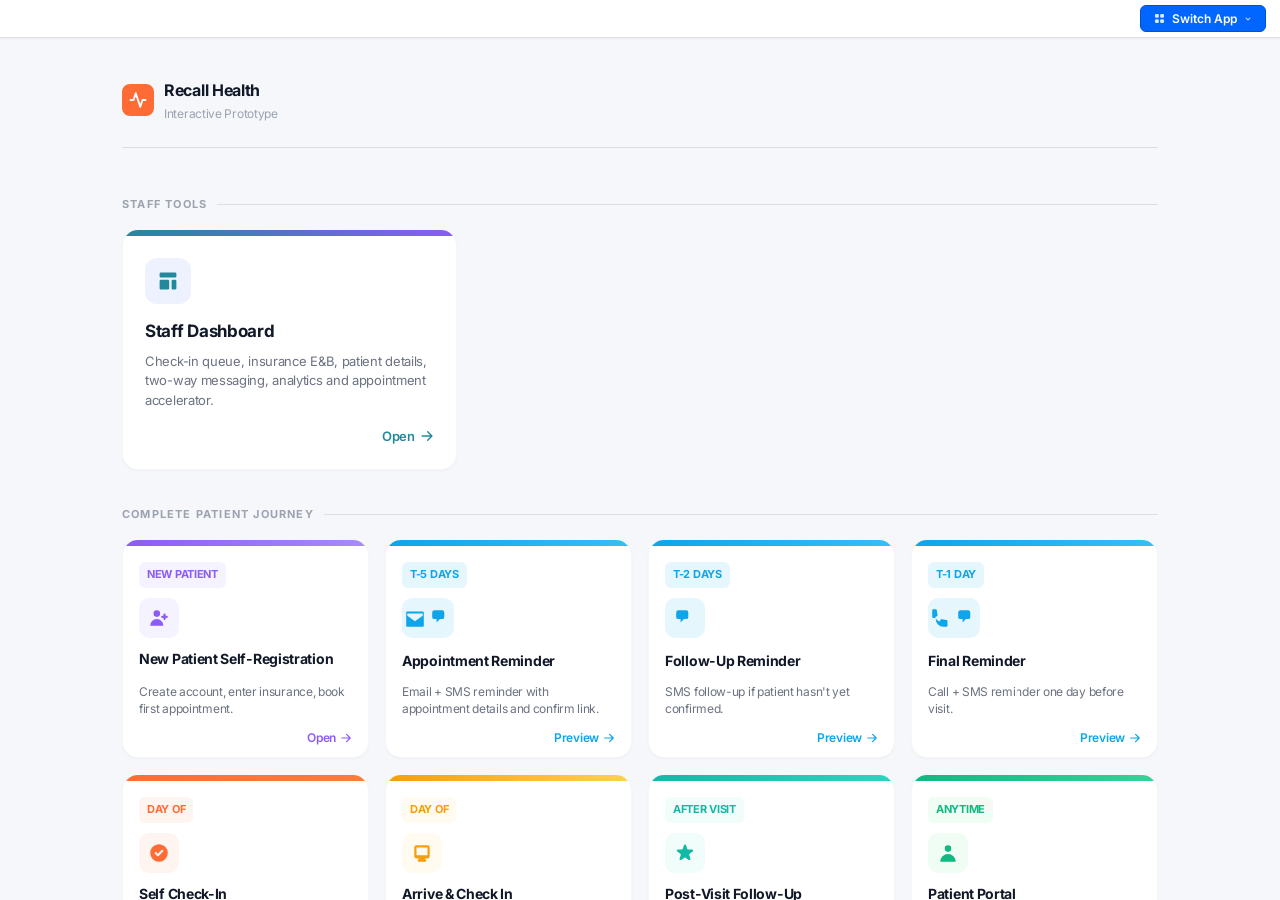
==== commit ede8a149: "Change staff dashboard primary color to #22899C Updated all staff dashboard UI elements from indigo " ====
--- a/recall-health-prototype.html
+++ b/recall-health-prototype.html
@@ -27,7 +27,7 @@
     </button>
     <div class="asw-menu" id="asw-menu">
       <div class="asw-sec">Staff-Facing</div>
-      <div class="asw-item" onclick="switchAppMenu('staff')"><div class="asw-item-dot" style="background:#6366F1"></div>Staff Dashboard</div>
+      <div class="asw-item" onclick="switchAppMenu('staff')"><div class="asw-item-dot" style="background:#22899C"></div>Staff Dashboard</div>
       <div class="asw-item" onclick="switchAppMenu('outreach')"><div class="asw-item-dot" style="background:#0EA5E9"></div>Pre-Visit Outreach</div>
       <div class="asw-sec">Patient-Facing</div>
       <div class="asw-item" onclick="switchAppMenu('intake')"><div class="asw-item-dot" style="background:var(--orange)"></div>Self Check-In</div>
@@ -74,17 +74,17 @@
 
         <!-- Staff Dashboard -->
         <div class="lcard" onclick="launchApp('staff')" style="background:var(--white);border-radius:16px;overflow:hidden;border:1px solid var(--borderlt);box-shadow:var(--sh1);cursor:pointer;transition:all .2s;position:relative">
-          <div style="height:6px;background:linear-gradient(90deg,#6366F1,#8B5CF6)"></div>
+          <div style="height:6px;background:linear-gradient(90deg,#22899C,#8B5CF6)"></div>
           <div style="padding:22px">
             <div style="display:flex;align-items:flex-start;justify-content:space-between;margin-bottom:14px">
               <div style="width:46px;height:46px;background:#EEF2FF;border-radius:12px;display:flex;align-items:center;justify-content:center">
-                <svg width="24" height="24" viewBox="0 0 20 20" fill="#6366F1"><path d="M3 4a1 1 0 011-1h12a1 1 0 011 1v2a1 1 0 01-1 1H4a1 1 0 01-1-1V4zM3 10a1 1 0 011-1h6a1 1 0 011 1v6a1 1 0 01-1 1H4a1 1 0 01-1-1v-6zM14 9a1 1 0 00-1 1v6a1 1 0 001 1h2a1 1 0 001-1v-6a1 1 0 00-1-1h-2z"/></svg>
+                <svg width="24" height="24" viewBox="0 0 20 20" fill="#22899C"><path d="M3 4a1 1 0 011-1h12a1 1 0 011 1v2a1 1 0 01-1 1H4a1 1 0 01-1-1V4zM3 10a1 1 0 011-1h6a1 1 0 011 1v6a1 1 0 01-1 1H4a1 1 0 01-1-1v-6zM14 9a1 1 0 00-1 1v6a1 1 0 001 1h2a1 1 0 001-1v-6a1 1 0 00-1-1h-2z"/></svg>
               </div>
             </div>
             <div style="font-size:17px;font-weight:700;color:var(--t1);margin-bottom:6px">Staff Dashboard</div>
             <div style="font-size:13px;color:var(--t2);line-height:1.5;margin-bottom:16px">Check-in queue, insurance E&amp;B, patient details, two-way messaging, analytics and appointment accelerator.</div>
             <div style="display:flex;align-items:center;justify-content:flex-end">
-              <div style="display:flex;align-items:center;gap:5px;font-size:13px;font-weight:600;color:#6366F1">Open <svg width="14" height="14" viewBox="0 0 20 20" fill="#6366F1"><path fill-rule="evenodd" d="M10.293 3.293a1 1 0 011.414 0l6 6a1 1 0 010 1.414l-6 6a1 1 0 01-1.414-1.414L14.586 11H3a1 1 0 110-2h11.586l-4.293-4.293a1 1 0 010-1.414z" clip-rule="evenodd"/></svg></div>
+              <div style="display:flex;align-items:center;gap:5px;font-size:13px;font-weight:600;color:#22899C">Open <svg width="14" height="14" viewBox="0 0 20 20" fill="#22899C"><path fill-rule="evenodd" d="M10.293 3.293a1 1 0 011.414 0l6 6a1 1 0 010 1.414l-6 6a1 1 0 01-1.414-1.414L14.586 11H3a1 1 0 110-2h11.586l-4.293-4.293a1 1 0 010-1.414z" clip-rule="evenodd"/></svg></div>
             </div>
           </div>
         </div>
@@ -720,7 +720,7 @@
                 <th style="text-align:left;padding:9px 12px;font-size:10.5px;font-weight:600;color:var(--t3);text-transform:uppercase;letter-spacing:.5px;border-bottom:1px solid var(--border)">No-Shows</th>
               </tr></thead>
               <tbody>
-                <tr style="border-bottom:1px solid var(--borderlt)"><td style="padding:10px 12px"><div style="display:flex;align-items:center;gap:7px"><div style="width:8px;height:8px;border-radius:50%;background:#6366F1;flex-shrink:0"></div><span style="font-size:13px;font-weight:600;color:var(--t1)">Dr. Reyes</span></div></td><td style="padding:10px 12px;font-size:13px;color:var(--t2)">284</td><td style="padding:10px 12px;font-size:13px;color:var(--t2)">224</td><td style="padding:10px 12px"><div style="display:flex;align-items:center;gap:6px"><div style="width:50px;height:5px;background:var(--border);border-radius:3px;overflow:hidden"><div style="width:79%;height:100%;background:var(--green);border-radius:3px"></div></div><span style="font-size:12px;font-weight:700;color:var(--green)">79%</span></div></td><td style="padding:10px 12px;font-size:13px;color:var(--t2)">3.8 min</td><td style="padding:10px 12px;font-size:13px;font-weight:600;color:var(--t1)">$21,840</td><td style="padding:10px 12px;font-size:13px;color:var(--red)">4.2%</td></tr>
+                <tr style="border-bottom:1px solid var(--borderlt)"><td style="padding:10px 12px"><div style="display:flex;align-items:center;gap:7px"><div style="width:8px;height:8px;border-radius:50%;background:#22899C;flex-shrink:0"></div><span style="font-size:13px;font-weight:600;color:var(--t1)">Dr. Reyes</span></div></td><td style="padding:10px 12px;font-size:13px;color:var(--t2)">284</td><td style="padding:10px 12px;font-size:13px;color:var(--t2)">224</td><td style="padding:10px 12px"><div style="display:flex;align-items:center;gap:6px"><div style="width:50px;height:5px;background:var(--border);border-radius:3px;overflow:hidden"><div style="width:79%;height:100%;background:var(--green);border-radius:3px"></div></div><span style="font-size:12px;font-weight:700;color:var(--green)">79%</span></div></td><td style="padding:10px 12px;font-size:13px;color:var(--t2)">3.8 min</td><td style="padding:10px 12px;font-size:13px;font-weight:600;color:var(--t1)">$21,840</td><td style="padding:10px 12px;font-size:13px;color:var(--red)">4.2%</td></tr>
                 <tr style="border-bottom:1px solid var(--borderlt)"><td style="padding:10px 12px"><div style="display:flex;align-items:center;gap:7px"><div style="width:8px;height:8px;border-radius:50%;background:#EC4899;flex-shrink:0"></div><span style="font-size:13px;font-weight:600;color:var(--t1)">Dr. Nguyen</span></div></td><td style="padding:10px 12px;font-size:13px;color:var(--t2)">261</td><td style="padding:10px 12px;font-size:13px;color:var(--t2)">194</td><td style="padding:10px 12px"><div style="display:flex;align-items:center;gap:6px"><div style="width:50px;height:5px;background:var(--border);border-radius:3px;overflow:hidden"><div style="width:74%;height:100%;background:var(--amber);border-radius:3px"></div></div><span style="font-size:12px;font-weight:700;color:var(--amber)">74%</span></div></td><td style="padding:10px 12px;font-size:13px;color:var(--t2)">4.5 min</td><td style="padding:10px 12px;font-size:13px;font-weight:600;color:var(--t1)">$18,920</td><td style="padding:10px 12px;font-size:13px;color:var(--amber)">6.9%</td></tr>
                 <tr><td style="padding:10px 12px"><div style="display:flex;align-items:center;gap:7px"><div style="width:8px;height:8px;border-radius:50%;background:#14B8A6;flex-shrink:0"></div><span style="font-size:13px;font-weight:600;color:var(--t1)">Dr. Patel</span></div></td><td style="padding:10px 12px;font-size:13px;color:var(--t2)">238</td><td style="padding:10px 12px;font-size:13px;color:var(--t2)">186</td><td style="padding:10px 12px"><div style="display:flex;align-items:center;gap:6px"><div style="width:50px;height:5px;background:var(--border);border-radius:3px;overflow:hidden"><div style="width:78%;height:100%;background:var(--green);border-radius:3px"></div></div><span style="font-size:12px;font-weight:700;color:var(--green)">78%</span></div></td><td style="padding:10px 12px;font-size:13px;color:var(--t2)">4.1 min</td><td style="padding:10px 12px;font-size:13px;font-weight:600;color:var(--t1)">$17,260</td><td style="padding:10px 12px;font-size:13px;color:var(--green)">4.6%</td></tr>
               </tbody>
@@ -912,7 +912,7 @@
         <button onclick="setCalView('week',this)" style="padding:6px 14px;border-radius:7px;border:1px solid var(--border);background:var(--white);color:var(--t2);font-size:12.5px;font-weight:500;cursor:pointer;font-family:'Roboto',sans-serif">Week</button>
       </div>
       <div style="margin-left:auto;display:flex;gap:8px">
-        <div style="display:flex;align-items:center;gap:5px;font-size:12px;color:var(--t2)"><span style="width:10px;height:10px;border-radius:2px;background:#6366F1;display:inline-block"></span>Dr. Reyes</div>
+        <div style="display:flex;align-items:center;gap:5px;font-size:12px;color:var(--t2)"><span style="width:10px;height:10px;border-radius:2px;background:#22899C;display:inline-block"></span>Dr. Reyes</div>
         <div style="display:flex;align-items:center;gap:5px;font-size:12px;color:var(--t2)"><span style="width:10px;height:10px;border-radius:2px;background:#EC4899;display:inline-block"></span>Dr. Nguyen</div>
         <div style="display:flex;align-items:center;gap:5px;font-size:12px;color:var(--t2)"><span style="width:10px;height:10px;border-radius:2px;background:#14B8A6;display:inline-block"></span>Dr. Patel</div>
         <button onclick="showToast('New appointment modal opened')" style="padding:6px 14px;border-radius:7px;border:none;background:var(--brand);color:#fff;font-size:12.5px;font-weight:600;cursor:pointer;font-family:'Inter','Roboto',sans-serif;display:flex;align-items:center;gap:5px;margin-left:8px">
@@ -928,7 +928,7 @@
       <div style="display:grid;grid-template-columns:64px 1fr 1fr 1fr;border-bottom:1px solid var(--border);background:var(--surface)">
         <div style="padding:12px 8px;border-right:1px solid var(--border)"></div>
         <div style="padding:12px 16px;border-right:1px solid var(--border);display:flex;align-items:center;gap:8px">
-          <div style="width:28px;height:28px;border-radius:50%;background:#6366F1;display:flex;align-items:center;justify-content:center;font-size:11px;font-weight:700;color:#fff;flex-shrink:0">IR</div>
+          <div style="width:28px;height:28px;border-radius:50%;background:#22899C;display:flex;align-items:center;justify-content:center;font-size:11px;font-weight:700;color:#fff;flex-shrink:0">IR</div>
           <div><div style="font-size:13px;font-weight:700;color:var(--t1)">Dr. Isabel Reyes</div><div style="font-size:11px;color:var(--t3)">14 appts · 3 open</div></div>
         </div>
         <div style="padding:12px 16px;border-right:1px solid var(--border);display:flex;align-items:center;gap:8px">
@@ -1154,7 +1154,7 @@
           </tr></thead>
           <tbody>
             <tr style="border-bottom:1px solid var(--borderlt)"><td style="padding:12px 16px"><div style="display:flex;align-items:center;gap:9px"><div style="width:32px;height:32px;border-radius:50%;background:var(--orange);display:flex;align-items:center;justify-content:center;font-size:11px;font-weight:700;color:#fff;flex-shrink:0">SR</div><div><div style="font-size:13px;font-weight:600;color:var(--t1)">Sarah Rodriguez</div><div style="font-size:11.5px;color:var(--t3)">s.rodriguez@uderm.com</div></div></div></td><td style="padding:12px 16px;font-size:13px;color:var(--t2)">Front Desk</td><td style="padding:12px 16px;font-size:13px;color:var(--t2)">Miami</td><td style="padding:12px 16px;font-size:13px;color:var(--t2)">Just now</td><td style="padding:12px 16px"><span style="font-size:11.5px;font-weight:600;padding:3px 9px;border-radius:10px;background:var(--green-bg);color:var(--green)">Active</span></td><td style="padding:12px 16px"><button onclick="showToast('Edit user opened')" style="padding:5px 11px;border:1px solid var(--border);border-radius:6px;background:var(--white);color:var(--t2);font-size:12px;cursor:pointer;font-family:'Roboto',sans-serif">Edit</button></td></tr>
-            <tr style="border-bottom:1px solid var(--borderlt)"><td style="padding:12px 16px"><div style="display:flex;align-items:center;gap:9px"><div style="width:32px;height:32px;border-radius:50%;background:#6366F1;display:flex;align-items:center;justify-content:center;font-size:11px;font-weight:700;color:#fff;flex-shrink:0">IR</div><div><div style="font-size:13px;font-weight:600;color:var(--t1)">Dr. Isabel Reyes</div><div style="font-size:11.5px;color:var(--t3)">i.reyes@uderm.com</div></div></div></td><td style="padding:12px 16px;font-size:13px;color:var(--t2)">Provider</td><td style="padding:12px 16px;font-size:13px;color:var(--t2)">Miami</td><td style="padding:12px 16px;font-size:13px;color:var(--t2)">1h ago</td><td style="padding:12px 16px"><span style="font-size:11.5px;font-weight:600;padding:3px 9px;border-radius:10px;background:var(--green-bg);color:var(--green)">Active</span></td><td style="padding:12px 16px"><button onclick="showToast('Edit user opened')" style="padding:5px 11px;border:1px solid var(--border);border-radius:6px;background:var(--white);color:var(--t2);font-size:12px;cursor:pointer;font-family:'Roboto',sans-serif">Edit</button></td></tr>
+            <tr style="border-bottom:1px solid var(--borderlt)"><td style="padding:12px 16px"><div style="display:flex;align-items:center;gap:9px"><div style="width:32px;height:32px;border-radius:50%;background:#22899C;display:flex;align-items:center;justify-content:center;font-size:11px;font-weight:700;color:#fff;flex-shrink:0">IR</div><div><div style="font-size:13px;font-weight:600;color:var(--t1)">Dr. Isabel Reyes</div><div style="font-size:11.5px;color:var(--t3)">i.reyes@uderm.com</div></div></div></td><td style="padding:12px 16px;font-size:13px;color:var(--t2)">Provider</td><td style="padding:12px 16px;font-size:13px;color:var(--t2)">Miami</td><td style="padding:12px 16px;font-size:13px;color:var(--t2)">1h ago</td><td style="padding:12px 16px"><span style="font-size:11.5px;font-weight:600;padding:3px 9px;border-radius:10px;background:var(--green-bg);color:var(--green)">Active</span></td><td style="padding:12px 16px"><button onclick="showToast('Edit user opened')" style="padding:5px 11px;border:1px solid var(--border);border-radius:6px;background:var(--white);color:var(--t2);font-size:12px;cursor:pointer;font-family:'Roboto',sans-serif">Edit</button></td></tr>
             <tr style="border-bottom:1px solid var(--borderlt)"><td style="padding:12px 16px"><div style="display:flex;align-items:center;gap:9px"><div style="width:32px;height:32px;border-radius:50%;background:#EC4899;display:flex;align-items:center;justify-content:center;font-size:11px;font-weight:700;color:#fff;flex-shrink:0">TN</div><div><div style="font-size:13px;font-weight:600;color:var(--t1)">Dr. Tanya Nguyen</div><div style="font-size:11.5px;color:var(--t3)">t.nguyen@uderm.com</div></div></div></td><td style="padding:12px 16px;font-size:13px;color:var(--t2)">Provider</td><td style="padding:12px 16px;font-size:13px;color:var(--t2)">Miami</td><td style="padding:12px 16px;font-size:13px;color:var(--t2)">3h ago</td><td style="padding:12px 16px"><span style="font-size:11.5px;font-weight:600;padding:3px 9px;border-radius:10px;background:var(--green-bg);color:var(--green)">Active</span></td><td style="padding:12px 16px"><button onclick="showToast('Edit user opened')" style="padding:5px 11px;border:1px solid var(--border);border-radius:6px;background:var(--white);color:var(--t2);font-size:12px;cursor:pointer;font-family:'Roboto',sans-serif">Edit</button></td></tr>
             <tr style="border-bottom:1px solid var(--borderlt)"><td style="padding:12px 16px"><div style="display:flex;align-items:center;gap:9px"><div style="width:32px;height:32px;border-radius:50%;background:#14B8A6;display:flex;align-items:center;justify-content:center;font-size:11px;font-weight:700;color:#fff;flex-shrink:0">SP</div><div><div style="font-size:13px;font-weight:600;color:var(--t1)">Dr. Sanjay Patel</div><div style="font-size:11.5px;color:var(--t3)">s.patel@uderm.com</div></div></div></td><td style="padding:12px 16px;font-size:13px;color:var(--t2)">Provider</td><td style="padding:12px 16px;font-size:13px;color:var(--t2)">Palm Beach</td><td style="padding:12px 16px;font-size:13px;color:var(--t2)">Yesterday</td><td style="padding:12px 16px"><span style="font-size:11.5px;font-weight:600;padding:3px 9px;border-radius:10px;background:var(--green-bg);color:var(--green)">Active</span></td><td style="padding:12px 16px"><button onclick="showToast('Edit user opened')" style="padding:5px 11px;border:1px solid var(--border);border-radius:6px;background:var(--white);color:var(--t2);font-size:12px;cursor:pointer;font-family:'Roboto',sans-serif">Edit</button></td></tr>
             <tr style="border-bottom:1px solid var(--borderlt)"><td style="padding:12px 16px"><div style="display:flex;align-items:center;gap:9px"><div style="width:32px;height:32px;border-radius:50%;background:var(--navy);display:flex;align-items:center;justify-content:center;font-size:11px;font-weight:700;color:#fff;flex-shrink:0">JP</div><div><div style="font-size:13px;font-weight:600;color:var(--t1)">James Park</div><div style="font-size:11.5px;color:var(--t3)">j.park@uderm.com</div></div></div></td><td style="padding:12px 16px;font-size:13px;color:var(--t2)">Billing Admin</td><td style="padding:12px 16px;font-size:13px;color:var(--t2)">All Locations</td><td style="padding:12px 16px;font-size:13px;color:var(--t2)">2d ago</td><td style="padding:12px 16px"><span style="font-size:11.5px;font-weight:600;padding:3px 9px;border-radius:10px;background:var(--green-bg);color:var(--green)">Active</span></td><td style="padding:12px 16px"><button onclick="showToast('Edit user opened')" style="padding:5px 11px;border:1px solid var(--border);border-radius:6px;background:var(--white);color:var(--t2);font-size:12px;cursor:pointer;font-family:'Roboto',sans-serif">Edit</button></td></tr>
@@ -1668,7 +1668,7 @@
       <div class="sc">
         <div class="sc-body">
           <div style="display:flex;align-items:center;gap:12px;padding-bottom:14px;border-bottom:1px solid var(--borderlt)">
-            <div style="width:46px;height:46px;border-radius:50%;background:linear-gradient(135deg,#6366F1,#8B5CF6);display:flex;align-items:center;justify-content:center;font-size:16px;font-weight:700;color:#fff;flex-shrink:0">MT</div>
+            <div style="width:46px;height:46px;border-radius:50%;background:linear-gradient(135deg,#22899C,#8B5CF6);display:flex;align-items:center;justify-content:center;font-size:16px;font-weight:700;color:#fff;flex-shrink:0">MT</div>
             <div><div style="font-size:15px;font-weight:700;color:var(--t1)">Marcus Thompson</div><div style="font-size:12.5px;color:var(--t3);margin-top:2px">Acne Follow-up · Dr. Isabel Reyes</div></div>
           </div>
           <div style="display:flex;flex-direction:column;gap:10px;padding-top:14px">
@@ -2533,8 +2533,8 @@
             <div class="mc-unread"></div>
           </div>
           <!-- Read: Pharmacy -->
-          <div class="mc" onclick="openPortalThread(this,'Pharmacy Team','RX','#6366F1','Prescription Renewal')">
-            <div class="mc-av" style="background:#6366F1">RX</div>
+          <div class="mc" onclick="openPortalThread(this,'Pharmacy Team','RX','#22899C','Prescription Renewal')">
+            <div class="mc-av" style="background:#22899C">RX</div>
             <div style="flex:1;min-width:0">
               <div style="display:flex;align-items:center;justify-content:space-between"><span class="mc-name">Pharmacy Team</span><span class="mc-time">Feb 14</span></div>
               <div class="mc-prev">Your Tretinoin 0.05% has been renewed.</div>
@@ -2575,7 +2575,7 @@
     <div class="p-view" id="pv-profile">
       <div><div class="pg-title">Profile & Settings</div><div class="pg-sub">Manage your personal and account information</div></div>
       <div class="two-col">
-        <div class="pc"><div class="pc-head"><span class="pc-title">Personal Information</span><button class="pc-act" onclick="showToast('Edit profile opened')">Edit</button></div><div class="pc-body"><div style="display:flex;align-items:center;gap:12px;margin-bottom:14px;padding-bottom:12px;border-bottom:1px solid var(--borderlt)"><div style="width:48px;height:48px;border-radius:50%;background:linear-gradient(135deg,#6366F1,#8B5CF6);display:flex;align-items:center;justify-content:center;font-size:17px;font-weight:700;color:#fff">MT</div><div><div style="font-size:15px;font-weight:700">Marcus Thompson</div><div style="font-size:12px;color:var(--t3)">Patient since Jan 2026</div></div></div><div style="display:flex;flex-direction:column;gap:9px"><div style="display:flex;justify-content:space-between"><span style="font-size:12px;color:var(--t3)">Date of Birth</span><span style="font-size:13px;font-weight:500">April 12, 1989</span></div><div style="display:flex;justify-content:space-between"><span style="font-size:12px;color:var(--t3)">Phone</span><span style="font-size:13px;font-weight:500">(561) 400-2291</span></div><div style="display:flex;justify-content:space-between"><span style="font-size:12px;color:var(--t3)">Email</span><span style="font-size:13px;font-weight:500">m.thompson@email.com</span></div><div style="display:flex;justify-content:space-between"><span style="font-size:12px;color:var(--t3)">Language</span><span style="font-size:13px;font-weight:500">English</span></div></div></div></div>
+        <div class="pc"><div class="pc-head"><span class="pc-title">Personal Information</span><button class="pc-act" onclick="showToast('Edit profile opened')">Edit</button></div><div class="pc-body"><div style="display:flex;align-items:center;gap:12px;margin-bottom:14px;padding-bottom:12px;border-bottom:1px solid var(--borderlt)"><div style="width:48px;height:48px;border-radius:50%;background:linear-gradient(135deg,#22899C,#8B5CF6);display:flex;align-items:center;justify-content:center;font-size:17px;font-weight:700;color:#fff">MT</div><div><div style="font-size:15px;font-weight:700">Marcus Thompson</div><div style="font-size:12px;color:var(--t3)">Patient since Jan 2026</div></div></div><div style="display:flex;flex-direction:column;gap:9px"><div style="display:flex;justify-content:space-between"><span style="font-size:12px;color:var(--t3)">Date of Birth</span><span style="font-size:13px;font-weight:500">April 12, 1989</span></div><div style="display:flex;justify-content:space-between"><span style="font-size:12px;color:var(--t3)">Phone</span><span style="font-size:13px;font-weight:500">(561) 400-2291</span></div><div style="display:flex;justify-content:space-between"><span style="font-size:12px;color:var(--t3)">Email</span><span style="font-size:13px;font-weight:500">m.thompson@email.com</span></div><div style="display:flex;justify-content:space-between"><span style="font-size:12px;color:var(--t3)">Language</span><span style="font-size:13px;font-weight:500">English</span></div></div></div></div>
         <div class="pc"><div class="pc-head"><span class="pc-title">Privacy & Security</span></div><div style="padding:0 18px"><div class="bill-row"><div class="bill-ic" style="background:var(--green-bg)">🔐</div><div style="flex:1"><div class="bill-name">Two-Factor Authentication</div><div class="bill-date">Enabled via SMS (561) 400-2291</div></div><span style="font-size:11.5px;font-weight:600;background:var(--green-bg);color:var(--green);padding:3px 9px;border-radius:10px">Active</span></div><div class="bill-row" style="border-bottom:none"><div class="bill-ic" style="background:var(--surface)">📥</div><div style="flex:1"><div class="bill-name">Download My Health Records</div><div class="bill-date">FHIR-compliant export</div></div><button class="sdl" onclick="showToast('Download started')">⬇ Export</button></div></div></div>
       </div>
     </div>
@@ -2787,7 +2787,7 @@
           <div class="frow"><label>Preferred Provider</label>
             <div style="display:flex;flex-direction:column;gap:8px;margin-top:2px">
               <div onclick="selectProvider(this)" style="display:flex;align-items:center;gap:10px;padding:11px 13px;border:2px solid var(--brand);border-radius:10px;cursor:pointer;background:var(--brand-lt)" class="prov-opt">
-                <div style="width:36px;height:36px;border-radius:50%;background:#6366F1;display:flex;align-items:center;justify-content:center;font-size:12px;font-weight:700;color:#fff;flex-shrink:0">IR</div>
+                <div style="width:36px;height:36px;border-radius:50%;background:#22899C;display:flex;align-items:center;justify-content:center;font-size:12px;font-weight:700;color:#fff;flex-shrink:0">IR</div>
                 <div style="flex:1"><div style="font-size:13.5px;font-weight:600;color:var(--t1)">Dr. Isabel Reyes, MD</div><div style="font-size:12px;color:var(--t3)">Dermatology · Miami · Accepting new patients</div></div>
                 <span style="font-size:11px;font-weight:700;background:var(--green-bg);color:var(--green);padding:3px 8px;border-radius:8px">Next: Mar 25</span>
               </div>
@@ -3364,7 +3364,7 @@
       <div style="font-size:32px;font-weight:700;color:var(--t1);margin-bottom:8px">Is this you?</div>
       <div style="font-size:16px;color:var(--t2);margin-bottom:32px">We found an appointment matching your date of birth</div>
       <div style="background:var(--white);border-radius:20px;padding:32px;width:100%;max-width:480px;box-shadow:var(--sh2);border:1px solid var(--borderlt);margin-bottom:24px">
-        <div style="width:64px;height:64px;border-radius:50%;background:linear-gradient(135deg,#6366F1,#8B5CF6);display:flex;align-items:center;justify-content:center;font-size:24px;font-weight:700;color:#fff;margin:0 auto 16px">MT</div>
+        <div style="width:64px;height:64px;border-radius:50%;background:linear-gradient(135deg,#22899C,#8B5CF6);display:flex;align-items:center;justify-content:center;font-size:24px;font-weight:700;color:#fff;margin:0 auto 16px">MT</div>
         <div style="font-size:24px;font-weight:700;color:var(--t1);margin-bottom:4px">Marcus Thompson</div>
         <div style="font-size:15px;color:var(--t2);margin-bottom:20px">DOB: April 12, 1989</div>
         <div style="background:var(--orange-lt);border-radius:12px;padding:14px;border:1px solid rgba(232,101,45,.2);margin-bottom:20px">
--- a/styles.css
+++ b/styles.css
@@ -1,33 +1,33 @@
-/* ══ SHARED TOKENS ══ */
+/* ══ SHARED TOKENS - OHMD INSPIRED ══ */
 :root{
-  /* Brand */
-  --brand:#2563EB;--brand-dk:#1D4ED8;--brand-lt:#EFF6FF;--brand-border:#BFDBFE;
+  /* Brand - clean blue */
+  --brand:#0066FF;--brand-dk:#0052CC;--brand-lt:#F0F7FF;--brand-border:#CCE7FF;
   /* Orange accent */
-  --orange:#F97316;--orange-dk:#EA6C0A;--orange-lt:#FFF7ED;--orange-mid:#FB923C;
-  /* Backgrounds */
-  --bg:#F1F5F9;--surface:#F8FAFC;--white:#FFFFFF;
-  /* Borders */
-  --border:#E2E8F0;--borderlt:#F1F5F9;
-  /* Text */
-  --t1:#0F172A;--t2:#475569;--t3:#94A3B8;
+  --orange:#FF6B35;--orange-dk:#E55A24;--orange-lt:#FFF5F0;--orange-mid:#FF8560;
+  /* Backgrounds - lighter, more breathing */
+  --bg:#FAFBFC;--surface:#F5F7FA;--white:#FFFFFF;
+  /* Borders - softer */
+  --border:#DCDEDF;--borderlt:#F5F7FA;
+  /* Text - cleaner hierarchy */
+  --t1:#111827;--t2:#6B7280;--t3:#9CA3AF;
   /* Semantic */
-  --green:#059669;--green-bg:#ECFDF5;--green-border:#A7F3D0;
-  --amber:#D97706;--amber-bg:#FFFBEB;
-  --red:#DC2626;--red-bg:#FEF2F2;
-  --blue:#2563EB;--blue-bg:#EBF2FF;
-  --purple:#8B5CF6;--purple-bg:#F5F3FF;
+  --green:#10B981;--green-bg:#F0FDF4;--green-border:#D1FAE5;
+  --amber:#F59E0B;--amber-bg:#FFFBF0;
+  --red:#EF4444;--red-bg:#FEF2F2;
+  --blue:#0066FF;--blue-bg:#F0F7FF;
+  --purple:#A855F7;--purple-bg:#FAF5FF;
   /* Legacy aliases */
-  --navy:#0F172A;--navy2:#1E293B;--navy3:#334155;
-  /* Shadows */
-  --sh1:0 1px 3px rgba(15,23,42,.06),0 1px 2px rgba(15,23,42,.04);
-  --sh2:0 4px 12px rgba(15,23,42,.08),0 2px 4px rgba(15,23,42,.04);
-  --sh3:0 10px 30px rgba(15,23,42,.12),0 4px 8px rgba(15,23,42,.06);
-  --sh-brand:0 4px 14px rgba(37,99,235,.18);
+  --navy:#111827;--navy2:#1F2937;--navy3:#374151;
+  /* Shadows - softer, more refined */
+  --sh1:0 1px 2px rgba(0,0,0,.04);
+  --sh2:0 2px 8px rgba(0,0,0,.06);
+  --sh3:0 8px 24px rgba(0,0,0,.08);
+  --sh-brand:0 4px 16px rgba(0,102,255,.15);
   /* Radii */
-  --r:10px;--rsm:6px;--rlg:14px;--rxl:20px;
+  --r:12px;--rsm:8px;--rlg:16px;--rxl:24px;
 }
 *{box-sizing:border-box;margin:0;padding:0}
-body{font-family:'Inter','Roboto',sans-serif;background:var(--bg);color:var(--t1);font-size:14px;overflow:hidden;height:100vh}
+body{font-family:'Inter','Roboto',sans-serif;background:var(--bg);color:var(--t1);font-size:15px;line-height:1.6;overflow:hidden;height:100vh;letter-spacing:-0.3px}
 
 /* ══ APP CONTAINERS ══ */
 .app-wrap{position:fixed;top:0;left:0;right:0;bottom:0;display:none;overflow:hidden;z-index:1}
@@ -46,110 +46,110 @@
 
 
 /* ───── SIDEBAR ───── */
-.sb{width:220px;min-width:220px;background:var(--white);border-right:1px solid var(--border);display:flex;flex-direction:column;height:100vh;overflow-y:auto;flex-shrink:0}
-.sb-logo{padding:20px 16px 16px;border-bottom:1px solid var(--border);display:flex;align-items:center;gap:10px;flex-shrink:0}
-.sb-mark{width:36px;height:36px;background:var(--brand);border-radius:9px;display:flex;align-items:center;justify-content:center;flex-shrink:0}
-.sb-mark svg{width:20px;height:20px}
-.sb-brand{font-size:14.5px;font-weight:700;color:var(--t1);line-height:1.2}
-.sb-sub{font-size:10px;color:var(--t3);text-transform:uppercase;letter-spacing:.7px}
-.sb-section{padding:16px 10px 6px}
-.sb-lbl{font-size:10px;font-weight:600;color:var(--t3);text-transform:uppercase;letter-spacing:1px;padding:0 8px 8px}
-.ni{display:flex;align-items:center;gap:9px;padding:9px 10px;border-radius:7px;cursor:pointer;color:var(--t2);font-size:13px;font-weight:400;transition:all .15s;position:relative;user-select:none;border:none;background:transparent;width:100%;text-align:left}
+.sb{width:240px;min-width:240px;background:var(--white);border-right:1px solid var(--border);display:flex;flex-direction:column;height:100vh;overflow-y:auto;flex-shrink:0}
+.sb-logo{padding:28px 24px 24px;border-bottom:1px solid var(--border);display:flex;align-items:center;gap:12px;flex-shrink:0}
+.sb-mark{width:40px;height:40px;background:var(--brand);border-radius:12px;display:flex;align-items:center;justify-content:center;flex-shrink:0}
+.sb-mark svg{width:22px;height:22px}
+.sb-brand{font-size:16px;font-weight:700;color:var(--t1);line-height:1.2;letter-spacing:-0.5px}
+.sb-sub{font-size:11px;color:var(--t3);text-transform:uppercase;letter-spacing:.8px;margin-top:2px}
+.sb-section{padding:24px 12px 8px}
+.sb-lbl{font-size:11px;font-weight:700;color:var(--t3);text-transform:uppercase;letter-spacing:1.2px;padding:0 12px 12px}
+.ni{display:flex;align-items:center;gap:11px;padding:12px 14px;border-radius:10px;cursor:pointer;color:var(--t2);font-size:14px;font-weight:500;transition:all .15s;position:relative;user-select:none;border:none;background:transparent;width:100%;text-align:left}
 .ni:hover{background:var(--surface);color:var(--t1)}
 .ni.active{background:var(--brand-lt);color:var(--brand);font-weight:600}
-.ni.active::before{content:'';position:absolute;left:0;top:50%;transform:translateY(-50%);width:3px;height:22px;background:var(--brand);border-radius:0 2px 2px 0}
-.ni svg{width:17px;height:17px;flex-shrink:0;opacity:.7}
+.ni.active::before{content:'';position:absolute;left:0;top:50%;transform:translateY(-50%);width:4px;height:24px;background:var(--brand);border-radius:0 2px 2px 0}
+.ni svg{width:18px;height:18px;flex-shrink:0;opacity:.6}
 .ni.active svg,.ni:hover svg{opacity:1}
-.nb{margin-left:auto;background:var(--brand);color:#fff;font-size:10px;font-weight:700;padding:2px 6px;border-radius:10px}
-.sb-foot{margin-top:auto;padding:12px 10px;border-top:1px solid var(--border)}
-.ua{display:flex;align-items:center;gap:9px;padding:8px 10px;border-radius:7px;cursor:pointer}
+.nb{margin-left:auto;background:var(--brand);color:#fff;font-size:11px;font-weight:700;padding:3px 8px;border-radius:12px}
+.sb-foot{margin-top:auto;padding:16px 12px;border-top:1px solid var(--border)}
+.ua{display:flex;align-items:center;gap:11px;padding:10px 14px;border-radius:10px;cursor:pointer}
 .ua:hover{background:var(--surface)}
-.uav{width:32px;height:32px;border-radius:50%;background:var(--brand);display:flex;align-items:center;justify-content:center;font-size:12px;font-weight:700;color:#fff;flex-shrink:0}
-.un{font-size:13px;font-weight:500;color:var(--t1)}
-.ur{font-size:11px;color:var(--t3)}
+.uav{width:36px;height:36px;border-radius:50%;background:var(--brand);display:flex;align-items:center;justify-content:center;font-size:13px;font-weight:700;color:#fff;flex-shrink:0}
+.un{font-size:14px;font-weight:600;color:var(--t1)}
+.ur{font-size:12px;color:var(--t3)}
 
 /* ───── MAIN ───── */
 .main{flex:1;display:flex;flex-direction:column;overflow:hidden;min-width:0}
 
 /* TOPBAR */
-.tb{background:var(--white);border-bottom:1px solid var(--border);padding:0 22px;height:58px;display:flex;align-items:center;gap:14px;flex-shrink:0}
-.tb-title{font-size:16px;font-weight:700;color:var(--t1)}
-.tb-div{width:1px;height:18px;background:var(--border)}
-.loc-sel{display:flex;align-items:center;gap:6px;padding:6px 11px;border:1px solid var(--border);border-radius:7px;cursor:pointer;font-size:12.5px;font-weight:500;color:var(--t1);transition:border-color .15s;background:var(--white)}
+.tb{background:var(--white);border-bottom:1px solid var(--border);padding:0 32px;height:70px;display:flex;align-items:center;gap:18px;flex-shrink:0}
+.tb-title{font-size:18px;font-weight:700;color:var(--t1);letter-spacing:-0.5px}
+.tb-div{width:1px;height:22px;background:var(--border)}
+.loc-sel{display:flex;align-items:center;gap:8px;padding:9px 14px;border:1px solid var(--border);border-radius:10px;cursor:pointer;font-size:14px;font-weight:500;color:var(--t1);transition:border-color .15s;background:var(--white)}
 .loc-sel:hover{border-color:var(--brand)}
-.dn{display:flex;align-items:center;gap:5px}
-.db2{width:28px;height:28px;border:1px solid var(--border);border-radius:6px;display:flex;align-items:center;justify-content:center;cursor:pointer;background:var(--white);color:var(--t2);transition:all .15s}
+.dn{display:flex;align-items:center;gap:8px}
+.db2{width:36px;height:36px;border:1px solid var(--border);border-radius:10px;display:flex;align-items:center;justify-content:center;cursor:pointer;background:var(--white);color:var(--t2);transition:all .15s;font-size:15px}
 .db2:hover{background:var(--brand-lt);border-color:var(--brand-border);color:var(--brand)}
-.dc{font-size:13px;font-weight:600;color:var(--t1);min-width:130px;text-align:center}
+.dc{font-size:14px;font-weight:600;color:var(--t1);min-width:140px;text-align:center}
 .tb-sp{flex:1}
-.srch{display:flex;align-items:center;gap:7px;padding:7px 12px;border:1.5px solid var(--border);border-radius:9px;background:var(--surface);width:210px;transition:all .15s}
-.srch:focus-within{border-color:var(--brand);background:var(--white);box-shadow:0 0 0 3px rgba(37,99,235,.1)}
-.srch input{border:none;outline:none;background:transparent;font-size:13px;width:100%;color:var(--t1);font-family:'Inter','Roboto',sans-serif}
+.srch{display:flex;align-items:center;gap:10px;padding:10px 16px;border:1.5px solid var(--border);border-radius:10px;background:var(--surface);width:240px;transition:all .15s}
+.srch:focus-within{border-color:var(--brand);background:var(--white);box-shadow:0 0 0 3px rgba(0,102,255,.1)}
+.srch input{border:none;outline:none;background:transparent;font-size:14px;width:100%;color:var(--t1);font-family:'Inter','Roboto',sans-serif}
 .srch input::placeholder{color:var(--t3)}
-.tbb{width:34px;height:34px;border:1px solid var(--border);border-radius:7px;display:flex;align-items:center;justify-content:center;cursor:pointer;background:var(--white);color:var(--t2);transition:all .15s;position:relative;flex-shrink:0}
+.tbb{width:36px;height:36px;border:1px solid var(--border);border-radius:10px;display:flex;align-items:center;justify-content:center;cursor:pointer;background:var(--white);color:var(--t2);transition:all .15s;position:relative;flex-shrink:0;font-size:15px}
 .tbb:hover{background:var(--brand-lt);border-color:var(--brand-border);color:var(--brand)}
-.ndot{position:absolute;top:5px;right:5px;width:7px;height:7px;background:var(--red);border-radius:50%;border:2px solid var(--white)}
+.ndot{position:absolute;top:6px;right:6px;width:8px;height:8px;background:var(--red);border-radius:50%;border:2px solid var(--white)}
 
 /* ───── VIEWS ───── */
-.view{display:none;flex:1;overflow-y:auto;padding:20px 22px;flex-direction:column;gap:16px}
+.view{display:none;flex:1;overflow-y:auto;padding:32px 40px;flex-direction:column;gap:24px}
 .view.active{display:flex}
 
 /* KPI ROW */
-.krow{display:grid;grid-template-columns:repeat(5,1fr);gap:12px}
-.kc{background:var(--white);border-radius:var(--r);padding:15px 17px;box-shadow:var(--sh1);border:1px solid var(--borderlt);display:flex;flex-direction:column;gap:5px;transition:box-shadow .15s;cursor:default}
+.krow{display:grid;grid-template-columns:repeat(5,1fr);gap:16px}
+.kc{background:var(--white);border-radius:var(--r);padding:22px 24px;box-shadow:var(--sh1);border:1px solid var(--borderlt);display:flex;flex-direction:column;gap:8px;transition:box-shadow .15s;cursor:default}
 .kc:hover{box-shadow:var(--sh2)}
-.kl{font-size:10.5px;font-weight:500;color:var(--t3);text-transform:uppercase;letter-spacing:.5px}
-.kv{font-size:28px;font-weight:700;color:var(--t1);line-height:1}
-.kv small{font-size:13px;font-weight:400;color:var(--t2)}
-.kf{font-size:11.5px;color:var(--t2);display:flex;align-items:center;gap:4px;margin-top:2px}
-.kt-up{color:var(--green);font-weight:600}
-.kt-dn{color:var(--red);font-weight:600}
-.kpill{display:inline-flex;align-items:center;gap:3px;padding:2px 7px;border-radius:20px;font-size:10.5px;font-weight:600;margin-top:3px}
+.kl{font-size:11px;font-weight:600;color:var(--t3);text-transform:uppercase;letter-spacing:.6px}
+.kv{font-size:32px;font-weight:800;color:var(--t1);line-height:1;letter-spacing:-0.5px}
+.kv small{font-size:14px;font-weight:500;color:var(--t2);margin-top:4px;display:block}
+.kf{font-size:13px;color:var(--t2);display:flex;align-items:center;gap:6px;margin-top:4px}
+.kt-up{color:var(--green);font-weight:700}
+.kt-dn{color:var(--red);font-weight:700}
+.kpill{display:inline-flex;align-items:center;gap:5px;padding:4px 10px;border-radius:20px;font-size:12px;font-weight:600;margin-top:4px}
 .kpill.o{background:var(--brand-lt);color:var(--brand)}
 .kpill.g{background:var(--green-bg);color:var(--green)}
 .kpill.a{background:var(--amber-bg);color:var(--amber)}
 .kpill.r{background:var(--red-bg);color:var(--red)}
 
 /* AI INSIGHT BAR */
-.ai-bar{display:flex;align-items:center;gap:11px;padding:11px 16px;background:var(--brand-lt);border:1px solid var(--brand-border);border-radius:var(--r);font-size:12.5px;color:var(--t2);box-shadow:var(--sh1)}
-.ai-ic{width:30px;height:30px;background:var(--brand);border-radius:8px;display:flex;align-items:center;justify-content:center;flex-shrink:0}
-.ai-ic svg{width:16px;height:16px}
-.ai-bar strong{color:var(--t1)}
-.ai-bar-act{margin-left:auto;background:var(--brand);color:#fff;border:none;border-radius:6px;padding:5px 12px;font-size:12px;font-weight:600;cursor:pointer;font-family:'Inter','Roboto',sans-serif;transition:background .15s;flex-shrink:0;box-shadow:var(--sh-brand)}
+.ai-bar{display:flex;align-items:center;gap:14px;padding:16px 20px;background:var(--brand-lt);border:1px solid var(--brand-border);border-radius:var(--r);font-size:14px;color:var(--t2);box-shadow:var(--sh1)}
+.ai-ic{width:36px;height:36px;background:var(--brand);border-radius:10px;display:flex;align-items:center;justify-content:center;flex-shrink:0}
+.ai-ic svg{width:18px;height:18px}
+.ai-bar strong{color:var(--t1);font-weight:600}
+.ai-bar-act{margin-left:auto;background:var(--brand);color:#fff;border:none;border-radius:8px;padding:8px 14px;font-size:13px;font-weight:600;cursor:pointer;font-family:'Inter','Roboto',sans-serif;transition:background .15s;flex-shrink:0;box-shadow:var(--sh-brand)}
 .ai-bar-act:hover{background:var(--brand-dk)}
 
 /* QUEUE CARD */
 .qcard{background:var(--white);border-radius:var(--rlg);box-shadow:var(--sh1);border:1px solid var(--borderlt);overflow:hidden;flex-shrink:0}
-.qhead{padding:14px 18px 0;display:flex;align-items:center;gap:10px;flex-wrap:wrap}
-.qtitle{font-size:15px;font-weight:700;color:var(--t1)}
-.qcount{background:var(--surface);color:var(--t2);font-size:12px;font-weight:600;padding:2px 8px;border-radius:12px}
-.qtabs{display:flex;gap:2px;margin-left:12px}
-.qt{padding:6px 13px;border-radius:6px;font-size:12.5px;font-weight:500;cursor:pointer;color:var(--t2);transition:all .15s;border:none;background:transparent}
+.qhead{padding:20px 24px 0;display:flex;align-items:center;gap:14px;flex-wrap:wrap}
+.qtitle{font-size:16px;font-weight:700;color:var(--t1);letter-spacing:-0.3px}
+.qcount{background:var(--surface);color:var(--t2);font-size:13px;font-weight:600;padding:4px 10px;border-radius:12px}
+.qtabs{display:flex;gap:4px;margin-left:14px}
+.qt{padding:8px 16px;border-radius:8px;font-size:14px;font-weight:500;cursor:pointer;color:var(--t2);transition:all .15s;border:none;background:transparent}
 .qt:hover{background:var(--surface);color:var(--t1)}
-.qt.active{background:var(--brand-lt);color:var(--brand)}
-.qfilt{margin-left:auto;display:flex;align-items:center;gap:7px}
-.fb{display:flex;align-items:center;gap:5px;padding:6px 11px;border:1px solid var(--border);border-radius:7px;background:var(--white);font-size:12px;font-weight:500;color:var(--t2);cursor:pointer;transition:all .15s}
+.qt.active{background:var(--brand-lt);color:var(--brand);font-weight:600}
+.qfilt{margin-left:auto;display:flex;align-items:center;gap:10px}
+.fb{display:flex;align-items:center;gap:8px;padding:8px 14px;border:1px solid var(--border);border-radius:8px;background:var(--white);font-size:13px;font-weight:500;color:var(--t2);cursor:pointer;transition:all .15s}
 .fb:hover{border-color:var(--brand-border);color:var(--brand);background:var(--brand-lt)}
 
 /* TABLE */
-.qtbl{width:100%;border-collapse:collapse;margin-top:10px}
-.qtbl th{text-align:left;padding:13px 16px;font-size:10.5px;font-weight:600;color:var(--t3);text-transform:uppercase;letter-spacing:.5px;border-bottom:1px solid var(--border);background:var(--surface);white-space:nowrap}
+.qtbl{width:100%;border-collapse:collapse;margin-top:16px}
+.qtbl th{text-align:left;padding:16px 20px;font-size:12px;font-weight:700;color:var(--t3);text-transform:uppercase;letter-spacing:.6px;border-bottom:1px solid var(--border);background:var(--surface);white-space:nowrap}
 .qtbl td{padding:0;border-bottom:1px solid var(--borderlt)}
 .qtbl tr:last-child td{border-bottom:none}
 .qtbl tr.rw:hover .tdi{background:var(--surface)}
 .qtbl tr.rw{cursor:pointer}
-.tdi{padding:13px 16px;display:flex;align-items:center;transition:background .1s}
+.tdi{padding:16px 20px;display:flex;align-items:center;transition:background .1s}
 
 /* PATIENT CELL */
-.pcell{display:flex;align-items:center;gap:9px}
-.pav{width:34px;height:34px;border-radius:50%;display:flex;align-items:center;justify-content:center;font-size:12px;font-weight:700;color:#fff;flex-shrink:0}
-.pname{font-size:13.5px;font-weight:600;color:var(--t1)}
-.pdob{font-size:11px;color:var(--t3)}
-.pnew{font-size:9.5px;font-weight:700;color:var(--brand);background:var(--brand-lt);padding:1px 5px;border-radius:10px;margin-left:4px}
+.pcell{display:flex;align-items:center;gap:12px}
+.pav{width:38px;height:38px;border-radius:50%;display:flex;align-items:center;justify-content:center;font-size:13px;font-weight:700;color:#fff;flex-shrink:0}
+.pname{font-size:14px;font-weight:700;color:var(--t1)}
+.pdob{font-size:12px;color:var(--t3);margin-top:2px}
+.pnew{font-size:10px;font-weight:700;color:var(--brand);background:var(--brand-lt);padding:2px 7px;border-radius:10px;margin-left:6px}
 
 /* STATUS */
-.spill{display:inline-flex;align-items:center;gap:4px;padding:4px 9px;border-radius:20px;font-size:11.5px;font-weight:600;white-space:nowrap}
-.sdot{width:7px;height:7px;border-radius:50%;flex-shrink:0}
+.spill{display:inline-flex;align-items:center;gap:6px;padding:6px 12px;border-radius:20px;font-size:13px;font-weight:600;white-space:nowrap}
+.sdot{width:8px;height:8px;border-radius:50%;flex-shrink:0}
 .s-done{background:var(--green-bg);color:var(--green)}.s-done .sdot{background:var(--green)}
 .s-part{background:var(--amber-bg);color:var(--amber)}.s-part .sdot{background:var(--amber)}
 .s-pend{background:var(--red-bg);color:var(--red)}.s-pend .sdot{background:var(--red)}
@@ -192,27 +192,27 @@
 .ab.done{background:var(--green-bg);color:var(--green);border:1px solid rgba(16,185,129,.3);font-weight:600;cursor:default}
 
 /* ───── SLIDE PANEL ───── */
-.ov{position:fixed;inset:0;background:rgba(0,0,0,.28);z-index:100;display:none;animation:fi .2s ease}
+.ov{position:fixed;inset:0;background:rgba(0,0,0,.32);z-index:100;display:none;animation:fi .2s ease}
 .ov.open{display:block}
-.sp{position:fixed;right:0;top:0;bottom:0;width:480px;background:var(--white);box-shadow:var(--sh3);z-index:101;display:flex;flex-direction:column;transform:translateX(100%);transition:transform .3s cubic-bezier(.4,0,.2,1);overflow:hidden}
+.sp{position:fixed;right:0;top:0;bottom:0;width:520px;background:var(--white);box-shadow:var(--sh3);z-index:101;display:flex;flex-direction:column;transform:translateX(100%);transition:transform .3s cubic-bezier(.4,0,.2,1);overflow:hidden}
 .sp.open{transform:translateX(0)}
-.sph{padding:18px 20px 14px;border-bottom:1px solid var(--border);display:flex;align-items:flex-start;gap:11px;flex-shrink:0}
-.spclose{margin-left:auto;width:30px;height:30px;border-radius:7px;display:flex;align-items:center;justify-content:center;cursor:pointer;border:1px solid var(--border);background:var(--surface);color:var(--t2);flex-shrink:0;transition:all .15s}
+.sph{padding:24px 28px 18px;border-bottom:1px solid var(--border);display:flex;align-items:flex-start;gap:14px;flex-shrink:0}
+.spclose{margin-left:auto;width:36px;height:36px;border-radius:10px;display:flex;align-items:center;justify-content:center;cursor:pointer;border:1px solid var(--border);background:var(--surface);color:var(--t2);flex-shrink:0;transition:all .15s}
 .spclose:hover{background:var(--red-bg);border-color:var(--red);color:var(--red)}
-.spav{width:46px;height:46px;border-radius:50%;display:flex;align-items:center;justify-content:center;font-size:16px;font-weight:700;color:#fff;flex-shrink:0}
-.spname{font-size:17px;font-weight:700;color:var(--t1)}
-.spmeta{font-size:12px;color:var(--t2);margin-top:2px}
-.sptabs{display:flex;padding:0 20px;gap:2px;border-bottom:1px solid var(--border);flex-shrink:0;margin-top:8px}
-.spt{padding:9px 14px;font-size:13px;font-weight:500;cursor:pointer;color:var(--t2);border-bottom:2.5px solid transparent;transition:all .15s;margin-bottom:-1px;border:none;background:transparent;font-family:'Roboto',sans-serif}
+.spav{width:52px;height:52px;border-radius:50%;display:flex;align-items:center;justify-content:center;font-size:18px;font-weight:700;color:#fff;flex-shrink:0}
+.spname{font-size:18px;font-weight:800;color:var(--t1);letter-spacing:-0.3px}
+.spmeta{font-size:13px;color:var(--t2);margin-top:4px}
+.sptabs{display:flex;padding:0 28px;gap:4px;border-bottom:1px solid var(--border);flex-shrink:0;margin-top:12px}
+.spt{padding:12px 16px;font-size:14px;font-weight:500;cursor:pointer;color:var(--t2);border-bottom:3px solid transparent;transition:all .15s;margin-bottom:-1px;border:none;background:transparent;font-family:'Roboto',sans-serif}
 .spt:hover{color:var(--t1)}
-.spt.active{color:var(--brand);border-bottom-color:var(--brand);font-weight:600}
-.spbody{flex:1;overflow-y:auto;padding:18px 20px;display:flex;flex-direction:column;gap:15px}
-.spv{display:none}.spv.active{display:flex;flex-direction:column;gap:15px}
-.sec-t{font-size:11px;font-weight:600;color:var(--t3);text-transform:uppercase;letter-spacing:.6px;margin-bottom:2px}
-.igrid{display:grid;grid-template-columns:1fr 1fr;gap:10px}
-.ii{display:flex;flex-direction:column;gap:2px}
-.il{font-size:11px;color:var(--t3)}
-.iv{font-size:13.5px;font-weight:500;color:var(--t1)}
+.spt.active{color:var(--brand);border-bottom-color:var(--brand);font-weight:700}
+.spbody{flex:1;overflow-y:auto;padding:24px 28px;display:flex;flex-direction:column;gap:20px}
+.spv{display:none}.spv.active{display:flex;flex-direction:column;gap:20px}
+.sec-t{font-size:12px;font-weight:700;color:var(--t3);text-transform:uppercase;letter-spacing:.7px;margin-bottom:12px}
+.igrid{display:grid;grid-template-columns:1fr 1fr;gap:14px}
+.ii{display:flex;flex-direction:column;gap:6px}
+.il{font-size:12px;color:var(--t3);font-weight:500}
+.iv{font-size:14px;font-weight:600;color:var(--t1)}
 
 /* DEDUCTIBLE PANEL */
 .dp{background:linear-gradient(135deg,#1B6FEB,#2563EB);border-radius:var(--r);padding:16px;color:#fff}
@@ -234,29 +234,29 @@
 .dp-rv.r{color:#F87171}
 
 /* PAYMENT PANEL */
-.pp{background:var(--surface);border-radius:var(--r);padding:14px;border:1px solid var(--border)}
-.ppr{display:flex;justify-content:space-between;align-items:center;padding:7px 0;border-bottom:1px solid var(--borderlt)}
-.ppr:last-child{border-bottom:none;font-weight:700;font-size:14px}
-.pprl{font-size:13px;color:var(--t2)}
-.pprv{font-size:13px;font-weight:500;color:var(--t1)}
-.pay-btns{display:grid;grid-template-columns:1fr 1fr 1fr;gap:7px;margin-top:4px}
-.pb{padding:10px;border:1px solid var(--border);border-radius:8px;text-align:center;cursor:pointer;transition:all .15s;background:var(--white)}
+.pp{background:var(--surface);border-radius:var(--r);padding:18px;border:1px solid var(--border)}
+.ppr{display:flex;justify-content:space-between;align-items:center;padding:10px 0;border-bottom:1px solid var(--borderlt)}
+.ppr:last-child{border-bottom:none;font-weight:700;font-size:15px}
+.pprl{font-size:14px;color:var(--t2)}
+.pprv{font-size:14px;font-weight:600;color:var(--t1)}
+.pay-btns{display:grid;grid-template-columns:1fr 1fr 1fr;gap:10px;margin-top:12px}
+.pb{padding:14px;border:1px solid var(--border);border-radius:10px;text-align:center;cursor:pointer;transition:all .15s;background:var(--white)}
 .pb:hover{border-color:var(--brand-border);background:var(--brand-lt)}
-.pb-ic{font-size:18px;display:block;margin-bottom:3px}
-.pb-l{font-size:11px;font-weight:500;color:var(--t1)}
+.pb-ic{font-size:20px;display:block;margin-bottom:6px}
+.pb-l{font-size:12px;font-weight:600;color:var(--t1)}
 
 /* PANEL ACTIONS */
-.spact{padding:14px 20px;border-top:1px solid var(--border);display:flex;gap:8px;flex-shrink:0}
-.spa-p{flex:1;padding:11px;background:var(--brand);color:#fff;border:none;border-radius:9px;font-size:14px;font-weight:600;cursor:pointer;display:flex;align-items:center;justify-content:center;gap:7px;transition:all .15s;font-family:'Inter','Roboto',sans-serif;box-shadow:var(--sh-brand)}
+.spact{padding:20px 28px;border-top:1px solid var(--border);display:flex;gap:12px;flex-shrink:0}
+.spa-p{flex:1;padding:13px 16px;background:var(--brand);color:#fff;border:none;border-radius:10px;font-size:15px;font-weight:700;cursor:pointer;display:flex;align-items:center;justify-content:center;gap:8px;transition:all .15s;font-family:'Inter','Roboto',sans-serif;box-shadow:var(--sh-brand)}
 .spa-p:hover{background:var(--brand-dk);transform:translateY(-1px)}
-.spa-s{padding:11px 14px;background:var(--surface);color:var(--t2);border:1px solid var(--border);border-radius:9px;font-size:13px;font-weight:500;cursor:pointer;transition:all .15s;font-family:'Inter','Roboto',sans-serif}
+.spa-s{padding:13px 18px;background:var(--surface);color:var(--t2);border:1px solid var(--border);border-radius:10px;font-size:14px;font-weight:600;cursor:pointer;transition:all .15s;font-family:'Inter','Roboto',sans-serif}
 .spa-s:hover{border-color:var(--brand-border);color:var(--brand);background:var(--brand-lt)}
 
 /* ───── ANALYTICS VIEW ───── */
-.an-grid{display:grid;grid-template-columns:2fr 1fr;gap:14px}
-.an-card{background:var(--white);border-radius:var(--r);padding:18px;box-shadow:var(--sh1);border:1px solid var(--borderlt)}
-.an-title{font-size:14px;font-weight:700;color:var(--t1);margin-bottom:14px;display:flex;align-items:center;justify-content:space-between}
-.an-title span{font-size:12px;font-weight:400;color:var(--t3)}
+.an-grid{display:grid;grid-template-columns:2fr 1fr;gap:20px}
+.an-card{background:var(--white);border-radius:var(--r);padding:24px;box-shadow:var(--sh1);border:1px solid var(--borderlt)}
+.an-title{font-size:15px;font-weight:800;color:var(--t1);margin-bottom:18px;display:flex;align-items:center;justify-content:space-between;letter-spacing:-0.3px}
+.an-title span{font-size:13px;font-weight:500;color:var(--t3)}
 .ch-wrap{height:160px;position:relative;display:flex;align-items:flex-end;gap:6px;padding-bottom:20px}
 .ch-bar{flex:1;border-radius:4px 4px 0 0;position:relative;transition:opacity .15s;cursor:pointer;min-width:0}
 .ch-bar:hover{opacity:.85}
@@ -329,7 +329,7 @@
 ::-webkit-scrollbar-thumb:hover{background:var(--t3)}
 
 /* PROV COLORS */
-.pv1{background:#6366F1} .pv2{background:#EC4899} .pv3{background:#14B8A6} .pv4{background:#F97316}
+.pv1{background:#22899C} .pv2{background:#EC4899} .pv3{background:#14B8A6} .pv4{background:#F97316}
 .pc1{background:#818CF8} .pc2{background:#F472B6} .pc3{background:#2DD4BF} .pc4{background:#FB923C}
 .pc5{background:#A78BFA} .pc6{background:#34D399} .pc7{background:#60A5FA} .pc8{background:#FBBF24}
 
@@ -536,6 +536,13 @@
 .pm-sub{font-size:11px;color:var(--t3);margin-top:2px}
 .pm-plan{grid-column:1/-1}
 
+/* PAYMENT PLAN OPTIONS */
+.plan-opt{border:2px solid var(--border);border-radius:var(--r);padding:14px;display:flex;align-items:center;justify-content:space-between;cursor:pointer;transition:all .2s;background:var(--white)}
+.plan-opt:hover{border-color:var(--brand-border);background:var(--brand-lt);transform:translateY(-1px)}
+.plan-opt.sel{border-color:var(--brand);background:var(--brand-lt);box-shadow:var(--sh1)}
+.plan-opt.sel .plan-opt-radio{opacity:1}
+.plan-opt-radio{transition:opacity .2s}
+
 /* OTP / VERIFY */
 .otp-wrap{display:flex;gap:10px;justify-content:center;margin:20px 0}
 .otp-inp{width:52px;height:60px;border:2px solid var(--border);border-radius:12px;text-align:center;font-size:24px;font-weight:700;color:var(--t1);outline:none;font-family:'Roboto',sans-serif;transition:all .2s}
@@ -596,7 +603,7 @@
 .p-main{flex:1;overflow-y:auto;padding:22px}
 .p-logo-area{padding:18px 16px 14px;border-bottom:1px solid var(--border)}
 .p-user-card{display:flex;align-items:center;gap:10px;padding:12px 16px;border-bottom:1px solid var(--border)}
-.p-av{width:40px;height:40px;border-radius:50%;background:linear-gradient(135deg,#6366F1,#8B5CF6);display:flex;align-items:center;justify-content:center;font-size:14px;font-weight:700;color:#fff;flex-shrink:0}
+.p-av{width:40px;height:40px;border-radius:50%;background:linear-gradient(135deg,#22899C,#1F7A8A);display:flex;align-items:center;justify-content:center;font-size:14px;font-weight:700;color:#fff;flex-shrink:0}
 .p-uname{font-size:13.5px;font-weight:700;color:var(--t1)}.p-umeta{font-size:11px;color:var(--t3);margin-top:1px}
 .p-nav-sec{padding:12px 10px 4px}.p-nav-lbl{font-size:10px;font-weight:600;color:var(--t3);text-transform:uppercase;letter-spacing:.8px;padding:0 8px 8px}
 .pni{display:flex;align-items:center;gap:9px;padding:8px 10px;border-radius:7px;cursor:pointer;color:var(--t2);font-size:13px;font-weight:400;transition:all .15s;border:none;background:transparent;width:100%;text-align:left;font-family:'Roboto',sans-serif}
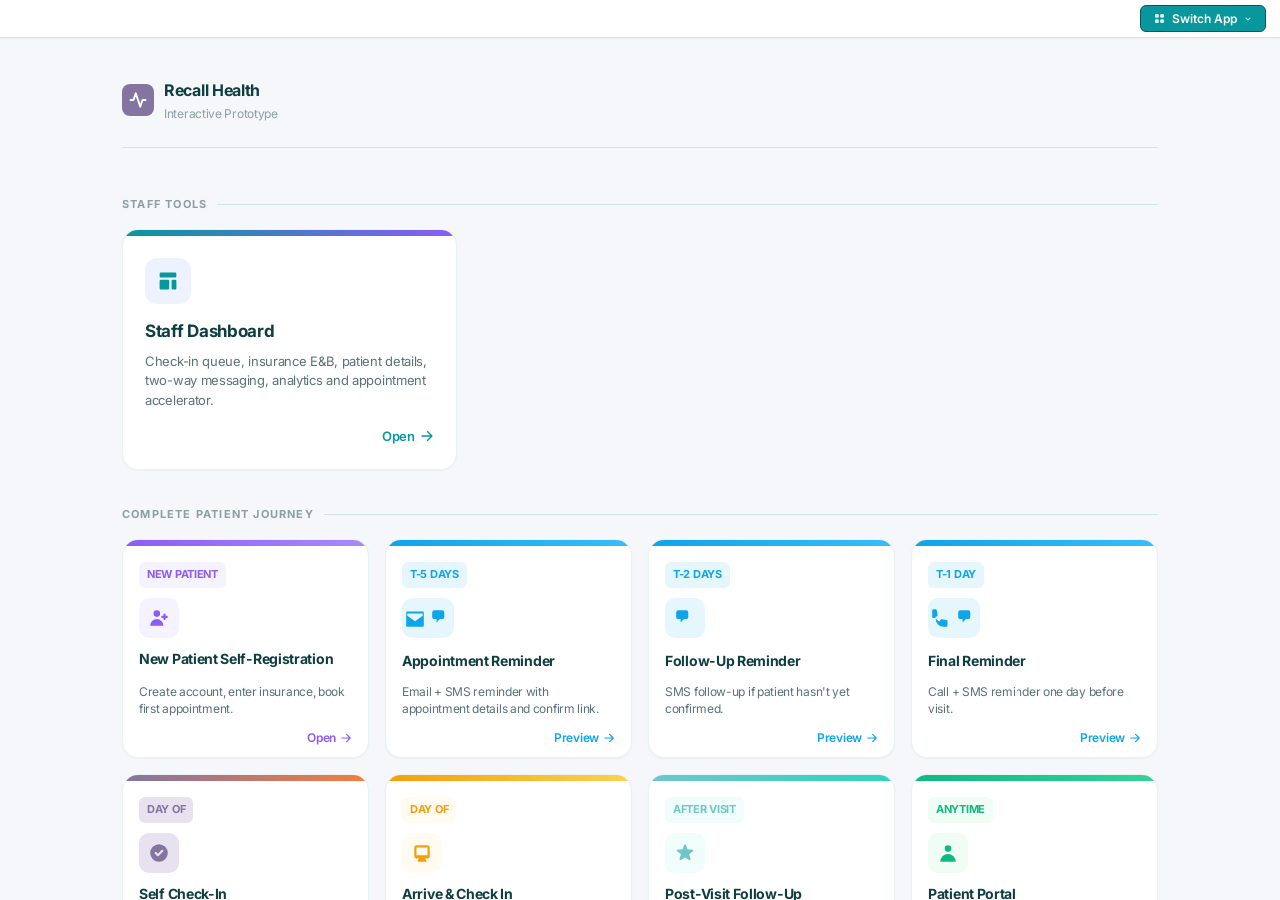
==== commit 172224b1: "Update UI/UX across prototype and deck presentations Patient Intake App: - Convert completion timeli" ====
--- a/recall-health-prototype.html
+++ b/recall-health-prototype.html
@@ -27,8 +27,7 @@
     </button>
     <div class="asw-menu" id="asw-menu">
       <div class="asw-sec">Staff-Facing</div>
-      <div class="asw-item" onclick="switchAppMenu('staff')"><div class="asw-item-dot" style="background:#22899C"></div>Staff Dashboard</div>
-      <div class="asw-item" onclick="switchAppMenu('outreach')"><div class="asw-item-dot" style="background:#0EA5E9"></div>Pre-Visit Outreach</div>
+      <div class="asw-item" onclick="switchAppMenu('staff')"><div class="asw-item-dot" style="background:#08979D"></div>Staff Dashboard</div>
       <div class="asw-sec">Patient-Facing</div>
       <div class="asw-item" onclick="switchAppMenu('intake')"><div class="asw-item-dot" style="background:var(--orange)"></div>Self Check-In</div>
       <div class="asw-item" onclick="switchAppMenu('portal')"><div class="asw-item-dot" style="background:#1B6FEB"></div>Patient Portal</div>
@@ -74,17 +73,17 @@
 
         <!-- Staff Dashboard -->
         <div class="lcard" onclick="launchApp('staff')" style="background:var(--white);border-radius:16px;overflow:hidden;border:1px solid var(--borderlt);box-shadow:var(--sh1);cursor:pointer;transition:all .2s;position:relative">
-          <div style="height:6px;background:linear-gradient(90deg,#22899C,#8B5CF6)"></div>
+          <div style="height:6px;background:linear-gradient(90deg,#08979D,#8B5CF6)"></div>
           <div style="padding:22px">
             <div style="display:flex;align-items:flex-start;justify-content:space-between;margin-bottom:14px">
               <div style="width:46px;height:46px;background:#EEF2FF;border-radius:12px;display:flex;align-items:center;justify-content:center">
-                <svg width="24" height="24" viewBox="0 0 20 20" fill="#22899C"><path d="M3 4a1 1 0 011-1h12a1 1 0 011 1v2a1 1 0 01-1 1H4a1 1 0 01-1-1V4zM3 10a1 1 0 011-1h6a1 1 0 011 1v6a1 1 0 01-1 1H4a1 1 0 01-1-1v-6zM14 9a1 1 0 00-1 1v6a1 1 0 001 1h2a1 1 0 001-1v-6a1 1 0 00-1-1h-2z"/></svg>
+                <svg width="24" height="24" viewBox="0 0 20 20" fill="#08979D"><path d="M3 4a1 1 0 011-1h12a1 1 0 011 1v2a1 1 0 01-1 1H4a1 1 0 01-1-1V4zM3 10a1 1 0 011-1h6a1 1 0 011 1v6a1 1 0 01-1 1H4a1 1 0 01-1-1v-6zM14 9a1 1 0 00-1 1v6a1 1 0 001 1h2a1 1 0 001-1v-6a1 1 0 00-1-1h-2z"/></svg>
               </div>
             </div>
             <div style="font-size:17px;font-weight:700;color:var(--t1);margin-bottom:6px">Staff Dashboard</div>
             <div style="font-size:13px;color:var(--t2);line-height:1.5;margin-bottom:16px">Check-in queue, insurance E&amp;B, patient details, two-way messaging, analytics and appointment accelerator.</div>
             <div style="display:flex;align-items:center;justify-content:flex-end">
-              <div style="display:flex;align-items:center;gap:5px;font-size:13px;font-weight:600;color:#22899C">Open <svg width="14" height="14" viewBox="0 0 20 20" fill="#22899C"><path fill-rule="evenodd" d="M10.293 3.293a1 1 0 011.414 0l6 6a1 1 0 010 1.414l-6 6a1 1 0 01-1.414-1.414L14.586 11H3a1 1 0 110-2h11.586l-4.293-4.293a1 1 0 010-1.414z" clip-rule="evenodd"/></svg></div>
+              <div style="display:flex;align-items:center;gap:5px;font-size:13px;font-weight:600;color:#08979D">Open <svg width="14" height="14" viewBox="0 0 20 20" fill="#08979D"><path fill-rule="evenodd" d="M10.293 3.293a1 1 0 011.414 0l6 6a1 1 0 010 1.414l-6 6a1 1 0 01-1.414-1.414L14.586 11H3a1 1 0 110-2h11.586l-4.293-4.293a1 1 0 010-1.414z" clip-rule="evenodd"/></svg></div>
             </div>
           </div>
         </div>
@@ -206,18 +205,18 @@
 
         <!-- Post-Visit Follow-Up -->
         <div class="lcard" onclick="launchApp('followup')" style="background:var(--white);border-radius:16px;overflow:hidden;border:1px solid var(--borderlt);box-shadow:var(--sh1);cursor:pointer;transition:all .2s">
-          <div style="height:6px;background:linear-gradient(90deg,#14B8A6,#2DD4BF)"></div>
+          <div style="height:6px;background:linear-gradient(90deg,#6EC6CA,#2DD4BF)"></div>
           <div style="padding:16px;display:flex;flex-direction:column;height:100%">
-            <div style="display:inline-block;background:#F0FDFA;color:#14B8A6;font-size:11px;font-weight:700;padding:4px 8px;border-radius:6px;margin-bottom:10px;width:fit-content">AFTER VISIT</div>
+            <div style="display:inline-block;background:#F0FDFA;color:#6EC6CA;font-size:11px;font-weight:700;padding:4px 8px;border-radius:6px;margin-bottom:10px;width:fit-content">AFTER VISIT</div>
             <div style="display:flex;align-items:flex-start;justify-content:space-between;margin-bottom:10px">
               <div style="width:40px;height:40px;background:#F0FDFA;border-radius:10px;display:flex;align-items:center;justify-content:center;flex-shrink:0">
-                <svg width="22" height="22" viewBox="0 0 20 20" fill="#14B8A6"><path d="M9.049 2.927c.3-.921 1.603-.921 1.902 0l1.07 3.292a1 1 0 00.95.69h3.462c.969 0 1.371 1.24.588 1.81l-2.8 2.034a1 1 0 00-.364 1.118l1.07 3.292c.3.921-.755 1.688-1.54 1.118l-2.8-2.034a1 1 0 00-1.175 0l-2.8 2.034c-.784.57-1.838-.197-1.539-1.118l1.07-3.292a1 1 0 00-.364-1.118L2.98 8.72c-.783-.57-.38-1.81.588-1.81h3.461a1 1 0 00.951-.69l1.07-3.292z"/></svg>
+                <svg width="22" height="22" viewBox="0 0 20 20" fill="#6EC6CA"><path d="M9.049 2.927c.3-.921 1.603-.921 1.902 0l1.07 3.292a1 1 0 00.95.69h3.462c.969 0 1.371 1.24.588 1.81l-2.8 2.034a1 1 0 00-.364 1.118l1.07 3.292c.3.921-.755 1.688-1.54 1.118l-2.8-2.034a1 1 0 00-1.175 0l-2.8 2.034c-.784.57-1.838-.197-1.539-1.118l1.07-3.292a1 1 0 00-.364-1.118L2.98 8.72c-.783-.57-.38-1.81.588-1.81h3.461a1 1 0 00.951-.69l1.07-3.292z"/></svg>
               </div>
             </div>
             <div style="font-size:14px;font-weight:700;color:var(--t1);margin-bottom:6px;flex-grow:1">Post-Visit Follow-Up</div>
             <div style="font-size:12px;color:var(--t2);line-height:1.4;margin-bottom:10px">Satisfaction survey, care instructions, and review requests.</div>
             <div style="display:flex;align-items:center;justify-content:flex-end">
-              <div style="display:flex;align-items:center;gap:4px;font-size:12px;font-weight:600;color:#14B8A6">Open <svg width="12" height="12" viewBox="0 0 20 20" fill="#14B8A6"><path fill-rule="evenodd" d="M10.293 3.293a1 1 0 011.414 0l6 6a1 1 0 010 1.414l-6 6a1 1 0 01-1.414-1.414L14.586 11H3a1 1 0 110-2h11.586l-4.293-4.293a1 1 0 010-1.414z" clip-rule="evenodd"/></svg></div>
+              <div style="display:flex;align-items:center;gap:4px;font-size:12px;font-weight:600;color:#6EC6CA">Open <svg width="12" height="12" viewBox="0 0 20 20" fill="#6EC6CA"><path fill-rule="evenodd" d="M10.293 3.293a1 1 0 011.414 0l6 6a1 1 0 010 1.414l-6 6a1 1 0 01-1.414-1.414L14.586 11H3a1 1 0 110-2h11.586l-4.293-4.293a1 1 0 010-1.414z" clip-rule="evenodd"/></svg></div>
             </div>
           </div>
         </div>
@@ -325,17 +324,6 @@
   <!-- TOPBAR -->
   <div class="tb">
     <span class="tb-title" id="view-title">Today's Check-In</span>
-    <div class="tb-div"></div>
-    <div class="loc-sel" onclick="showToast('Location switcher coming soon')">
-      <svg width="14" height="14" viewBox="0 0 20 20" fill="currentColor"><path fill-rule="evenodd" d="M5.05 4.05a7 7 0 119.9 9.9L10 18.9l-4.95-4.95a7 7 0 010-9.9zM10 11a2 2 0 100-4 2 2 0 000 4z" clip-rule="evenodd"/></svg>
-      Universal Dermatology - Miami
-      <svg width="12" height="12" viewBox="0 0 20 20" fill="currentColor"><path fill-rule="evenodd" d="M5.293 7.293a1 1 0 011.414 0L10 10.586l3.293-3.293a1 1 0 111.414 1.414l-4 4a1 1 0 01-1.414 0l-4-4a1 1 0 010-1.414z" clip-rule="evenodd"/></svg>
-    </div>
-    <div class="dn">
-      <div class="db2" onclick="showToast('Previous day')"><svg width="12" height="12" viewBox="0 0 20 20" fill="currentColor"><path fill-rule="evenodd" d="M12.707 5.293a1 1 0 010 1.414L9.414 10l3.293 3.293a1 1 0 01-1.414 1.414l-4-4a1 1 0 010-1.414l4-4a1 1 0 011.414 0z" clip-rule="evenodd"/></svg></div>
-      <span class="dc">Friday, Mar 21, 2026</span>
-      <div class="db2" onclick="showToast('Next day')"><svg width="12" height="12" viewBox="0 0 20 20" fill="currentColor"><path fill-rule="evenodd" d="M7.293 14.707a1 1 0 010-1.414L10.586 10 7.293 6.707a1 1 0 011.414-1.414l4 4a1 1 0 010 1.414l-4 4a1 1 0 01-1.414 0z" clip-rule="evenodd"/></svg></div>
-    </div>
     <div class="tb-sp"></div>
     <div class="srch">
       <svg width="14" height="14" viewBox="0 0 20 20" fill="#9CA3AF"><path fill-rule="evenodd" d="M8 4a4 4 0 100 8 4 4 0 000-8zM2 8a6 6 0 1110.89 3.476l4.817 4.817a1 1 0 01-1.414 1.414l-4.816-4.816A6 6 0 012 8z" clip-rule="evenodd"/></svg>
@@ -575,21 +563,146 @@
     </div>
   </div>
 
+  <!-- ───── PRE-VISIT OUTREACH VIEW ───── -->
+  <div class="view" id="view-outreach" style="gap:16px">
+    <!-- Timeline Legend -->
+    <div style="display:grid;grid-template-columns:repeat(3,1fr);gap:12px;flex-shrink:0">
+      <div style="background:linear-gradient(135deg,rgba(14,165,233,.1),rgba(56,189,248,.05));border:1px solid rgba(14,165,233,.2);border-radius:12px;padding:16px">
+        <div style="font-size:12px;color:var(--t2);margin-bottom:8px">📧💬 EMAIL + SMS</div>
+        <div style="font-size:15px;font-weight:700;color:#0EA5E9">5 Days Before</div>
+        <div style="font-size:11px;color:var(--t3);margin-top:4px">Initial appointment reminder</div>
+      </div>
+      <div style="background:linear-gradient(135deg,rgba(14,165,233,.1),rgba(56,189,248,.05));border:1px solid rgba(14,165,233,.2);border-radius:12px;padding:16px">
+        <div style="font-size:12px;color:var(--t2);margin-bottom:8px">💬 SMS ONLY</div>
+        <div style="font-size:15px;font-weight:700;color:#0EA5E9">2 Days Before</div>
+        <div style="font-size:11px;color:var(--t3);margin-top:4px">Follow-up confirmation request</div>
+      </div>
+      <div style="background:linear-gradient(135deg,rgba(14,165,233,.1),rgba(56,189,248,.05));border:1px solid rgba(14,165,233,.2);border-radius:12px;padding:16px">
+        <div style="font-size:12px;color:var(--t2);margin-bottom:8px">📞💬 CALL + SMS</div>
+        <div style="font-size:15px;font-weight:700;color:#0EA5E9">1 Day Before</div>
+        <div style="font-size:11px;color:var(--t3);margin-top:4px">Final IVR reminder with options</div>
+      </div>
+    </div>
+
+    <!-- KPI Cards -->
+    <div style="display:grid;grid-template-columns:repeat(4,1fr);gap:12px;flex-shrink:0">
+      <div style="background:var(--white);border:1px solid var(--border);border-radius:12px;padding:16px;box-shadow:var(--sh1)">
+        <div style="font-size:11px;color:var(--t3);font-weight:600;text-transform:uppercase;letter-spacing:.5px;margin-bottom:10px">Upcoming (7d)</div>
+        <div style="font-size:28px;font-weight:800;color:#0EA5E9;margin-bottom:4px">18</div>
+        <div style="font-size:11px;color:var(--t2)">Scheduled reminders</div>
+      </div>
+      <div style="background:var(--white);border:1px solid var(--border);border-radius:12px;padding:16px;box-shadow:var(--sh1)">
+        <div style="font-size:11px;color:var(--t3);font-weight:600;text-transform:uppercase;letter-spacing:.5px;margin-bottom:10px">Confirmed</div>
+        <div style="font-size:28px;font-weight:800;color:#10B981;margin-bottom:4px">9</div>
+        <div style="font-size:11px;color:var(--t2)">50% response rate</div>
+      </div>
+      <div style="background:var(--white);border:1px solid var(--border);border-radius:12px;padding:16px;box-shadow:var(--sh1)">
+        <div style="font-size:11px;color:var(--t3);font-weight:600;text-transform:uppercase;letter-spacing:.5px;margin-bottom:10px">Awaiting</div>
+        <div style="font-size:28px;font-weight:800;color:#D97706;margin-bottom:4px">6</div>
+        <div style="font-size:11px;color:var(--t2)">Need follow-up</div>
+      </div>
+      <div style="background:var(--white);border:1px solid var(--border);border-radius:12px;padding:16px;box-shadow:var(--sh1)">
+        <div style="font-size:11px;color:var(--t3);font-weight:600;text-transform:uppercase;letter-spacing:.5px;margin-bottom:10px">No Response</div>
+        <div style="font-size:28px;font-weight:800;color:#DC2626;margin-bottom:4px">3</div>
+        <div style="font-size:11px;color:var(--t2)">Manual outreach</div>
+      </div>
+    </div>
+
+    <!-- Outreach Pipeline Table -->
+    <div style="background:var(--white);border:1px solid var(--border);border-radius:12px;padding:0;overflow:hidden;box-shadow:var(--sh1);flex:1;display:flex;flex-direction:column">
+      <div style="padding:18px 22px;background:var(--surface);border-bottom:1px solid var(--border);flex-shrink:0">
+        <div style="font-size:15px;font-weight:700;color:var(--t1);margin-bottom:3px">Outreach Pipeline</div>
+        <div style="font-size:12px;color:var(--t3)">Track appointment confirmations across all touchpoints</div>
+      </div>
+      <div style="overflow-x:auto;flex:1">
+        <table style="width:100%;border-collapse:collapse;font-size:12.5px">
+          <thead>
+            <tr style="background:var(--borderlt);border-bottom:1px solid var(--border)">
+              <th style="padding:12px 14px;text-align:left;font-weight:600;color:var(--t2);white-space:nowrap">Patient</th>
+              <th style="padding:12px 14px;text-align:center;font-weight:600;color:var(--t2);white-space:nowrap">Date</th>
+              <th style="padding:12px 14px;text-align:center;font-weight:600;color:var(--t2);white-space:nowrap" title="Email 5 Days">📧 T-5</th>
+              <th style="padding:12px 14px;text-align:center;font-weight:600;color:var(--t2);white-space:nowrap" title="SMS 5 Days">💬 T-5</th>
+              <th style="padding:12px 14px;text-align:center;font-weight:600;color:var(--t2);white-space:nowrap" title="SMS 2 Days">💬 T-2</th>
+              <th style="padding:12px 14px;text-align:center;font-weight:600;color:var(--t2);white-space:nowrap" title="Call 1 Day">📞 T-1</th>
+              <th style="padding:12px 14px;text-align:center;font-weight:600;color:var(--t2);white-space:nowrap" title="SMS 1 Day">💬 T-1</th>
+              <th style="padding:12px 14px;text-align:center;font-weight:600;color:var(--t2);white-space:nowrap">Status</th>
+              <th style="padding:12px 14px;text-align:center;font-weight:600;color:var(--t2);white-space:nowrap">Action</th>
+            </tr>
+          </thead>
+          <tbody>
+            <tr style="border-bottom:1px solid var(--border)">
+              <td style="padding:12px 14px;color:var(--t1);font-weight:600;white-space:nowrap">Marcus Thompson</td>
+              <td style="padding:12px 14px;text-align:center;color:var(--t2)">Mar 21</td>
+              <td style="padding:12px 14px;text-align:center"><span style="background:#ECFDF5;color:#10B981;padding:4px 8px;border-radius:4px;font-size:11px;font-weight:600;cursor:pointer" onclick="showMessageModal('Marcus Thompson','Mar 21','email-t5','✓ Sent')">✓</span></td>
+              <td style="padding:12px 14px;text-align:center"><span style="background:#ECFDF5;color:#10B981;padding:4px 8px;border-radius:4px;font-size:11px;font-weight:600;cursor:pointer" onclick="showMessageModal('Marcus Thompson','Mar 21','sms-t5','✓ Sent')">✓</span></td>
+              <td style="padding:12px 14px;text-align:center"><span style="background:#ECFDF5;color:#10B981;padding:4px 8px;border-radius:4px;font-size:11px;font-weight:600;cursor:pointer" onclick="showMessageModal('Marcus Thompson','Mar 21','sms-t2','✓ Sent')">✓</span></td>
+              <td style="padding:12px 14px;text-align:center"><span style="background:#ECFDF5;color:#10B981;padding:4px 8px;border-radius:4px;font-size:11px;font-weight:600;cursor:pointer" onclick="showMessageModal('Marcus Thompson','Mar 21','call-t1','✓ Sent')">✓</span></td>
+              <td style="padding:12px 14px;text-align:center"><span style="background:#ECFDF5;color:#10B981;padding:4px 8px;border-radius:4px;font-size:11px;font-weight:600;cursor:pointer" onclick="showMessageModal('Marcus Thompson','Mar 21','sms-t1','✓ Sent')">✓</span></td>
+              <td style="padding:12px 14px;text-align:center"><span style="background:#ECFDF5;color:#10B981;padding:3px 8px;border-radius:4px;font-size:11px;font-weight:600;display:inline-block">Confirmed</span></td>
+              <td style="padding:12px 14px;text-align:center"><button onclick="showMessageModal('Marcus Thompson','Mar 21','all','')" style="padding:4px 10px;background:var(--border);color:var(--t2);border:1px solid var(--border);border-radius:4px;font-size:11px;font-weight:600;cursor:pointer">Messages</button></td>
+            </tr>
+            <tr style="border-bottom:1px solid var(--border)">
+              <td style="padding:12px 14px;color:var(--t1);font-weight:600;white-space:nowrap">Sarah Chen</td>
+              <td style="padding:12px 14px;text-align:center;color:var(--t2)">Mar 22</td>
+              <td style="padding:12px 14px;text-align:center"><span style="background:#ECFDF5;color:#10B981;padding:4px 8px;border-radius:4px;font-size:11px;font-weight:600;cursor:pointer" onclick="showMessageModal('Sarah Chen','Mar 22','email-t5','✓ Sent')">✓</span></td>
+              <td style="padding:12px 14px;text-align:center"><span style="background:#ECFDF5;color:#10B981;padding:4px 8px;border-radius:4px;font-size:11px;font-weight:600;cursor:pointer" onclick="showMessageModal('Sarah Chen','Mar 22','sms-t5','✓ Sent')">✓</span></td>
+              <td style="padding:12px 14px;text-align:center"><span style="background:#FFFBEB;color:#D97706;padding:4px 8px;border-radius:4px;font-size:11px;font-weight:600;cursor:pointer" onclick="showMessageModal('Sarah Chen','Mar 22','sms-t2','⏳ Pending')">⏳</span></td>
+              <td style="padding:12px 14px;text-align:center"><span style="background:#F3F4F6;color:var(--t3);padding:4px 8px;border-radius:4px;font-size:11px;font-weight:600">—</span></td>
+              <td style="padding:12px 14px;text-align:center"><span style="background:#F3F4F6;color:var(--t3);padding:4px 8px;border-radius:4px;font-size:11px;font-weight:600">—</span></td>
+              <td style="padding:12px 14px;text-align:center"><span style="background:#FFFBEB;color:#D97706;padding:3px 8px;border-radius:4px;font-size:11px;font-weight:600;display:inline-block">Awaiting</span></td>
+              <td style="padding:12px 14px;text-align:center"><button onclick="showMessageModal('Sarah Chen','Mar 22','all','')" style="padding:4px 10px;background:var(--border);color:var(--t2);border:1px solid var(--border);border-radius:4px;font-size:11px;font-weight:600;cursor:pointer">Messages</button></td>
+            </tr>
+            <tr style="border-bottom:1px solid var(--border)">
+              <td style="padding:12px 14px;color:var(--t1);font-weight:600;white-space:nowrap">James Rodriguez</td>
+              <td style="padding:12px 14px;text-align:center;color:var(--t2)">Mar 19</td>
+              <td style="padding:12px 14px;text-align:center"><span style="background:#ECFDF5;color:#10B981;padding:4px 8px;border-radius:4px;font-size:11px;font-weight:600;cursor:pointer" onclick="showMessageModal('James Rodriguez','Mar 19','email-t5','✓ Sent')">✓</span></td>
+              <td style="padding:12px 14px;text-align:center"><span style="background:#FEF2F2;color:#DC2626;padding:4px 8px;border-radius:4px;font-size:11px;font-weight:600;cursor:pointer" onclick="showMessageModal('James Rodriguez','Mar 19','sms-t5','✗ Failed')">✗</span></td>
+              <td style="padding:12px 14px;text-align:center"><span style="background:#FEF2F2;color:#DC2626;padding:4px 8px;border-radius:4px;font-size:11px;font-weight:600;cursor:pointer" onclick="showMessageModal('James Rodriguez','Mar 19','sms-t2','✗ Failed')">✗</span></td>
+              <td style="padding:12px 14px;text-align:center"><span style="background:#FEF2F2;color:#DC2626;padding:4px 8px;border-radius:4px;font-size:11px;font-weight:600;cursor:pointer" onclick="showMessageModal('James Rodriguez','Mar 19','call-t1','✗ Failed')">✗</span></td>
+              <td style="padding:12px 14px;text-align:center"><span style="background:#F3F4F6;color:var(--t3);padding:4px 8px;border-radius:4px;font-size:11px;font-weight:600">—</span></td>
+              <td style="padding:12px 14px;text-align:center"><span style="background:#FEF2F2;color:#DC2626;padding:3px 8px;border-radius:4px;font-size:11px;font-weight:600;display:inline-block">No Response</span></td>
+              <td style="padding:12px 14px;text-align:center"><button onclick="showMessageModal('James Rodriguez','Mar 19','all','')" style="padding:4px 10px;background:#FEE2E2;color:#DC2626;border:1px solid #FEE2E2;border-radius:4px;font-size:11px;font-weight:600;cursor:pointer">Messages</button></td>
+            </tr>
+            <tr>
+              <td style="padding:12px 14px;color:var(--t1);font-weight:600;white-space:nowrap">Emily Wong</td>
+              <td style="padding:12px 14px;text-align:center;color:var(--t2)">Mar 25</td>
+              <td style="padding:12px 14px;text-align:center"><span style="background:#FFFBEB;color:#D97706;padding:4px 8px;border-radius:4px;font-size:11px;font-weight:600;cursor:pointer" onclick="showMessageModal('Emily Wong','Mar 25','email-t5','⏳ In Transit')">⏳</span></td>
+              <td style="padding:12px 14px;text-align:center"><span style="background:#F3F4F6;color:var(--t3);padding:4px 8px;border-radius:4px;font-size:11px;font-weight:600">—</span></td>
+              <td style="padding:12px 14px;text-align:center"><span style="background:#F3F4F6;color:var(--t3);padding:4px 8px;border-radius:4px;font-size:11px;font-weight:600">—</span></td>
+              <td style="padding:12px 14px;text-align:center"><span style="background:#F3F4F6;color:var(--t3);padding:4px 8px;border-radius:4px;font-size:11px;font-weight:600">—</span></td>
+              <td style="padding:12px 14px;text-align:center"><span style="background:#F3F4F6;color:var(--t3);padding:4px 8px;border-radius:4px;font-size:11px;font-weight:600">—</span></td>
+              <td style="padding:12px 14px;text-align:center"><span style="background:#F3F4F6;color:var(--t3);padding:3px 8px;border-radius:4px;font-size:11px;font-weight:600;display:inline-block">Upcoming</span></td>
+              <td style="padding:12px 14px;text-align:center"><button onclick="showMessageModal('Emily Wong','Mar 25','all','')" style="padding:4px 10px;background:var(--border);color:var(--t2);border:1px solid var(--border);border-radius:4px;font-size:11px;font-weight:600;cursor:pointer">Messages</button></td>
+            </tr>
+          </tbody>
+        </table>
+      </div>
+    </div>
+
+    <!-- Message Preview Modal -->
+    <div id="message-modal" style="display:none;position:fixed;top:0;left:0;right:0;bottom:0;background:rgba(0,0,0,.5);z-index:1000;align-items:center;justify-content:center">
+      <div style="background:var(--white);border-radius:16px;box-shadow:var(--sh3);width:90%;max-width:700px;max-height:90vh;overflow:auto;padding:32px">
+        <div style="display:flex;align-items:center;justify-content:space-between;margin-bottom:24px;padding-bottom:20px;border-bottom:1px solid var(--border)">
+          <div>
+            <div style="font-size:18px;font-weight:700;color:var(--t1)">Message Preview</div>
+            <div style="font-size:13px;color:var(--t2);margin-top:4px" id="modal-patient-info">Marcus Thompson · Mar 21</div>
+          </div>
+          <button onclick="document.getElementById('message-modal').style.display='none'" style="width:32px;height:32px;border:none;background:var(--surface);border-radius:8px;cursor:pointer;font-size:18px">✕</button>
+        </div>
+        <div id="modal-messages-container" style="display:flex;flex-direction:column;gap:16px"></div>
+      </div>
+    </div>
+  </div>
+
   <!-- ───── OTHER VIEWS (placeholder) ───── -->
   <div class="view" id="view-patients">
-    <div style="display:flex;align-items:center;justify-content:space-between;flex-shrink:0">
-      <div>
-        <div style="font-size:18px;font-weight:700;color:var(--t1)">Patient Registry</div>
-        <div style="font-size:13px;color:var(--t2);margin-top:3px">4,218 patients · Universal Dermatology - Miami</div>
-      </div>
-      <div style="display:flex;gap:8px">
-        <button onclick="showToast('New patient form opened')" style="padding:9px 16px;background:var(--brand);color:#fff;border:none;border-radius:8px;font-size:13px;font-weight:600;cursor:pointer;font-family:'Inter','Roboto',sans-serif;display:flex;align-items:center;gap:6px">
-          <svg width="13" height="13" viewBox="0 0 20 20" fill="white"><path fill-rule="evenodd" d="M10 18a8 8 0 100-16 8 8 0 000 16zm1-11a1 1 0 10-2 0v2H7a1 1 0 100 2h2v2a1 1 0 102 0v-2h2a1 1 0 100-2h-2V7z" clip-rule="evenodd"/></svg>
-          New Patient
-        </button>
-        <button onclick="showToast('Import CSV opened')" style="padding:9px 14px;background:var(--white);color:var(--t2);border:1px solid var(--border);border-radius:8px;font-size:13px;font-weight:500;cursor:pointer;font-family:'Roboto',sans-serif">Import</button>
-        <button onclick="showToast('Export started')" style="padding:9px 14px;background:var(--white);color:var(--t2);border:1px solid var(--border);border-radius:8px;font-size:13px;font-weight:500;cursor:pointer;font-family:'Roboto',sans-serif">Export</button>
-      </div>
+    <div style="display:flex;align-items:center;justify-content:flex-end;flex-shrink:0;gap:8px">
+      <button onclick="showToast('New patient form opened')" style="padding:9px 16px;background:var(--brand);color:#fff;border:none;border-radius:8px;font-size:13px;font-weight:600;cursor:pointer;font-family:'Inter','Roboto',sans-serif;display:flex;align-items:center;gap:6px">
+        <svg width="13" height="13" viewBox="0 0 20 20" fill="white"><path fill-rule="evenodd" d="M10 18a8 8 0 100-16 8 8 0 000 16zm1-11a1 1 0 10-2 0v2H7a1 1 0 100 2h2v2a1 1 0 102 0v-2h2a1 1 0 100-2h-2V7z" clip-rule="evenodd"/></svg>
+        New Patient
+      </button>
+      <button onclick="showToast('Import CSV opened')" style="padding:9px 14px;background:var(--white);color:var(--t2);border:1px solid var(--border);border-radius:8px;font-size:13px;font-weight:500;cursor:pointer;font-family:'Roboto',sans-serif">Import</button>
+      <button onclick="showToast('Export started')" style="padding:9px 14px;background:var(--white);color:var(--t2);border:1px solid var(--border);border-radius:8px;font-size:13px;font-weight:500;cursor:pointer;font-family:'Roboto',sans-serif">Export</button>
     </div>
 
     <div style="display:flex;gap:10px;flex-shrink:0">
@@ -720,9 +833,9 @@
                 <th style="text-align:left;padding:9px 12px;font-size:10.5px;font-weight:600;color:var(--t3);text-transform:uppercase;letter-spacing:.5px;border-bottom:1px solid var(--border)">No-Shows</th>
               </tr></thead>
               <tbody>
-                <tr style="border-bottom:1px solid var(--borderlt)"><td style="padding:10px 12px"><div style="display:flex;align-items:center;gap:7px"><div style="width:8px;height:8px;border-radius:50%;background:#22899C;flex-shrink:0"></div><span style="font-size:13px;font-weight:600;color:var(--t1)">Dr. Reyes</span></div></td><td style="padding:10px 12px;font-size:13px;color:var(--t2)">284</td><td style="padding:10px 12px;font-size:13px;color:var(--t2)">224</td><td style="padding:10px 12px"><div style="display:flex;align-items:center;gap:6px"><div style="width:50px;height:5px;background:var(--border);border-radius:3px;overflow:hidden"><div style="width:79%;height:100%;background:var(--green);border-radius:3px"></div></div><span style="font-size:12px;font-weight:700;color:var(--green)">79%</span></div></td><td style="padding:10px 12px;font-size:13px;color:var(--t2)">3.8 min</td><td style="padding:10px 12px;font-size:13px;font-weight:600;color:var(--t1)">$21,840</td><td style="padding:10px 12px;font-size:13px;color:var(--red)">4.2%</td></tr>
-                <tr style="border-bottom:1px solid var(--borderlt)"><td style="padding:10px 12px"><div style="display:flex;align-items:center;gap:7px"><div style="width:8px;height:8px;border-radius:50%;background:#EC4899;flex-shrink:0"></div><span style="font-size:13px;font-weight:600;color:var(--t1)">Dr. Nguyen</span></div></td><td style="padding:10px 12px;font-size:13px;color:var(--t2)">261</td><td style="padding:10px 12px;font-size:13px;color:var(--t2)">194</td><td style="padding:10px 12px"><div style="display:flex;align-items:center;gap:6px"><div style="width:50px;height:5px;background:var(--border);border-radius:3px;overflow:hidden"><div style="width:74%;height:100%;background:var(--amber);border-radius:3px"></div></div><span style="font-size:12px;font-weight:700;color:var(--amber)">74%</span></div></td><td style="padding:10px 12px;font-size:13px;color:var(--t2)">4.5 min</td><td style="padding:10px 12px;font-size:13px;font-weight:600;color:var(--t1)">$18,920</td><td style="padding:10px 12px;font-size:13px;color:var(--amber)">6.9%</td></tr>
-                <tr><td style="padding:10px 12px"><div style="display:flex;align-items:center;gap:7px"><div style="width:8px;height:8px;border-radius:50%;background:#14B8A6;flex-shrink:0"></div><span style="font-size:13px;font-weight:600;color:var(--t1)">Dr. Patel</span></div></td><td style="padding:10px 12px;font-size:13px;color:var(--t2)">238</td><td style="padding:10px 12px;font-size:13px;color:var(--t2)">186</td><td style="padding:10px 12px"><div style="display:flex;align-items:center;gap:6px"><div style="width:50px;height:5px;background:var(--border);border-radius:3px;overflow:hidden"><div style="width:78%;height:100%;background:var(--green);border-radius:3px"></div></div><span style="font-size:12px;font-weight:700;color:var(--green)">78%</span></div></td><td style="padding:10px 12px;font-size:13px;color:var(--t2)">4.1 min</td><td style="padding:10px 12px;font-size:13px;font-weight:600;color:var(--t1)">$17,260</td><td style="padding:10px 12px;font-size:13px;color:var(--green)">4.6%</td></tr>
+                <tr style="border-bottom:1px solid var(--borderlt)"><td style="padding:10px 12px"><div style="display:flex;align-items:center;gap:7px"><div style="width:8px;height:8px;border-radius:50%;background:#08979D;flex-shrink:0"></div><span style="font-size:13px;font-weight:600;color:var(--t1)">Dr. Reyes</span></div></td><td style="padding:10px 12px;font-size:13px;color:var(--t2)">284</td><td style="padding:10px 12px;font-size:13px;color:var(--t2)">224</td><td style="padding:10px 12px"><div style="display:flex;align-items:center;gap:6px"><div style="width:50px;height:5px;background:var(--border);border-radius:3px;overflow:hidden"><div style="width:79%;height:100%;background:var(--green);border-radius:3px"></div></div><span style="font-size:12px;font-weight:700;color:var(--green)">79%</span></div></td><td style="padding:10px 12px;font-size:13px;color:var(--t2)">3.8 min</td><td style="padding:10px 12px;font-size:13px;font-weight:600;color:var(--t1)">$21,840</td><td style="padding:10px 12px;font-size:13px;color:var(--red)">4.2%</td></tr>
+                <tr style="border-bottom:1px solid var(--borderlt)"><td style="padding:10px 12px"><div style="display:flex;align-items:center;gap:7px"><div style="width:8px;height:8px;border-radius:50%;background:#8474A1;flex-shrink:0"></div><span style="font-size:13px;font-weight:600;color:var(--t1)">Dr. Nguyen</span></div></td><td style="padding:10px 12px;font-size:13px;color:var(--t2)">261</td><td style="padding:10px 12px;font-size:13px;color:var(--t2)">194</td><td style="padding:10px 12px"><div style="display:flex;align-items:center;gap:6px"><div style="width:50px;height:5px;background:var(--border);border-radius:3px;overflow:hidden"><div style="width:74%;height:100%;background:var(--amber);border-radius:3px"></div></div><span style="font-size:12px;font-weight:700;color:var(--amber)">74%</span></div></td><td style="padding:10px 12px;font-size:13px;color:var(--t2)">4.5 min</td><td style="padding:10px 12px;font-size:13px;font-weight:600;color:var(--t1)">$18,920</td><td style="padding:10px 12px;font-size:13px;color:var(--amber)">6.9%</td></tr>
+                <tr><td style="padding:10px 12px"><div style="display:flex;align-items:center;gap:7px"><div style="width:8px;height:8px;border-radius:50%;background:#6EC6CA;flex-shrink:0"></div><span style="font-size:13px;font-weight:600;color:var(--t1)">Dr. Patel</span></div></td><td style="padding:10px 12px;font-size:13px;color:var(--t2)">238</td><td style="padding:10px 12px;font-size:13px;color:var(--t2)">186</td><td style="padding:10px 12px"><div style="display:flex;align-items:center;gap:6px"><div style="width:50px;height:5px;background:var(--border);border-radius:3px;overflow:hidden"><div style="width:78%;height:100%;background:var(--green);border-radius:3px"></div></div><span style="font-size:12px;font-weight:700;color:var(--green)">78%</span></div></td><td style="padding:10px 12px;font-size:13px;color:var(--t2)">4.1 min</td><td style="padding:10px 12px;font-size:13px;font-weight:600;color:var(--t1)">$17,260</td><td style="padding:10px 12px;font-size:13px;color:var(--green)">4.6%</td></tr>
               </tbody>
             </table>
           </div>
@@ -912,9 +1025,9 @@
         <button onclick="setCalView('week',this)" style="padding:6px 14px;border-radius:7px;border:1px solid var(--border);background:var(--white);color:var(--t2);font-size:12.5px;font-weight:500;cursor:pointer;font-family:'Roboto',sans-serif">Week</button>
       </div>
       <div style="margin-left:auto;display:flex;gap:8px">
-        <div style="display:flex;align-items:center;gap:5px;font-size:12px;color:var(--t2)"><span style="width:10px;height:10px;border-radius:2px;background:#22899C;display:inline-block"></span>Dr. Reyes</div>
-        <div style="display:flex;align-items:center;gap:5px;font-size:12px;color:var(--t2)"><span style="width:10px;height:10px;border-radius:2px;background:#EC4899;display:inline-block"></span>Dr. Nguyen</div>
-        <div style="display:flex;align-items:center;gap:5px;font-size:12px;color:var(--t2)"><span style="width:10px;height:10px;border-radius:2px;background:#14B8A6;display:inline-block"></span>Dr. Patel</div>
+        <div style="display:flex;align-items:center;gap:5px;font-size:12px;color:var(--t2)"><span style="width:10px;height:10px;border-radius:2px;background:#08979D;display:inline-block"></span>Dr. Reyes</div>
+        <div style="display:flex;align-items:center;gap:5px;font-size:12px;color:var(--t2)"><span style="width:10px;height:10px;border-radius:2px;background:#8474A1;display:inline-block"></span>Dr. Nguyen</div>
+        <div style="display:flex;align-items:center;gap:5px;font-size:12px;color:var(--t2)"><span style="width:10px;height:10px;border-radius:2px;background:#6EC6CA;display:inline-block"></span>Dr. Patel</div>
         <button onclick="showToast('New appointment modal opened')" style="padding:6px 14px;border-radius:7px;border:none;background:var(--brand);color:#fff;font-size:12.5px;font-weight:600;cursor:pointer;font-family:'Inter','Roboto',sans-serif;display:flex;align-items:center;gap:5px;margin-left:8px">
           <svg width="13" height="13" viewBox="0 0 20 20" fill="white"><path fill-rule="evenodd" d="M10 18a8 8 0 100-16 8 8 0 000 16zm1-11a1 1 0 10-2 0v2H7a1 1 0 100 2h2v2a1 1 0 102 0v-2h2a1 1 0 100-2h-2V7z" clip-rule="evenodd"/></svg>
           New Appointment
@@ -928,15 +1041,15 @@
       <div style="display:grid;grid-template-columns:64px 1fr 1fr 1fr;border-bottom:1px solid var(--border);background:var(--surface)">
         <div style="padding:12px 8px;border-right:1px solid var(--border)"></div>
         <div style="padding:12px 16px;border-right:1px solid var(--border);display:flex;align-items:center;gap:8px">
-          <div style="width:28px;height:28px;border-radius:50%;background:#22899C;display:flex;align-items:center;justify-content:center;font-size:11px;font-weight:700;color:#fff;flex-shrink:0">IR</div>
+          <div style="width:28px;height:28px;border-radius:50%;background:#08979D;display:flex;align-items:center;justify-content:center;font-size:11px;font-weight:700;color:#fff;flex-shrink:0">IR</div>
           <div><div style="font-size:13px;font-weight:700;color:var(--t1)">Dr. Isabel Reyes</div><div style="font-size:11px;color:var(--t3)">14 appts · 3 open</div></div>
         </div>
         <div style="padding:12px 16px;border-right:1px solid var(--border);display:flex;align-items:center;gap:8px">
-          <div style="width:28px;height:28px;border-radius:50%;background:#EC4899;display:flex;align-items:center;justify-content:center;font-size:11px;font-weight:700;color:#fff;flex-shrink:0">TN</div>
+          <div style="width:28px;height:28px;border-radius:50%;background:#8474A1;display:flex;align-items:center;justify-content:center;font-size:11px;font-weight:700;color:#fff;flex-shrink:0">TN</div>
           <div><div style="font-size:13px;font-weight:700;color:var(--t1)">Dr. Tanya Nguyen</div><div style="font-size:11px;color:var(--t3)">12 appts · 2 open</div></div>
         </div>
         <div style="padding:12px 16px;display:flex;align-items:center;gap:8px">
-          <div style="width:28px;height:28px;border-radius:50%;background:#14B8A6;display:flex;align-items:center;justify-content:center;font-size:11px;font-weight:700;color:#fff;flex-shrink:0">SP</div>
+          <div style="width:28px;height:28px;border-radius:50%;background:#6EC6CA;display:flex;align-items:center;justify-content:center;font-size:11px;font-weight:700;color:#fff;flex-shrink:0">SP</div>
           <div><div style="font-size:13px;font-weight:700;color:var(--t1)">Dr. Sanjay Patel</div><div style="font-size:11px;color:var(--t3)">12 appts · 4 open</div></div>
         </div>
       </div>
@@ -1154,9 +1267,9 @@
           </tr></thead>
           <tbody>
             <tr style="border-bottom:1px solid var(--borderlt)"><td style="padding:12px 16px"><div style="display:flex;align-items:center;gap:9px"><div style="width:32px;height:32px;border-radius:50%;background:var(--orange);display:flex;align-items:center;justify-content:center;font-size:11px;font-weight:700;color:#fff;flex-shrink:0">SR</div><div><div style="font-size:13px;font-weight:600;color:var(--t1)">Sarah Rodriguez</div><div style="font-size:11.5px;color:var(--t3)">s.rodriguez@uderm.com</div></div></div></td><td style="padding:12px 16px;font-size:13px;color:var(--t2)">Front Desk</td><td style="padding:12px 16px;font-size:13px;color:var(--t2)">Miami</td><td style="padding:12px 16px;font-size:13px;color:var(--t2)">Just now</td><td style="padding:12px 16px"><span style="font-size:11.5px;font-weight:600;padding:3px 9px;border-radius:10px;background:var(--green-bg);color:var(--green)">Active</span></td><td style="padding:12px 16px"><button onclick="showToast('Edit user opened')" style="padding:5px 11px;border:1px solid var(--border);border-radius:6px;background:var(--white);color:var(--t2);font-size:12px;cursor:pointer;font-family:'Roboto',sans-serif">Edit</button></td></tr>
-            <tr style="border-bottom:1px solid var(--borderlt)"><td style="padding:12px 16px"><div style="display:flex;align-items:center;gap:9px"><div style="width:32px;height:32px;border-radius:50%;background:#22899C;display:flex;align-items:center;justify-content:center;font-size:11px;font-weight:700;color:#fff;flex-shrink:0">IR</div><div><div style="font-size:13px;font-weight:600;color:var(--t1)">Dr. Isabel Reyes</div><div style="font-size:11.5px;color:var(--t3)">i.reyes@uderm.com</div></div></div></td><td style="padding:12px 16px;font-size:13px;color:var(--t2)">Provider</td><td style="padding:12px 16px;font-size:13px;color:var(--t2)">Miami</td><td style="padding:12px 16px;font-size:13px;color:var(--t2)">1h ago</td><td style="padding:12px 16px"><span style="font-size:11.5px;font-weight:600;padding:3px 9px;border-radius:10px;background:var(--green-bg);color:var(--green)">Active</span></td><td style="padding:12px 16px"><button onclick="showToast('Edit user opened')" style="padding:5px 11px;border:1px solid var(--border);border-radius:6px;background:var(--white);color:var(--t2);font-size:12px;cursor:pointer;font-family:'Roboto',sans-serif">Edit</button></td></tr>
-            <tr style="border-bottom:1px solid var(--borderlt)"><td style="padding:12px 16px"><div style="display:flex;align-items:center;gap:9px"><div style="width:32px;height:32px;border-radius:50%;background:#EC4899;display:flex;align-items:center;justify-content:center;font-size:11px;font-weight:700;color:#fff;flex-shrink:0">TN</div><div><div style="font-size:13px;font-weight:600;color:var(--t1)">Dr. Tanya Nguyen</div><div style="font-size:11.5px;color:var(--t3)">t.nguyen@uderm.com</div></div></div></td><td style="padding:12px 16px;font-size:13px;color:var(--t2)">Provider</td><td style="padding:12px 16px;font-size:13px;color:var(--t2)">Miami</td><td style="padding:12px 16px;font-size:13px;color:var(--t2)">3h ago</td><td style="padding:12px 16px"><span style="font-size:11.5px;font-weight:600;padding:3px 9px;border-radius:10px;background:var(--green-bg);color:var(--green)">Active</span></td><td style="padding:12px 16px"><button onclick="showToast('Edit user opened')" style="padding:5px 11px;border:1px solid var(--border);border-radius:6px;background:var(--white);color:var(--t2);font-size:12px;cursor:pointer;font-family:'Roboto',sans-serif">Edit</button></td></tr>
-            <tr style="border-bottom:1px solid var(--borderlt)"><td style="padding:12px 16px"><div style="display:flex;align-items:center;gap:9px"><div style="width:32px;height:32px;border-radius:50%;background:#14B8A6;display:flex;align-items:center;justify-content:center;font-size:11px;font-weight:700;color:#fff;flex-shrink:0">SP</div><div><div style="font-size:13px;font-weight:600;color:var(--t1)">Dr. Sanjay Patel</div><div style="font-size:11.5px;color:var(--t3)">s.patel@uderm.com</div></div></div></td><td style="padding:12px 16px;font-size:13px;color:var(--t2)">Provider</td><td style="padding:12px 16px;font-size:13px;color:var(--t2)">Palm Beach</td><td style="padding:12px 16px;font-size:13px;color:var(--t2)">Yesterday</td><td style="padding:12px 16px"><span style="font-size:11.5px;font-weight:600;padding:3px 9px;border-radius:10px;background:var(--green-bg);color:var(--green)">Active</span></td><td style="padding:12px 16px"><button onclick="showToast('Edit user opened')" style="padding:5px 11px;border:1px solid var(--border);border-radius:6px;background:var(--white);color:var(--t2);font-size:12px;cursor:pointer;font-family:'Roboto',sans-serif">Edit</button></td></tr>
+            <tr style="border-bottom:1px solid var(--borderlt)"><td style="padding:12px 16px"><div style="display:flex;align-items:center;gap:9px"><div style="width:32px;height:32px;border-radius:50%;background:#08979D;display:flex;align-items:center;justify-content:center;font-size:11px;font-weight:700;color:#fff;flex-shrink:0">IR</div><div><div style="font-size:13px;font-weight:600;color:var(--t1)">Dr. Isabel Reyes</div><div style="font-size:11.5px;color:var(--t3)">i.reyes@uderm.com</div></div></div></td><td style="padding:12px 16px;font-size:13px;color:var(--t2)">Provider</td><td style="padding:12px 16px;font-size:13px;color:var(--t2)">Miami</td><td style="padding:12px 16px;font-size:13px;color:var(--t2)">1h ago</td><td style="padding:12px 16px"><span style="font-size:11.5px;font-weight:600;padding:3px 9px;border-radius:10px;background:var(--green-bg);color:var(--green)">Active</span></td><td style="padding:12px 16px"><button onclick="showToast('Edit user opened')" style="padding:5px 11px;border:1px solid var(--border);border-radius:6px;background:var(--white);color:var(--t2);font-size:12px;cursor:pointer;font-family:'Roboto',sans-serif">Edit</button></td></tr>
+            <tr style="border-bottom:1px solid var(--borderlt)"><td style="padding:12px 16px"><div style="display:flex;align-items:center;gap:9px"><div style="width:32px;height:32px;border-radius:50%;background:#8474A1;display:flex;align-items:center;justify-content:center;font-size:11px;font-weight:700;color:#fff;flex-shrink:0">TN</div><div><div style="font-size:13px;font-weight:600;color:var(--t1)">Dr. Tanya Nguyen</div><div style="font-size:11.5px;color:var(--t3)">t.nguyen@uderm.com</div></div></div></td><td style="padding:12px 16px;font-size:13px;color:var(--t2)">Provider</td><td style="padding:12px 16px;font-size:13px;color:var(--t2)">Miami</td><td style="padding:12px 16px;font-size:13px;color:var(--t2)">3h ago</td><td style="padding:12px 16px"><span style="font-size:11.5px;font-weight:600;padding:3px 9px;border-radius:10px;background:var(--green-bg);color:var(--green)">Active</span></td><td style="padding:12px 16px"><button onclick="showToast('Edit user opened')" style="padding:5px 11px;border:1px solid var(--border);border-radius:6px;background:var(--white);color:var(--t2);font-size:12px;cursor:pointer;font-family:'Roboto',sans-serif">Edit</button></td></tr>
+            <tr style="border-bottom:1px solid var(--borderlt)"><td style="padding:12px 16px"><div style="display:flex;align-items:center;gap:9px"><div style="width:32px;height:32px;border-radius:50%;background:#6EC6CA;display:flex;align-items:center;justify-content:center;font-size:11px;font-weight:700;color:#fff;flex-shrink:0">SP</div><div><div style="font-size:13px;font-weight:600;color:var(--t1)">Dr. Sanjay Patel</div><div style="font-size:11.5px;color:var(--t3)">s.patel@uderm.com</div></div></div></td><td style="padding:12px 16px;font-size:13px;color:var(--t2)">Provider</td><td style="padding:12px 16px;font-size:13px;color:var(--t2)">Palm Beach</td><td style="padding:12px 16px;font-size:13px;color:var(--t2)">Yesterday</td><td style="padding:12px 16px"><span style="font-size:11.5px;font-weight:600;padding:3px 9px;border-radius:10px;background:var(--green-bg);color:var(--green)">Active</span></td><td style="padding:12px 16px"><button onclick="showToast('Edit user opened')" style="padding:5px 11px;border:1px solid var(--border);border-radius:6px;background:var(--white);color:var(--t2);font-size:12px;cursor:pointer;font-family:'Roboto',sans-serif">Edit</button></td></tr>
             <tr style="border-bottom:1px solid var(--borderlt)"><td style="padding:12px 16px"><div style="display:flex;align-items:center;gap:9px"><div style="width:32px;height:32px;border-radius:50%;background:var(--navy);display:flex;align-items:center;justify-content:center;font-size:11px;font-weight:700;color:#fff;flex-shrink:0">JP</div><div><div style="font-size:13px;font-weight:600;color:var(--t1)">James Park</div><div style="font-size:11.5px;color:var(--t3)">j.park@uderm.com</div></div></div></td><td style="padding:12px 16px;font-size:13px;color:var(--t2)">Billing Admin</td><td style="padding:12px 16px;font-size:13px;color:var(--t2)">All Locations</td><td style="padding:12px 16px;font-size:13px;color:var(--t2)">2d ago</td><td style="padding:12px 16px"><span style="font-size:11.5px;font-weight:600;padding:3px 9px;border-radius:10px;background:var(--green-bg);color:var(--green)">Active</span></td><td style="padding:12px 16px"><button onclick="showToast('Edit user opened')" style="padding:5px 11px;border:1px solid var(--border);border-radius:6px;background:var(--white);color:var(--t2);font-size:12px;cursor:pointer;font-family:'Roboto',sans-serif">Edit</button></td></tr>
             <tr><td style="padding:12px 16px"><div style="display:flex;align-items:center;gap:9px"><div style="width:32px;height:32px;border-radius:50%;background:var(--t3);display:flex;align-items:center;justify-content:center;font-size:11px;font-weight:700;color:#fff;flex-shrink:0">MT</div><div><div style="font-size:13px;font-weight:600;color:var(--t1)">Monica Trujillo</div><div style="font-size:11.5px;color:var(--t3)">m.trujillo@uderm.com</div></div></div></td><td style="padding:12px 16px;font-size:13px;color:var(--t2)">Front Desk</td><td style="padding:12px 16px;font-size:13px;color:var(--t2)">Palm Beach</td><td style="padding:12px 16px;font-size:13px;color:var(--t2)">3d ago</td><td style="padding:12px 16px"><span style="font-size:11.5px;font-weight:600;padding:3px 9px;border-radius:10px;background:var(--surface);color:var(--t3)">Inactive</span></td><td style="padding:12px 16px"><button onclick="showToast('Edit user opened')" style="padding:5px 11px;border:1px solid var(--border);border-radius:6px;background:var(--white);color:var(--t2);font-size:12px;cursor:pointer;font-family:'Roboto',sans-serif">Edit</button></td></tr>
           </tbody>
@@ -1211,101 +1324,6 @@
   <!-- ═══════════════════════════════════════
        VIEW - PRE-VISIT OUTREACH
   ═══════════════════════════════════════ -->
-  <div class="view" id="view-outreach">
-    <!-- Summary Cards -->
-    <div style="display:grid;grid-template-columns:repeat(4,1fr);gap:16px;margin-bottom:24px">
-      <div style="background:linear-gradient(135deg,rgba(14,165,233,.1),rgba(56,189,248,.05));border:1px solid rgba(14,165,233,.2);border-radius:12px;padding:20px">
-        <div style="font-size:13px;color:var(--t3);font-weight:600;margin-bottom:12px">Total Upcoming</div>
-        <div style="font-size:32px;font-weight:700;color:#0EA5E9;margin-bottom:8px">18</div>
-        <div style="font-size:12px;color:var(--t2)">Next 7 days</div>
-      </div>
-      <div style="background:linear-gradient(135deg,rgba(16,185,129,.1),rgba(52,211,153,.05));border:1px solid rgba(16,185,129,.2);border-radius:12px;padding:20px">
-        <div style="font-size:13px;color:var(--t3);font-weight:600;margin-bottom:12px">Confirmed</div>
-        <div style="font-size:32px;font-weight:700;color:#059669;margin-bottom:8px">9</div>
-        <div style="font-size:12px;color:var(--t2)">50% response rate</div>
-      </div>
-      <div style="background:linear-gradient(135deg,rgba(217,119,6,.1),rgba(251,146,60,.05));border:1px solid rgba(217,119,6,.2);border-radius:12px;padding:20px">
-        <div style="font-size:13px;color:var(--t3);font-weight:600;margin-bottom:12px">Awaiting Response</div>
-        <div style="font-size:32px;font-weight:700;color:#D97706;margin-bottom:8px">6</div>
-        <div style="font-size:12px;color:var(--t2)">Ready to follow up</div>
-      </div>
-      <div style="background:linear-gradient(135deg,rgba(220,38,38,.1),rgba(248,113,113,.05));border:1px solid rgba(220,38,38,.2);border-radius:12px;padding:20px">
-        <div style="font-size:13px;color:var(--t3);font-weight:600;margin-bottom:12px">No Response</div>
-        <div style="font-size:32px;font-weight:700;color:#DC2626;margin-bottom:8px">3</div>
-        <div style="font-size:12px;color:var(--t2)">Needs outreach</div>
-      </div>
-    </div>
-    <!-- Outreach Pipeline Table -->
-    <div style="background:var(--white);border:1px solid var(--border);border-radius:12px;padding:0;overflow:hidden">
-      <div style="padding:16px 20px;background:var(--surface);border-bottom:1px solid var(--border)">
-        <div style="font-size:15px;font-weight:700;color:var(--t1)">Outreach Pipeline</div>
-        <div style="font-size:12px;color:var(--t3);margin-top:2px">Track appointment confirmations across all touchpoints</div>
-      </div>
-      <div style="overflow-x:auto">
-        <table style="width:100%;border-collapse:collapse;font-size:13px">
-          <thead>
-            <tr style="background:var(--borderlt)">
-              <th style="padding:12px 16px;text-align:left;font-weight:600;color:var(--t2);border-bottom:1px solid var(--border)">Patient</th>
-              <th style="padding:12px 16px;text-align:center;font-weight:600;color:var(--t2);border-bottom:1px solid var(--border)">Date</th>
-              <th style="padding:12px 16px;text-align:center;font-weight:600;color:var(--t2);border-bottom:1px solid var(--border)" title="Email 5 Days Before">📧</th>
-              <th style="padding:12px 16px;text-align:center;font-weight:600;color:var(--t2);border-bottom:1px solid var(--border)" title="SMS 5 Days Before">💬</th>
-              <th style="padding:12px 16px;text-align:center;font-weight:600;color:var(--t2);border-bottom:1px solid var(--border)" title="SMS 2 Days Before">💬</th>
-              <th style="padding:12px 16px;text-align:center;font-weight:600;color:var(--t2);border-bottom:1px solid var(--border)" title="Call 1 Day Before">📞</th>
-              <th style="padding:12px 16px;text-align:center;font-weight:600;color:var(--t2);border-bottom:1px solid var(--border)" title="SMS 1 Day Before">💬</th>
-              <th style="padding:12px 16px;text-align:center;font-weight:600;color:var(--t2);border-bottom:1px solid var(--border)">Status</th>
-              <th style="padding:12px 16px;text-align:center;font-weight:600;color:var(--t2);border-bottom:1px solid var(--border)">Action</th>
-            </tr>
-          </thead>
-          <tbody>
-            <tr style="border-bottom:1px solid var(--border)">
-              <td style="padding:14px 16px;color:var(--t1);font-weight:600">Marcus Thompson</td>
-              <td style="padding:14px 16px;text-align:center;color:var(--t2)">Mar 21</td>
-              <td style="padding:14px 16px;text-align:center"><span style="background:#ECFDF5;color:#059669;padding:4px 8px;border-radius:4px;font-size:11px;font-weight:600">✓</span></td>
-              <td style="padding:14px 16px;text-align:center"><span style="background:#ECFDF5;color:#059669;padding:4px 8px;border-radius:4px;font-size:11px;font-weight:600">✓</span></td>
-              <td style="padding:14px 16px;text-align:center"><span style="background:#ECFDF5;color:#059669;padding:4px 8px;border-radius:4px;font-size:11px;font-weight:600">✓</span></td>
-              <td style="padding:14px 16px;text-align:center"><span style="background:#ECFDF5;color:#059669;padding:4px 8px;border-radius:4px;font-size:11px;font-weight:600">✓</span></td>
-              <td style="padding:14px 16px;text-align:center"><span style="background:#ECFDF5;color:#059669;padding:4px 8px;border-radius:4px;font-size:11px;font-weight:600">✓</span></td>
-              <td style="padding:14px 16px;text-align:center"><span style="background:#ECFDF5;color:#059669;padding:4px 6px;border-radius:4px;font-size:11px;font-weight:600">Confirmed</span></td>
-              <td style="padding:14px 16px;text-align:center;color:var(--t3)">—</td>
-            </tr>
-            <tr style="border-bottom:1px solid var(--border)">
-              <td style="padding:14px 16px;color:var(--t1);font-weight:600">Sarah Chen</td>
-              <td style="padding:14px 16px;text-align:center;color:var(--t2)">Mar 22</td>
-              <td style="padding:14px 16px;text-align:center"><span style="background:#ECFDF5;color:#059669;padding:4px 8px;border-radius:4px;font-size:11px;font-weight:600">✓</span></td>
-              <td style="padding:14px 16px;text-align:center"><span style="background:#ECFDF5;color:#059669;padding:4px 8px;border-radius:4px;font-size:11px;font-weight:600">✓</span></td>
-              <td style="padding:14px 16px;text-align:center"><span style="background:#FFFBEB;color:#D97706;padding:4px 8px;border-radius:4px;font-size:11px;font-weight:600">⏳</span></td>
-              <td style="padding:14px 16px;text-align:center"><span style="background:#F3F4F6;color:var(--t3);padding:4px 8px;border-radius:4px;font-size:11px;font-weight:600">—</span></td>
-              <td style="padding:14px 16px;text-align:center"><span style="background:#F3F4F6;color:var(--t3);padding:4px 8px;border-radius:4px;font-size:11px;font-weight:600">—</span></td>
-              <td style="padding:14px 16px;text-align:center"><span style="background:#FFFBEB;color:#D97706;padding:4px 6px;border-radius:4px;font-size:11px;font-weight:600">Awaiting</span></td>
-              <td style="padding:14px 16px;text-align:center"><button style="padding:4px 10px;background:var(--orange-lt);color:var(--orange);border:none;border-radius:4px;font-size:11px;font-weight:600;cursor:pointer">Resend</button></td>
-            </tr>
-            <tr style="border-bottom:1px solid var(--border)">
-              <td style="padding:14px 16px;color:var(--t1);font-weight:600">James Rodriguez</td>
-              <td style="padding:14px 16px;text-align:center;color:var(--t2)">Mar 19</td>
-              <td style="padding:14px 16px;text-align:center"><span style="background:#ECFDF5;color:#059669;padding:4px 8px;border-radius:4px;font-size:11px;font-weight:600">✓</span></td>
-              <td style="padding:14px 16px;text-align:center"><span style="background:#FEF2F2;color:#DC2626;padding:4px 8px;border-radius:4px;font-size:11px;font-weight:600">✗</span></td>
-              <td style="padding:14px 16px;text-align:center"><span style="background:#FEF2F2;color:#DC2626;padding:4px 8px;border-radius:4px;font-size:11px;font-weight:600">✗</span></td>
-              <td style="padding:14px 16px;text-align:center"><span style="background:#FEF2F2;color:#DC2626;padding:4px 8px;border-radius:4px;font-size:11px;font-weight:600">✗</span></td>
-              <td style="padding:14px 16px;text-align:center"><span style="background:#F3F4F6;color:var(--t3);padding:4px 8px;border-radius:4px;font-size:11px;font-weight:600">—</span></td>
-              <td style="padding:14px 16px;text-align:center"><span style="background:#FEF2F2;color:#DC2626;padding:4px 6px;border-radius:4px;font-size:11px;font-weight:600">No Response</span></td>
-              <td style="padding:14px 16px;text-align:center"><button style="padding:4px 10px;background:#FEE2E2;color:#DC2626;border:none;border-radius:4px;font-size:11px;font-weight:600;cursor:pointer">Call</button></td>
-            </tr>
-            <tr>
-              <td style="padding:14px 16px;color:var(--t1);font-weight:600">Emily Wong</td>
-              <td style="padding:14px 16px;text-align:center;color:var(--t2)">Mar 25</td>
-              <td style="padding:14px 16px;text-align:center"><span style="background:#FFFBEB;color:#D97706;padding:4px 8px;border-radius:4px;font-size:11px;font-weight:600">⏳</span></td>
-              <td style="padding:14px 16px;text-align:center"><span style="background:#F3F4F6;color:var(--t3);padding:4px 8px;border-radius:4px;font-size:11px;font-weight:600">—</span></td>
-              <td style="padding:14px 16px;text-align:center"><span style="background:#F3F4F6;color:var(--t3);padding:4px 8px;border-radius:4px;font-size:11px;font-weight:600">—</span></td>
-              <td style="padding:14px 16px;text-align:center"><span style="background:#F3F4F6;color:var(--t3);padding:4px 8px;border-radius:4px;font-size:11px;font-weight:600">—</span></td>
-              <td style="padding:14px 16px;text-align:center"><span style="background:#F3F4F6;color:var(--t3);padding:4px 8px;border-radius:4px;font-size:11px;font-weight:600">—</span></td>
-              <td style="padding:14px 16px;text-align:center"><span style="background:#F3F4F6;color:var(--t3);padding:4px 6px;border-radius:4px;font-size:11px;font-weight:600">Upcoming</span></td>
-              <td style="padding:14px 16px;text-align:center;color:var(--t3)">—</td>
-            </tr>
-          </tbody>
-        </table>
-      </div>
-    </div>
-  </div>
 
 </div>
 
@@ -1639,7 +1657,123 @@
 </div><!-- /app-staff -->
 
 <!-- ══════════════════════════════════
-     APP 2 - PATIENT INTAKE
+     APP 2 - PRE-VISIT OUTREACH
+══════════════════════════════════ -->
+<div class="app-wrap" id="app-outreach">
+<div class="shell" style="padding:40px">
+  <div style="max-width:1000px;margin:0 auto">
+    <div style="margin-bottom:36px">
+      <div style="display:flex;align-items:center;gap:12px;margin-bottom:24px">
+        <div style="width:40px;height:40px;background:#0EA5E9;border-radius:12px;display:flex;align-items:center;justify-content:center;flex-shrink:0"><svg width="24" height="24" viewBox="0 0 24 24" fill="none" stroke="white" stroke-width="2.5" stroke-linecap="round" stroke-linejoin="round"><path d="M22 12h-4l-3 9L9 3l-3 9H2"/></svg></div>
+        <div>
+          <div style="font-size:16px;font-weight:700;color:var(--t1)">Pre-Visit Outreach</div>
+          <div style="font-size:12px;color:var(--t3)">Appointment Reminder Touchpoints</div>
+        </div>
+      </div>
+      <div style="font-size:32px;font-weight:800;color:var(--t1);margin-bottom:12px">Appointment Reminder Touchpoints</div>
+      <div style="font-size:16px;color:var(--t2);max-width:700px">Complete workflow showing all reminder stages before the visit</div>
+    </div>
+
+    <!-- Summary Cards -->
+    <div style="display:grid;grid-template-columns:repeat(4,1fr);gap:20px;margin-bottom:40px">
+      <div style="background:linear-gradient(135deg,rgba(14,165,233,.1),rgba(56,189,248,.05));border:1px solid rgba(14,165,233,.2);border-radius:14px;padding:24px">
+        <div style="font-size:13px;color:var(--t3);font-weight:600;margin-bottom:12px">Total Upcoming</div>
+        <div style="font-size:36px;font-weight:800;color:#0EA5E9;margin-bottom:8px">18</div>
+        <div style="font-size:13px;color:var(--t2)">Next 7 days</div>
+      </div>
+      <div style="background:linear-gradient(135deg,rgba(16,185,129,.1),rgba(52,211,153,.05));border:1px solid rgba(16,185,129,.2);border-radius:14px;padding:24px">
+        <div style="font-size:13px;color:var(--t3);font-weight:600;margin-bottom:12px">Confirmed</div>
+        <div style="font-size:36px;font-weight:800;color:#10B981;margin-bottom:8px">9</div>
+        <div style="font-size:13px;color:var(--t2)">50% response rate</div>
+      </div>
+      <div style="background:linear-gradient(135deg,rgba(217,119,6,.1),rgba(251,146,60,.05));border:1px solid rgba(217,119,6,.2);border-radius:14px;padding:24px">
+        <div style="font-size:13px;color:var(--t3);font-weight:600;margin-bottom:12px">Awaiting Response</div>
+        <div style="font-size:36px;font-weight:800;color:#D97706;margin-bottom:8px">6</div>
+        <div style="font-size:13px;color:var(--t2)">Ready to follow up</div>
+      </div>
+      <div style="background:linear-gradient(135deg,rgba(220,38,38,.1),rgba(248,113,113,.05));border:1px solid rgba(220,38,38,.2);border-radius:14px;padding:24px">
+        <div style="font-size:13px;color:var(--t3);font-weight:600;margin-bottom:12px">No Response</div>
+        <div style="font-size:36px;font-weight:800;color:#DC2626;margin-bottom:8px">3</div>
+        <div style="font-size:13px;color:var(--t2)">Needs outreach</div>
+      </div>
+    </div>
+
+    <!-- Outreach Pipeline Table -->
+    <div style="background:var(--white);border:1px solid var(--border);border-radius:14px;padding:0;overflow:hidden;box-shadow:var(--sh1)">
+      <div style="padding:28px 32px;background:var(--surface);border-bottom:1px solid var(--border)">
+        <div style="font-size:18px;font-weight:700;color:var(--t1)">Outreach Pipeline</div>
+        <div style="font-size:14px;color:var(--t3);margin-top:4px">Track appointment confirmations across all touchpoints</div>
+      </div>
+      <div style="overflow-x:auto">
+        <table style="width:100%;border-collapse:collapse;font-size:14px">
+          <thead>
+            <tr style="background:var(--borderlt)">
+              <th style="padding:16px 20px;text-align:left;font-weight:600;color:var(--t2);border-bottom:1px solid var(--border)">Patient</th>
+              <th style="padding:16px 20px;text-align:center;font-weight:600;color:var(--t2);border-bottom:1px solid var(--border)">Date</th>
+              <th style="padding:16px 20px;text-align:center;font-weight:600;color:var(--t2);border-bottom:1px solid var(--border)" title="Email 5 Days Before">📧</th>
+              <th style="padding:16px 20px;text-align:center;font-weight:600;color:var(--t2);border-bottom:1px solid var(--border)" title="SMS 5 Days Before">💬</th>
+              <th style="padding:16px 20px;text-align:center;font-weight:600;color:var(--t2);border-bottom:1px solid var(--border)" title="SMS 2 Days Before">💬</th>
+              <th style="padding:16px 20px;text-align:center;font-weight:600;color:var(--t2);border-bottom:1px solid var(--border)" title="Call 1 Day Before">📞</th>
+              <th style="padding:16px 20px;text-align:center;font-weight:600;color:var(--t2);border-bottom:1px solid var(--border)" title="SMS 1 Day Before">💬</th>
+              <th style="padding:16px 20px;text-align:center;font-weight:600;color:var(--t2);border-bottom:1px solid var(--border)">Status</th>
+              <th style="padding:16px 20px;text-align:center;font-weight:600;color:var(--t2);border-bottom:1px solid var(--border)">Action</th>
+            </tr>
+          </thead>
+          <tbody>
+            <tr style="border-bottom:1px solid var(--border)">
+              <td style="padding:16px 20px;color:var(--t1);font-weight:600">Marcus Thompson</td>
+              <td style="padding:16px 20px;text-align:center;color:var(--t2)">Mar 21</td>
+              <td style="padding:16px 20px;text-align:center"><span style="background:#ECFDF5;color:#10B981;padding:5px 10px;border-radius:5px;font-size:12px;font-weight:600">✓</span></td>
+              <td style="padding:16px 20px;text-align:center"><span style="background:#ECFDF5;color:#10B981;padding:5px 10px;border-radius:5px;font-size:12px;font-weight:600">✓</span></td>
+              <td style="padding:16px 20px;text-align:center"><span style="background:#ECFDF5;color:#10B981;padding:5px 10px;border-radius:5px;font-size:12px;font-weight:600">✓</span></td>
+              <td style="padding:16px 20px;text-align:center"><span style="background:#ECFDF5;color:#10B981;padding:5px 10px;border-radius:5px;font-size:12px;font-weight:600">✓</span></td>
+              <td style="padding:16px 20px;text-align:center"><span style="background:#ECFDF5;color:#10B981;padding:5px 10px;border-radius:5px;font-size:12px;font-weight:600">✓</span></td>
+              <td style="padding:16px 20px;text-align:center"><span style="background:#ECFDF5;color:#10B981;padding:5px 10px;border-radius:5px;font-size:12px;font-weight:600;display:inline-block">Confirmed</span></td>
+              <td style="padding:16px 20px;text-align:center;color:var(--t3)">—</td>
+            </tr>
+            <tr style="border-bottom:1px solid var(--border)">
+              <td style="padding:16px 20px;color:var(--t1);font-weight:600">Sarah Chen</td>
+              <td style="padding:16px 20px;text-align:center;color:var(--t2)">Mar 22</td>
+              <td style="padding:16px 20px;text-align:center"><span style="background:#ECFDF5;color:#10B981;padding:5px 10px;border-radius:5px;font-size:12px;font-weight:600">✓</span></td>
+              <td style="padding:16px 20px;text-align:center"><span style="background:#ECFDF5;color:#10B981;padding:5px 10px;border-radius:5px;font-size:12px;font-weight:600">✓</span></td>
+              <td style="padding:16px 20px;text-align:center"><span style="background:#FFFBEB;color:#D97706;padding:5px 10px;border-radius:5px;font-size:12px;font-weight:600">⏳</span></td>
+              <td style="padding:16px 20px;text-align:center"><span style="background:#F3F4F6;color:var(--t3);padding:5px 10px;border-radius:5px;font-size:12px;font-weight:600">—</span></td>
+              <td style="padding:16px 20px;text-align:center"><span style="background:#F3F4F6;color:var(--t3);padding:5px 10px;border-radius:5px;font-size:12px;font-weight:600">—</span></td>
+              <td style="padding:16px 20px;text-align:center"><span style="background:#FFFBEB;color:#D97706;padding:5px 10px;border-radius:5px;font-size:12px;font-weight:600;display:inline-block">Awaiting</span></td>
+              <td style="padding:16px 20px;text-align:center"><button style="padding:6px 14px;background:var(--orange-lt);color:var(--orange);border:1px solid var(--orange);border-radius:6px;font-size:12px;font-weight:600;cursor:pointer">Resend</button></td>
+            </tr>
+            <tr style="border-bottom:1px solid var(--border)">
+              <td style="padding:16px 20px;color:var(--t1);font-weight:600">James Rodriguez</td>
+              <td style="padding:16px 20px;text-align:center;color:var(--t2)">Mar 19</td>
+              <td style="padding:16px 20px;text-align:center"><span style="background:#ECFDF5;color:#10B981;padding:5px 10px;border-radius:5px;font-size:12px;font-weight:600">✓</span></td>
+              <td style="padding:16px 20px;text-align:center"><span style="background:#FEF2F2;color:#DC2626;padding:5px 10px;border-radius:5px;font-size:12px;font-weight:600">✗</span></td>
+              <td style="padding:16px 20px;text-align:center"><span style="background:#FEF2F2;color:#DC2626;padding:5px 10px;border-radius:5px;font-size:12px;font-weight:600">✗</span></td>
+              <td style="padding:16px 20px;text-align:center"><span style="background:#FEF2F2;color:#DC2626;padding:5px 10px;border-radius:5px;font-size:12px;font-weight:600">✗</span></td>
+              <td style="padding:16px 20px;text-align:center"><span style="background:#F3F4F6;color:var(--t3);padding:5px 10px;border-radius:5px;font-size:12px;font-weight:600">—</span></td>
+              <td style="padding:16px 20px;text-align:center"><span style="background:#FEF2F2;color:#DC2626;padding:5px 10px;border-radius:5px;font-size:12px;font-weight:600;display:inline-block">No Response</span></td>
+              <td style="padding:16px 20px;text-align:center"><button style="padding:6px 14px;background:#FEE2E2;color:#DC2626;border:1px solid #FEE2E2;border-radius:6px;font-size:12px;font-weight:600;cursor:pointer">Call</button></td>
+            </tr>
+            <tr>
+              <td style="padding:16px 20px;color:var(--t1);font-weight:600">Emily Wong</td>
+              <td style="padding:16px 20px;text-align:center;color:var(--t2)">Mar 25</td>
+              <td style="padding:16px 20px;text-align:center"><span style="background:#FFFBEB;color:#D97706;padding:5px 10px;border-radius:5px;font-size:12px;font-weight:600">⏳</span></td>
+              <td style="padding:16px 20px;text-align:center"><span style="background:#F3F4F6;color:var(--t3);padding:5px 10px;border-radius:5px;font-size:12px;font-weight:600">—</span></td>
+              <td style="padding:16px 20px;text-align:center"><span style="background:#F3F4F6;color:var(--t3);padding:5px 10px;border-radius:5px;font-size:12px;font-weight:600">—</span></td>
+              <td style="padding:16px 20px;text-align:center"><span style="background:#F3F4F6;color:var(--t3);padding:5px 10px;border-radius:5px;font-size:12px;font-weight:600">—</span></td>
+              <td style="padding:16px 20px;text-align:center"><span style="background:#F3F4F6;color:var(--t3);padding:5px 10px;border-radius:5px;font-size:12px;font-weight:600">—</span></td>
+              <td style="padding:16px 20px;text-align:center"><span style="background:#F3F4F6;color:var(--t3);padding:5px 10px;border-radius:5px;font-size:12px;font-weight:600;display:inline-block">Upcoming</span></td>
+              <td style="padding:16px 20px;text-align:center;color:var(--t3)">—</td>
+            </tr>
+          </tbody>
+        </table>
+      </div>
+    </div>
+  </div>
+</div>
+</div><!-- /app-outreach -->
+
+<!-- ══════════════════════════════════
+     APP 3 - PATIENT INTAKE
 ══════════════════════════════════ -->
 <div class="app-wrap" id="app-intake">
 <div class="shell">
@@ -1647,7 +1781,6 @@
   <div class="prog-wrap" id="prog-wrap">
     <div class="prog-steps" id="prog-steps"></div>
     <div class="prog-meta">
-      <span class="prog-label" id="prog-label">Verify Identity</span>
       <span class="prog-count" id="prog-count">Step 1 of 8</span>
     </div>
   </div>
@@ -1668,7 +1801,7 @@
       <div class="sc">
         <div class="sc-body">
           <div style="display:flex;align-items:center;gap:12px;padding-bottom:14px;border-bottom:1px solid var(--borderlt)">
-            <div style="width:46px;height:46px;border-radius:50%;background:linear-gradient(135deg,#22899C,#8B5CF6);display:flex;align-items:center;justify-content:center;font-size:16px;font-weight:700;color:#fff;flex-shrink:0">MT</div>
+            <div style="width:46px;height:46px;border-radius:50%;background:linear-gradient(135deg,#08979D,#8B5CF6);display:flex;align-items:center;justify-content:center;font-size:16px;font-weight:700;color:#fff;flex-shrink:0">MT</div>
             <div><div style="font-size:15px;font-weight:700;color:var(--t1)">Marcus Thompson</div><div style="font-size:12.5px;color:var(--t3);margin-top:2px">Acne Follow-up · Dr. Isabel Reyes</div></div>
           </div>
           <div style="display:flex;flex-direction:column;gap:10px;padding-top:14px">
@@ -2307,20 +2440,20 @@
     </div>
     <div class="next-steps">
       <div class="ns-item">
-        <div class="ns-ic" style="background:var(--green-bg)">📋</div>
+        <div class="ns-ic">1</div>
         <div><div class="ns-title">Registration Complete</div><div class="ns-sub">Demographics, insurance & consents submitted</div></div>
       </div>
       <div class="ns-item">
-        <div class="ns-ic" style="background:var(--blue-bg)">💳</div>
-        <div><div class="ns-title" id="pay-confirm-title">$380.00 Paid</div><div class="ns-sub" id="pay-confirm-sub">Co-pay + balance collected · Receipt emailed</div></div>
+        <div class="ns-ic">2</div>
+        <div><div class="ns-title" id="pay-confirm-title">Payment Collected</div><div class="ns-sub" id="pay-confirm-sub">$380.00 co-pay + balance · Receipt emailed</div></div>
       </div>
       <div class="ns-item">
-        <div class="ns-ic" style="background:var(--orange-lt)">🏥</div>
-        <div><div class="ns-title">Today - 10:15 AM</div><div class="ns-sub">Dr. Isabel Reyes · Room 3B · Acne Follow-up</div></div>
+        <div class="ns-ic">3</div>
+        <div><div class="ns-title">Appointment Confirmed</div><div class="ns-sub">Today at 10:15 AM · Dr. Isabel Reyes · Room 3B</div></div>
       </div>
       <div class="ns-item">
-        <div class="ns-ic" style="background:var(--amber-bg)">📱</div>
-        <div><div class="ns-title">Post-Visit Follow-up</div><div class="ns-sub">You'll receive a care summary & review request after your visit</div></div>
+        <div class="ns-ic">4</div>
+        <div><div class="ns-title">Next: Your Visit</div><div class="ns-sub">Head to the waiting room. We'll call you shortly</div></div>
       </div>
     </div>
     <button class="portal-btn" onclick="window.open('recall-patient-portal.html','_blank')">
@@ -2533,16 +2666,16 @@
             <div class="mc-unread"></div>
           </div>
           <!-- Read: Pharmacy -->
-          <div class="mc" onclick="openPortalThread(this,'Pharmacy Team','RX','#22899C','Prescription Renewal')">
-            <div class="mc-av" style="background:#22899C">RX</div>
+          <div class="mc" onclick="openPortalThread(this,'Pharmacy Team','RX','#08979D','Prescription Renewal')">
+            <div class="mc-av" style="background:#08979D">RX</div>
             <div style="flex:1;min-width:0">
               <div style="display:flex;align-items:center;justify-content:space-between"><span class="mc-name">Pharmacy Team</span><span class="mc-time">Feb 14</span></div>
               <div class="mc-prev">Your Tretinoin 0.05% has been renewed.</div>
             </div>
           </div>
           <!-- Read: Practice -->
-          <div class="mc" onclick="openPortalThread(this,'Universal Dermatology','UD','#14B8A6','Post-Visit Care Instructions')">
-            <div class="mc-av" style="background:#14B8A6">UD</div>
+          <div class="mc" onclick="openPortalThread(this,'Universal Dermatology','UD','#6EC6CA','Post-Visit Care Instructions')">
+            <div class="mc-av" style="background:#6EC6CA">UD</div>
             <div style="flex:1;min-width:0">
               <div style="display:flex;align-items:center;justify-content:space-between"><span class="mc-name">Universal Dermatology</span><span class="mc-time">Feb 14</span></div>
               <div class="mc-prev">Here are your personalized skin care instructions…</div>
@@ -2575,7 +2708,7 @@
     <div class="p-view" id="pv-profile">
       <div><div class="pg-title">Profile & Settings</div><div class="pg-sub">Manage your personal and account information</div></div>
       <div class="two-col">
-        <div class="pc"><div class="pc-head"><span class="pc-title">Personal Information</span><button class="pc-act" onclick="showToast('Edit profile opened')">Edit</button></div><div class="pc-body"><div style="display:flex;align-items:center;gap:12px;margin-bottom:14px;padding-bottom:12px;border-bottom:1px solid var(--borderlt)"><div style="width:48px;height:48px;border-radius:50%;background:linear-gradient(135deg,#22899C,#8B5CF6);display:flex;align-items:center;justify-content:center;font-size:17px;font-weight:700;color:#fff">MT</div><div><div style="font-size:15px;font-weight:700">Marcus Thompson</div><div style="font-size:12px;color:var(--t3)">Patient since Jan 2026</div></div></div><div style="display:flex;flex-direction:column;gap:9px"><div style="display:flex;justify-content:space-between"><span style="font-size:12px;color:var(--t3)">Date of Birth</span><span style="font-size:13px;font-weight:500">April 12, 1989</span></div><div style="display:flex;justify-content:space-between"><span style="font-size:12px;color:var(--t3)">Phone</span><span style="font-size:13px;font-weight:500">(561) 400-2291</span></div><div style="display:flex;justify-content:space-between"><span style="font-size:12px;color:var(--t3)">Email</span><span style="font-size:13px;font-weight:500">m.thompson@email.com</span></div><div style="display:flex;justify-content:space-between"><span style="font-size:12px;color:var(--t3)">Language</span><span style="font-size:13px;font-weight:500">English</span></div></div></div></div>
+        <div class="pc"><div class="pc-head"><span class="pc-title">Personal Information</span><button class="pc-act" onclick="showToast('Edit profile opened')">Edit</button></div><div class="pc-body"><div style="display:flex;align-items:center;gap:12px;margin-bottom:14px;padding-bottom:12px;border-bottom:1px solid var(--borderlt)"><div style="width:48px;height:48px;border-radius:50%;background:linear-gradient(135deg,#08979D,#8B5CF6);display:flex;align-items:center;justify-content:center;font-size:17px;font-weight:700;color:#fff">MT</div><div><div style="font-size:15px;font-weight:700">Marcus Thompson</div><div style="font-size:12px;color:var(--t3)">Patient since Jan 2026</div></div></div><div style="display:flex;flex-direction:column;gap:9px"><div style="display:flex;justify-content:space-between"><span style="font-size:12px;color:var(--t3)">Date of Birth</span><span style="font-size:13px;font-weight:500">April 12, 1989</span></div><div style="display:flex;justify-content:space-between"><span style="font-size:12px;color:var(--t3)">Phone</span><span style="font-size:13px;font-weight:500">(561) 400-2291</span></div><div style="display:flex;justify-content:space-between"><span style="font-size:12px;color:var(--t3)">Email</span><span style="font-size:13px;font-weight:500">m.thompson@email.com</span></div><div style="display:flex;justify-content:space-between"><span style="font-size:12px;color:var(--t3)">Language</span><span style="font-size:13px;font-weight:500">English</span></div></div></div></div>
         <div class="pc"><div class="pc-head"><span class="pc-title">Privacy & Security</span></div><div style="padding:0 18px"><div class="bill-row"><div class="bill-ic" style="background:var(--green-bg)">🔐</div><div style="flex:1"><div class="bill-name">Two-Factor Authentication</div><div class="bill-date">Enabled via SMS (561) 400-2291</div></div><span style="font-size:11.5px;font-weight:600;background:var(--green-bg);color:var(--green);padding:3px 9px;border-radius:10px">Active</span></div><div class="bill-row" style="border-bottom:none"><div class="bill-ic" style="background:var(--surface)">📥</div><div style="flex:1"><div class="bill-name">Download My Health Records</div><div class="bill-date">FHIR-compliant export</div></div><button class="sdl" onclick="showToast('Download started')">⬇ Export</button></div></div></div>
       </div>
     </div>
@@ -2591,7 +2724,6 @@
   <div class="prog-wrap" id="reg-prog-wrap">
     <div class="prog-steps" id="reg-prog-steps"></div>
     <div class="prog-meta">
-      <span class="prog-label" id="reg-prog-label">Create Account</span>
       <span class="prog-count" id="reg-prog-count">Step 1 of 6</span>
     </div>
   </div>
@@ -2599,16 +2731,6 @@
   <!-- REG SCREEN 0 - WELCOME -->
   <div class="screen active" id="rs0">
     <div class="hdr" style="padding-bottom:24px">
-
-      <div style="display:flex;align-items:center;gap:12px;margin-bottom:28px;padding-bottom:20px;border-bottom:1px solid rgba(255,255,255,.1)">
-        <div style="width:48px;height:48px;background:#0066FF;border-radius:12px;display:flex;align-items:center;justify-content:center;flex-shrink:0">
-          <svg width="28" height="28" viewBox="0 0 24 24" fill="none" stroke="white" stroke-width="2.5" stroke-linecap="round" stroke-linejoin="round"><path d="M22 12h-4l-3 9L9 3l-3 9H2"/></svg>
-        </div>
-        <div>
-          <div style="font-size:16px;font-weight:700;color:#fff">Universal Dermatology</div>
-          <div style="font-size:12px;color:rgba(255,255,255,.7)">New Patient Registration</div>
-        </div>
-      </div>
       <div class="hdr-title">Welcome to Universal Dermatology</div>
       <div class="hdr-desc">Register as a new patient in just a few minutes. No app download required - everything happens right here in your browser.</div>
     </div>
@@ -2640,7 +2762,6 @@
   <!-- REG SCREEN 1 - ACCOUNT CREATION -->
   <div class="screen" id="rs1">
     <div class="hdr" style="padding-bottom:20px">
-      <div class="hdr-logo"><div class="hdr-mark"><svg viewBox="0 0 24 24" fill="none" stroke="white" stroke-width="2.5" stroke-linecap="round" stroke-linejoin="round"><path d="M22 12h-4l-3 9L9 3l-3 9H2"/></svg></div><div><div class="hdr-brand">Recall Health</div></div></div>
       <div class="hdr-title">Create your account</div>
       <div class="hdr-desc">This will be your login to the patient portal.</div>
     </div>
@@ -2678,7 +2799,6 @@
   <!-- REG SCREEN 2 - PHONE VERIFY -->
   <div class="screen" id="rs2">
     <div class="hdr" style="padding-bottom:20px">
-      <div class="hdr-logo"><div class="hdr-mark"><svg viewBox="0 0 24 24" fill="none" stroke="white" stroke-width="2.5" stroke-linecap="round" stroke-linejoin="round"><path d="M22 12h-4l-3 9L9 3l-3 9H2"/></svg></div><div><div class="hdr-brand">Recall Health</div></div></div>
       <div class="hdr-title">Verify your phone</div>
       <div class="hdr-desc">We sent a 4-digit code to your mobile number to confirm your identity.</div>
     </div>
@@ -2705,7 +2825,6 @@
   <!-- REG SCREEN 3 - CONTACT & ADDRESS -->
   <div class="screen" id="rs3">
     <div class="hdr" style="padding-bottom:20px">
-      <div class="hdr-logo"><div class="hdr-mark"><svg viewBox="0 0 24 24" fill="none" stroke="white" stroke-width="2.5" stroke-linecap="round" stroke-linejoin="round"><path d="M22 12h-4l-3 9L9 3l-3 9H2"/></svg></div><div><div class="hdr-brand">Recall Health</div></div></div>
       <div class="hdr-title">Contact &amp; Address</div>
       <div class="hdr-desc">So we can reach you and confirm your location for billing.</div>
     </div>
@@ -2739,7 +2858,6 @@
   <!-- REG SCREEN 4 - INSURANCE -->
   <div class="screen" id="rs4">
     <div class="hdr" style="padding-bottom:20px">
-      <div class="hdr-logo"><div class="hdr-mark"><svg viewBox="0 0 24 24" fill="none" stroke="white" stroke-width="2.5" stroke-linecap="round" stroke-linejoin="round"><path d="M22 12h-4l-3 9L9 3l-3 9H2"/></svg></div><div><div class="hdr-brand">Recall Health</div></div></div>
       <div class="hdr-title">Insurance Information</div>
       <div class="hdr-desc">We'll verify your coverage before your first visit so there are no surprises.</div>
     </div>
@@ -2775,7 +2893,6 @@
   <!-- REG SCREEN 5 - BOOK APPOINTMENT -->
   <div class="screen" id="rs5">
     <div class="hdr" style="padding-bottom:20px">
-      <div class="hdr-logo"><div class="hdr-mark"><svg viewBox="0 0 24 24" fill="none" stroke="white" stroke-width="2.5" stroke-linecap="round" stroke-linejoin="round"><path d="M22 12h-4l-3 9L9 3l-3 9H2"/></svg></div><div><div class="hdr-brand">Recall Health</div></div></div>
       <div class="hdr-title">Book Your First Visit</div>
       <div class="hdr-desc">Select a provider, visit type, and a time that works for you.</div>
     </div>
@@ -2787,17 +2904,17 @@
           <div class="frow"><label>Preferred Provider</label>
             <div style="display:flex;flex-direction:column;gap:8px;margin-top:2px">
               <div onclick="selectProvider(this)" style="display:flex;align-items:center;gap:10px;padding:11px 13px;border:2px solid var(--brand);border-radius:10px;cursor:pointer;background:var(--brand-lt)" class="prov-opt">
-                <div style="width:36px;height:36px;border-radius:50%;background:#22899C;display:flex;align-items:center;justify-content:center;font-size:12px;font-weight:700;color:#fff;flex-shrink:0">IR</div>
+                <div style="width:36px;height:36px;border-radius:50%;background:#08979D;display:flex;align-items:center;justify-content:center;font-size:12px;font-weight:700;color:#fff;flex-shrink:0">IR</div>
                 <div style="flex:1"><div style="font-size:13.5px;font-weight:600;color:var(--t1)">Dr. Isabel Reyes, MD</div><div style="font-size:12px;color:var(--t3)">Dermatology · Miami · Accepting new patients</div></div>
                 <span style="font-size:11px;font-weight:700;background:var(--green-bg);color:var(--green);padding:3px 8px;border-radius:8px">Next: Mar 25</span>
               </div>
               <div onclick="selectProvider(this)" style="display:flex;align-items:center;gap:10px;padding:11px 13px;border:2px solid var(--border);border-radius:10px;cursor:pointer;background:var(--white)" class="prov-opt">
-                <div style="width:36px;height:36px;border-radius:50%;background:#EC4899;display:flex;align-items:center;justify-content:center;font-size:12px;font-weight:700;color:#fff;flex-shrink:0">TN</div>
+                <div style="width:36px;height:36px;border-radius:50%;background:#8474A1;display:flex;align-items:center;justify-content:center;font-size:12px;font-weight:700;color:#fff;flex-shrink:0">TN</div>
                 <div style="flex:1"><div style="font-size:13.5px;font-weight:600;color:var(--t1)">Dr. Tanya Nguyen, MD</div><div style="font-size:12px;color:var(--t3)">Dermatology · Miami · Accepting new patients</div></div>
                 <span style="font-size:11px;font-weight:700;background:var(--green-bg);color:var(--green);padding:3px 8px;border-radius:8px">Next: Mar 26</span>
               </div>
               <div onclick="selectProvider(this)" style="display:flex;align-items:center;gap:10px;padding:11px 13px;border:2px solid var(--border);border-radius:10px;cursor:pointer;background:var(--white)" class="prov-opt">
-                <div style="width:36px;height:36px;border-radius:50%;background:#14B8A6;display:flex;align-items:center;justify-content:center;font-size:12px;font-weight:700;color:#fff;flex-shrink:0">SP</div>
+                <div style="width:36px;height:36px;border-radius:50%;background:#6EC6CA;display:flex;align-items:center;justify-content:center;font-size:12px;font-weight:700;color:#fff;flex-shrink:0">SP</div>
                 <div style="flex:1"><div style="font-size:13.5px;font-weight:600;color:var(--t1)">Dr. Sanjay Patel, MD</div><div style="font-size:12px;color:var(--t3)">Dermatology · Palm Beach · Accepting new patients</div></div>
                 <span style="font-size:11px;font-weight:700;background:var(--amber-bg);color:var(--amber);padding:3px 8px;border-radius:8px">Next: Apr 2</span>
               </div>
@@ -2834,55 +2951,22 @@
     </div>
 
     <!-- TIMELINE VIEW -->
-    <div style="max-width:480px;margin:32px auto 0;padding:0 20px">
-      <div style="position:relative;padding:20px 0">
-        <!-- Timeline line -->
-        <div style="position:absolute;left:19px;top:40px;bottom:0;width:2px;background:linear-gradient(180deg,#10B981 0%,#10B981 50%,var(--border) 100%)"></div>
-
-        <!-- Step 1: Account Created -->
-        <div style="display:flex;gap:16px;margin-bottom:28px;position:relative">
-          <div style="width:40px;height:40px;background:#10B981;border:3px solid var(--navy);border-radius:50%;display:flex;align-items:center;justify-content:center;flex-shrink:0;position:relative;z-index:2">
-            <svg width="20" height="20" viewBox="0 0 24 24" fill="none" stroke="white" stroke-width="3" stroke-linecap="round" stroke-linejoin="round"><path d="M20 6L9 17l-5-5"/></svg>
-          </div>
-          <div style="flex:1;padding-top:4px">
-            <div style="font-size:14px;font-weight:700;color:var(--t1)">Account Created</div>
-            <div style="font-size:13px;color:var(--t2);margin-top:2px">Login credentials sent to <strong>m.thompson@email.com</strong></div>
-            <div style="font-size:11px;color:var(--green);font-weight:600;margin-top:6px">✓ Completed</div>
-          </div>
-        </div>
-
-        <!-- Step 2: Appointment Confirmed -->
-        <div style="display:flex;gap:16px;margin-bottom:28px;position:relative">
-          <div style="width:40px;height:40px;background:#10B981;border:3px solid var(--navy);border-radius:50%;display:flex;align-items:center;justify-content:center;flex-shrink:0;position:relative;z-index:2">
-            <svg width="20" height="20" viewBox="0 0 24 24" fill="none" stroke="white" stroke-width="3" stroke-linecap="round" stroke-linejoin="round"><path d="M20 6L9 17l-5-5"/></svg>
-          </div>
-          <div style="flex:1;padding-top:4px">
-            <div style="font-size:14px;font-weight:700;color:var(--t1)">Appointment Confirmed</div>
-            <div style="font-size:13px;color:var(--t2);margin-top:2px">Dr. Isabel Reyes · Tuesday, March 25 · 9:00 AM</div>
-            <div style="font-size:11px;color:var(--t3);margin-top:2px">Miami, FL · Room assigned at check-in</div>
-            <div style="font-size:11px;color:var(--green);font-weight:600;margin-top:6px">✓ Confirmed</div>
-          </div>
-        </div>
-
-        <!-- Step 3: Reminders Will Be Sent -->
-        <div style="display:flex;gap:16px;margin-bottom:28px;position:relative">
-          <div style="width:40px;height:40px;background:var(--orange);border:3px solid var(--navy);border-radius:50%;display:flex;align-items:center;justify-content:center;flex-shrink:0;position:relative;z-index:2;font-weight:700;color:#fff;font-size:18px">→</div>
-          <div style="flex:1;padding-top:4px">
-            <div style="font-size:14px;font-weight:700;color:var(--t1)">Appointment Reminders</div>
-            <div style="font-size:13px;color:var(--t2);margin-top:2px">You'll get SMS + email reminders 7 days and 2 days before</div>
-            <div style="font-size:11px;color:var(--t3);margin-top:2px">Upcoming</div>
-          </div>
-        </div>
-
-        <!-- Step 4: Pre-Visit Forms -->
-        <div style="display:flex;gap:16px;position:relative">
-          <div style="width:40px;height:40px;background:var(--t3);border:3px solid var(--navy);border-radius:50%;display:flex;align-items:center;justify-content:center;flex-shrink:0;position:relative;z-index:2;font-weight:700;color:#fff;font-size:18px">→</div>
-          <div style="flex:1;padding-top:4px">
-            <div style="font-size:14px;font-weight:700;color:var(--t1)">Pre-Visit Intake Forms</div>
-            <div style="font-size:13px;color:var(--t2);margin-top:2px">We'll send your intake link 7 days before your appointment</div>
-            <div style="font-size:11px;color:var(--t3);margin-top:2px">Pending</div>
-          </div>
-        </div>
+    <div class="next-steps" style="max-width:400px;margin:32px auto 0">
+      <div class="ns-item">
+        <div class="ns-ic">1</div>
+        <div><div class="ns-title">Account Created</div><div class="ns-sub">Login credentials sent to m.thompson@email.com</div></div>
+      </div>
+      <div class="ns-item">
+        <div class="ns-ic">2</div>
+        <div><div class="ns-title">Appointment Confirmed</div><div class="ns-sub">Dr. Isabel Reyes · Tuesday, March 25 · 9:00 AM</div></div>
+      </div>
+      <div class="ns-item">
+        <div class="ns-ic">3</div>
+        <div><div class="ns-title">Reminders Scheduled</div><div class="ns-sub">SMS + email reminders 7 days and 2 days before</div></div>
+      </div>
+      <div class="ns-item">
+        <div class="ns-ic">4</div>
+        <div><div class="ns-title">Next: Check-In Forms</div><div class="ns-sub">Complete your intake 7 days before your appointment</div></div>
       </div>
     </div>
 
@@ -2958,7 +3042,6 @@
   <!-- FU SCREEN 1 - CARE INSTRUCTIONS -->
   <div class="screen" id="fu1">
     <div class="hdr" style="padding-bottom:20px">
-      <div class="hdr-logo"><div class="hdr-mark"><svg viewBox="0 0 24 24" fill="none" stroke="white" stroke-width="2.5" stroke-linecap="round" stroke-linejoin="round"><path d="M22 12h-4l-3 9L9 3l-3 9H2"/></svg></div><div><div class="hdr-brand">Recall Health</div></div></div>
       <div class="hdr-title">Your Care Instructions</div>
       <div class="hdr-desc">Personalized guidance from Dr. Reyes following your visit today.</div>
     </div>
@@ -3002,7 +3085,6 @@
   <!-- FU SCREEN 2 - REVIEW PROMPT -->
   <div class="screen" id="fu2">
     <div class="hdr" style="padding-bottom:20px">
-      <div class="hdr-logo"><div class="hdr-mark"><svg viewBox="0 0 24 24" fill="none" stroke="white" stroke-width="2.5" stroke-linecap="round" stroke-linejoin="round"><path d="M22 12h-4l-3 9L9 3l-3 9H2"/></svg></div><div><div class="hdr-brand">Recall Health</div></div></div>
       <div class="hdr-title">Share your experience</div>
       <div class="hdr-desc">Your review helps other patients find great dermatology care.</div>
     </div>
@@ -3214,7 +3296,7 @@
             <div style="font-weight:600;color:var(--t1);margin-bottom:8px">IVR Menu Options:</div>
             <div style="display:flex;flex-direction:column;gap:6px">
               <div style="display:flex;align-items:center;gap:8px"><span style="background:var(--brand);color:#fff;width:24px;height:24px;border-radius:4px;display:flex;align-items:center;justify-content:center;font-size:11px;font-weight:700">1</span><span style="color:var(--t2)">Confirm appointment</span></div>
-              <div style="display:flex;align-items:center;gap:8px"><span style="background:#EC4899;color:#fff;width:24px;height:24px;border-radius:4px;display:flex;align-items:center;justify-content:center;font-size:11px;font-weight:700">2</span><span style="color:var(--t2)">Switch to telehealth</span></div>
+              <div style="display:flex;align-items:center;gap:8px"><span style="background:#8474A1;color:#fff;width:24px;height:24px;border-radius:4px;display:flex;align-items:center;justify-content:center;font-size:11px;font-weight:700">2</span><span style="color:var(--t2)">Switch to telehealth</span></div>
               <div style="display:flex;align-items:center;gap:8px"><span style="background:#F59E0B;color:#fff;width:24px;height:24px;border-radius:4px;display:flex;align-items:center;justify-content:center;font-size:11px;font-weight:700">3</span><span style="color:var(--t2)">Request reschedule</span></div>
               <div style="display:flex;align-items:center;gap:8px"><span style="background:#EF4444;color:#fff;width:24px;height:24px;border-radius:4px;display:flex;align-items:center;justify-content:center;font-size:11px;font-weight:700">4</span><span style="color:var(--t2)">Cancel appointment</span></div>
             </div>
@@ -3364,7 +3446,7 @@
       <div style="font-size:32px;font-weight:700;color:var(--t1);margin-bottom:8px">Is this you?</div>
       <div style="font-size:16px;color:var(--t2);margin-bottom:32px">We found an appointment matching your date of birth</div>
       <div style="background:var(--white);border-radius:20px;padding:32px;width:100%;max-width:480px;box-shadow:var(--sh2);border:1px solid var(--borderlt);margin-bottom:24px">
-        <div style="width:64px;height:64px;border-radius:50%;background:linear-gradient(135deg,#22899C,#8B5CF6);display:flex;align-items:center;justify-content:center;font-size:24px;font-weight:700;color:#fff;margin:0 auto 16px">MT</div>
+        <div style="width:64px;height:64px;border-radius:50%;background:linear-gradient(135deg,#08979D,#8B5CF6);display:flex;align-items:center;justify-content:center;font-size:24px;font-weight:700;color:#fff;margin:0 auto 16px">MT</div>
         <div style="font-size:24px;font-weight:700;color:var(--t1);margin-bottom:4px">Marcus Thompson</div>
         <div style="font-size:15px;color:var(--t2);margin-bottom:20px">DOB: April 12, 1989</div>
         <div style="background:var(--orange-lt);border-radius:12px;padding:14px;border:1px solid rgba(232,101,45,.2);margin-bottom:20px">
--- a/styles.css
+++ b/styles.css
@@ -1,28 +1,28 @@
-/* ══ SHARED TOKENS - OHMD INSPIRED ══ */
+/* ══ SHARED TOKENS - SOFT TEAL & PURPLE ══ */
 :root{
-  /* Brand - clean blue */
-  --brand:#0066FF;--brand-dk:#0052CC;--brand-lt:#F0F7FF;--brand-border:#CCE7FF;
-  /* Orange accent */
-  --orange:#FF6B35;--orange-dk:#E55A24;--orange-lt:#FFF5F0;--orange-mid:#FF8560;
+  /* Brand - soft teal */
+  --brand:#08979D;--brand-dk:#05585C;--brand-lt:#D4F0F1;--brand-border:#A8E0E4;
+  /* Purple accent */
+  --orange:#8474A1;--orange-dk:#6B5A8A;--orange-lt:#E8E1F0;--orange-mid:#9D8AB5;
   /* Backgrounds - lighter, more breathing */
   --bg:#FAFBFC;--surface:#F5F7FA;--white:#FFFFFF;
-  /* Borders - softer */
-  --border:#DCDEDF;--borderlt:#F5F7FA;
+  /* Borders - softer teal tint */
+  --border:#D1E5E7;--borderlt:#E8F3F4;
   /* Text - cleaner hierarchy */
-  --t1:#111827;--t2:#6B7280;--t3:#9CA3AF;
+  --t1:#0F3E42;--t2:#5A7278;--t3:#8B9FA5;
   /* Semantic */
   --green:#10B981;--green-bg:#F0FDF4;--green-border:#D1FAE5;
   --amber:#F59E0B;--amber-bg:#FFFBF0;
   --red:#EF4444;--red-bg:#FEF2F2;
-  --blue:#0066FF;--blue-bg:#F0F7FF;
-  --purple:#A855F7;--purple-bg:#FAF5FF;
+  --blue:#08979D;--blue-bg:#E8F3F4;
+  --purple:#8474A1;--purple-bg:#E8E1F0;
   /* Legacy aliases */
-  --navy:#111827;--navy2:#1F2937;--navy3:#374151;
+  --navy:#0F3E42;--navy2:#1A5A60;--navy3:#2E7578;
   /* Shadows - softer, more refined */
   --sh1:0 1px 2px rgba(0,0,0,.04);
   --sh2:0 2px 8px rgba(0,0,0,.06);
   --sh3:0 8px 24px rgba(0,0,0,.08);
-  --sh-brand:0 4px 16px rgba(0,102,255,.15);
+  --sh-brand:0 4px 16px rgba(8,151,157,.15);
   /* Radii */
   --r:12px;--rsm:8px;--rlg:16px;--rxl:24px;
 }
@@ -134,9 +134,9 @@
 /* TABLE */
 .qtbl{width:100%;border-collapse:collapse;margin-top:16px}
 .qtbl th{text-align:left;padding:16px 20px;font-size:12px;font-weight:700;color:var(--t3);text-transform:uppercase;letter-spacing:.6px;border-bottom:1px solid var(--border);background:var(--surface);white-space:nowrap}
-.qtbl td{padding:0;border-bottom:1px solid var(--borderlt)}
+.qtbl td{padding:0;border-bottom:1px solid var(--borderlt);vertical-align:middle}
 .qtbl tr:last-child td{border-bottom:none}
-.qtbl tr.rw:hover .tdi{background:var(--surface)}
+.qtbl tr.rw:hover td{background:var(--surface)}
 .qtbl tr.rw{cursor:pointer}
 .tdi{padding:16px 20px;display:flex;align-items:center;transition:background .1s}
 
@@ -575,11 +575,13 @@
 .success-title{font-size:26px;font-weight:700;color:var(--t1);margin-bottom:8px;position:relative}
 .success-sub{font-size:14.5px;color:var(--t2);line-height:1.5;position:relative}
 .wait-badge{display:inline-flex;align-items:center;gap:6px;background:var(--white);border:1px solid var(--border);border-radius:10px;padding:8px 14px;margin-top:16px;font-size:13px;color:var(--t2);position:relative;box-shadow:var(--sh1)}
-.next-steps{padding:20px;display:flex;flex-direction:column;gap:10px}
-.ns-item{display:flex;align-items:flex-start;gap:12px;padding:14px;background:var(--white);border-radius:var(--r);border:1px solid var(--borderlt);box-shadow:var(--sh1)}
-.ns-ic{width:36px;height:36px;border-radius:10px;display:flex;align-items:center;justify-content:center;flex-shrink:0;font-size:18px}
+.next-steps{padding:20px;display:flex;flex-direction:column;gap:0;position:relative;max-width:400px;margin:0 auto}
+.ns-item{display:flex;gap:20px;padding:24px 0;position:relative}
+.ns-item::before{content:'';position:absolute;left:20px;top:56px;width:2px;height:calc(100% + 24px);background:var(--border)}
+.ns-item:last-child::before{display:none}
+.ns-ic{width:48px;height:48px;border-radius:50%;background:#10B981;color:#fff;display:flex;align-items:center;justify-content:center;flex-shrink:0;font-size:20px;font-weight:700;position:relative;z-index:1}
 .ns-title{font-size:14px;font-weight:600;color:var(--t1);margin-bottom:2px}
-.ns-sub{font-size:12.5px;color:var(--t3)}
+.ns-sub{font-size:12.5px;color:var(--t3);line-height:1.4}
 .portal-btn{margin:0 20px 20px;padding:14px;background:var(--brand);color:#fff;border:none;border-radius:12px;font-size:15px;font-weight:700;cursor:pointer;font-family:'Inter','Roboto',sans-serif;display:flex;align-items:center;justify-content:center;gap:8px;transition:all .2s;box-shadow:var(--sh-brand)}
 .portal-btn:hover{transform:translateY(-1px);box-shadow:0 6px 20px rgba(0,102,255,.35)}
 
@@ -696,9 +698,10 @@
 .asw-btn{display:flex;align-items:center;gap:6px;padding:5px 12px;background:var(--brand);border:1px solid var(--brand-dk);border-radius:6px;color:#fff;font-size:12px;font-weight:600;cursor:pointer;font-family:'Inter','Roboto',sans-serif;transition:all .15s}
 .asw-btn:hover{background:var(--brand-dk);color:#fff}
 .asw-btn svg{opacity:.85}
-.asw-menu{display:none;position:absolute;top:calc(100% + 8px);right:0;background:#fff;border:1px solid var(--border);border-radius:10px;box-shadow:0 8px 28px rgba(0,0,0,.18);min-width:210px;z-index:99999;overflow:hidden;padding:6px}
+.asw-menu{display:none;position:absolute;top:calc(100% + 8px);right:0;background:#fff;border:1px solid var(--border);border-radius:10px;box-shadow:0 8px 28px rgba(0,0,0,.18);min-width:280px;z-index:99999;overflow:hidden;padding:6px}
 .asw-menu.open{display:block}
 .asw-sec{font-size:9.5px;font-weight:700;color:var(--t3);text-transform:uppercase;letter-spacing:.8px;padding:6px 10px 4px}
 .asw-item{display:flex;align-items:center;gap:9px;padding:8px 10px;border-radius:7px;cursor:pointer;transition:background .12s;font-size:13px;font-weight:500;color:var(--t1)}
 .asw-item:hover{background:var(--surface)}
+.asw-item.active{background:var(--brand-lt);color:var(--brand);font-weight:600}
 .asw-item-dot{width:10px;height:10px;border-radius:3px;flex-shrink:0}
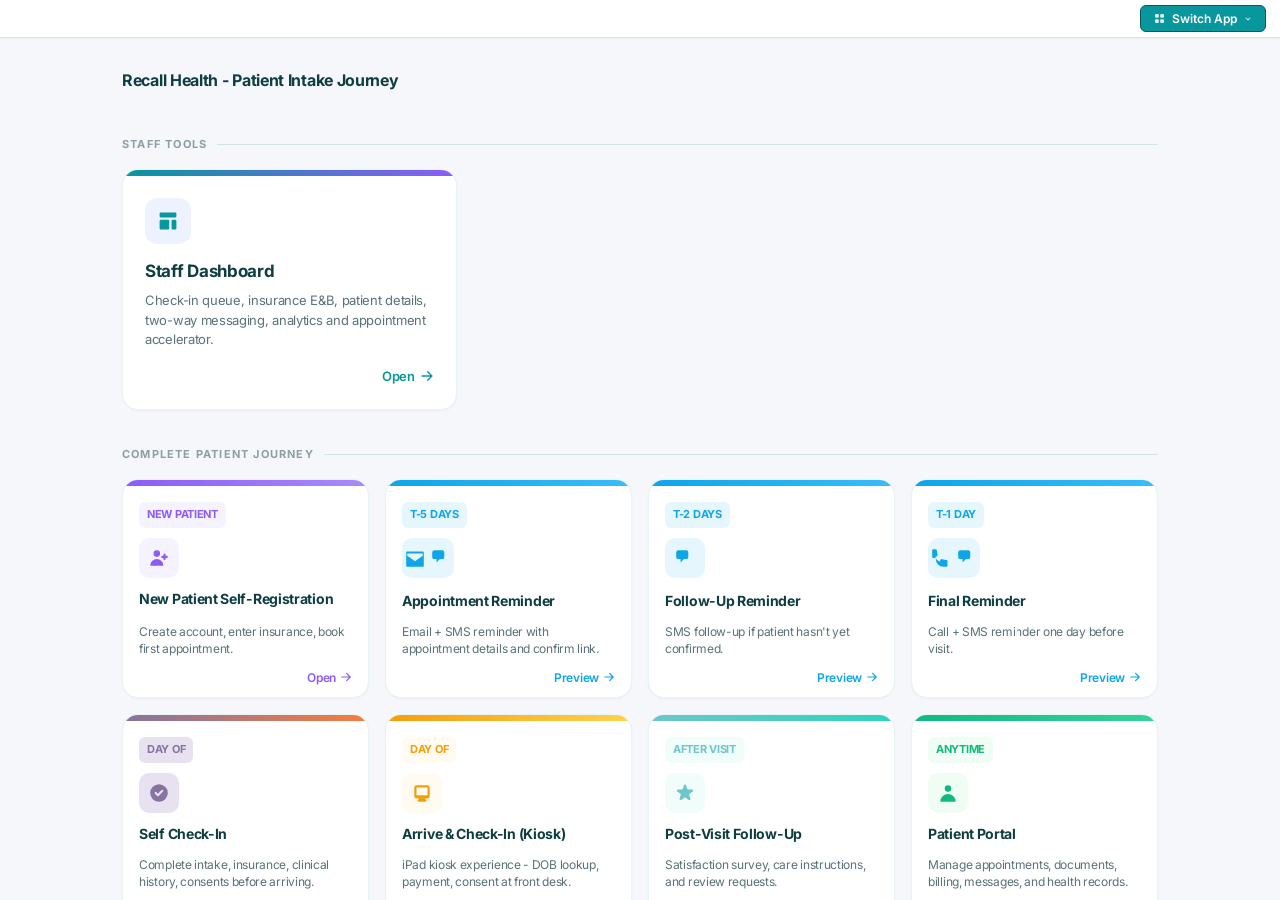
==== commit 6526274a: "Update kiosk app branding and remove iPad wrapper - Change landing card title to "Arrive & Check-In " ====
--- a/recall-health-prototype.html
+++ b/recall-health-prototype.html
@@ -33,7 +33,7 @@
       <div class="asw-item" onclick="switchAppMenu('portal')"><div class="asw-item-dot" style="background:#1B6FEB"></div>Patient Portal</div>
       <div class="asw-item" onclick="switchAppMenu('register')"><div class="asw-item-dot" style="background:#10B981"></div>New Patient Self-Registration</div>
       <div class="asw-item" onclick="switchAppMenu('followup')"><div class="asw-item-dot" style="background:#F59E0B"></div>Post-Visit Follow-Up</div>
-      <div class="asw-item" onclick="switchAppMenu('kiosk')"><div class="asw-item-dot" style="background:#8B5CF6"></div>Kiosk Check-In</div>
+      <div class="asw-item" onclick="switchAppMenu('kiosk')"><div class="asw-item-dot" style="background:#8B5CF6"></div>Arrive & Check-In (Kiosk)</div>
       <div style="border-top:1px solid var(--borderlt);margin:6px 0 2px"></div>
       <div class="asw-item" onclick="switchAppMenu('landing')"><div class="asw-item-dot" style="background:var(--t3)"></div>Landing Page</div>
     </div>
@@ -52,14 +52,12 @@
 ═══════════════════════════════════════ -->
 <div class="app-wrap active" id="app-landing">
   <!-- CARDS GRID -->
-  <div style="max-width:1100px;margin:0 auto;padding:40px 32px 60px">
+  <div style="max-width:1100px;margin:0 auto;padding:30px 32px 60px">
 
     <!-- HEADER WITH LOGO -->
-    <div style="display:flex;align-items:center;gap:10px;margin-bottom:48px;padding-bottom:24px;border-bottom:1px solid var(--border)">
-      <div style="width:32px;height:32px;background:var(--orange);border-radius:8px;display:flex;align-items:center;justify-content:center"><svg width="18" height="18" viewBox="0 0 24 24" fill="none" stroke="white" stroke-width="2.5" stroke-linecap="round" stroke-linejoin="round"><path d="M22 12h-4l-3 9L9 3l-3 9H2"/></svg></div>
+    <div style="display:flex;align-items:center;gap:10px;margin-bottom:28px;padding-bottom:14px;">
       <div>
-        <div style="font-size:16px;font-weight:700;color:var(--t1)">Recall Health</div>
-        <div style="font-size:12px;color:var(--t3)">Interactive Prototype</div>
+        <div style="font-size:16px;font-weight:700;color:var(--t1)">Recall Health - Patient Intake Journey</div>
       </div>
     </div>
 
@@ -195,7 +193,7 @@
                 <svg width="22" height="22" viewBox="0 0 20 20" fill="var(--amber)"><path fill-rule="evenodd" d="M3 5a2 2 0 012-2h10a2 2 0 012 2v8a2 2 0 01-2 2h-2.22l.123.489.804.804A1 1 0 0113 18H7a1 1 0 01-.707-1.707l.804-.804L7.22 15H5a2 2 0 01-2-2V5zm5.771 7H5V5h10v7H8.771z" clip-rule="evenodd"/></svg>
               </div>
             </div>
-            <div style="font-size:14px;font-weight:700;color:var(--t1);margin-bottom:6px;flex-grow:1">Arrive & Check In</div>
+            <div style="font-size:14px;font-weight:700;color:var(--t1);margin-bottom:6px;flex-grow:1">Arrive & Check-In (Kiosk)</div>
             <div style="font-size:12px;color:var(--t2);line-height:1.4;margin-bottom:10px">iPad kiosk experience - DOB lookup, payment, consent at front desk.</div>
             <div style="display:flex;align-items:center;justify-content:flex-end">
               <div style="display:flex;align-items:center;gap:4px;font-size:12px;font-weight:600;color:var(--amber)">Open <svg width="12" height="12" viewBox="0 0 20 20" fill="var(--amber)"><path fill-rule="evenodd" d="M10.293 3.293a1 1 0 011.414 0l6 6a1 1 0 010 1.414l-6 6a1 1 0 01-1.414-1.414L14.586 11H3a1 1 0 110-2h11.586l-4.293-4.293a1 1 0 010-1.414z" clip-rule="evenodd"/></svg></div>
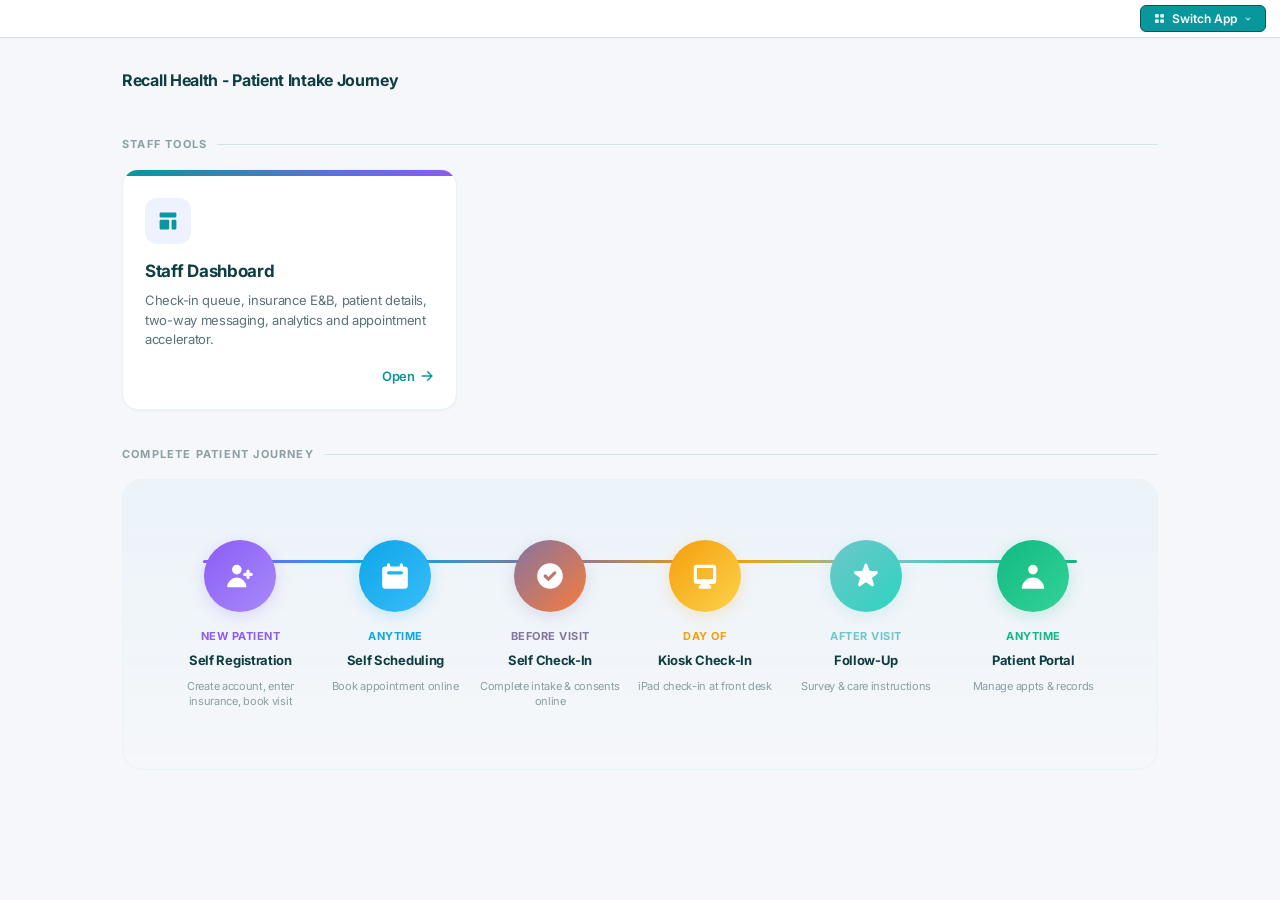
==== commit fee04f9e: "Add Prior Auth tracking, Prescription renewals, Self Scheduling, and UI improvements Features added:" ====
--- a/recall-health-prototype.html
+++ b/recall-health-prototype.html
@@ -28,12 +28,13 @@
     <div class="asw-menu" id="asw-menu">
       <div class="asw-sec">Staff-Facing</div>
       <div class="asw-item" onclick="switchAppMenu('staff')"><div class="asw-item-dot" style="background:#08979D"></div>Staff Dashboard</div>
-      <div class="asw-sec">Patient-Facing</div>
+      <div class="asw-sec">Patient Journey</div>
+      <div class="asw-item" onclick="switchAppMenu('register')"><div class="asw-item-dot" style="background:#10B981"></div>New Patient Self-Registration</div>
+      <div class="asw-item" onclick="window.open('https://rhonlinescheduler-v3.figma.site/','_blank')"><div class="asw-item-dot" style="background:#0EA5E9"></div>Self Scheduling</div>
       <div class="asw-item" onclick="switchAppMenu('intake')"><div class="asw-item-dot" style="background:var(--orange)"></div>Self Check-In</div>
+      <div class="asw-item" onclick="switchAppMenu('kiosk')"><div class="asw-item-dot" style="background:#8B5CF6"></div>Arrive & Check-In (Kiosk)</div>
+      <div class="asw-item" onclick="switchAppMenu('followup')"><div class="asw-item-dot" style="background:#F59E0B"></div>Post-Visit Follow-Up</div>
       <div class="asw-item" onclick="switchAppMenu('portal')"><div class="asw-item-dot" style="background:#1B6FEB"></div>Patient Portal</div>
-      <div class="asw-item" onclick="switchAppMenu('register')"><div class="asw-item-dot" style="background:#10B981"></div>New Patient Self-Registration</div>
-      <div class="asw-item" onclick="switchAppMenu('followup')"><div class="asw-item-dot" style="background:#F59E0B"></div>Post-Visit Follow-Up</div>
-      <div class="asw-item" onclick="switchAppMenu('kiosk')"><div class="asw-item-dot" style="background:#8B5CF6"></div>Arrive & Check-In (Kiosk)</div>
       <div style="border-top:1px solid var(--borderlt);margin:6px 0 2px"></div>
       <div class="asw-item" onclick="switchAppMenu('landing')"><div class="asw-item-dot" style="background:var(--t3)"></div>Landing Page</div>
     </div>
@@ -95,148 +96,84 @@
         <span>Complete Patient Journey</span>
         <div style="flex:1;height:1px;background:var(--border)"></div>
       </div>
-      <div style="display:grid;grid-template-columns:repeat(4,1fr);gap:16px">
-
-        <!-- New Patient -->
-        <div class="lcard" onclick="launchApp('register')" style="background:var(--white);border-radius:16px;overflow:hidden;border:1px solid var(--borderlt);box-shadow:var(--sh1);cursor:pointer;transition:all .2s">
-          <div style="height:6px;background:linear-gradient(90deg,#8B5CF6,#A78BFA)"></div>
-          <div style="padding:16px;display:flex;flex-direction:column;height:100%">
-            <div style="display:inline-block;background:#F5F3FF;color:#8B5CF6;font-size:11px;font-weight:700;padding:4px 8px;border-radius:6px;margin-bottom:10px;width:fit-content">NEW PATIENT</div>
-            <div style="display:flex;align-items:flex-start;justify-content:space-between;margin-bottom:10px">
-              <div style="width:40px;height:40px;background:#F5F3FF;border-radius:10px;display:flex;align-items:center;justify-content:center;flex-shrink:0">
-                <svg width="22" height="22" viewBox="0 0 20 20" fill="#8B5CF6"><path d="M8 9a3 3 0 100-6 3 3 0 000 6zM8 11a6 6 0 016 6H2a6 6 0 016-6zM16 7a1 1 0 10-2 0v1h-1a1 1 0 100 2h1v1a1 1 0 102 0v-1h1a1 1 0 100-2h-1V7z"/></svg>
-              </div>
-            </div>
-            <div style="font-size:14px;font-weight:700;color:var(--t1);margin-bottom:6px;flex-grow:1">New Patient Self-Registration</div>
-            <div style="font-size:12px;color:var(--t2);line-height:1.4;margin-bottom:10px">Create account, enter insurance, book first appointment.</div>
-            <div style="display:flex;align-items:center;justify-content:flex-end">
-              <div style="display:flex;align-items:center;gap:4px;font-size:12px;font-weight:600;color:#8B5CF6">Open <svg width="12" height="12" viewBox="0 0 20 20" fill="#8B5CF6"><path fill-rule="evenodd" d="M10.293 3.293a1 1 0 011.414 0l6 6a1 1 0 010 1.414l-6 6a1 1 0 01-1.414-1.414L14.586 11H3a1 1 0 110-2h11.586l-4.293-4.293a1 1 0 010-1.414z" clip-rule="evenodd"/></svg></div>
-            </div>
-          </div>
-        </div>
-
-        <!-- T-5 Days -->
-        <div class="lcard" onclick="launchOutreach(0)" style="background:var(--white);border-radius:16px;overflow:hidden;border:1px solid var(--borderlt);box-shadow:var(--sh1);cursor:pointer;transition:all .2s">
-          <div style="height:6px;background:linear-gradient(90deg,#0EA5E9,#38BDF8)"></div>
-          <div style="padding:16px;display:flex;flex-direction:column;height:100%">
-            <div style="display:inline-block;background:rgba(14,165,233,.1);color:#0EA5E9;font-size:11px;font-weight:700;padding:4px 8px;border-radius:6px;margin-bottom:10px;width:fit-content">T-5 DAYS</div>
-            <div style="width:52px;height:40px;background:rgba(14,165,233,.1);border-radius:10px;display:flex;align-items:center;justify-content:center;gap:4px;margin-bottom:12px;flex-shrink:0">
-              <svg width="22" height="22" viewBox="0 0 20 20" fill="#0EA5E9"><path d="M3 4a1 1 0 00-1 1v12a1 1 0 001 1h14a1 1 0 001-1V5a1 1 0 00-1-1H3zm0 2h14v2l-7 5-7-5V6z"/></svg>
-              <svg width="22" height="22" viewBox="0 0 20 20" fill="#0EA5E9"><path d="M2 5a2 2 0 012-2h7a2 2 0 012 2v4a2 2 0 01-2 2H9l-3 3v-3H4a2 2 0 01-2-2V5z"/></svg>
-            </div>
-            <div style="font-size:14px;font-weight:700;color:var(--t1);margin-bottom:6px;flex-grow:1">Appointment Reminder</div>
-            <div style="font-size:12px;color:var(--t2);line-height:1.4;margin-bottom:10px">Email + SMS reminder with appointment details and confirm link.</div>
-            <div style="display:flex;align-items:center;justify-content:flex-end">
-              <div style="display:flex;align-items:center;gap:4px;font-size:12px;font-weight:600;color:#0EA5E9">Preview <svg width="12" height="12" viewBox="0 0 20 20" fill="#0EA5E9"><path fill-rule="evenodd" d="M10.293 3.293a1 1 0 011.414 0l6 6a1 1 0 010 1.414l-6 6a1 1 0 01-1.414-1.414L14.586 11H3a1 1 0 110-2h11.586l-4.293-4.293a1 1 0 010-1.414z" clip-rule="evenodd"/></svg></div>
-            </div>
-          </div>
-        </div>
-
-        <!-- T-2 Days -->
-        <div class="lcard" onclick="launchOutreach(1)" style="background:var(--white);border-radius:16px;overflow:hidden;border:1px solid var(--borderlt);box-shadow:var(--sh1);cursor:pointer;transition:all .2s">
-          <div style="height:6px;background:linear-gradient(90deg,#0EA5E9,#38BDF8)"></div>
-          <div style="padding:16px;display:flex;flex-direction:column;height:100%">
-            <div style="display:inline-block;background:rgba(14,165,233,.1);color:#0EA5E9;font-size:11px;font-weight:700;padding:4px 8px;border-radius:6px;margin-bottom:10px;width:fit-content">T-2 DAYS</div>
-            <div style="width:40px;height:40px;background:rgba(14,165,233,.1);border-radius:10px;display:flex;align-items:center;justify-content:center;margin-bottom:12px;flex-shrink:0">
-              <svg width="22" height="22" viewBox="0 0 20 20" fill="#0EA5E9"><path d="M2 5a2 2 0 012-2h7a2 2 0 012 2v4a2 2 0 01-2 2H9l-3 3v-3H4a2 2 0 01-2-2V5z"/></svg>
-            </div>
-            <div style="font-size:14px;font-weight:700;color:var(--t1);margin-bottom:6px;flex-grow:1">Follow-Up Reminder</div>
-            <div style="font-size:12px;color:var(--t2);line-height:1.4;margin-bottom:10px">SMS follow-up if patient hasn't yet confirmed.</div>
-            <div style="display:flex;align-items:center;justify-content:flex-end">
-              <div style="display:flex;align-items:center;gap:4px;font-size:12px;font-weight:600;color:#0EA5E9">Preview <svg width="12" height="12" viewBox="0 0 20 20" fill="#0EA5E9"><path fill-rule="evenodd" d="M10.293 3.293a1 1 0 011.414 0l6 6a1 1 0 010 1.414l-6 6a1 1 0 01-1.414-1.414L14.586 11H3a1 1 0 110-2h11.586l-4.293-4.293a1 1 0 010-1.414z" clip-rule="evenodd"/></svg></div>
-            </div>
-          </div>
-        </div>
-
-        <!-- T-1 Day -->
-        <div class="lcard" onclick="launchOutreach(2)" style="background:var(--white);border-radius:16px;overflow:hidden;border:1px solid var(--borderlt);box-shadow:var(--sh1);cursor:pointer;transition:all .2s">
-          <div style="height:6px;background:linear-gradient(90deg,#0EA5E9,#38BDF8)"></div>
-          <div style="padding:16px;display:flex;flex-direction:column;height:100%">
-            <div style="display:inline-block;background:rgba(14,165,233,.1);color:#0EA5E9;font-size:11px;font-weight:700;padding:4px 8px;border-radius:6px;margin-bottom:10px;width:fit-content">T-1 DAY</div>
-            <div style="width:52px;height:40px;background:rgba(14,165,233,.1);border-radius:10px;display:flex;align-items:center;justify-content:center;gap:4px;margin-bottom:12px;flex-shrink:0">
-              <svg width="22" height="22" viewBox="0 0 20 20" fill="#0EA5E9"><path d="M2 3a1 1 0 011-1h2.153a1 1 0 01.986.836l.74 4.435a1 1 0 01-.54 1.06l-1.608.801c.58 1.91 2.126 3.457 4.04 4.038l.802-1.605a1 1 0 011.06-.54l4.435.74a1 1 0 01.836.986V17a1 1 0 01-1 1h-2.694a7 7 0 01-7-7v-1H3a1 1 0 01-1-1V3z"/></svg>
-              <svg width="22" height="22" viewBox="0 0 20 20" fill="#0EA5E9"><path d="M2 5a2 2 0 012-2h7a2 2 0 012 2v4a2 2 0 01-2 2H9l-3 3v-3H4a2 2 0 01-2-2V5z"/></svg>
-            </div>
-            <div style="font-size:14px;font-weight:700;color:var(--t1);margin-bottom:6px;flex-grow:1">Final Reminder</div>
-            <div style="font-size:12px;color:var(--t2);line-height:1.4;margin-bottom:10px">Call + SMS reminder one day before visit.</div>
-            <div style="display:flex;align-items:center;justify-content:flex-end">
-              <div style="display:flex;align-items:center;gap:4px;font-size:12px;font-weight:600;color:#0EA5E9">Preview <svg width="12" height="12" viewBox="0 0 20 20" fill="#0EA5E9"><path fill-rule="evenodd" d="M10.293 3.293a1 1 0 011.414 0l6 6a1 1 0 010 1.414l-6 6a1 1 0 01-1.414-1.414L14.586 11H3a1 1 0 110-2h11.586l-4.293-4.293a1 1 0 010-1.414z" clip-rule="evenodd"/></svg></div>
-            </div>
-          </div>
-        </div>
-
-        <!-- Self Check-In -->
-        <div class="lcard" onclick="launchApp('intake')" style="background:var(--white);border-radius:16px;overflow:hidden;border:1px solid var(--borderlt);box-shadow:var(--sh1);cursor:pointer;transition:all .2s">
-          <div style="height:6px;background:linear-gradient(90deg,var(--orange),#F97C3C)"></div>
-          <div style="padding:16px;display:flex;flex-direction:column;height:100%">
-            <div style="display:inline-block;background:var(--orange-lt);color:var(--orange);font-size:11px;font-weight:700;padding:4px 8px;border-radius:6px;margin-bottom:10px;width:fit-content">DAY OF</div>
-            <div style="display:flex;align-items:flex-start;justify-content:space-between;margin-bottom:10px">
-              <div style="width:40px;height:40px;background:var(--orange-lt);border-radius:10px;display:flex;align-items:center;justify-content:center;flex-shrink:0">
-                <svg width="22" height="22" viewBox="0 0 20 20" fill="var(--orange)"><path fill-rule="evenodd" d="M10 18a8 8 0 100-16 8 8 0 000 16zm3.707-9.293a1 1 0 00-1.414-1.414L9 10.586 7.707 9.293a1 1 0 00-1.414 1.414l2 2a1 1 0 001.414 0l4-4z" clip-rule="evenodd"/></svg>
-              </div>
-            </div>
-            <div style="font-size:14px;font-weight:700;color:var(--t1);margin-bottom:6px;flex-grow:1">Self Check-In</div>
-            <div style="font-size:12px;color:var(--t2);line-height:1.4;margin-bottom:10px">Complete intake, insurance, clinical history, consents before arriving.</div>
-            <div style="display:flex;align-items:center;justify-content:flex-end">
-              <div style="display:flex;align-items:center;gap:4px;font-size:12px;font-weight:600;color:var(--orange)">Open <svg width="12" height="12" viewBox="0 0 20 20" fill="var(--orange)"><path fill-rule="evenodd" d="M10.293 3.293a1 1 0 011.414 0l6 6a1 1 0 010 1.414l-6 6a1 1 0 01-1.414-1.414L14.586 11H3a1 1 0 110-2h11.586l-4.293-4.293a1 1 0 010-1.414z" clip-rule="evenodd"/></svg></div>
-            </div>
-          </div>
-        </div>
-
-        <!-- Kiosk Check-In -->
-        <div class="lcard" onclick="launchApp('kiosk')" style="background:var(--white);border-radius:16px;overflow:hidden;border:1px solid var(--borderlt);box-shadow:var(--sh1);cursor:pointer;transition:all .2s">
-          <div style="height:6px;background:linear-gradient(90deg,var(--amber),#FCD34D)"></div>
-          <div style="padding:16px;display:flex;flex-direction:column;height:100%">
-            <div style="display:inline-block;background:var(--amber-bg);color:var(--amber);font-size:11px;font-weight:700;padding:4px 8px;border-radius:6px;margin-bottom:10px;width:fit-content">DAY OF</div>
-            <div style="display:flex;align-items:flex-start;justify-content:space-between;margin-bottom:10px">
-              <div style="width:40px;height:40px;background:var(--amber-bg);border-radius:10px;display:flex;align-items:center;justify-content:center;flex-shrink:0">
-                <svg width="22" height="22" viewBox="0 0 20 20" fill="var(--amber)"><path fill-rule="evenodd" d="M3 5a2 2 0 012-2h10a2 2 0 012 2v8a2 2 0 01-2 2h-2.22l.123.489.804.804A1 1 0 0113 18H7a1 1 0 01-.707-1.707l.804-.804L7.22 15H5a2 2 0 01-2-2V5zm5.771 7H5V5h10v7H8.771z" clip-rule="evenodd"/></svg>
-              </div>
-            </div>
-            <div style="font-size:14px;font-weight:700;color:var(--t1);margin-bottom:6px;flex-grow:1">Arrive & Check-In (Kiosk)</div>
-            <div style="font-size:12px;color:var(--t2);line-height:1.4;margin-bottom:10px">iPad kiosk experience - DOB lookup, payment, consent at front desk.</div>
-            <div style="display:flex;align-items:center;justify-content:flex-end">
-              <div style="display:flex;align-items:center;gap:4px;font-size:12px;font-weight:600;color:var(--amber)">Open <svg width="12" height="12" viewBox="0 0 20 20" fill="var(--amber)"><path fill-rule="evenodd" d="M10.293 3.293a1 1 0 011.414 0l6 6a1 1 0 010 1.414l-6 6a1 1 0 01-1.414-1.414L14.586 11H3a1 1 0 110-2h11.586l-4.293-4.293a1 1 0 010-1.414z" clip-rule="evenodd"/></svg></div>
-            </div>
-          </div>
-        </div>
-
-        <!-- Post-Visit Follow-Up -->
-        <div class="lcard" onclick="launchApp('followup')" style="background:var(--white);border-radius:16px;overflow:hidden;border:1px solid var(--borderlt);box-shadow:var(--sh1);cursor:pointer;transition:all .2s">
-          <div style="height:6px;background:linear-gradient(90deg,#6EC6CA,#2DD4BF)"></div>
-          <div style="padding:16px;display:flex;flex-direction:column;height:100%">
-            <div style="display:inline-block;background:#F0FDFA;color:#6EC6CA;font-size:11px;font-weight:700;padding:4px 8px;border-radius:6px;margin-bottom:10px;width:fit-content">AFTER VISIT</div>
-            <div style="display:flex;align-items:flex-start;justify-content:space-between;margin-bottom:10px">
-              <div style="width:40px;height:40px;background:#F0FDFA;border-radius:10px;display:flex;align-items:center;justify-content:center;flex-shrink:0">
-                <svg width="22" height="22" viewBox="0 0 20 20" fill="#6EC6CA"><path d="M9.049 2.927c.3-.921 1.603-.921 1.902 0l1.07 3.292a1 1 0 00.95.69h3.462c.969 0 1.371 1.24.588 1.81l-2.8 2.034a1 1 0 00-.364 1.118l1.07 3.292c.3.921-.755 1.688-1.54 1.118l-2.8-2.034a1 1 0 00-1.175 0l-2.8 2.034c-.784.57-1.838-.197-1.539-1.118l1.07-3.292a1 1 0 00-.364-1.118L2.98 8.72c-.783-.57-.38-1.81.588-1.81h3.461a1 1 0 00.951-.69l1.07-3.292z"/></svg>
-              </div>
-            </div>
-            <div style="font-size:14px;font-weight:700;color:var(--t1);margin-bottom:6px;flex-grow:1">Post-Visit Follow-Up</div>
-            <div style="font-size:12px;color:var(--t2);line-height:1.4;margin-bottom:10px">Satisfaction survey, care instructions, and review requests.</div>
-            <div style="display:flex;align-items:center;justify-content:flex-end">
-              <div style="display:flex;align-items:center;gap:4px;font-size:12px;font-weight:600;color:#6EC6CA">Open <svg width="12" height="12" viewBox="0 0 20 20" fill="#6EC6CA"><path fill-rule="evenodd" d="M10.293 3.293a1 1 0 011.414 0l6 6a1 1 0 010 1.414l-6 6a1 1 0 01-1.414-1.414L14.586 11H3a1 1 0 110-2h11.586l-4.293-4.293a1 1 0 010-1.414z" clip-rule="evenodd"/></svg></div>
-            </div>
-          </div>
-        </div>
-
-        <!-- Patient Portal -->
-        <div class="lcard" onclick="launchApp('portal')" style="background:var(--white);border-radius:16px;overflow:hidden;border:1px solid var(--borderlt);box-shadow:var(--sh1);cursor:pointer;transition:all .2s">
-          <div style="height:6px;background:linear-gradient(90deg,var(--green),#34D399)"></div>
-          <div style="padding:16px;display:flex;flex-direction:column;height:100%">
-            <div style="display:inline-block;background:var(--green-bg);color:var(--green);font-size:11px;font-weight:700;padding:4px 8px;border-radius:6px;margin-bottom:10px;width:fit-content">ANYTIME</div>
-            <div style="display:flex;align-items:flex-start;justify-content:space-between;margin-bottom:10px">
-              <div style="width:40px;height:40px;background:var(--green-bg);border-radius:10px;display:flex;align-items:center;justify-content:center;flex-shrink:0">
-                <svg width="22" height="22" viewBox="0 0 20 20" fill="var(--green)"><path fill-rule="evenodd" d="M10 9a3 3 0 100-6 3 3 0 000 6zm-7 9a7 7 0 1114 0H3z" clip-rule="evenodd"/></svg>
-              </div>
-            </div>
-            <div style="font-size:14px;font-weight:700;color:var(--t1);margin-bottom:6px;flex-grow:1">Patient Portal</div>
-            <div style="font-size:12px;color:var(--t2);line-height:1.4;margin-bottom:10px">Manage appointments, documents, billing, messages, and health records.</div>
-            <div style="display:flex;align-items:center;justify-content:flex-end">
-              <div style="display:flex;align-items:center;gap:4px;font-size:12px;font-weight:600;color:var(--green)">Open <svg width="12" height="12" viewBox="0 0 20 20" fill="var(--green)"><path fill-rule="evenodd" d="M10.293 3.293a1 1 0 011.414 0l6 6a1 1 0 010 1.414l-6 6a1 1 0 01-1.414-1.414L14.586 11H3a1 1 0 110-2h11.586l-4.293-4.293a1 1 0 010-1.414z" clip-rule="evenodd"/></svg></div>
-            </div>
-          </div>
-        </div>
-
+      <div style="position:relative;padding:60px 40px;background:linear-gradient(180deg,rgba(14,165,233,.04),transparent);border-radius:20px;border:1px solid var(--borderlt)">
+        <!-- Timeline line -->
+        <div style="position:absolute;top:80px;left:80px;right:80px;height:3px;background:linear-gradient(90deg,#8B5CF6,#0EA5E9,var(--orange),var(--amber),#6EC6CA,var(--green));border-radius:2px"></div>
+
+        <!-- Timeline nodes -->
+        <div style="display:flex;justify-content:space-between;position:relative;z-index:2">
+          <!-- Node 1: Registration -->
+          <div style="display:flex;flex-direction:column;align-items:center;width:16.66%;cursor:pointer;transition:transform .3s" onclick="launchApp('register')" onmouseover="this.style.transform='scale(1.08)'" onmouseout="this.style.transform='scale(1)'">
+            <div style="width:72px;height:72px;background:linear-gradient(135deg,#8B5CF6,#A78BFA);border-radius:50%;display:flex;align-items:center;justify-content:center;box-shadow:0 4px 16px rgba(139,92,246,.2);margin-bottom:16px;position:relative;z-index:3">
+              <svg width="32" height="32" viewBox="0 0 20 20" fill="white"><path d="M8 9a3 3 0 100-6 3 3 0 000 6zM8 11a6 6 0 016 6H2a6 6 0 016-6zM16 7a1 1 0 10-2 0v1h-1a1 1 0 100 2h1v1a1 1 0 102 0v-1h1a1 1 0 100-2h-1V7z"/></svg>
+            </div>
+            <div style="text-align:center">
+              <div style="font-size:11px;font-weight:700;color:#8B5CF6;text-transform:uppercase;letter-spacing:.5px;margin-bottom:4px">New Patient</div>
+              <div style="font-size:13px;font-weight:700;color:var(--t1);margin-bottom:8px">Self Registration</div>
+              <div style="font-size:11px;color:var(--t3);line-height:1.4">Create account, enter insurance, book visit</div>
+            </div>
+          </div>
+
+          <!-- Node 2: Self Scheduling -->
+          <div style="display:flex;flex-direction:column;align-items:center;width:16.66%;cursor:pointer;transition:transform .3s" onclick="window.open('https://rhonlinescheduler-v3.figma.site/','_blank')" onmouseover="this.style.transform='scale(1.08)'" onmouseout="this.style.transform='scale(1)'">
+            <div style="width:72px;height:72px;background:linear-gradient(135deg,#0EA5E9,#38BDF8);border-radius:50%;display:flex;align-items:center;justify-content:center;box-shadow:0 4px 16px rgba(14,165,233,.2);margin-bottom:16px;position:relative;z-index:3">
+              <svg width="32" height="32" viewBox="0 0 20 20" fill="white"><path fill-rule="evenodd" d="M6 2a1 1 0 00-1 1v1H4a2 2 0 00-2 2v10a2 2 0 002 2h12a2 2 0 002-2V6a2 2 0 00-2-2h-1V3a1 1 0 10-2 0v1H7V3a1 1 0 00-1-1zm0 5a1 1 0 000 2h8a1 1 0 100-2H6z" clip-rule="evenodd"/></svg>
+            </div>
+            <div style="text-align:center">
+              <div style="font-size:11px;font-weight:700;color:#0EA5E9;text-transform:uppercase;letter-spacing:.5px;margin-bottom:4px">Anytime</div>
+              <div style="font-size:13px;font-weight:700;color:var(--t1);margin-bottom:8px">Self Scheduling</div>
+              <div style="font-size:11px;color:var(--t3);line-height:1.4">Book appointment online</div>
+            </div>
+          </div>
+
+          <!-- Node 3: Self Check-In -->
+          <div style="display:flex;flex-direction:column;align-items:center;width:16.66%;cursor:pointer;transition:transform .3s" onclick="launchApp('intake')" onmouseover="this.style.transform='scale(1.08)'" onmouseout="this.style.transform='scale(1)'">
+            <div style="width:72px;height:72px;background:linear-gradient(135deg,var(--orange),#F97C3C);border-radius:50%;display:flex;align-items:center;justify-content:center;box-shadow:0 4px 16px rgba(132,116,161,.2);margin-bottom:16px;position:relative;z-index:3">
+              <svg width="32" height="32" viewBox="0 0 20 20" fill="white"><path fill-rule="evenodd" d="M10 18a8 8 0 100-16 8 8 0 000 16zm3.707-9.293a1 1 0 00-1.414-1.414L9 10.586 7.707 9.293a1 1 0 00-1.414 1.414l2 2a1 1 0 001.414 0l4-4z" clip-rule="evenodd"/></svg>
+            </div>
+            <div style="text-align:center">
+              <div style="font-size:11px;font-weight:700;color:var(--orange);text-transform:uppercase;letter-spacing:.5px;margin-bottom:4px">Before Visit</div>
+              <div style="font-size:13px;font-weight:700;color:var(--t1);margin-bottom:8px">Self Check-In</div>
+              <div style="font-size:11px;color:var(--t3);line-height:1.4">Complete intake & consents online</div>
+            </div>
+          </div>
+
+          <!-- Node 3: Kiosk -->
+          <div style="display:flex;flex-direction:column;align-items:center;width:16.66%;cursor:pointer;transition:transform .3s" onclick="launchApp('kiosk')" onmouseover="this.style.transform='scale(1.08)'" onmouseout="this.style.transform='scale(1)'">
+            <div style="width:72px;height:72px;background:linear-gradient(135deg,var(--amber),#FCD34D);border-radius:50%;display:flex;align-items:center;justify-content:center;box-shadow:0 4px 16px rgba(245,158,11,.2);margin-bottom:16px;position:relative;z-index:3">
+              <svg width="32" height="32" viewBox="0 0 20 20" fill="white"><path fill-rule="evenodd" d="M3 5a2 2 0 012-2h10a2 2 0 012 2v8a2 2 0 01-2 2h-2.22l.123.489.804.804A1 1 0 0113 18H7a1 1 0 01-.707-1.707l.804-.804L7.22 15H5a2 2 0 01-2-2V5zm5.771 7H5V5h10v7H8.771z" clip-rule="evenodd"/></svg>
+            </div>
+            <div style="text-align:center">
+              <div style="font-size:11px;font-weight:700;color:var(--amber);text-transform:uppercase;letter-spacing:.5px;margin-bottom:4px">Day Of</div>
+              <div style="font-size:13px;font-weight:700;color:var(--t1);margin-bottom:8px">Kiosk Check-In</div>
+              <div style="font-size:11px;color:var(--t3);line-height:1.4">iPad check-in at front desk</div>
+            </div>
+          </div>
+
+          <!-- Node 4: Follow-Up -->
+          <div style="display:flex;flex-direction:column;align-items:center;width:18%;cursor:pointer;transition:transform .3s" onclick="launchApp('followup')" onmouseover="this.style.transform='scale(1.08)'" onmouseout="this.style.transform='scale(1)'">
+            <div style="width:72px;height:72px;background:linear-gradient(135deg,#6EC6CA,#2DD4BF);border-radius:50%;display:flex;align-items:center;justify-content:center;box-shadow:0 4px 16px rgba(110,198,202,.2);margin-bottom:16px;position:relative;z-index:3">
+              <svg width="32" height="32" viewBox="0 0 20 20" fill="white"><path d="M9.049 2.927c.3-.921 1.603-.921 1.902 0l1.07 3.292a1 1 0 00.95.69h3.462c.969 0 1.371 1.24.588 1.81l-2.8 2.034a1 1 0 00-.364 1.118l1.07 3.292c.3.921-.755 1.688-1.54 1.118l-2.8-2.034a1 1 0 00-1.175 0l-2.8 2.034c-.784.57-1.838-.197-1.539-1.118l1.07-3.292a1 1 0 00-.364-1.118L2.98 8.72c-.783-.57-.38-1.81.588-1.81h3.461a1 1 0 00.951-.69l1.07-3.292z"/></svg>
+            </div>
+            <div style="text-align:center">
+              <div style="font-size:11px;font-weight:700;color:#6EC6CA;text-transform:uppercase;letter-spacing:.5px;margin-bottom:4px">After Visit</div>
+              <div style="font-size:13px;font-weight:700;color:var(--t1);margin-bottom:8px">Follow-Up</div>
+              <div style="font-size:11px;color:var(--t3);line-height:1.4">Survey & care instructions</div>
+            </div>
+          </div>
+
+          <!-- Node 5: Portal -->
+          <div style="display:flex;flex-direction:column;align-items:center;width:18%;cursor:pointer;transition:transform .3s" onclick="launchApp('portal')" onmouseover="this.style.transform='scale(1.08)'" onmouseout="this.style.transform='scale(1)'">
+            <div style="width:72px;height:72px;background:linear-gradient(135deg,var(--green),#34D399);border-radius:50%;display:flex;align-items:center;justify-content:center;box-shadow:0 4px 16px rgba(16,185,129,.2);margin-bottom:16px;position:relative;z-index:3">
+              <svg width="32" height="32" viewBox="0 0 20 20" fill="white"><path fill-rule="evenodd" d="M10 9a3 3 0 100-6 3 3 0 000 6zm-7 9a7 7 0 1114 0H3z" clip-rule="evenodd"/></svg>
+            </div>
+            <div style="text-align:center">
+              <div style="font-size:11px;font-weight:700;color:var(--green);text-transform:uppercase;letter-spacing:.5px;margin-bottom:4px">Anytime</div>
+              <div style="font-size:13px;font-weight:700;color:var(--t1);margin-bottom:8px">Patient Portal</div>
+              <div style="font-size:11px;color:var(--t3);line-height:1.4">Manage appts & records</div>
+            </div>
+          </div>
+        </div>
       </div>
     </div>
 
@@ -261,14 +198,6 @@
     <button class="ni active" onclick="showView('dashboard',this)">
       <svg viewBox="0 0 20 20" fill="currentColor"><path d="M3 4a1 1 0 011-1h12a1 1 0 011 1v2a1 1 0 01-1 1H4a1 1 0 01-1-1V4zM3 10a1 1 0 011-1h6a1 1 0 011 1v6a1 1 0 01-1 1H4a1 1 0 01-1-1v-6zM14 9a1 1 0 00-1 1v6a1 1 0 001 1h2a1 1 0 001-1v-6a1 1 0 00-1-1h-2z"/></svg>
       Dashboard
-    </button>
-    <button class="ni" onclick="showView('patients',this)">
-      <svg viewBox="0 0 20 20" fill="currentColor"><path d="M9 6a3 3 0 11-6 0 3 3 0 016 0zM17 6a3 3 0 11-6 0 3 3 0 016 0zM12.93 17c.046-.327.07-.66.07-1a6.97 6.97 0 00-1.5-4.33A5 5 0 0119 16v1h-6.07zM6 11a5 5 0 015 5v1H1v-1a5 5 0 015-5z"/></svg>
-      Patients
-    </button>
-    <button class="ni" onclick="showView('schedule',this)">
-      <svg viewBox="0 0 20 20" fill="currentColor"><path fill-rule="evenodd" d="M6 2a1 1 0 00-1 1v1H4a2 2 0 00-2 2v10a2 2 0 002 2h12a2 2 0 002-2V6a2 2 0 00-2-2h-1V3a1 1 0 10-2 0v1H7V3a1 1 0 00-1-1zm0 5a1 1 0 000 2h8a1 1 0 100-2H6z" clip-rule="evenodd"/></svg>
-      Schedule
     </button>
     <button class="ni" onclick="showView('messages',this)">
       <svg viewBox="0 0 20 20" fill="currentColor"><path d="M2 5a2 2 0 012-2h7a2 2 0 012 2v4a2 2 0 01-2 2H9l-3 3v-3H4a2 2 0 01-2-2V5z"/><path d="M15 7v2a4 4 0 01-4 4H9.828l-1.766 1.767c.28.149.599.233.938.233h2l3 3v-3h2a2 2 0 002-2V9a2 2 0 00-2-2h-1z"/></svg>
@@ -328,9 +257,6 @@
       <input placeholder="Search patients…" id="search-inp" oninput="filterTable(this.value)">
     </div>
     <div class="tbb" onclick="showToast('Notifications panel')"><svg width="15" height="15" viewBox="0 0 20 20" fill="currentColor"><path d="M10 2a6 6 0 00-6 6v3.586l-.707.707A1 1 0 004 14h12a1 1 0 00.707-1.707L16 11.586V8a6 6 0 00-6-6zM10 18a3 3 0 01-3-3h6a3 3 0 01-3 3z"/></svg><div class="ndot"></div></div>
-    <div class="tbb" onclick="window.open('recall-patient-intake.html','_blank')">
-      <svg width="15" height="15" viewBox="0 0 20 20" fill="currentColor"><path d="M11 3a1 1 0 100 2h2.586l-6.293 6.293a1 1 0 101.414 1.414L15 6.414V9a1 1 0 102 0V4a1 1 0 00-1-1h-5z"/><path d="M5 5a2 2 0 00-2 2v8a2 2 0 002 2h8a2 2 0 002-2v-3a1 1 0 10-2 0v3H5V7h3a1 1 0 000-2H5z"/></svg>
-    </div>
   </div>
 
   <!-- ───── DASHBOARD VIEW ───── -->
@@ -418,6 +344,7 @@
             <th>Pre-Reg</th>
             <th>Insurance E&B</th>
             <th>Deductible Due</th>
+            <th>Prior Auth</th>
             <th>Flags</th>
             <th>Actions</th>
           </tr>
@@ -777,34 +704,30 @@
       <div style="background:var(--white);border-radius:var(--r);border:1px solid var(--borderlt);box-shadow:var(--sh1);overflow:hidden">
         <div style="padding:14px 16px 12px;border-bottom:1px solid var(--borderlt);font-size:13px;font-weight:700;color:var(--t1)">Saved Reports</div>
         <div style="display:flex;flex-direction:column">
-          <div onclick="showToast('Intake Completion Report opened')" style="display:flex;align-items:center;gap:10px;padding:12px 16px;border-bottom:1px solid var(--borderlt);cursor:pointer;transition:background .15s" onmouseover="this.style.background='var(--surface)'" onmouseout="this.style.background=''">
+          <div data-report="intake" onclick="switchReport('intake')" style="display:flex;align-items:center;gap:10px;padding:12px 16px;border-bottom:1px solid var(--borderlt);cursor:pointer;transition:all .15s;border-left:3px solid transparent" onmouseover="if(!this.classList.contains('active-report'))this.style.background='var(--surface)'" onmouseout="if(!this.classList.contains('active-report'))this.style.background=''">
             <div style="width:32px;height:32px;border-radius:8px;background:var(--orange-lt);display:flex;align-items:center;justify-content:center;flex-shrink:0;font-size:15px">📊</div>
             <div style="flex:1"><div style="font-size:13px;font-weight:600;color:var(--t1)">Intake Completion Rate</div><div style="font-size:11.5px;color:var(--t3)">Daily · Last run: today</div></div>
-            <span style="font-size:11px;font-weight:600;background:var(--green-bg);color:var(--green);padding:2px 7px;border-radius:8px">Auto</span>
-          </div>
-          <div onclick="showToast('Revenue by Channel report opened')" style="display:flex;align-items:center;gap:10px;padding:12px 16px;border-bottom:1px solid var(--borderlt);cursor:pointer;transition:background .15s" onmouseover="this.style.background='var(--surface)'" onmouseout="this.style.background=''">
+          </div>
+          <div data-report="revenue" onclick="switchReport('revenue')" style="display:flex;align-items:center;gap:10px;padding:12px 16px;border-bottom:1px solid var(--borderlt);cursor:pointer;transition:all .15s;border-left:3px solid transparent" onmouseover="if(!this.classList.contains('active-report'))this.style.background='var(--surface)'" onmouseout="if(!this.classList.contains('active-report'))this.style.background=''">
             <div style="width:32px;height:32px;border-radius:8px;background:var(--green-bg);display:flex;align-items:center;justify-content:center;flex-shrink:0;font-size:15px">💰</div>
             <div style="flex:1"><div style="font-size:13px;font-weight:600;color:var(--t1)">Revenue by Channel</div><div style="font-size:11.5px;color:var(--t3)">Monthly · Last run: Mar 1</div></div>
-            <span style="font-size:11px;font-weight:600;background:var(--green-bg);color:var(--green);padding:2px 7px;border-radius:8px">Auto</span>
-          </div>
-          <div onclick="showToast('No-Show Analysis report opened')" style="display:flex;align-items:center;gap:10px;padding:12px 16px;border-bottom:1px solid var(--borderlt);cursor:pointer;transition:background .15s" onmouseover="this.style.background='var(--surface)'" onmouseout="this.style.background=''">
+          </div>
+          <div data-report="noshow" onclick="switchReport('noshow')" style="display:flex;align-items:center;gap:10px;padding:12px 16px;border-bottom:1px solid var(--borderlt);cursor:pointer;transition:all .15s;border-left:3px solid transparent" onmouseover="if(!this.classList.contains('active-report'))this.style.background='var(--surface)'" onmouseout="if(!this.classList.contains('active-report'))this.style.background=''">
             <div style="width:32px;height:32px;border-radius:8px;background:var(--red-bg);display:flex;align-items:center;justify-content:center;flex-shrink:0;font-size:15px">📉</div>
             <div style="flex:1"><div style="font-size:13px;font-weight:600;color:var(--t1)">No-Show Analysis</div><div style="font-size:11.5px;color:var(--t3)">Weekly · Last run: Mon</div></div>
-            <span style="font-size:11px;font-weight:600;background:var(--amber-bg);color:var(--amber);padding:2px 7px;border-radius:8px">Weekly</span>
-          </div>
-          <div onclick="showToast('Insurance Denial report opened')" style="display:flex;align-items:center;gap:10px;padding:12px 16px;border-bottom:1px solid var(--borderlt);cursor:pointer;transition:background .15s" onmouseover="this.style.background='var(--surface)'" onmouseout="this.style.background=''">
+          </div>
+          <div data-report="insurance" onclick="switchReport('insurance')" style="display:flex;align-items:center;gap:10px;padding:12px 16px;border-bottom:1px solid var(--borderlt);cursor:pointer;transition:all .15s;border-left:3px solid transparent" onmouseover="if(!this.classList.contains('active-report'))this.style.background='var(--surface)'" onmouseout="if(!this.classList.contains('active-report'))this.style.background=''">
             <div style="width:32px;height:32px;border-radius:8px;background:var(--amber-bg);display:flex;align-items:center;justify-content:center;flex-shrink:0;font-size:15px">🏥</div>
             <div style="flex:1"><div style="font-size:13px;font-weight:600;color:var(--t1)">Insurance Denial Rate</div><div style="font-size:11.5px;color:var(--t3)">Monthly · Last run: Mar 1</div></div>
-            <span style="font-size:11px;font-weight:600;background:var(--green-bg);color:var(--green);padding:2px 7px;border-radius:8px">Auto</span>
-          </div>
-          <div onclick="showToast('Patient Satisfaction report opened')" style="display:flex;align-items:center;gap:10px;padding:12px 16px;cursor:pointer;transition:background .15s" onmouseover="this.style.background='var(--surface)'" onmouseout="this.style.background=''">
+          </div>
+          <div data-report="satisfaction" onclick="switchReport('satisfaction')" style="display:flex;align-items:center;gap:10px;padding:12px 16px;cursor:pointer;transition:all .15s;border-left:3px solid transparent" onmouseover="if(!this.classList.contains('active-report'))this.style.background='var(--surface)'" onmouseout="if(!this.classList.contains('active-report'))this.style.background=''">
             <div style="width:32px;height:32px;border-radius:8px;background:var(--blue-bg);display:flex;align-items:center;justify-content:center;flex-shrink:0;font-size:15px">⭐</div>
             <div style="flex:1"><div style="font-size:13px;font-weight:600;color:var(--t1)">Patient Satisfaction</div><div style="font-size:11.5px;color:var(--t3)">On-demand · Last run: yesterday</div></div>
           </div>
         </div>
       </div>
 
-      <div style="background:var(--white);border-radius:var(--r);border:1px solid var(--borderlt);box-shadow:var(--sh1);overflow:hidden;grid-column:2/4">
+      <div id="report-intake" style="background:var(--white);border-radius:var(--r);border:1px solid var(--borderlt);box-shadow:var(--sh1);overflow:hidden;grid-column:2/4">
         <div style="padding:14px 16px 12px;border-bottom:1px solid var(--borderlt);display:flex;align-items:center;justify-content:space-between">
           <span style="font-size:13px;font-weight:700;color:var(--t1)">Intake Completion Rate - March 2026</span>
           <div style="display:flex;gap:8px">
@@ -839,6 +762,146 @@
           </div>
         </div>
       </div>
+
+      <div id="report-revenue" style="display:none;background:var(--white);border-radius:var(--r);border:1px solid var(--borderlt);box-shadow:var(--sh1);overflow:hidden;grid-column:2/4">
+        <div style="padding:14px 16px 12px;border-bottom:1px solid var(--borderlt);display:flex;align-items:center;justify-content:space-between">
+          <span style="font-size:13px;font-weight:700;color:var(--t1)">Revenue by Channel - March 2026</span>
+          <div style="display:flex;gap:8px">
+            <button onclick="showToast('Exported to Excel')" style="padding:5px 12px;border:1px solid var(--border);border-radius:6px;background:var(--white);color:var(--t2);font-size:12px;font-weight:500;cursor:pointer;font-family:'Roboto',sans-serif">Export XLS</button>
+            <button onclick="showToast('PDF downloaded')" style="padding:5px 12px;border:1px solid var(--border);border-radius:6px;background:var(--white);color:var(--t2);font-size:12px;font-weight:500;cursor:pointer;font-family:'Roboto',sans-serif">Export PDF</button>
+          </div>
+        </div>
+        <div style="padding:18px">
+          <div style="display:grid;grid-template-columns:repeat(4,1fr);gap:12px;margin-bottom:18px">
+            <div style="background:var(--surface);border-radius:8px;padding:12px;text-align:center"><div style="font-size:22px;font-weight:700;color:var(--blue)">$184,820</div><div style="font-size:11px;color:var(--t3);margin-top:3px">Total Revenue</div></div>
+            <div style="background:var(--surface);border-radius:8px;padding:12px;text-align:center"><div style="font-size:22px;font-weight:700;color:var(--green)">$98,240</div><div style="font-size:11px;color:var(--t3);margin-top:3px">Self-Pay Revenue</div></div>
+            <div style="background:var(--surface);border-radius:8px;padding:12px;text-align:center"><div style="font-size:22px;font-weight:700;color:var(--orange)">$76,580</div><div style="font-size:11px;color:var(--t3);margin-top:3px">Insurance Revenue</div></div>
+            <div style="background:var(--surface);border-radius:8px;padding:12px;text-align:center"><div style="font-size:22px;font-weight:700;color:var(--amber)">42.5%</div><div style="font-size:11px;color:var(--t3);margin-top:3px">Insurance Mix</div></div>
+          </div>
+          <div style="overflow-x:auto">
+            <table style="width:100%;border-collapse:collapse">
+              <thead><tr style="background:var(--surface)">
+                <th style="text-align:left;padding:9px 12px;font-size:10.5px;font-weight:600;color:var(--t3);text-transform:uppercase;letter-spacing:.5px;border-bottom:1px solid var(--border)">Channel</th>
+                <th style="text-align:left;padding:9px 12px;font-size:10.5px;font-weight:600;color:var(--t3);text-transform:uppercase;letter-spacing:.5px;border-bottom:1px solid var(--border)">Visits</th>
+                <th style="text-align:left;padding:9px 12px;font-size:10.5px;font-weight:600;color:var(--t3);text-transform:uppercase;letter-spacing:.5px;border-bottom:1px solid var(--border)">Avg Charge</th>
+                <th style="text-align:left;padding:9px 12px;font-size:10.5px;font-weight:600;color:var(--t3);text-transform:uppercase;letter-spacing:.5px;border-bottom:1px solid var(--border)">Total Revenue</th>
+                <th style="text-align:left;padding:9px 12px;font-size:10.5px;font-weight:600;color:var(--t3);text-transform:uppercase;letter-spacing:.5px;border-bottom:1px solid var(--border)">% of Total</th>
+                <th style="text-align:left;padding:9px 12px;font-size:10.5px;font-weight:600;color:var(--t3);text-transform:uppercase;letter-spacing:.5px;border-bottom:1px solid var(--border)">Trend</th>
+              </tr></thead>
+              <tbody>
+                <tr style="border-bottom:1px solid var(--borderlt)"><td style="padding:10px 12px"><div style="display:flex;align-items:center;gap:7px"><div style="width:8px;height:8px;border-radius:50%;background:#08979D;flex-shrink:0"></div><span style="font-size:13px;font-weight:600;color:var(--t1)">Self-Pay</span></div></td><td style="padding:10px 12px;font-size:13px;color:var(--t2)">542</td><td style="padding:10px 12px;font-size:13px;color:var(--t2)">$181</td><td style="padding:10px 12px;font-size:13px;font-weight:600;color:var(--t1)">$98,240</td><td style="padding:10px 12px"><div style="display:flex;align-items:center;gap:6px"><div style="width:50px;height:5px;background:var(--border);border-radius:3px;overflow:hidden"><div style="width:53%;height:100%;background:var(--green);border-radius:3px"></div></div><span style="font-size:12px;font-weight:700;color:var(--green)">53.2%</span></div></td><td style="padding:10px 12px;font-size:13px;color:var(--green)">↑ 8.2%</td></tr>
+                <tr style="border-bottom:1px solid var(--borderlt)"><td style="padding:10px 12px"><div style="display:flex;align-items:center;gap:7px"><div style="width:8px;height:8px;border-radius:50%;background:#8474A1;flex-shrink:0"></div><span style="font-size:13px;font-weight:600;color:var(--t1)">Insurance</span></div></td><td style="padding:10px 12px;font-size:13px;color:var(--t2)">428</td><td style="padding:10px 12px;font-size:13px;color:var(--t2)">$179</td><td style="padding:10px 12px;font-size:13px;font-weight:600;color:var(--t1)">$76,580</td><td style="padding:10px 12px"><div style="display:flex;align-items:center;gap:6px"><div style="width:50px;height:5px;background:var(--border);border-radius:3px;overflow:hidden"><div style="width:42%;height:100%;background:var(--orange);border-radius:3px"></div></div><span style="font-size:12px;font-weight:700;color:var(--orange)">41.5%</span></div></td><td style="padding:10px 12px;font-size:13px;color:var(--amber)">↑ 4.1%</td></tr>
+                <tr><td style="padding:10px 12px"><div style="display:flex;align-items:center;gap:7px"><div style="width:8px;height:8px;border-radius:50%;background:#6EC6CA;flex-shrink:0"></div><span style="font-size:13px;font-weight:600;color:var(--t1)">Other</span></div></td><td style="padding:10px 12px;font-size:13px;color:var(--t2)">115</td><td style="padding:10px 12px;font-size:13px;color:var(--t2)">$165</td><td style="padding:10px 12px;font-size:13px;font-weight:600;color:var(--t1)">$10,000</td><td style="padding:10px 12px"><div style="display:flex;align-items:center;gap:6px"><div style="width:50px;height:5px;background:var(--border);border-radius:3px;overflow:hidden"><div style="width:5%;height:100%;background:var(--blue);border-radius:3px"></div></div><span style="font-size:12px;font-weight:700;color:var(--blue)">5.4%</span></div></td><td style="padding:10px 12px;font-size:13px;color:var(--red)">↓ 2.3%</td></tr>
+              </tbody>
+            </table>
+          </div>
+        </div>
+      </div>
+
+      <div id="report-noshow" style="display:none;background:var(--white);border-radius:var(--r);border:1px solid var(--borderlt);box-shadow:var(--sh1);overflow:hidden;grid-column:2/4">
+        <div style="padding:14px 16px 12px;border-bottom:1px solid var(--borderlt);display:flex;align-items:center;justify-content:space-between">
+          <span style="font-size:13px;font-weight:700;color:var(--t1)">No-Show Analysis - Last 30 Days</span>
+          <div style="display:flex;gap:8px">
+            <button onclick="showToast('Exported to Excel')" style="padding:5px 12px;border:1px solid var(--border);border-radius:6px;background:var(--white);color:var(--t2);font-size:12px;font-weight:500;cursor:pointer;font-family:'Roboto',sans-serif">Export XLS</button>
+            <button onclick="showToast('PDF downloaded')" style="padding:5px 12px;border:1px solid var(--border);border-radius:6px;background:var(--white);color:var(--t2);font-size:12px;font-weight:500;cursor:pointer;font-family:'Roboto',sans-serif">Export PDF</button>
+          </div>
+        </div>
+        <div style="padding:18px">
+          <div style="display:grid;grid-template-columns:repeat(4,1fr);gap:12px;margin-bottom:18px">
+            <div style="background:var(--surface);border-radius:8px;padding:12px;text-align:center"><div style="font-size:22px;font-weight:700;color:var(--red)">142</div><div style="font-size:11px;color:var(--t3);margin-top:3px">Total No-Shows</div></div>
+            <div style="background:var(--surface);border-radius:8px;padding:12px;text-align:center"><div style="font-size:22px;font-weight:700;color:var(--amber)">5.8%</div><div style="font-size:11px;color:var(--t3);margin-top:3px">No-Show Rate</div></div>
+            <div style="background:var(--surface);border-radius:8px;padding:12px;text-align:center"><div style="font-size:22px;font-weight:700;color:var(--orange)">$24,380</div><div style="font-size:11px;color:var(--t3);margin-top:3px">Est. Lost Revenue</div></div>
+            <div style="background:var(--surface);border-radius:8px;padding:12px;text-align:center"><div style="font-size:22px;font-weight:700;color:var(--blue)">Wed</div><div style="font-size:11px;color:var(--t3);margin-top:3px">Highest No-Show Day</div></div>
+          </div>
+          <div style="overflow-x:auto">
+            <table style="width:100%;border-collapse:collapse">
+              <thead><tr style="background:var(--surface)">
+                <th style="text-align:left;padding:9px 12px;font-size:10.5px;font-weight:600;color:var(--t3);text-transform:uppercase;letter-spacing:.5px;border-bottom:1px solid var(--border)">Provider</th>
+                <th style="text-align:left;padding:9px 12px;font-size:10.5px;font-weight:600;color:var(--t3);text-transform:uppercase;letter-spacing:.5px;border-bottom:1px solid var(--border)">Scheduled</th>
+                <th style="text-align:left;padding:9px 12px;font-size:10.5px;font-weight:600;color:var(--t3);text-transform:uppercase;letter-spacing:.5px;border-bottom:1px solid var(--border)">No-Shows</th>
+                <th style="text-align:left;padding:9px 12px;font-size:10.5px;font-weight:600;color:var(--t3);text-transform:uppercase;letter-spacing:.5px;border-bottom:1px solid var(--border)">Rate</th>
+                <th style="text-align:left;padding:9px 12px;font-size:10.5px;font-weight:600;color:var(--t3);text-transform:uppercase;letter-spacing:.5px;border-bottom:1px solid var(--border)">Top Reason</th>
+                <th style="text-align:left;padding:9px 12px;font-size:10.5px;font-weight:600;color:var(--t3);text-transform:uppercase;letter-spacing:.5px;border-bottom:1px solid var(--border)">Trend</th>
+              </tr></thead>
+              <tbody>
+                <tr style="border-bottom:1px solid var(--borderlt)"><td style="padding:10px 12px"><div style="display:flex;align-items:center;gap:7px"><div style="width:8px;height:8px;border-radius:50%;background:#08979D;flex-shrink:0"></div><span style="font-size:13px;font-weight:600;color:var(--t1)">Dr. Reyes</span></div></td><td style="padding:10px 12px;font-size:13px;color:var(--t2)">284</td><td style="padding:10px 12px;font-size:13px;color:var(--red)">12</td><td style="padding:10px 12px"><div style="display:flex;align-items:center;gap:6px"><div style="width:50px;height:5px;background:var(--border);border-radius:3px;overflow:hidden"><div style="width:42%;height:100%;background:var(--red);border-radius:3px"></div></div><span style="font-size:12px;font-weight:700;color:var(--red)">4.2%</span></div></td><td style="padding:10px 12px;font-size:13px;color:var(--t2)">Forgot appt</td><td style="padding:10px 12px;font-size:13px;color:var(--green)">↓ 1.2%</td></tr>
+                <tr style="border-bottom:1px solid var(--borderlt)"><td style="padding:10px 12px"><div style="display:flex;align-items:center;gap:7px"><div style="width:8px;height:8px;border-radius:50%;background:#8474A1;flex-shrink:0"></div><span style="font-size:13px;font-weight:600;color:var(--t1)">Dr. Nguyen</span></div></td><td style="padding:10px 12px;font-size:13px;color:var(--t2)">261</td><td style="padding:10px 12px;font-size:13px;color:var(--red)">18</td><td style="padding:10px 12px"><div style="display:flex;align-items:center;gap:6px"><div style="width:50px;height:5px;background:var(--border);border-radius:3px;overflow:hidden"><div style="width:69%;height:100%;background:var(--red);border-radius:3px"></div></div><span style="font-size:12px;font-weight:700;color:var(--red)">6.9%</span></div></td><td style="padding:10px 12px;font-size:13px;color:var(--t2)">Weather</td><td style="padding:10px 12px;font-size:13px;color:var(--red)">↑ 2.1%</td></tr>
+                <tr><td style="padding:10px 12px"><div style="display:flex;align-items:center;gap:7px"><div style="width:8px;height:8px;border-radius:50%;background:#6EC6CA;flex-shrink:0"></div><span style="font-size:13px;font-weight:600;color:var(--t1)">Dr. Patel</span></div></td><td style="padding:10px 12px;font-size:13px;color:var(--t2)">238</td><td style="padding:10px 12px;font-size:13px;color:var(--red)">8</td><td style="padding:10px 12px"><div style="display:flex;align-items:center;gap:6px"><div style="width:50px;height:5px;background:var(--border);border-radius:3px;overflow:hidden"><div style="width:34%;height:100%;background:var(--red);border-radius:3px"></div></div><span style="font-size:12px;font-weight:700;color:var(--red)">3.4%</span></div></td><td style="padding:10px 12px;font-size:13px;color:var(--t2)">Work conflict</td><td style="padding:10px 12px;font-size:13px;color:var(--green)">↓ 0.8%</td></tr>
+              </tbody>
+            </table>
+          </div>
+        </div>
+      </div>
+
+      <div id="report-insurance" style="display:none;background:var(--white);border-radius:var(--r);border:1px solid var(--borderlt);box-shadow:var(--sh1);overflow:hidden;grid-column:2/4">
+        <div style="padding:14px 16px 12px;border-bottom:1px solid var(--borderlt);display:flex;align-items:center;justify-content:space-between">
+          <span style="font-size:13px;font-weight:700;color:var(--t1)">Insurance Denial Rate - Q1 2026</span>
+          <div style="display:flex;gap:8px">
+            <button onclick="showToast('Exported to Excel')" style="padding:5px 12px;border:1px solid var(--border);border-radius:6px;background:var(--white);color:var(--t2);font-size:12px;font-weight:500;cursor:pointer;font-family:'Roboto',sans-serif">Export XLS</button>
+            <button onclick="showToast('PDF downloaded')" style="padding:5px 12px;border:1px solid var(--border);border-radius:6px;background:var(--white);color:var(--t2);font-size:12px;font-weight:500;cursor:pointer;font-family:'Roboto',sans-serif">Export PDF</button>
+          </div>
+        </div>
+        <div style="padding:18px">
+          <div style="display:grid;grid-template-columns:repeat(4,1fr);gap:12px;margin-bottom:18px">
+            <div style="background:var(--surface);border-radius:8px;padding:12px;text-align:center"><div style="font-size:22px;font-weight:700;color:var(--red)">3.2%</div><div style="font-size:11px;color:var(--t3);margin-top:3px">Overall Denial Rate</div></div>
+            <div style="background:var(--surface);border-radius:8px;padding:12px;text-align:center"><div style="font-size:22px;font-weight:700;color:var(--orange)">47</div><div style="font-size:11px;color:var(--t3);margin-top:3px">Claims Denied</div></div>
+            <div style="background:var(--surface);border-radius:8px;padding:12px;text-align:center"><div style="font-size:22px;font-weight:700;color:var(--amber)">$38,960</div><div style="font-size:11px;color:var(--t3);margin-top:3px">Est. Denial Value</div></div>
+            <div style="background:var(--surface);border-radius:8px;padding:12px;text-align:center"><div style="font-size:22px;font-weight:700;color:var(--green)">72%</div><div style="font-size:11px;color:var(--t3);margin-top:3px">Appeals Success</div></div>
+          </div>
+          <div style="overflow-x:auto">
+            <table style="width:100%;border-collapse:collapse">
+              <thead><tr style="background:var(--surface)">
+                <th style="text-align:left;padding:9px 12px;font-size:10.5px;font-weight:600;color:var(--t3);text-transform:uppercase;letter-spacing:.5px;border-bottom:1px solid var(--border)">Payer</th>
+                <th style="text-align:left;padding:9px 12px;font-size:10.5px;font-weight:600;color:var(--t3);text-transform:uppercase;letter-spacing:.5px;border-bottom:1px solid var(--border)">Claims</th>
+                <th style="text-align:left;padding:9px 12px;font-size:10.5px;font-weight:600;color:var(--t3);text-transform:uppercase;letter-spacing:.5px;border-bottom:1px solid var(--border)">Denied</th>
+                <th style="text-align:left;padding:9px 12px;font-size:10.5px;font-weight:600;color:var(--t3);text-transform:uppercase;letter-spacing:.5px;border-bottom:1px solid var(--border)">Rate</th>
+                <th style="text-align:left;padding:9px 12px;font-size:10.5px;font-weight:600;color:var(--t3);text-transform:uppercase;letter-spacing:.5px;border-bottom:1px solid var(--border)">Top Reason</th>
+                <th style="text-align:left;padding:9px 12px;font-size:10.5px;font-weight:600;color:var(--t3);text-transform:uppercase;letter-spacing:.5px;border-bottom:1px solid var(--border)">Trend</th>
+              </tr></thead>
+              <tbody>
+                <tr style="border-bottom:1px solid var(--borderlt)"><td style="padding:10px 12px"><div style="display:flex;align-items:center;gap:7px"><div style="width:8px;height:8px;border-radius:50%;background:#08979D;flex-shrink:0"></div><span style="font-size:13px;font-weight:600;color:var(--t1)">Aetna</span></div></td><td style="padding:10px 12px;font-size:13px;color:var(--t2)">284</td><td style="padding:10px 12px;font-size:13px;color:var(--red)">8</td><td style="padding:10px 12px"><div style="display:flex;align-items:center;gap:6px"><div style="width:50px;height:5px;background:var(--border);border-radius:3px;overflow:hidden"><div style="width:28%;height:100%;background:var(--amber);border-radius:3px"></div></div><span style="font-size:12px;font-weight:700;color:var(--amber)">2.8%</span></div></td><td style="padding:10px 12px;font-size:13px;color:var(--t2)">Non-covered proc</td><td style="padding:10px 12px;font-size:13px;color:var(--green)">↓ 0.9%</td></tr>
+                <tr style="border-bottom:1px solid var(--borderlt)"><td style="padding:10px 12px"><div style="display:flex;align-items:center;gap:7px"><div style="width:8px;height:8px;border-radius:50%;background:#8474A1;flex-shrink:0"></div><span style="font-size:13px;font-weight:600;color:var(--t1)">Blue Cross</span></div></td><td style="padding:10px 12px;font-size:13px;color:var(--t2)">261</td><td style="padding:10px 12px;font-size:13px;color:var(--red)">12</td><td style="padding:10px 12px"><div style="display:flex;align-items:center;gap:6px"><div style="width:50px;height:5px;background:var(--border);border-radius:3px;overflow:hidden"><div style="width:46%;height:100%;background:var(--red);border-radius:3px"></div></div><span style="font-size:12px;font-weight:700;color:var(--red)">4.6%</span></div></td><td style="padding:10px 12px;font-size:13px;color:var(--t2)">Prior auth</td><td style="padding:10px 12px;font-size:13px;color:var(--red)">↑ 1.2%</td></tr>
+                <tr><td style="padding:10px 12px"><div style="display:flex;align-items:center;gap:7px"><div style="width:8px;height:8px;border-radius:50%;background:#6EC6CA;flex-shrink:0"></div><span style="font-size:13px;font-weight:600;color:var(--t1)">United Health</span></div></td><td style="padding:10px 12px;font-size:13px;color:var(--t2)">238</td><td style="padding:10px 12px;font-size:13px;color:var(--red)">15</td><td style="padding:10px 12px"><div style="display:flex;align-items:center;gap:6px"><div style="width:50px;height:5px;background:var(--border);border-radius:3px;overflow:hidden"><div style="width:63%;height:100%;background:var(--red);border-radius:3px"></div></div><span style="font-size:12px;font-weight:700;color:var(--red)">6.3%</span></div></td><td style="padding:10px 12px;font-size:13px;color:var(--t2)">Out-of-network</td><td style="padding:10px 12px;font-size:13px;color:var(--red)">↑ 2.1%</td></tr>
+              </tbody>
+            </table>
+          </div>
+        </div>
+      </div>
+
+      <div id="report-satisfaction" style="display:none;background:var(--white);border-radius:var(--r);border:1px solid var(--borderlt);box-shadow:var(--sh1);overflow:hidden;grid-column:2/4">
+        <div style="padding:14px 16px 12px;border-bottom:1px solid var(--borderlt);display:flex;align-items:center;justify-content:space-between">
+          <span style="font-size:13px;font-weight:700;color:var(--t1)">Patient Satisfaction - March 2026</span>
+          <div style="display:flex;gap:8px">
+            <button onclick="showToast('Exported to Excel')" style="padding:5px 12px;border:1px solid var(--border);border-radius:6px;background:var(--white);color:var(--t2);font-size:12px;font-weight:500;cursor:pointer;font-family:'Roboto',sans-serif">Export XLS</button>
+            <button onclick="showToast('PDF downloaded')" style="padding:5px 12px;border:1px solid var(--border);border-radius:6px;background:var(--white);color:var(--t2);font-size:12px;font-weight:500;cursor:pointer;font-family:'Roboto',sans-serif">Export PDF</button>
+          </div>
+        </div>
+        <div style="padding:18px">
+          <div style="display:grid;grid-template-columns:repeat(4,1fr);gap:12px;margin-bottom:18px">
+            <div style="background:var(--surface);border-radius:8px;padding:12px;text-align:center"><div style="font-size:22px;font-weight:700;color:var(--green)">4.6</div><div style="font-size:11px;color:var(--t3);margin-top:3px">Avg Overall Rating (5.0)</div></div>
+            <div style="background:var(--surface);border-radius:8px;padding:12px;text-align:center"><div style="font-size:22px;font-weight:700;color:var(--green)">94%</div><div style="font-size:11px;color:var(--t3);margin-top:3px">Likely to Recommend</div></div>
+            <div style="background:var(--surface);border-radius:8px;padding:12px;text-align:center"><div style="font-size:22px;font-weight:700;color:var(--orange)">847</div><div style="font-size:11px;color:var(--t3);margin-top:3px">Responses</div></div>
+            <div style="background:var(--surface);border-radius:8px;padding:12px;text-align:center"><div style="font-size:22px;font-weight:700;color:var(--blue)">68%</div><div style="font-size:11px;color:var(--t3);margin-top:3px">Response Rate</div></div>
+          </div>
+          <div style="overflow-x:auto">
+            <table style="width:100%;border-collapse:collapse">
+              <thead><tr style="background:var(--surface)">
+                <th style="text-align:left;padding:9px 12px;font-size:10.5px;font-weight:600;color:var(--t3);text-transform:uppercase;letter-spacing:.5px;border-bottom:1px solid var(--border)">Provider</th>
+                <th style="text-align:left;padding:9px 12px;font-size:10.5px;font-weight:600;color:var(--t3);text-transform:uppercase;letter-spacing:.5px;border-bottom:1px solid var(--border)">Rating</th>
+                <th style="text-align:left;padding:9px 12px;font-size:10.5px;font-weight:600;color:var(--t3);text-transform:uppercase;letter-spacing:.5px;border-bottom:1px solid var(--border)">Responses</th>
+                <th style="text-align:left;padding:9px 12px;font-size:10.5px;font-weight:600;color:var(--t3);text-transform:uppercase;letter-spacing:.5px;border-bottom:1px solid var(--border)">Recommend %</th>
+                <th style="text-align:left;padding:9px 12px;font-size:10.5px;font-weight:600;color:var(--t3);text-transform:uppercase;letter-spacing:.5px;border-bottom:1px solid var(--border)">Top Feedback</th>
+                <th style="text-align:left;padding:9px 12px;font-size:10.5px;font-weight:600;color:var(--t3);text-transform:uppercase;letter-spacing:.5px;border-bottom:1px solid var(--border)">Trend</th>
+              </tr></thead>
+              <tbody>
+                <tr style="border-bottom:1px solid var(--borderlt)"><td style="padding:10px 12px"><div style="display:flex;align-items:center;gap:7px"><div style="width:8px;height:8px;border-radius:50%;background:#08979D;flex-shrink:0"></div><span style="font-size:13px;font-weight:600;color:var(--t1)">Dr. Reyes</span></div></td><td style="padding:10px 12px;font-size:13px;color:var(--t2)"><span style="font-weight:600;color:var(--green)">4.8 ⭐</span></td><td style="padding:10px 12px;font-size:13px;color:var(--t2)">324</td><td style="padding:10px 12px"><div style="display:flex;align-items:center;gap:6px"><div style="width:50px;height:5px;background:var(--border);border-radius:3px;overflow:hidden"><div style="width:96%;height:100%;background:var(--green);border-radius:3px"></div></div><span style="font-size:12px;font-weight:700;color:var(--green)">96%</span></div></td><td style="padding:10px 12px;font-size:13px;color:var(--t2)">Friendly staff</td><td style="padding:10px 12px;font-size:13px;color:var(--green)">↑ 2.1%</td></tr>
+                <tr style="border-bottom:1px solid var(--borderlt)"><td style="padding:10px 12px"><div style="display:flex;align-items:center;gap:7px"><div style="width:8px;height:8px;border-radius:50%;background:#8474A1;flex-shrink:0"></div><span style="font-size:13px;font-weight:600;color:var(--t1)">Dr. Nguyen</span></div></td><td style="padding:10px 12px;font-size:13px;color:var(--t2)"><span style="font-weight:600;color:var(--green)">4.4 ⭐</span></td><td style="padding:10px 12px;font-size:13px;color:var(--t2)">281</td><td style="padding:10px 12px"><div style="display:flex;align-items:center;gap:6px"><div style="width:50px;height:5px;background:var(--border);border-radius:3px;overflow:hidden"><div style="width:91%;height:100%;background:var(--green);border-radius:3px"></div></div><span style="font-size:12px;font-weight:700;color:var(--green)">91%</span></div></td><td style="padding:10px 12px;font-size:13px;color:var(--t2)">Quick service</td><td style="padding:10px 12px;font-size:13px;color:var(--green)">↑ 1.3%</td></tr>
+                <tr><td style="padding:10px 12px"><div style="display:flex;align-items:center;gap:7px"><div style="width:8px;height:8px;border-radius:50%;background:#6EC6CA;flex-shrink:0"></div><span style="font-size:13px;font-weight:600;color:var(--t1)">Dr. Patel</span></div></td><td style="padding:10px 12px;font-size:13px;color:var(--t2)"><span style="font-weight:600;color:var(--orange)">4.2 ⭐</span></td><td style="padding:10px 12px;font-size:13px;color:var(--t2)">242</td><td style="padding:10px 12px"><div style="display:flex;align-items:center;gap:6px"><div style="width:50px;height:5px;background:var(--border);border-radius:3px;overflow:hidden"><div style="width:88%;height:100%;background:var(--green);border-radius:3px"></div></div><span style="font-size:12px;font-weight:700;color:var(--green)">88%</span></div></td><td style="padding:10px 12px;font-size:13px;color:var(--t2)">Good listening</td><td style="padding:10px 12px;font-size:13px;color:var(--amber)">→ 0%</td></tr>
+              </tbody>
+            </table>
+          </div>
+        </div>
+      </div>
     </div>
 
     <div style="background:var(--white);border-radius:var(--r);border:1px solid var(--borderlt);box-shadow:var(--sh1);overflow:hidden">
@@ -849,9 +912,8 @@
         <div style="display:flex;flex-direction:column;gap:5px"><label style="font-size:12px;font-weight:500;color:var(--t2)">Group By</label><select style="padding:9px 12px;border:1.5px solid var(--border);border-radius:8px;font-size:13px;font-family:'Roboto',sans-serif;color:var(--t1);background:var(--white);outline:none"><option>Provider</option><option>Location</option><option>Insurance</option><option>Visit Type</option><option>Day of Week</option></select></div>
         <div style="display:flex;flex-direction:column;gap:5px"><label style="font-size:12px;font-weight:500;color:var(--t2)">Export Format</label><select style="padding:9px 12px;border:1.5px solid var(--border);border-radius:8px;font-size:13px;font-family:'Roboto',sans-serif;color:var(--t1);background:var(--white);outline:none"><option>Excel (.xlsx)</option><option>PDF</option><option>CSV</option></select></div>
       </div>
-      <div style="padding:0 18px 18px;display:flex;gap:8px">
+      <div style="padding:0 18px 18px">
         <button onclick="showToast('Report generated')" style="padding:9px 20px;background:var(--brand);color:#fff;border:none;border-radius:8px;font-size:13px;font-weight:600;cursor:pointer;font-family:'Inter','Roboto',sans-serif">Generate Report</button>
-        <button onclick="showToast('Report scheduled - will run Monday 8 AM')" style="padding:9px 16px;background:var(--white);color:var(--t2);border:1px solid var(--border);border-radius:8px;font-size:13px;font-weight:500;cursor:pointer;font-family:'Roboto',sans-serif">Schedule</button>
       </div>
     </div>
   </div>
@@ -1368,6 +1430,12 @@
         </div>
       </div>
       <div class="info-section">
+        <div class="sec-t">Prior Authorization</div>
+        <div id="sp-pa-content" style="display:flex;flex-direction:column;gap:7px">
+          <div style="padding:12px;background:var(--surface);border-radius:8px;font-size:13px;color:var(--t3);text-align:center">—</div>
+        </div>
+      </div>
+      <div class="info-section">
         <div class="sec-t">Pre-Registration Status</div>
         <div style="display:flex;flex-direction:column;gap:7px">
           <div style="display:flex;align-items:center;justify-content:space-between;padding:8px 12px;background:var(--green-bg);border-radius:8px">
@@ -1421,6 +1489,12 @@
       <div class="info-section">
         <div class="sec-t">Secondary Insurance</div>
         <div style="padding:12px;background:var(--surface);border-radius:8px;font-size:13px;color:var(--t3);text-align:center">No secondary insurance on file</div>
+      </div>
+      <div class="info-section">
+        <div class="sec-t">Prior Authorization Status</div>
+        <div id="sp-pa-insurance" style="display:flex;flex-direction:column;gap:7px">
+          <div style="padding:12px;background:var(--surface);border-radius:8px;font-size:13px;color:var(--t3);text-align:center">—</div>
+        </div>
       </div>
     </div>
 
@@ -2472,35 +2546,40 @@
 ══════════════════════════════════ -->
 <div class="app-wrap" id="app-portal">
   <div class="p-sidebar">
-    <div class="p-logo-area">
-      <div style="display:flex;align-items:center;gap:8px">
-        <div style="width:28px;height:28px;background:var(--orange);border-radius:7px;display:flex;align-items:center;justify-content:center"><svg width="14" height="14" viewBox="0 0 24 24" fill="none" stroke="white" stroke-width="2.5" stroke-linecap="round" stroke-linejoin="round"><path d="M22 12h-4l-3 9L9 3l-3 9H2"/></svg></div>
-        <div><div style="font-size:13px;font-weight:700;color:var(--t1)">Recall Health</div><div style="font-size:10px;color:var(--t3)">Patient Portal</div></div>
-      </div>
-    </div>
-    <div class="p-user-card">
-      <div class="p-av">MT</div>
-      <div><div class="p-uname">Marcus Thompson</div><div class="p-umeta">MRN: UD-00421 · Active</div></div>
-    </div>
-    <div class="p-nav-sec">
-      <div class="p-nav-lbl">My Health</div>
-      <button class="pni active" onclick="showPV('home',this)"><svg viewBox="0 0 20 20" fill="currentColor"><path d="M10.707 2.293a1 1 0 00-1.414 0l-7 7a1 1 0 001.414 1.414L4 10.414V17a1 1 0 001 1h2a1 1 0 001-1v-2a1 1 0 011-1h2a1 1 0 011 1v2a1 1 0 001 1h2a1 1 0 001-1v-6.586l.293.293a1 1 0 001.414-1.414l-7-7z"/></svg>Home</button>
-      <button class="pni" onclick="showPV('appointments',this)"><svg viewBox="0 0 20 20" fill="currentColor"><path fill-rule="evenodd" d="M6 2a1 1 0 00-1 1v1H4a2 2 0 00-2 2v10a2 2 0 002 2h12a2 2 0 002-2V6a2 2 0 00-2-2h-1V3a1 1 0 10-2 0v1H7V3a1 1 0 00-1-1zm0 5a1 1 0 000 2h8a1 1 0 100-2H6z" clip-rule="evenodd"/></svg>Appointments</button>
-      <button class="pni" onclick="showPV('health',this)"><svg viewBox="0 0 20 20" fill="currentColor"><path fill-rule="evenodd" d="M3.172 5.172a4 4 0 015.656 0L10 6.343l1.172-1.171a4 4 0 115.656 5.656L10 17.657l-6.828-6.829a4 4 0 010-5.656z" clip-rule="evenodd"/></svg>Health Summary</button>
-      <button class="pni" onclick="showPV('documents',this)"><svg viewBox="0 0 20 20" fill="currentColor"><path fill-rule="evenodd" d="M4 4a2 2 0 012-2h4.586A2 2 0 0112 2.586L15.414 6A2 2 0 0116 7.414V16a2 2 0 01-2 2H6a2 2 0 01-2-2V4zm2 6a1 1 0 011-1h6a1 1 0 110 2H7a1 1 0 01-1-1zm1 3a1 1 0 100 2h6a1 1 0 100-2H7z" clip-rule="evenodd"/></svg>Documents</button>
-    </div>
-    <div class="p-nav-sec">
-      <div class="p-nav-lbl">Account</div>
-      <button class="pni" onclick="showPV('billing',this)"><svg viewBox="0 0 20 20" fill="currentColor"><path d="M4 4a2 2 0 00-2 2v1h16V6a2 2 0 00-2-2H4zM18 9H2v5a2 2 0 002 2h12a2 2 0 002-2V9z"/></svg>Billing &amp; Payments<span class="pni-badge">1</span></button>
-      <button class="pni" onclick="showPV('messages',this)"><svg viewBox="0 0 20 20" fill="currentColor"><path d="M2 5a2 2 0 012-2h7a2 2 0 012 2v4a2 2 0 01-2 2H9l-3 3v-3H4a2 2 0 01-2-2V5z"/><path d="M15 7v2a4 4 0 01-4 4H9.828l-1.766 1.767c.28.149.599.233.938.233h2l3 3v-3h2a2 2 0 002-2V9a2 2 0 00-2-2h-1z"/></svg>Messages<span class="pni-badge">2</span></button>
-      <button class="pni" onclick="showPV('profile',this)"><svg viewBox="0 0 20 20" fill="currentColor"><path fill-rule="evenodd" d="M10 9a3 3 0 100-6 3 3 0 000 6zm-7 9a7 7 0 1114 0H3z" clip-rule="evenodd"/></svg>Profile &amp; Settings</button>
-    </div>
-    <div class="p-foot">
-      <div style="padding:10px 12px;background:var(--orange-lt);border-radius:8px;border:1px solid rgba(232,101,45,.2)">
-        <div style="font-size:12px;font-weight:600;color:var(--orange);margin-bottom:3px">✦ AI Health Assistant</div>
-        <div style="font-size:11.5px;color:var(--t2);line-height:1.4">Ask anything about your care plan, medications, or upcoming visit.</div>
-        <button style="margin-top:8px;width:100%;padding:7px;background:var(--brand);color:#fff;border:none;border-radius:7px;font-size:12px;font-weight:600;cursor:pointer;font-family:'Inter','Roboto',sans-serif" onclick="showToast('AI Health Assistant opened')">Chat with AI</button>
-      </div>
+    <div style="padding:24px 20px;border-bottom:1px solid var(--border);flex-shrink:0">
+      <div style="display:flex;align-items:center;gap:8px;margin-bottom:24px">
+        <div style="width:28px;height:28px;background:var(--brand);border-radius:8px;display:flex;align-items:center;justify-content:center;flex-shrink:0"><svg width="14" height="14" viewBox="0 0 24 24" fill="none" stroke="white" stroke-width="2.5" stroke-linecap="round" stroke-linejoin="round"><path d="M22 12h-4l-3 9L9 3l-3 9H2"/></svg></div>
+        <div><div style="font-size:13px;font-weight:700;color:var(--t1)">Recall Health</div></div>
+      </div>
+      <div style="display:flex;align-items:center;gap:12px;padding:14px;background:var(--surface);border-radius:12px;border:1px solid var(--borderlt)">
+        <div style="width:44px;height:44px;background:linear-gradient(135deg,var(--brand),var(--brand-dk));border-radius:50%;display:flex;align-items:center;justify-content:center;color:#fff;font-size:14px;font-weight:700;flex-shrink:0">MT</div>
+        <div style="min-width:0">
+          <div style="font-size:13px;font-weight:700;color:var(--t1)">Marcus Thompson</div>
+          <div style="font-size:11px;color:var(--t3);margin-top:1px">Active</div>
+        </div>
+      </div>
+    </div>
+
+    <div style="flex:1;overflow-y:auto;padding:12px 8px">
+      <div style="padding:12px 8px;margin-bottom:12px">
+        <div style="font-size:11px;font-weight:700;color:var(--t3);text-transform:uppercase;letter-spacing:.8px;margin-bottom:8px;padding:0 4px">My Health</div>
+        <button class="pni active" onclick="showPV('home',this)" style="display:flex;align-items:center;gap:10px;width:100%;padding:10px 12px;border:none;background:transparent;color:var(--t1);font-size:14px;font-weight:500;cursor:pointer;border-radius:8px;transition:all .15s;font-family:'Inter','Roboto',sans-serif"><svg viewBox="0 0 20 20" fill="currentColor" style="width:18px;height:18px;flex-shrink:0"><path d="M10.707 2.293a1 1 0 00-1.414 0l-7 7a1 1 0 001.414 1.414L4 10.414V17a1 1 0 001 1h2a1 1 0 001-1v-2a1 1 0 011-1h2a1 1 0 011 1v2a1 1 0 001 1h2a1 1 0 001-1v-6.586l.293.293a1 1 0 001.414-1.414l-7-7z"/></svg><span>Home</span></button>
+        <button class="pni" onclick="showPV('appointments',this)" style="display:flex;align-items:center;gap:10px;width:100%;padding:10px 12px;border:none;background:transparent;color:var(--t2);font-size:14px;font-weight:500;cursor:pointer;border-radius:8px;transition:all .15s;font-family:'Inter','Roboto',sans-serif"><svg viewBox="0 0 20 20" fill="currentColor" style="width:18px;height:18px;flex-shrink:0"><path fill-rule="evenodd" d="M6 2a1 1 0 00-1 1v1H4a2 2 0 00-2 2v10a2 2 0 002 2h12a2 2 0 002-2V6a2 2 0 00-2-2h-1V3a1 1 0 10-2 0v1H7V3a1 1 0 00-1-1zm0 5a1 1 0 000 2h8a1 1 0 100-2H6z" clip-rule="evenodd"/></svg><span>Appointments</span></button>
+        <button class="pni" onclick="showPV('health',this)" style="display:flex;align-items:center;gap:10px;width:100%;padding:10px 12px;border:none;background:transparent;color:var(--t2);font-size:14px;font-weight:500;cursor:pointer;border-radius:8px;transition:all .15s;font-family:'Inter','Roboto',sans-serif"><svg viewBox="0 0 20 20" fill="currentColor" style="width:18px;height:18px;flex-shrink:0"><path fill-rule="evenodd" d="M3.172 5.172a4 4 0 015.656 0L10 6.343l1.172-1.171a4 4 0 115.656 5.656L10 17.657l-6.828-6.829a4 4 0 010-5.656z" clip-rule="evenodd"/></svg><span>Health Summary</span></button>
+        <button class="pni" onclick="showPV('documents',this)" style="display:flex;align-items:center;gap:10px;width:100%;padding:10px 12px;border:none;background:transparent;color:var(--t2);font-size:14px;font-weight:500;cursor:pointer;border-radius:8px;transition:all .15s;font-family:'Inter','Roboto',sans-serif"><svg viewBox="0 0 20 20" fill="currentColor" style="width:18px;height:18px;flex-shrink:0"><path fill-rule="evenodd" d="M4 4a2 2 0 012-2h4.586A2 2 0 0112 2.586L15.414 6A2 2 0 0116 7.414V16a2 2 0 01-2 2H6a2 2 0 01-2-2V4zm2 6a1 1 0 011-1h6a1 1 0 110 2H7a1 1 0 01-1-1zm1 3a1 1 0 100 2h6a1 1 0 100-2H7z" clip-rule="evenodd"/></svg><span>Documents</span></button>
+        <button class="pni" onclick="showPV('prescriptions',this)" style="display:flex;align-items:center;gap:10px;width:100%;padding:10px 12px;border:none;background:transparent;color:var(--t2);font-size:14px;font-weight:500;cursor:pointer;border-radius:8px;transition:all .15s;font-family:'Inter','Roboto',sans-serif;position:relative"><svg viewBox="0 0 20 20" fill="currentColor" style="width:18px;height:18px;flex-shrink:0"><path d="M8 16.5a1.5 1.5 0 11-3 0 1.5 1.5 0 013 0zM15 16.5a1.5 1.5 0 11-3 0 1.5 1.5 0 013 0z"/><path d="M3 4a1 1 0 00-1 1v10a1 1 0 001 1h1.05a2.5 2.5 0 014.9 0H10a1 1 0 001-1V5a1 1 0 00-1-1H3zM14 7a1 1 0 00-1 1v6.05A2.5 2.5 0 0115.95 16H17a1 1 0 001-1v-5a1 1 0 00-.293-.707l-2-2A1 1 0 0015 7h-1z"/></svg><span>Prescriptions</span><span style="margin-left:auto;font-size:11px;font-weight:700;background:var(--amber);color:#fff;padding:2px 6px;border-radius:6px;min-width:20px;text-align:center">2</span></button>
+      </div>
+
+      <div style="padding:12px 8px">
+        <div style="font-size:11px;font-weight:700;color:var(--t3);text-transform:uppercase;letter-spacing:.8px;margin-bottom:8px;padding:0 4px">Account</div>
+        <button class="pni" onclick="showPV('billing',this)" style="display:flex;align-items:center;gap:10px;width:100%;padding:10px 12px;border:none;background:transparent;color:var(--t2);font-size:14px;font-weight:500;cursor:pointer;border-radius:8px;transition:all .15s;font-family:'Inter','Roboto',sans-serif;position:relative"><svg viewBox="0 0 20 20" fill="currentColor" style="width:18px;height:18px;flex-shrink:0"><path d="M4 4a2 2 0 00-2 2v1h16V6a2 2 0 00-2-2H4zM18 9H2v5a2 2 0 002 2h12a2 2 0 002-2V9z"/></svg><span>Billing</span><span style="margin-left:auto;font-size:11px;font-weight:700;background:var(--red);color:#fff;padding:2px 6px;border-radius:6px;min-width:20px;text-align:center">1</span></button>
+        <button class="pni" onclick="showPV('messages',this)" style="display:flex;align-items:center;gap:10px;width:100%;padding:10px 12px;border:none;background:transparent;color:var(--t2);font-size:14px;font-weight:500;cursor:pointer;border-radius:8px;transition:all .15s;font-family:'Inter','Roboto',sans-serif;position:relative"><svg viewBox="0 0 20 20" fill="currentColor" style="width:18px;height:18px;flex-shrink:0"><path d="M2 5a2 2 0 012-2h7a2 2 0 012 2v4a2 2 0 01-2 2H9l-3 3v-3H4a2 2 0 01-2-2V5z"/><path d="M15 7v2a4 4 0 01-4 4H9.828l-1.766 1.767c.28.149.599.233.938.233h2l3 3v-3h2a2 2 0 002-2V9a2 2 0 00-2-2h-1z"/></svg><span>Messages</span><span style="margin-left:auto;font-size:11px;font-weight:700;background:var(--red);color:#fff;padding:2px 6px;border-radius:6px;min-width:20px;text-align:center">2</span></button>
+        <button class="pni" onclick="showPV('profile',this)" style="display:flex;align-items:center;gap:10px;width:100%;padding:10px 12px;border:none;background:transparent;color:var(--t2);font-size:14px;font-weight:500;cursor:pointer;border-radius:8px;transition:all .15s;font-family:'Inter','Roboto',sans-serif"><svg viewBox="0 0 20 20" fill="currentColor" style="width:18px;height:18px;flex-shrink:0"><path fill-rule="evenodd" d="M10 9a3 3 0 100-6 3 3 0 000 6zm-7 9a7 7 0 1114 0H3z" clip-rule="evenodd"/></svg><span>Settings</span></button>
+      </div>
+    </div>
+
+    <div style="padding:14px;border-top:1px solid var(--border);flex-shrink:0;margin:auto 0 0">
+      <button style="width:100%;padding:12px 14px;background:var(--brand-lt);color:var(--brand);border:1px solid var(--brand-border);border-radius:10px;font-size:13px;font-weight:600;cursor:pointer;font-family:'Inter','Roboto',sans-serif;display:flex;align-items:center;justify-content:center;gap:6px;transition:all .15s" onclick="showToast('AI Health Assistant opened')"><svg width="14" height="14" viewBox="0 0 20 20" fill="currentColor"><path d="M11 3a1 1 0 10-2 0v1a1 1 0 102 0V3zM15.657 5.343a1 1 0 00-1.414-1.414l-.707.707a1 1 0 001.414 1.414l.707-.707zM18 10a1 1 0 01-1 1h-1a1 1 0 110-2h1a1 1 0 011 1zM16.364 15.364a1 1 0 00-1.414-1.414l-.707.707a1 1 0 001.414 1.414l.707-.707zM11 15a1 1 0 10-2 0v1a1 1 0 102 0v-1zM5.343 15.657a1 1 0 001.414-1.414l-.707-.707a1 1 0 00-1.414 1.414l.707.707zM5 10a1 1 0 01-1-1V8a1 1 0 112 0v1a1 1 0 01-1 1zM5.707 5.343a1 1 0 00-1.414 1.414l.707.707a1 1 0 001.414-1.414l-.707-.707z"/></svg>AI Assistant</button>
     </div>
   </div>
 
@@ -2508,19 +2587,42 @@
 
     <!-- HOME -->
     <div class="p-view active" id="pv-home">
-      <div class="portal-banner">
-        <div style="position:relative">
-          <div class="pb-title">Good morning, Marcus 👋</div>
-          <div class="pb-sub">You have an appointment today at 10:15 AM with Dr. Reyes.<br>Your pre-registration is complete - just show up!</div>
-          <div class="pb-badge"><svg width="13" height="13" viewBox="0 0 20 20" fill="#34D399"><path fill-rule="evenodd" d="M6.267 3.455a3.066 3.066 0 001.745-.723 3.066 3.066 0 013.976 0 3.066 3.066 0 001.745.723 3.066 3.066 0 012.812 2.812c.051.643.304 1.254.723 1.745a3.066 3.066 0 010 3.976 3.066 3.066 0 00-.723 1.745 3.066 3.066 0 01-2.812 2.812 3.066 3.066 0 00-1.745.723 3.066 3.066 0 01-3.976 0 3.066 3.066 0 00-1.745-.723 3.066 3.066 0 01-2.812-2.812 3.066 3.066 0 00-.723-1.745 3.066 3.066 0 010-3.976 3.066 3.066 0 00.723-1.745 3.066 3.066 0 012.812-2.812zm7.44 5.252a1 1 0 00-1.414-1.414L9 10.586 7.707 9.293a1 1 0 00-1.414 1.414l2 2a1 1 0 001.414 0l4-4z" clip-rule="evenodd"/></svg>Pre-registration complete ✓</div>
-        </div>
-        <button class="pb-btn" onclick="launchIntakeScreen(1)"><svg width="16" height="16" viewBox="0 0 20 20" fill="white"><path fill-rule="evenodd" d="M10 18a8 8 0 100-16 8 8 0 000 16zm3.707-9.293a1 1 0 00-1.414-1.414L9 10.586 7.707 9.293a1 1 0 00-1.414 1.414l2 2a1 1 0 001.414 0l4-4z" clip-rule="evenodd"/></svg>Start Check-In</button>
-      </div>
-      <div class="qa-grid">
-        <div class="qa" onclick="showPV('appointments',document.querySelectorAll('.pni')[1])"><div class="qa-ic">📅</div><div class="qa-l">Book Appointment</div><div class="qa-s">Schedule a visit</div></div>
-        <div class="qa" onclick="showPV('messages',document.querySelectorAll('.pni')[6])"><div class="qa-ic">💬</div><div class="qa-l">Message Practice</div><div class="qa-s">Ask your care team</div></div>
-        <div class="qa" onclick="showPV('billing',document.querySelectorAll('.pni')[5])"><div class="qa-ic">💳</div><div class="qa-l">Pay Balance</div><div class="qa-s">$340 outstanding</div></div>
-        <div class="qa" onclick="showPV('documents',document.querySelectorAll('.pni')[3])"><div class="qa-ic">📋</div><div class="qa-l">My Documents</div><div class="qa-s">Consents & records</div></div>
+      <div style="background:linear-gradient(135deg,var(--brand),var(--brand-dk));border-radius:14px;padding:24px;color:#fff;margin-bottom:28px;box-shadow:0 4px 16px rgba(8,151,157,.15)">
+        <div style="display:flex;align-items:flex-start;justify-content:space-between">
+          <div>
+            <div style="font-size:20px;font-weight:700;margin-bottom:8px">Good morning, Marcus</div>
+            <div style="font-size:14px;opacity:.95;line-height:1.5;margin-bottom:12px">You have an appointment today at<br><span style="font-weight:600">10:15 AM · Dr. Isabel Reyes</span></div>
+            <div style="display:inline-flex;align-items:center;gap:6px;background:rgba(255,255,255,.2);padding:6px 10px;border-radius:8px;font-size:12px;font-weight:600">✓ Pre-registration complete</div>
+          </div>
+          <button onclick="launchIntakeScreen(1)" style="padding:12px 20px;background:rgba(255,255,255,.15);color:#fff;border:1px solid rgba(255,255,255,.3);border-radius:8px;font-size:13px;font-weight:600;cursor:pointer;font-family:'Inter','Roboto',sans-serif;transition:all .15s;white-space:nowrap">Start Check-In</button>
+        </div>
+      </div>
+      <div style="display:grid;grid-template-columns:repeat(4,1fr);gap:12px;margin-bottom:28px">
+        <div onclick="showPV('appointments',document.querySelectorAll('.pni')[1])" style="background:var(--white);border:1px solid var(--borderlt);border-radius:12px;padding:16px;cursor:pointer;transition:all .15s;text-align:center" onmouseover="this.style.borderColor='var(--brand)';this.style.boxShadow='0 2px 8px rgba(8,151,157,.1)'" onmouseout="this.style.borderColor='var(--borderlt)';this.style.boxShadow=''">
+          <div style="font-size:24px;margin-bottom:8px">📅</div>
+          <div style="font-size:13px;font-weight:600;color:var(--t1);margin-bottom:4px">Appointments</div>
+          <div style="font-size:11px;color:var(--t3)">Schedule a visit</div>
+        </div>
+        <div onclick="showPV('messages',document.querySelectorAll('.pni')[6])" style="background:var(--white);border:1px solid var(--borderlt);border-radius:12px;padding:16px;cursor:pointer;transition:all .15s;text-align:center" onmouseover="this.style.borderColor='var(--brand)';this.style.boxShadow='0 2px 8px rgba(8,151,157,.1)'" onmouseout="this.style.borderColor='var(--borderlt)';this.style.boxShadow=''">
+          <div style="font-size:24px;margin-bottom:8px">💬</div>
+          <div style="font-size:13px;font-weight:600;color:var(--t1);margin-bottom:4px">Messages</div>
+          <div style="font-size:11px;color:var(--t3)">Ask your care team</div>
+        </div>
+        <div onclick="showPV('billing',document.querySelectorAll('.pni')[5])" style="background:var(--white);border:1px solid var(--borderlt);border-radius:12px;padding:16px;cursor:pointer;transition:all .15s;text-align:center" onmouseover="this.style.borderColor='var(--brand)';this.style.boxShadow='0 2px 8px rgba(8,151,157,.1)'" onmouseout="this.style.borderColor='var(--borderlt)';this.style.boxShadow=''">
+          <div style="font-size:24px;margin-bottom:8px">💳</div>
+          <div style="font-size:13px;font-weight:600;color:var(--t1);margin-bottom:4px">Billing</div>
+          <div style="font-size:11px;color:var(--t3)">$340 outstanding</div>
+        </div>
+        <div onclick="showPV('documents',document.querySelectorAll('.pni')[3])" style="background:var(--white);border:1px solid var(--borderlt);border-radius:12px;padding:16px;cursor:pointer;transition:all .15s;text-align:center" onmouseover="this.style.borderColor='var(--brand)';this.style.boxShadow='0 2px 8px rgba(8,151,157,.1)'" onmouseout="this.style.borderColor='var(--borderlt)';this.style.boxShadow=''">
+          <div style="font-size:24px;margin-bottom:8px">📋</div>
+          <div style="font-size:13px;font-weight:600;color:var(--t1);margin-bottom:4px">Documents</div>
+          <div style="font-size:11px;color:var(--t3)">Consents & records</div>
+        </div>
+        <div onclick="showPV('prescriptions',document.querySelectorAll('.pni')[4])" style="background:var(--white);border:1px solid var(--borderlt);border-radius:12px;padding:16px;cursor:pointer;transition:all .15s;text-align:center" onmouseover="this.style.borderColor='var(--brand)';this.style.boxShadow='0 2px 8px rgba(8,151,157,.1)'" onmouseout="this.style.borderColor='var(--borderlt)';this.style.boxShadow=''">
+          <div style="font-size:24px;margin-bottom:8px">💊</div>
+          <div style="font-size:13px;font-weight:600;color:var(--t1);margin-bottom:4px">Prescriptions</div>
+          <div style="font-size:11px;color:var(--t3)">Request renewals</div>
+        </div>
       </div>
       <div class="two-col">
         <div class="pc">
@@ -2596,6 +2698,43 @@
       <div><div class="pg-title">Documents & Records</div><div class="pg-sub">Your signed forms, visit summaries, and care documents</div></div>
       <div class="pc"><div class="pc-head"><span class="pc-title">Consents & Legal</span></div><div style="padding:0 18px"><div class="doc-row"><div class="doc-ic" style="background:var(--green-bg)">🔒</div><div><div class="doc-name">HIPAA Authorization</div><div class="doc-meta">Signed 01/08/2026 · Renewal due Jan 2027</div></div><span style="font-size:11.5px;font-weight:600;background:var(--green-bg);color:var(--green);padding:3px 9px;border-radius:10px;margin-right:8px">Valid</span><button class="sdl" onclick="showToast('Document downloaded')">⬇ Download</button></div><div class="doc-row"><div class="doc-ic" style="background:var(--amber-bg)">📋</div><div><div class="doc-name">Financial Policy Agreement</div><div class="doc-meta">Signed 01/08/2026</div></div><span style="font-size:11.5px;font-weight:600;background:var(--amber-bg);color:var(--amber);padding:3px 9px;border-radius:10px;margin-right:8px">Renewal Due</span><button class="sdl" onclick="showToast('Re-sign flow opened')">✍ Re-sign</button></div><div class="doc-row"><div class="doc-ic" style="background:var(--blue-bg)">🏥</div><div><div class="doc-name">Treatment Authorization</div><div class="doc-meta">Signed 01/08/2026</div></div><span style="font-size:11.5px;font-weight:600;background:var(--green-bg);color:var(--green);padding:3px 9px;border-radius:10px;margin-right:8px">Valid</span><button class="sdl" onclick="showToast('Document downloaded')">⬇ Download</button></div></div></div>
       <div class="pc"><div class="pc-head"><span class="pc-title">Visit Summaries</span></div><div style="padding:0 18px"><div class="doc-row"><div class="doc-ic" style="background:var(--orange-lt)">🩺</div><div><div class="doc-name">Acne Follow-up - Feb 14, 2026</div><div class="doc-meta">Dr. Isabel Reyes</div></div><button class="sdl" onclick="showToast('Summary opened')">⬇ View</button></div><div class="doc-row"><div class="doc-ic" style="background:var(--purple-bg)">📝</div><div><div class="doc-name">New Self Check-In - Jan 08, 2026</div><div class="doc-meta">Dr. Isabel Reyes</div></div><button class="sdl" onclick="showToast('Summary opened')">⬇ View</button></div></div></div>
+    </div>
+
+    <!-- PRESCRIPTIONS -->
+    <div class="p-view" id="pv-prescriptions">
+      <div><div class="pg-title">Prescriptions</div><div class="pg-sub">Request renewal for active prescriptions</div></div>
+
+      <div class="pc">
+        <div class="pc-head"><span class="pc-title">Active Prescriptions</span></div>
+        <div style="padding:0 18px">
+          <div class="doc-row">
+            <div class="doc-ic" style="background:var(--blue-bg)">💊</div>
+            <div><div class="doc-name">Tretinoin 0.05% Cream</div><div class="doc-meta">Dr. Isabel Reyes · Last refill: 01/20/2026</div></div>
+            <button class="sdl" onclick="requestRxRenewal('Tretinoin 0.05% Cream')" style="background:var(--brand);color:#fff;padding:6px 14px;border:none;border-radius:6px;font-size:12px;font-weight:600;cursor:pointer;font-family:'Roboto',sans-serif">+ Request</button>
+          </div>
+          <div class="doc-row">
+            <div class="doc-ic" style="background:var(--green-bg)">💊</div>
+            <div><div class="doc-name">Clindamycin Gel 1%</div><div class="doc-meta">Dr. Isabel Reyes · Last refill: 02/10/2026</div></div>
+            <button class="sdl" onclick="requestRxRenewal('Clindamycin Gel 1%')" style="background:var(--brand);color:#fff;padding:6px 14px;border:none;border-radius:6px;font-size:12px;font-weight:600;cursor:pointer;font-family:'Roboto',sans-serif">+ Request</button>
+          </div>
+          <div class="doc-row">
+            <div class="doc-ic" style="background:var(--amber-bg)">💊</div>
+            <div><div class="doc-name">Doxycycline 100mg</div><div class="doc-meta">Dr. Isabel Reyes · Expires: 04/15/2026</div></div>
+            <button class="sdl" onclick="requestRxRenewal('Doxycycline 100mg')" style="background:var(--brand);color:#fff;padding:6px 14px;border:none;border-radius:6px;font-size:12px;font-weight:600;cursor:pointer;font-family:'Roboto',sans-serif">+ Request</button>
+          </div>
+        </div>
+      </div>
+
+      <div class="pc">
+        <div class="pc-head"><span class="pc-title">Renewal Requests</span></div>
+        <div style="padding:0 18px">
+          <div class="doc-row">
+            <div class="doc-ic" style="background:var(--green-bg)">✓</div>
+            <div><div class="doc-name">Adapalene 0.1%</div><div class="doc-meta">Requested 3 days ago · Sent to pharmacy</div></div>
+            <span style="font-size:11.5px;font-weight:600;background:var(--green-bg);color:var(--green);padding:3px 9px;border-radius:10px">Ready for pickup</span>
+          </div>
+        </div>
+      </div>
     </div>
 
     <!-- BILLING -->
--- a/styles.css
+++ b/styles.css
@@ -153,6 +153,7 @@
 .s-done{background:var(--green-bg);color:var(--green)}.s-done .sdot{background:var(--green)}
 .s-part{background:var(--amber-bg);color:var(--amber)}.s-part .sdot{background:var(--amber)}
 .s-pend{background:var(--red-bg);color:var(--red)}.s-pend .sdot{background:var(--red)}
+.s-fail{background:var(--red-bg);color:var(--red)}.s-fail .sdot{background:var(--red)}
 .s-in{background:var(--blue-bg);color:var(--blue)}.s-in .sdot{background:var(--blue)}
 
 /* E&B / DEDUCTIBLE - our key UX improvement */
@@ -194,9 +195,9 @@
 /* ───── SLIDE PANEL ───── */
 .ov{position:fixed;inset:0;background:rgba(0,0,0,.32);z-index:100;display:none;animation:fi .2s ease}
 .ov.open{display:block}
-.sp{position:fixed;right:0;top:0;bottom:0;width:520px;background:var(--white);box-shadow:var(--sh3);z-index:101;display:flex;flex-direction:column;transform:translateX(100%);transition:transform .3s cubic-bezier(.4,0,.2,1);overflow:hidden}
+.sp{position:fixed;right:0;top:40px;bottom:0;width:520px;background:var(--white);box-shadow:var(--sh3);z-index:100000;display:flex;flex-direction:column;transform:translateX(100%);transition:transform .3s cubic-bezier(.4,0,.2,1);overflow:hidden}
 .sp.open{transform:translateX(0)}
-.sph{padding:24px 28px 18px;border-bottom:1px solid var(--border);display:flex;align-items:flex-start;gap:14px;flex-shrink:0}
+.sph{padding:48px 28px 20px;border-bottom:1px solid var(--border);display:flex;align-items:flex-start;gap:14px;flex-shrink:0}
 .spclose{margin-left:auto;width:36px;height:36px;border-radius:10px;display:flex;align-items:center;justify-content:center;cursor:pointer;border:1px solid var(--border);background:var(--surface);color:var(--t2);flex-shrink:0;transition:all .15s}
 .spclose:hover{background:var(--red-bg);border-color:var(--red);color:var(--red)}
 .spav{width:52px;height:52px;border-radius:50%;display:flex;align-items:center;justify-content:center;font-size:18px;font-weight:700;color:#fff;flex-shrink:0}
@@ -208,7 +209,8 @@
 .spt.active{color:var(--brand);border-bottom-color:var(--brand);font-weight:700}
 .spbody{flex:1;overflow-y:auto;padding:24px 28px;display:flex;flex-direction:column;gap:20px}
 .spv{display:none}.spv.active{display:flex;flex-direction:column;gap:20px}
-.sec-t{font-size:12px;font-weight:700;color:var(--t3);text-transform:uppercase;letter-spacing:.7px;margin-bottom:12px}
+.info-section{margin-bottom:20px}
+.sec-t{font-size:14px;font-weight:700;color:var(--t1);text-transform:uppercase;letter-spacing:.7px;margin-bottom:12px}
 .igrid{display:grid;grid-template-columns:1fr 1fr;gap:14px}
 .ii{display:flex;flex-direction:column;gap:6px}
 .il{font-size:12px;color:var(--t3);font-weight:500}
@@ -705,3 +707,12 @@
 .asw-item:hover{background:var(--surface)}
 .asw-item.active{background:var(--brand-lt);color:var(--brand);font-weight:600}
 .asw-item-dot{width:10px;height:10px;border-radius:3px;flex-shrink:0}
+
+/* ── REPORT SELECTION ── */
+[data-report].active-report{background:var(--brand-lt)!important;border-left-color:var(--brand)!important;border-left-width:3px}
+[data-report].active-report div:nth-child(2) > div:first-child{font-weight:700;color:var(--brand)}
+
+/* ── PATIENT PORTAL NAV ── */
+.pni{display:flex;align-items:center;gap:10px;width:100%;padding:10px 12px;border:none;background:transparent;color:var(--t2);font-size:14px;font-weight:500;cursor:pointer;border-radius:8px;transition:all .15s;font-family:'Inter','Roboto',sans-serif}
+.pni:hover{background:var(--surface);color:var(--t1)}
+.pni.active{background:var(--brand-lt);color:var(--brand);font-weight:600}
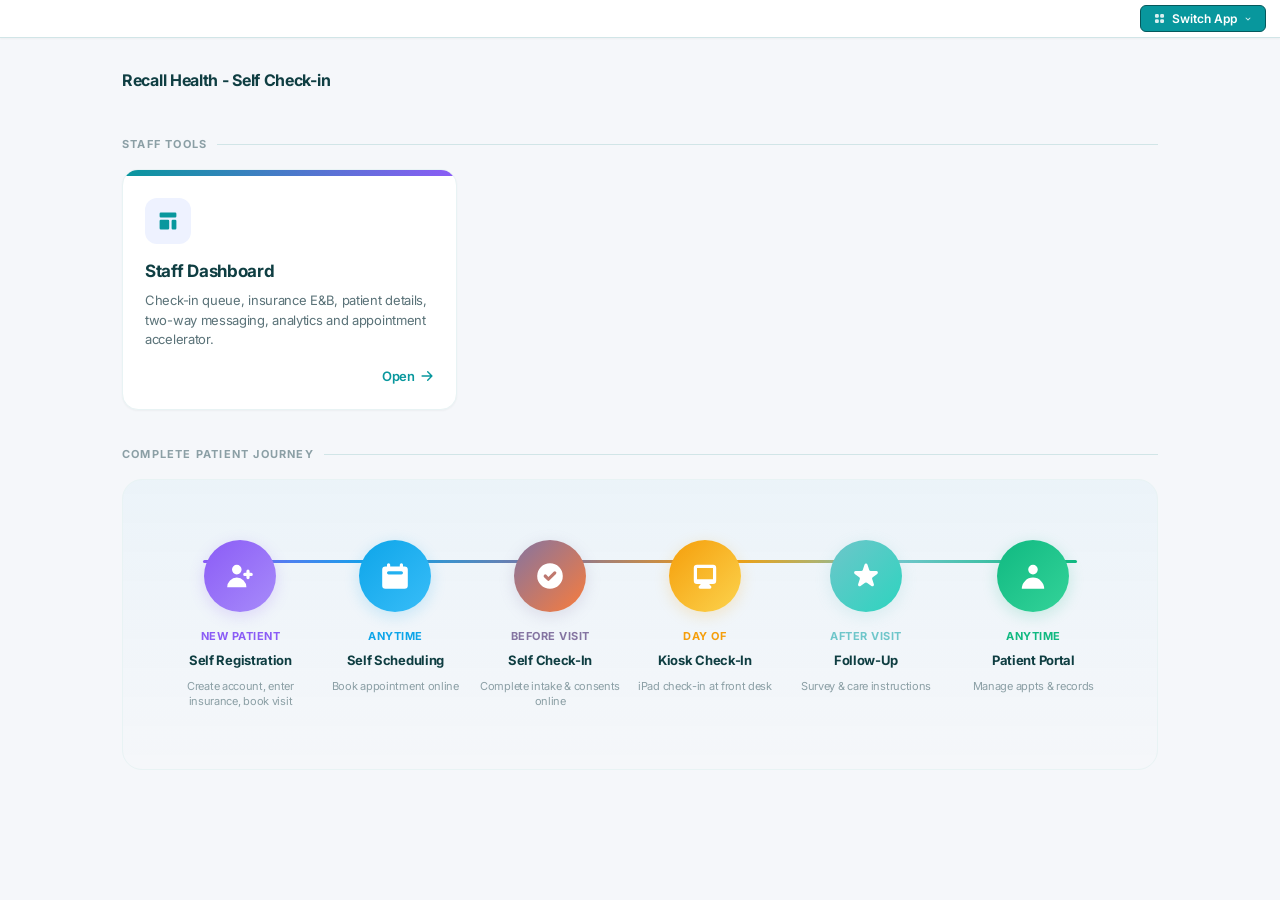
==== commit 65ffb8e0: "Update patient intake app with UI/UX improvements - Rename "Patient Intake" to "Self Check-In" throu" ====
--- a/recall-health-prototype.html
+++ b/recall-health-prototype.html
@@ -58,7 +58,7 @@
     <!-- HEADER WITH LOGO -->
     <div style="display:flex;align-items:center;gap:10px;margin-bottom:28px;padding-bottom:14px;">
       <div>
-        <div style="font-size:16px;font-weight:700;color:var(--t1)">Recall Health - Patient Intake Journey</div>
+        <div style="font-size:16px;font-weight:700;color:var(--t1)">Recall Health - Self Check-in</div>
       </div>
     </div>
 
@@ -220,18 +220,10 @@
       <svg viewBox="0 0 20 20" fill="currentColor"><path d="M2 11a1 1 0 011-1h2a1 1 0 011 1v5a1 1 0 01-1 1H3a1 1 0 01-1-1v-5zM8 7a1 1 0 011-1h2a1 1 0 011 1v9a1 1 0 01-1 1H9a1 1 0 01-1-1V7zM14 4a1 1 0 011-1h2a1 1 0 011 1v12a1 1 0 01-1 1h-2a1 1 0 01-1-1V4z"/></svg>
       Analytics
     </button>
-    <button class="ni" onclick="showView('reports',this)">
-      <svg viewBox="0 0 20 20" fill="currentColor"><path fill-rule="evenodd" d="M4 4a2 2 0 012-2h4.586A2 2 0 0112 2.586L15.414 6A2 2 0 0116 7.414V16a2 2 0 01-2 2H6a2 2 0 01-2-2V4zm2 6a1 1 0 011-1h6a1 1 0 110 2H7a1 1 0 01-1-1zm1 3a1 1 0 100 2h6a1 1 0 100-2H7z" clip-rule="evenodd"/></svg>
-      Reports
-    </button>
   </div>
 
   <div class="sb-section">
     <div class="sb-lbl">Admin</div>
-    <button class="ni" onclick="showView('forms',this)">
-      <svg viewBox="0 0 20 20" fill="currentColor"><path d="M9 2a1 1 0 000 2h2a1 1 0 100-2H9z"/><path fill-rule="evenodd" d="M4 5a2 2 0 012-2 3 3 0 003 3h2a3 3 0 003-3 2 2 0 012 2v11a2 2 0 01-2 2H6a2 2 0 01-2-2V5zm3 4a1 1 0 000 2h.01a1 1 0 100-2H7zm3 0a1 1 0 000 2h3a1 1 0 100-2h-3zm-3 4a1 1 0 100 2h.01a1 1 0 100-2H7zm3 0a1 1 0 100 2h3a1 1 0 100-2h-3z" clip-rule="evenodd"/></svg>
-      Form Builder
-    </button>
     <button class="ni" onclick="showView('settings',this)">
       <svg viewBox="0 0 20 20" fill="currentColor"><path fill-rule="evenodd" d="M11.49 3.17c-.38-1.56-2.6-1.56-2.98 0a1.532 1.532 0 01-2.286.948c-1.372-.836-2.942.734-2.106 2.106.54.886.061 2.042-.947 2.287-1.561.379-1.561 2.6 0 2.978a1.532 1.532 0 01.947 2.287c-.836 1.372.734 2.942 2.106 2.106a1.532 1.532 0 012.287.947c.379 1.561 2.6 1.561 2.978 0a1.533 1.533 0 012.287-.947c1.372.836 2.942-.734 2.106-2.106a1.533 1.533 0 01.947-2.287c1.561-.379 1.561-2.6 0-2.978a1.532 1.532 0 01-.947-2.287c.836-1.372-.734-2.942-2.106-2.106a1.532 1.532 0 01-2.287-.947zM10 13a3 3 0 100-6 3 3 0 000 6z" clip-rule="evenodd"/></svg>
       Settings
@@ -360,7 +352,7 @@
     <div class="krow">
       <div class="kc"><div class="kl">Intake Completion</div><div class="kv">76<small>%</small></div><div class="kf"><span class="kt-up">↑ 8%</span> vs last month</div></div>
       <div class="kc"><div class="kl">Avg. Intake Time</div><div class="kv">4.2<small>min</small></div><div class="kf"><span class="kt-up">↓ 1.8min</span> faster</div></div>
-      <div class="kc"><div class="kl">Time-of-Service</div><div class="kv">$52K</div><div class="kf"><span class="kt-up">↑ 23%</span> this month</div></div>
+      <div class="kc"><div class="kl">Revenue Collected</div><div class="kv">$52K</div><div class="kf"><span class="kt-up">↑ 23%</span> this month</div></div>
       <div class="kc"><div class="kl">No-Show Rate</div><div class="kv">6.2<small>%</small></div><div class="kf"><span class="kt-up">↓ 2.1%</span> reduction</div></div>
       <div class="kc"><div class="kl">E&B Accuracy</div><div class="kv">98<small>%</small></div><div class="kf"><span class="kt-up">↑ 3%</span> claim success</div></div>
     </div>
@@ -370,8 +362,8 @@
         <div class="an-title">Weekly Intake Completions <span>Last 7 days</span></div>
         <div class="ch-wrap" id="bar-chart"></div>
         <div style="display:flex;gap:14px;margin-top:18px">
-          <div style="display:flex;align-items:center;gap:5px;font-size:12px;color:var(--t2)"><span style="width:10px;height:10px;border-radius:2px;background:var(--orange);display:inline-block"></span>Completed</div>
           <div style="display:flex;align-items:center;gap:5px;font-size:12px;color:var(--t2)"><span style="width:10px;height:10px;border-radius:2px;background:var(--borderlt);border:1px solid var(--border);display:inline-block"></span>Scheduled</div>
+          <div style="display:flex;align-items:center;gap:5px;font-size:12px;color:var(--t2)"><span style="width:10px;height:10px;border-radius:2px;background:var(--brand);display:inline-block"></span>Completed</div>
         </div>
       </div>
       <div class="an-card">
@@ -379,7 +371,7 @@
         <div class="donut">
           <svg width="110" height="110" viewBox="0 0 110 110">
             <circle cx="55" cy="55" r="40" fill="none" stroke="#F3F4F6" stroke-width="14"/>
-            <circle cx="55" cy="55" r="40" fill="none" stroke="#F97316" stroke-width="14" stroke-dasharray="189 252" stroke-dashoffset="0"/>
+            <circle cx="55" cy="55" r="40" fill="none" stroke="#8474A1" stroke-width="14" stroke-dasharray="189 252" stroke-dashoffset="0"/>
             <circle cx="55" cy="55" r="40" fill="none" stroke="#F59E0B" stroke-width="14" stroke-dasharray="50 252" stroke-dashoffset="-189"/>
             <circle cx="55" cy="55" r="40" fill="none" stroke="#EF4444" stroke-width="14" stroke-dasharray="31 252" stroke-dashoffset="-239"/>
           </svg>
@@ -398,7 +390,7 @@
         <div class="an-title">Revenue by Channel <span>March 2026</span></div>
         <div class="metric-list">
           <div class="ml-item"><span class="ml-label">Pre-Visit Online</span><div class="ml-bar"><div class="ml-fill" style="width:72%"></div></div><span class="ml-val">$38K</span></div>
-          <div class="ml-item"><span class="ml-label">Time-of-Service</span><div class="ml-bar"><div class="ml-fill" style="width:58%;background:var(--blue)"></div></div><span class="ml-val">$29K</span></div>
+          <div class="ml-item"><span class="ml-label">Time of Service</span><div class="ml-bar"><div class="ml-fill" style="width:58%;background:var(--blue)"></div></div><span class="ml-val">$29K</span></div>
           <div class="ml-item"><span class="ml-label">Post-Visit SMS</span><div class="ml-bar"><div class="ml-fill" style="width:34%;background:var(--green)"></div></div><span class="ml-val">$18K</span></div>
           <div class="ml-item"><span class="ml-label">Payment Plans</span><div class="ml-bar"><div class="ml-fill" style="width:18%;background:var(--purple)"></div></div><span class="ml-val">$9K</span></div>
           <div class="ml-item"><span class="ml-label">Card on File</span><div class="ml-bar"><div class="ml-fill" style="width:25%;background:var(--amber)"></div></div><span class="ml-val">$12K</span></div>
@@ -537,7 +529,13 @@
     <div style="background:var(--white);border:1px solid var(--border);border-radius:12px;padding:0;overflow:hidden;box-shadow:var(--sh1);flex:1;display:flex;flex-direction:column">
       <div style="padding:18px 22px;background:var(--surface);border-bottom:1px solid var(--border);flex-shrink:0">
         <div style="font-size:15px;font-weight:700;color:var(--t1);margin-bottom:3px">Outreach Pipeline</div>
-        <div style="font-size:12px;color:var(--t3)">Track appointment confirmations across all touchpoints</div>
+        <div style="font-size:12px;color:var(--t3);margin-bottom:8px">Track appointment confirmations across all touchpoints</div>
+        <div style="display:flex;gap:16px;flex-wrap:wrap;font-size:11px;color:var(--t3)">
+          <div style="display:flex;align-items:center;gap:4px"><span style="background:#ECFDF5;color:#10B981;padding:2px 6px;border-radius:3px;font-size:11px;font-weight:600">✓</span>Sent</div>
+          <div style="display:flex;align-items:center;gap:4px"><span style="background:#FFFBEB;color:#D97706;padding:2px 6px;border-radius:3px;font-size:11px;font-weight:600">⏳</span>Pending</div>
+          <div style="display:flex;align-items:center;gap:4px"><span style="background:#FEF2F2;color:#DC2626;padding:2px 6px;border-radius:3px;font-size:11px;font-weight:600">✗</span>Failed</div>
+          <div style="display:flex;align-items:center;gap:4px"><span style="background:#F3F4F6;color:var(--t3);padding:2px 6px;border-radius:3px;font-size:11px;font-weight:600">—</span>Not Sent</div>
+        </div>
       </div>
       <div style="overflow-x:auto;flex:1">
         <table style="width:100%;border-collapse:collapse;font-size:12.5px">
@@ -686,237 +684,6 @@
     </div>
   </div>
 
-  <div class="view" id="view-reports">
-    <div style="display:flex;align-items:center;justify-content:space-between;flex-shrink:0">
-      <div>
-        <div style="font-size:18px;font-weight:700;color:var(--t1)">Custom Reports</div>
-        <div style="font-size:13px;color:var(--t2);margin-top:3px">Build, schedule and export reports across all practice data</div>
-      </div>
-      <div style="display:flex;gap:8px">
-        <button onclick="showToast('New report builder opened')" style="padding:9px 16px;background:var(--brand);color:#fff;border:none;border-radius:8px;font-size:13px;font-weight:600;cursor:pointer;font-family:'Inter','Roboto',sans-serif;display:flex;align-items:center;gap:6px">
-          <svg width="13" height="13" viewBox="0 0 20 20" fill="white"><path fill-rule="evenodd" d="M10 18a8 8 0 100-16 8 8 0 000 16zm1-11a1 1 0 10-2 0v2H7a1 1 0 100 2h2v2a1 1 0 102 0v-2h2a1 1 0 100-2h-2V7z" clip-rule="evenodd"/></svg>
-          New Report
-        </button>
-      </div>
-    </div>
-
-    <div style="display:grid;grid-template-columns:1fr 1fr 1fr;gap:14px;flex-shrink:0">
-      <div style="background:var(--white);border-radius:var(--r);border:1px solid var(--borderlt);box-shadow:var(--sh1);overflow:hidden">
-        <div style="padding:14px 16px 12px;border-bottom:1px solid var(--borderlt);font-size:13px;font-weight:700;color:var(--t1)">Saved Reports</div>
-        <div style="display:flex;flex-direction:column">
-          <div data-report="intake" onclick="switchReport('intake')" style="display:flex;align-items:center;gap:10px;padding:12px 16px;border-bottom:1px solid var(--borderlt);cursor:pointer;transition:all .15s;border-left:3px solid transparent" onmouseover="if(!this.classList.contains('active-report'))this.style.background='var(--surface)'" onmouseout="if(!this.classList.contains('active-report'))this.style.background=''">
-            <div style="width:32px;height:32px;border-radius:8px;background:var(--orange-lt);display:flex;align-items:center;justify-content:center;flex-shrink:0;font-size:15px">📊</div>
-            <div style="flex:1"><div style="font-size:13px;font-weight:600;color:var(--t1)">Intake Completion Rate</div><div style="font-size:11.5px;color:var(--t3)">Daily · Last run: today</div></div>
-          </div>
-          <div data-report="revenue" onclick="switchReport('revenue')" style="display:flex;align-items:center;gap:10px;padding:12px 16px;border-bottom:1px solid var(--borderlt);cursor:pointer;transition:all .15s;border-left:3px solid transparent" onmouseover="if(!this.classList.contains('active-report'))this.style.background='var(--surface)'" onmouseout="if(!this.classList.contains('active-report'))this.style.background=''">
-            <div style="width:32px;height:32px;border-radius:8px;background:var(--green-bg);display:flex;align-items:center;justify-content:center;flex-shrink:0;font-size:15px">💰</div>
-            <div style="flex:1"><div style="font-size:13px;font-weight:600;color:var(--t1)">Revenue by Channel</div><div style="font-size:11.5px;color:var(--t3)">Monthly · Last run: Mar 1</div></div>
-          </div>
-          <div data-report="noshow" onclick="switchReport('noshow')" style="display:flex;align-items:center;gap:10px;padding:12px 16px;border-bottom:1px solid var(--borderlt);cursor:pointer;transition:all .15s;border-left:3px solid transparent" onmouseover="if(!this.classList.contains('active-report'))this.style.background='var(--surface)'" onmouseout="if(!this.classList.contains('active-report'))this.style.background=''">
-            <div style="width:32px;height:32px;border-radius:8px;background:var(--red-bg);display:flex;align-items:center;justify-content:center;flex-shrink:0;font-size:15px">📉</div>
-            <div style="flex:1"><div style="font-size:13px;font-weight:600;color:var(--t1)">No-Show Analysis</div><div style="font-size:11.5px;color:var(--t3)">Weekly · Last run: Mon</div></div>
-          </div>
-          <div data-report="insurance" onclick="switchReport('insurance')" style="display:flex;align-items:center;gap:10px;padding:12px 16px;border-bottom:1px solid var(--borderlt);cursor:pointer;transition:all .15s;border-left:3px solid transparent" onmouseover="if(!this.classList.contains('active-report'))this.style.background='var(--surface)'" onmouseout="if(!this.classList.contains('active-report'))this.style.background=''">
-            <div style="width:32px;height:32px;border-radius:8px;background:var(--amber-bg);display:flex;align-items:center;justify-content:center;flex-shrink:0;font-size:15px">🏥</div>
-            <div style="flex:1"><div style="font-size:13px;font-weight:600;color:var(--t1)">Insurance Denial Rate</div><div style="font-size:11.5px;color:var(--t3)">Monthly · Last run: Mar 1</div></div>
-          </div>
-          <div data-report="satisfaction" onclick="switchReport('satisfaction')" style="display:flex;align-items:center;gap:10px;padding:12px 16px;cursor:pointer;transition:all .15s;border-left:3px solid transparent" onmouseover="if(!this.classList.contains('active-report'))this.style.background='var(--surface)'" onmouseout="if(!this.classList.contains('active-report'))this.style.background=''">
-            <div style="width:32px;height:32px;border-radius:8px;background:var(--blue-bg);display:flex;align-items:center;justify-content:center;flex-shrink:0;font-size:15px">⭐</div>
-            <div style="flex:1"><div style="font-size:13px;font-weight:600;color:var(--t1)">Patient Satisfaction</div><div style="font-size:11.5px;color:var(--t3)">On-demand · Last run: yesterday</div></div>
-          </div>
-        </div>
-      </div>
-
-      <div id="report-intake" style="background:var(--white);border-radius:var(--r);border:1px solid var(--borderlt);box-shadow:var(--sh1);overflow:hidden;grid-column:2/4">
-        <div style="padding:14px 16px 12px;border-bottom:1px solid var(--borderlt);display:flex;align-items:center;justify-content:space-between">
-          <span style="font-size:13px;font-weight:700;color:var(--t1)">Intake Completion Rate - March 2026</span>
-          <div style="display:flex;gap:8px">
-            <button onclick="showToast('Exported to Excel')" style="padding:5px 12px;border:1px solid var(--border);border-radius:6px;background:var(--white);color:var(--t2);font-size:12px;font-weight:500;cursor:pointer;font-family:'Roboto',sans-serif">Export XLS</button>
-            <button onclick="showToast('PDF downloaded')" style="padding:5px 12px;border:1px solid var(--border);border-radius:6px;background:var(--white);color:var(--t2);font-size:12px;font-weight:500;cursor:pointer;font-family:'Roboto',sans-serif">Export PDF</button>
-          </div>
-        </div>
-        <div style="padding:18px">
-          <div style="display:grid;grid-template-columns:repeat(4,1fr);gap:12px;margin-bottom:18px">
-            <div style="background:var(--surface);border-radius:8px;padding:12px;text-align:center"><div style="font-size:22px;font-weight:700;color:var(--orange)">76%</div><div style="font-size:11px;color:var(--t3);margin-top:3px">Pre-Registration Rate</div></div>
-            <div style="background:var(--surface);border-radius:8px;padding:12px;text-align:center"><div style="font-size:22px;font-weight:700;color:var(--green)">4.2<span style="font-size:13px">min</span></div><div style="font-size:11px;color:var(--t3);margin-top:3px">Avg Intake Time</div></div>
-            <div style="background:var(--surface);border-radius:8px;padding:12px;text-align:center"><div style="font-size:22px;font-weight:700;color:var(--blue)">98%</div><div style="font-size:11px;color:var(--t3);margin-top:3px">E&amp;B Accuracy</div></div>
-            <div style="background:var(--surface);border-radius:8px;padding:12px;text-align:center"><div style="font-size:22px;font-weight:700;color:var(--amber)">6.2%</div><div style="font-size:11px;color:var(--t3);margin-top:3px">No-Show Rate</div></div>
-          </div>
-          <div style="overflow-x:auto">
-            <table style="width:100%;border-collapse:collapse">
-              <thead><tr style="background:var(--surface)">
-                <th style="text-align:left;padding:9px 12px;font-size:10.5px;font-weight:600;color:var(--t3);text-transform:uppercase;letter-spacing:.5px;border-bottom:1px solid var(--border)">Provider</th>
-                <th style="text-align:left;padding:9px 12px;font-size:10.5px;font-weight:600;color:var(--t3);text-transform:uppercase;letter-spacing:.5px;border-bottom:1px solid var(--border)">Scheduled</th>
-                <th style="text-align:left;padding:9px 12px;font-size:10.5px;font-weight:600;color:var(--t3);text-transform:uppercase;letter-spacing:.5px;border-bottom:1px solid var(--border)">Pre-Reg</th>
-                <th style="text-align:left;padding:9px 12px;font-size:10.5px;font-weight:600;color:var(--t3);text-transform:uppercase;letter-spacing:.5px;border-bottom:1px solid var(--border)">Rate</th>
-                <th style="text-align:left;padding:9px 12px;font-size:10.5px;font-weight:600;color:var(--t3);text-transform:uppercase;letter-spacing:.5px;border-bottom:1px solid var(--border)">Avg Time</th>
-                <th style="text-align:left;padding:9px 12px;font-size:10.5px;font-weight:600;color:var(--t3);text-transform:uppercase;letter-spacing:.5px;border-bottom:1px solid var(--border)">Revenue</th>
-                <th style="text-align:left;padding:9px 12px;font-size:10.5px;font-weight:600;color:var(--t3);text-transform:uppercase;letter-spacing:.5px;border-bottom:1px solid var(--border)">No-Shows</th>
-              </tr></thead>
-              <tbody>
-                <tr style="border-bottom:1px solid var(--borderlt)"><td style="padding:10px 12px"><div style="display:flex;align-items:center;gap:7px"><div style="width:8px;height:8px;border-radius:50%;background:#08979D;flex-shrink:0"></div><span style="font-size:13px;font-weight:600;color:var(--t1)">Dr. Reyes</span></div></td><td style="padding:10px 12px;font-size:13px;color:var(--t2)">284</td><td style="padding:10px 12px;font-size:13px;color:var(--t2)">224</td><td style="padding:10px 12px"><div style="display:flex;align-items:center;gap:6px"><div style="width:50px;height:5px;background:var(--border);border-radius:3px;overflow:hidden"><div style="width:79%;height:100%;background:var(--green);border-radius:3px"></div></div><span style="font-size:12px;font-weight:700;color:var(--green)">79%</span></div></td><td style="padding:10px 12px;font-size:13px;color:var(--t2)">3.8 min</td><td style="padding:10px 12px;font-size:13px;font-weight:600;color:var(--t1)">$21,840</td><td style="padding:10px 12px;font-size:13px;color:var(--red)">4.2%</td></tr>
-                <tr style="border-bottom:1px solid var(--borderlt)"><td style="padding:10px 12px"><div style="display:flex;align-items:center;gap:7px"><div style="width:8px;height:8px;border-radius:50%;background:#8474A1;flex-shrink:0"></div><span style="font-size:13px;font-weight:600;color:var(--t1)">Dr. Nguyen</span></div></td><td style="padding:10px 12px;font-size:13px;color:var(--t2)">261</td><td style="padding:10px 12px;font-size:13px;color:var(--t2)">194</td><td style="padding:10px 12px"><div style="display:flex;align-items:center;gap:6px"><div style="width:50px;height:5px;background:var(--border);border-radius:3px;overflow:hidden"><div style="width:74%;height:100%;background:var(--amber);border-radius:3px"></div></div><span style="font-size:12px;font-weight:700;color:var(--amber)">74%</span></div></td><td style="padding:10px 12px;font-size:13px;color:var(--t2)">4.5 min</td><td style="padding:10px 12px;font-size:13px;font-weight:600;color:var(--t1)">$18,920</td><td style="padding:10px 12px;font-size:13px;color:var(--amber)">6.9%</td></tr>
-                <tr><td style="padding:10px 12px"><div style="display:flex;align-items:center;gap:7px"><div style="width:8px;height:8px;border-radius:50%;background:#6EC6CA;flex-shrink:0"></div><span style="font-size:13px;font-weight:600;color:var(--t1)">Dr. Patel</span></div></td><td style="padding:10px 12px;font-size:13px;color:var(--t2)">238</td><td style="padding:10px 12px;font-size:13px;color:var(--t2)">186</td><td style="padding:10px 12px"><div style="display:flex;align-items:center;gap:6px"><div style="width:50px;height:5px;background:var(--border);border-radius:3px;overflow:hidden"><div style="width:78%;height:100%;background:var(--green);border-radius:3px"></div></div><span style="font-size:12px;font-weight:700;color:var(--green)">78%</span></div></td><td style="padding:10px 12px;font-size:13px;color:var(--t2)">4.1 min</td><td style="padding:10px 12px;font-size:13px;font-weight:600;color:var(--t1)">$17,260</td><td style="padding:10px 12px;font-size:13px;color:var(--green)">4.6%</td></tr>
-              </tbody>
-            </table>
-          </div>
-        </div>
-      </div>
-
-      <div id="report-revenue" style="display:none;background:var(--white);border-radius:var(--r);border:1px solid var(--borderlt);box-shadow:var(--sh1);overflow:hidden;grid-column:2/4">
-        <div style="padding:14px 16px 12px;border-bottom:1px solid var(--borderlt);display:flex;align-items:center;justify-content:space-between">
-          <span style="font-size:13px;font-weight:700;color:var(--t1)">Revenue by Channel - March 2026</span>
-          <div style="display:flex;gap:8px">
-            <button onclick="showToast('Exported to Excel')" style="padding:5px 12px;border:1px solid var(--border);border-radius:6px;background:var(--white);color:var(--t2);font-size:12px;font-weight:500;cursor:pointer;font-family:'Roboto',sans-serif">Export XLS</button>
-            <button onclick="showToast('PDF downloaded')" style="padding:5px 12px;border:1px solid var(--border);border-radius:6px;background:var(--white);color:var(--t2);font-size:12px;font-weight:500;cursor:pointer;font-family:'Roboto',sans-serif">Export PDF</button>
-          </div>
-        </div>
-        <div style="padding:18px">
-          <div style="display:grid;grid-template-columns:repeat(4,1fr);gap:12px;margin-bottom:18px">
-            <div style="background:var(--surface);border-radius:8px;padding:12px;text-align:center"><div style="font-size:22px;font-weight:700;color:var(--blue)">$184,820</div><div style="font-size:11px;color:var(--t3);margin-top:3px">Total Revenue</div></div>
-            <div style="background:var(--surface);border-radius:8px;padding:12px;text-align:center"><div style="font-size:22px;font-weight:700;color:var(--green)">$98,240</div><div style="font-size:11px;color:var(--t3);margin-top:3px">Self-Pay Revenue</div></div>
-            <div style="background:var(--surface);border-radius:8px;padding:12px;text-align:center"><div style="font-size:22px;font-weight:700;color:var(--orange)">$76,580</div><div style="font-size:11px;color:var(--t3);margin-top:3px">Insurance Revenue</div></div>
-            <div style="background:var(--surface);border-radius:8px;padding:12px;text-align:center"><div style="font-size:22px;font-weight:700;color:var(--amber)">42.5%</div><div style="font-size:11px;color:var(--t3);margin-top:3px">Insurance Mix</div></div>
-          </div>
-          <div style="overflow-x:auto">
-            <table style="width:100%;border-collapse:collapse">
-              <thead><tr style="background:var(--surface)">
-                <th style="text-align:left;padding:9px 12px;font-size:10.5px;font-weight:600;color:var(--t3);text-transform:uppercase;letter-spacing:.5px;border-bottom:1px solid var(--border)">Channel</th>
-                <th style="text-align:left;padding:9px 12px;font-size:10.5px;font-weight:600;color:var(--t3);text-transform:uppercase;letter-spacing:.5px;border-bottom:1px solid var(--border)">Visits</th>
-                <th style="text-align:left;padding:9px 12px;font-size:10.5px;font-weight:600;color:var(--t3);text-transform:uppercase;letter-spacing:.5px;border-bottom:1px solid var(--border)">Avg Charge</th>
-                <th style="text-align:left;padding:9px 12px;font-size:10.5px;font-weight:600;color:var(--t3);text-transform:uppercase;letter-spacing:.5px;border-bottom:1px solid var(--border)">Total Revenue</th>
-                <th style="text-align:left;padding:9px 12px;font-size:10.5px;font-weight:600;color:var(--t3);text-transform:uppercase;letter-spacing:.5px;border-bottom:1px solid var(--border)">% of Total</th>
-                <th style="text-align:left;padding:9px 12px;font-size:10.5px;font-weight:600;color:var(--t3);text-transform:uppercase;letter-spacing:.5px;border-bottom:1px solid var(--border)">Trend</th>
-              </tr></thead>
-              <tbody>
-                <tr style="border-bottom:1px solid var(--borderlt)"><td style="padding:10px 12px"><div style="display:flex;align-items:center;gap:7px"><div style="width:8px;height:8px;border-radius:50%;background:#08979D;flex-shrink:0"></div><span style="font-size:13px;font-weight:600;color:var(--t1)">Self-Pay</span></div></td><td style="padding:10px 12px;font-size:13px;color:var(--t2)">542</td><td style="padding:10px 12px;font-size:13px;color:var(--t2)">$181</td><td style="padding:10px 12px;font-size:13px;font-weight:600;color:var(--t1)">$98,240</td><td style="padding:10px 12px"><div style="display:flex;align-items:center;gap:6px"><div style="width:50px;height:5px;background:var(--border);border-radius:3px;overflow:hidden"><div style="width:53%;height:100%;background:var(--green);border-radius:3px"></div></div><span style="font-size:12px;font-weight:700;color:var(--green)">53.2%</span></div></td><td style="padding:10px 12px;font-size:13px;color:var(--green)">↑ 8.2%</td></tr>
-                <tr style="border-bottom:1px solid var(--borderlt)"><td style="padding:10px 12px"><div style="display:flex;align-items:center;gap:7px"><div style="width:8px;height:8px;border-radius:50%;background:#8474A1;flex-shrink:0"></div><span style="font-size:13px;font-weight:600;color:var(--t1)">Insurance</span></div></td><td style="padding:10px 12px;font-size:13px;color:var(--t2)">428</td><td style="padding:10px 12px;font-size:13px;color:var(--t2)">$179</td><td style="padding:10px 12px;font-size:13px;font-weight:600;color:var(--t1)">$76,580</td><td style="padding:10px 12px"><div style="display:flex;align-items:center;gap:6px"><div style="width:50px;height:5px;background:var(--border);border-radius:3px;overflow:hidden"><div style="width:42%;height:100%;background:var(--orange);border-radius:3px"></div></div><span style="font-size:12px;font-weight:700;color:var(--orange)">41.5%</span></div></td><td style="padding:10px 12px;font-size:13px;color:var(--amber)">↑ 4.1%</td></tr>
-                <tr><td style="padding:10px 12px"><div style="display:flex;align-items:center;gap:7px"><div style="width:8px;height:8px;border-radius:50%;background:#6EC6CA;flex-shrink:0"></div><span style="font-size:13px;font-weight:600;color:var(--t1)">Other</span></div></td><td style="padding:10px 12px;font-size:13px;color:var(--t2)">115</td><td style="padding:10px 12px;font-size:13px;color:var(--t2)">$165</td><td style="padding:10px 12px;font-size:13px;font-weight:600;color:var(--t1)">$10,000</td><td style="padding:10px 12px"><div style="display:flex;align-items:center;gap:6px"><div style="width:50px;height:5px;background:var(--border);border-radius:3px;overflow:hidden"><div style="width:5%;height:100%;background:var(--blue);border-radius:3px"></div></div><span style="font-size:12px;font-weight:700;color:var(--blue)">5.4%</span></div></td><td style="padding:10px 12px;font-size:13px;color:var(--red)">↓ 2.3%</td></tr>
-              </tbody>
-            </table>
-          </div>
-        </div>
-      </div>
-
-      <div id="report-noshow" style="display:none;background:var(--white);border-radius:var(--r);border:1px solid var(--borderlt);box-shadow:var(--sh1);overflow:hidden;grid-column:2/4">
-        <div style="padding:14px 16px 12px;border-bottom:1px solid var(--borderlt);display:flex;align-items:center;justify-content:space-between">
-          <span style="font-size:13px;font-weight:700;color:var(--t1)">No-Show Analysis - Last 30 Days</span>
-          <div style="display:flex;gap:8px">
-            <button onclick="showToast('Exported to Excel')" style="padding:5px 12px;border:1px solid var(--border);border-radius:6px;background:var(--white);color:var(--t2);font-size:12px;font-weight:500;cursor:pointer;font-family:'Roboto',sans-serif">Export XLS</button>
-            <button onclick="showToast('PDF downloaded')" style="padding:5px 12px;border:1px solid var(--border);border-radius:6px;background:var(--white);color:var(--t2);font-size:12px;font-weight:500;cursor:pointer;font-family:'Roboto',sans-serif">Export PDF</button>
-          </div>
-        </div>
-        <div style="padding:18px">
-          <div style="display:grid;grid-template-columns:repeat(4,1fr);gap:12px;margin-bottom:18px">
-            <div style="background:var(--surface);border-radius:8px;padding:12px;text-align:center"><div style="font-size:22px;font-weight:700;color:var(--red)">142</div><div style="font-size:11px;color:var(--t3);margin-top:3px">Total No-Shows</div></div>
-            <div style="background:var(--surface);border-radius:8px;padding:12px;text-align:center"><div style="font-size:22px;font-weight:700;color:var(--amber)">5.8%</div><div style="font-size:11px;color:var(--t3);margin-top:3px">No-Show Rate</div></div>
-            <div style="background:var(--surface);border-radius:8px;padding:12px;text-align:center"><div style="font-size:22px;font-weight:700;color:var(--orange)">$24,380</div><div style="font-size:11px;color:var(--t3);margin-top:3px">Est. Lost Revenue</div></div>
-            <div style="background:var(--surface);border-radius:8px;padding:12px;text-align:center"><div style="font-size:22px;font-weight:700;color:var(--blue)">Wed</div><div style="font-size:11px;color:var(--t3);margin-top:3px">Highest No-Show Day</div></div>
-          </div>
-          <div style="overflow-x:auto">
-            <table style="width:100%;border-collapse:collapse">
-              <thead><tr style="background:var(--surface)">
-                <th style="text-align:left;padding:9px 12px;font-size:10.5px;font-weight:600;color:var(--t3);text-transform:uppercase;letter-spacing:.5px;border-bottom:1px solid var(--border)">Provider</th>
-                <th style="text-align:left;padding:9px 12px;font-size:10.5px;font-weight:600;color:var(--t3);text-transform:uppercase;letter-spacing:.5px;border-bottom:1px solid var(--border)">Scheduled</th>
-                <th style="text-align:left;padding:9px 12px;font-size:10.5px;font-weight:600;color:var(--t3);text-transform:uppercase;letter-spacing:.5px;border-bottom:1px solid var(--border)">No-Shows</th>
-                <th style="text-align:left;padding:9px 12px;font-size:10.5px;font-weight:600;color:var(--t3);text-transform:uppercase;letter-spacing:.5px;border-bottom:1px solid var(--border)">Rate</th>
-                <th style="text-align:left;padding:9px 12px;font-size:10.5px;font-weight:600;color:var(--t3);text-transform:uppercase;letter-spacing:.5px;border-bottom:1px solid var(--border)">Top Reason</th>
-                <th style="text-align:left;padding:9px 12px;font-size:10.5px;font-weight:600;color:var(--t3);text-transform:uppercase;letter-spacing:.5px;border-bottom:1px solid var(--border)">Trend</th>
-              </tr></thead>
-              <tbody>
-                <tr style="border-bottom:1px solid var(--borderlt)"><td style="padding:10px 12px"><div style="display:flex;align-items:center;gap:7px"><div style="width:8px;height:8px;border-radius:50%;background:#08979D;flex-shrink:0"></div><span style="font-size:13px;font-weight:600;color:var(--t1)">Dr. Reyes</span></div></td><td style="padding:10px 12px;font-size:13px;color:var(--t2)">284</td><td style="padding:10px 12px;font-size:13px;color:var(--red)">12</td><td style="padding:10px 12px"><div style="display:flex;align-items:center;gap:6px"><div style="width:50px;height:5px;background:var(--border);border-radius:3px;overflow:hidden"><div style="width:42%;height:100%;background:var(--red);border-radius:3px"></div></div><span style="font-size:12px;font-weight:700;color:var(--red)">4.2%</span></div></td><td style="padding:10px 12px;font-size:13px;color:var(--t2)">Forgot appt</td><td style="padding:10px 12px;font-size:13px;color:var(--green)">↓ 1.2%</td></tr>
-                <tr style="border-bottom:1px solid var(--borderlt)"><td style="padding:10px 12px"><div style="display:flex;align-items:center;gap:7px"><div style="width:8px;height:8px;border-radius:50%;background:#8474A1;flex-shrink:0"></div><span style="font-size:13px;font-weight:600;color:var(--t1)">Dr. Nguyen</span></div></td><td style="padding:10px 12px;font-size:13px;color:var(--t2)">261</td><td style="padding:10px 12px;font-size:13px;color:var(--red)">18</td><td style="padding:10px 12px"><div style="display:flex;align-items:center;gap:6px"><div style="width:50px;height:5px;background:var(--border);border-radius:3px;overflow:hidden"><div style="width:69%;height:100%;background:var(--red);border-radius:3px"></div></div><span style="font-size:12px;font-weight:700;color:var(--red)">6.9%</span></div></td><td style="padding:10px 12px;font-size:13px;color:var(--t2)">Weather</td><td style="padding:10px 12px;font-size:13px;color:var(--red)">↑ 2.1%</td></tr>
-                <tr><td style="padding:10px 12px"><div style="display:flex;align-items:center;gap:7px"><div style="width:8px;height:8px;border-radius:50%;background:#6EC6CA;flex-shrink:0"></div><span style="font-size:13px;font-weight:600;color:var(--t1)">Dr. Patel</span></div></td><td style="padding:10px 12px;font-size:13px;color:var(--t2)">238</td><td style="padding:10px 12px;font-size:13px;color:var(--red)">8</td><td style="padding:10px 12px"><div style="display:flex;align-items:center;gap:6px"><div style="width:50px;height:5px;background:var(--border);border-radius:3px;overflow:hidden"><div style="width:34%;height:100%;background:var(--red);border-radius:3px"></div></div><span style="font-size:12px;font-weight:700;color:var(--red)">3.4%</span></div></td><td style="padding:10px 12px;font-size:13px;color:var(--t2)">Work conflict</td><td style="padding:10px 12px;font-size:13px;color:var(--green)">↓ 0.8%</td></tr>
-              </tbody>
-            </table>
-          </div>
-        </div>
-      </div>
-
-      <div id="report-insurance" style="display:none;background:var(--white);border-radius:var(--r);border:1px solid var(--borderlt);box-shadow:var(--sh1);overflow:hidden;grid-column:2/4">
-        <div style="padding:14px 16px 12px;border-bottom:1px solid var(--borderlt);display:flex;align-items:center;justify-content:space-between">
-          <span style="font-size:13px;font-weight:700;color:var(--t1)">Insurance Denial Rate - Q1 2026</span>
-          <div style="display:flex;gap:8px">
-            <button onclick="showToast('Exported to Excel')" style="padding:5px 12px;border:1px solid var(--border);border-radius:6px;background:var(--white);color:var(--t2);font-size:12px;font-weight:500;cursor:pointer;font-family:'Roboto',sans-serif">Export XLS</button>
-            <button onclick="showToast('PDF downloaded')" style="padding:5px 12px;border:1px solid var(--border);border-radius:6px;background:var(--white);color:var(--t2);font-size:12px;font-weight:500;cursor:pointer;font-family:'Roboto',sans-serif">Export PDF</button>
-          </div>
-        </div>
-        <div style="padding:18px">
-          <div style="display:grid;grid-template-columns:repeat(4,1fr);gap:12px;margin-bottom:18px">
-            <div style="background:var(--surface);border-radius:8px;padding:12px;text-align:center"><div style="font-size:22px;font-weight:700;color:var(--red)">3.2%</div><div style="font-size:11px;color:var(--t3);margin-top:3px">Overall Denial Rate</div></div>
-            <div style="background:var(--surface);border-radius:8px;padding:12px;text-align:center"><div style="font-size:22px;font-weight:700;color:var(--orange)">47</div><div style="font-size:11px;color:var(--t3);margin-top:3px">Claims Denied</div></div>
-            <div style="background:var(--surface);border-radius:8px;padding:12px;text-align:center"><div style="font-size:22px;font-weight:700;color:var(--amber)">$38,960</div><div style="font-size:11px;color:var(--t3);margin-top:3px">Est. Denial Value</div></div>
-            <div style="background:var(--surface);border-radius:8px;padding:12px;text-align:center"><div style="font-size:22px;font-weight:700;color:var(--green)">72%</div><div style="font-size:11px;color:var(--t3);margin-top:3px">Appeals Success</div></div>
-          </div>
-          <div style="overflow-x:auto">
-            <table style="width:100%;border-collapse:collapse">
-              <thead><tr style="background:var(--surface)">
-                <th style="text-align:left;padding:9px 12px;font-size:10.5px;font-weight:600;color:var(--t3);text-transform:uppercase;letter-spacing:.5px;border-bottom:1px solid var(--border)">Payer</th>
-                <th style="text-align:left;padding:9px 12px;font-size:10.5px;font-weight:600;color:var(--t3);text-transform:uppercase;letter-spacing:.5px;border-bottom:1px solid var(--border)">Claims</th>
-                <th style="text-align:left;padding:9px 12px;font-size:10.5px;font-weight:600;color:var(--t3);text-transform:uppercase;letter-spacing:.5px;border-bottom:1px solid var(--border)">Denied</th>
-                <th style="text-align:left;padding:9px 12px;font-size:10.5px;font-weight:600;color:var(--t3);text-transform:uppercase;letter-spacing:.5px;border-bottom:1px solid var(--border)">Rate</th>
-                <th style="text-align:left;padding:9px 12px;font-size:10.5px;font-weight:600;color:var(--t3);text-transform:uppercase;letter-spacing:.5px;border-bottom:1px solid var(--border)">Top Reason</th>
-                <th style="text-align:left;padding:9px 12px;font-size:10.5px;font-weight:600;color:var(--t3);text-transform:uppercase;letter-spacing:.5px;border-bottom:1px solid var(--border)">Trend</th>
-              </tr></thead>
-              <tbody>
-                <tr style="border-bottom:1px solid var(--borderlt)"><td style="padding:10px 12px"><div style="display:flex;align-items:center;gap:7px"><div style="width:8px;height:8px;border-radius:50%;background:#08979D;flex-shrink:0"></div><span style="font-size:13px;font-weight:600;color:var(--t1)">Aetna</span></div></td><td style="padding:10px 12px;font-size:13px;color:var(--t2)">284</td><td style="padding:10px 12px;font-size:13px;color:var(--red)">8</td><td style="padding:10px 12px"><div style="display:flex;align-items:center;gap:6px"><div style="width:50px;height:5px;background:var(--border);border-radius:3px;overflow:hidden"><div style="width:28%;height:100%;background:var(--amber);border-radius:3px"></div></div><span style="font-size:12px;font-weight:700;color:var(--amber)">2.8%</span></div></td><td style="padding:10px 12px;font-size:13px;color:var(--t2)">Non-covered proc</td><td style="padding:10px 12px;font-size:13px;color:var(--green)">↓ 0.9%</td></tr>
-                <tr style="border-bottom:1px solid var(--borderlt)"><td style="padding:10px 12px"><div style="display:flex;align-items:center;gap:7px"><div style="width:8px;height:8px;border-radius:50%;background:#8474A1;flex-shrink:0"></div><span style="font-size:13px;font-weight:600;color:var(--t1)">Blue Cross</span></div></td><td style="padding:10px 12px;font-size:13px;color:var(--t2)">261</td><td style="padding:10px 12px;font-size:13px;color:var(--red)">12</td><td style="padding:10px 12px"><div style="display:flex;align-items:center;gap:6px"><div style="width:50px;height:5px;background:var(--border);border-radius:3px;overflow:hidden"><div style="width:46%;height:100%;background:var(--red);border-radius:3px"></div></div><span style="font-size:12px;font-weight:700;color:var(--red)">4.6%</span></div></td><td style="padding:10px 12px;font-size:13px;color:var(--t2)">Prior auth</td><td style="padding:10px 12px;font-size:13px;color:var(--red)">↑ 1.2%</td></tr>
-                <tr><td style="padding:10px 12px"><div style="display:flex;align-items:center;gap:7px"><div style="width:8px;height:8px;border-radius:50%;background:#6EC6CA;flex-shrink:0"></div><span style="font-size:13px;font-weight:600;color:var(--t1)">United Health</span></div></td><td style="padding:10px 12px;font-size:13px;color:var(--t2)">238</td><td style="padding:10px 12px;font-size:13px;color:var(--red)">15</td><td style="padding:10px 12px"><div style="display:flex;align-items:center;gap:6px"><div style="width:50px;height:5px;background:var(--border);border-radius:3px;overflow:hidden"><div style="width:63%;height:100%;background:var(--red);border-radius:3px"></div></div><span style="font-size:12px;font-weight:700;color:var(--red)">6.3%</span></div></td><td style="padding:10px 12px;font-size:13px;color:var(--t2)">Out-of-network</td><td style="padding:10px 12px;font-size:13px;color:var(--red)">↑ 2.1%</td></tr>
-              </tbody>
-            </table>
-          </div>
-        </div>
-      </div>
-
-      <div id="report-satisfaction" style="display:none;background:var(--white);border-radius:var(--r);border:1px solid var(--borderlt);box-shadow:var(--sh1);overflow:hidden;grid-column:2/4">
-        <div style="padding:14px 16px 12px;border-bottom:1px solid var(--borderlt);display:flex;align-items:center;justify-content:space-between">
-          <span style="font-size:13px;font-weight:700;color:var(--t1)">Patient Satisfaction - March 2026</span>
-          <div style="display:flex;gap:8px">
-            <button onclick="showToast('Exported to Excel')" style="padding:5px 12px;border:1px solid var(--border);border-radius:6px;background:var(--white);color:var(--t2);font-size:12px;font-weight:500;cursor:pointer;font-family:'Roboto',sans-serif">Export XLS</button>
-            <button onclick="showToast('PDF downloaded')" style="padding:5px 12px;border:1px solid var(--border);border-radius:6px;background:var(--white);color:var(--t2);font-size:12px;font-weight:500;cursor:pointer;font-family:'Roboto',sans-serif">Export PDF</button>
-          </div>
-        </div>
-        <div style="padding:18px">
-          <div style="display:grid;grid-template-columns:repeat(4,1fr);gap:12px;margin-bottom:18px">
-            <div style="background:var(--surface);border-radius:8px;padding:12px;text-align:center"><div style="font-size:22px;font-weight:700;color:var(--green)">4.6</div><div style="font-size:11px;color:var(--t3);margin-top:3px">Avg Overall Rating (5.0)</div></div>
-            <div style="background:var(--surface);border-radius:8px;padding:12px;text-align:center"><div style="font-size:22px;font-weight:700;color:var(--green)">94%</div><div style="font-size:11px;color:var(--t3);margin-top:3px">Likely to Recommend</div></div>
-            <div style="background:var(--surface);border-radius:8px;padding:12px;text-align:center"><div style="font-size:22px;font-weight:700;color:var(--orange)">847</div><div style="font-size:11px;color:var(--t3);margin-top:3px">Responses</div></div>
-            <div style="background:var(--surface);border-radius:8px;padding:12px;text-align:center"><div style="font-size:22px;font-weight:700;color:var(--blue)">68%</div><div style="font-size:11px;color:var(--t3);margin-top:3px">Response Rate</div></div>
-          </div>
-          <div style="overflow-x:auto">
-            <table style="width:100%;border-collapse:collapse">
-              <thead><tr style="background:var(--surface)">
-                <th style="text-align:left;padding:9px 12px;font-size:10.5px;font-weight:600;color:var(--t3);text-transform:uppercase;letter-spacing:.5px;border-bottom:1px solid var(--border)">Provider</th>
-                <th style="text-align:left;padding:9px 12px;font-size:10.5px;font-weight:600;color:var(--t3);text-transform:uppercase;letter-spacing:.5px;border-bottom:1px solid var(--border)">Rating</th>
-                <th style="text-align:left;padding:9px 12px;font-size:10.5px;font-weight:600;color:var(--t3);text-transform:uppercase;letter-spacing:.5px;border-bottom:1px solid var(--border)">Responses</th>
-                <th style="text-align:left;padding:9px 12px;font-size:10.5px;font-weight:600;color:var(--t3);text-transform:uppercase;letter-spacing:.5px;border-bottom:1px solid var(--border)">Recommend %</th>
-                <th style="text-align:left;padding:9px 12px;font-size:10.5px;font-weight:600;color:var(--t3);text-transform:uppercase;letter-spacing:.5px;border-bottom:1px solid var(--border)">Top Feedback</th>
-                <th style="text-align:left;padding:9px 12px;font-size:10.5px;font-weight:600;color:var(--t3);text-transform:uppercase;letter-spacing:.5px;border-bottom:1px solid var(--border)">Trend</th>
-              </tr></thead>
-              <tbody>
-                <tr style="border-bottom:1px solid var(--borderlt)"><td style="padding:10px 12px"><div style="display:flex;align-items:center;gap:7px"><div style="width:8px;height:8px;border-radius:50%;background:#08979D;flex-shrink:0"></div><span style="font-size:13px;font-weight:600;color:var(--t1)">Dr. Reyes</span></div></td><td style="padding:10px 12px;font-size:13px;color:var(--t2)"><span style="font-weight:600;color:var(--green)">4.8 ⭐</span></td><td style="padding:10px 12px;font-size:13px;color:var(--t2)">324</td><td style="padding:10px 12px"><div style="display:flex;align-items:center;gap:6px"><div style="width:50px;height:5px;background:var(--border);border-radius:3px;overflow:hidden"><div style="width:96%;height:100%;background:var(--green);border-radius:3px"></div></div><span style="font-size:12px;font-weight:700;color:var(--green)">96%</span></div></td><td style="padding:10px 12px;font-size:13px;color:var(--t2)">Friendly staff</td><td style="padding:10px 12px;font-size:13px;color:var(--green)">↑ 2.1%</td></tr>
-                <tr style="border-bottom:1px solid var(--borderlt)"><td style="padding:10px 12px"><div style="display:flex;align-items:center;gap:7px"><div style="width:8px;height:8px;border-radius:50%;background:#8474A1;flex-shrink:0"></div><span style="font-size:13px;font-weight:600;color:var(--t1)">Dr. Nguyen</span></div></td><td style="padding:10px 12px;font-size:13px;color:var(--t2)"><span style="font-weight:600;color:var(--green)">4.4 ⭐</span></td><td style="padding:10px 12px;font-size:13px;color:var(--t2)">281</td><td style="padding:10px 12px"><div style="display:flex;align-items:center;gap:6px"><div style="width:50px;height:5px;background:var(--border);border-radius:3px;overflow:hidden"><div style="width:91%;height:100%;background:var(--green);border-radius:3px"></div></div><span style="font-size:12px;font-weight:700;color:var(--green)">91%</span></div></td><td style="padding:10px 12px;font-size:13px;color:var(--t2)">Quick service</td><td style="padding:10px 12px;font-size:13px;color:var(--green)">↑ 1.3%</td></tr>
-                <tr><td style="padding:10px 12px"><div style="display:flex;align-items:center;gap:7px"><div style="width:8px;height:8px;border-radius:50%;background:#6EC6CA;flex-shrink:0"></div><span style="font-size:13px;font-weight:600;color:var(--t1)">Dr. Patel</span></div></td><td style="padding:10px 12px;font-size:13px;color:var(--t2)"><span style="font-weight:600;color:var(--orange)">4.2 ⭐</span></td><td style="padding:10px 12px;font-size:13px;color:var(--t2)">242</td><td style="padding:10px 12px"><div style="display:flex;align-items:center;gap:6px"><div style="width:50px;height:5px;background:var(--border);border-radius:3px;overflow:hidden"><div style="width:88%;height:100%;background:var(--green);border-radius:3px"></div></div><span style="font-size:12px;font-weight:700;color:var(--green)">88%</span></div></td><td style="padding:10px 12px;font-size:13px;color:var(--t2)">Good listening</td><td style="padding:10px 12px;font-size:13px;color:var(--amber)">→ 0%</td></tr>
-              </tbody>
-            </table>
-          </div>
-        </div>
-      </div>
-    </div>
-
-    <div style="background:var(--white);border-radius:var(--r);border:1px solid var(--borderlt);box-shadow:var(--sh1);overflow:hidden">
-      <div style="padding:14px 18px;border-bottom:1px solid var(--border);font-size:14px;font-weight:700;color:var(--t1)">Report Builder</div>
-      <div style="padding:18px;display:grid;grid-template-columns:1fr 1fr 1fr 1fr;gap:12px">
-        <div style="display:flex;flex-direction:column;gap:5px"><label style="font-size:12px;font-weight:500;color:var(--t2)">Report Type</label><select style="padding:9px 12px;border:1.5px solid var(--border);border-radius:8px;font-size:13px;font-family:'Roboto',sans-serif;color:var(--t1);background:var(--white);outline:none"><option>Intake Completion</option><option>Revenue &amp; Collections</option><option>No-Show Analysis</option><option>Insurance Eligibility</option><option>Patient Satisfaction</option><option>Appointment Volume</option></select></div>
-        <div style="display:flex;flex-direction:column;gap:5px"><label style="font-size:12px;font-weight:500;color:var(--t2)">Date Range</label><select style="padding:9px 12px;border:1.5px solid var(--border);border-radius:8px;font-size:13px;font-family:'Roboto',sans-serif;color:var(--t1);background:var(--white);outline:none"><option>This Month</option><option>Last Month</option><option>Last 90 Days</option><option>This Year</option><option>Custom Range</option></select></div>
-        <div style="display:flex;flex-direction:column;gap:5px"><label style="font-size:12px;font-weight:500;color:var(--t2)">Group By</label><select style="padding:9px 12px;border:1.5px solid var(--border);border-radius:8px;font-size:13px;font-family:'Roboto',sans-serif;color:var(--t1);background:var(--white);outline:none"><option>Provider</option><option>Location</option><option>Insurance</option><option>Visit Type</option><option>Day of Week</option></select></div>
-        <div style="display:flex;flex-direction:column;gap:5px"><label style="font-size:12px;font-weight:500;color:var(--t2)">Export Format</label><select style="padding:9px 12px;border:1.5px solid var(--border);border-radius:8px;font-size:13px;font-family:'Roboto',sans-serif;color:var(--t1);background:var(--white);outline:none"><option>Excel (.xlsx)</option><option>PDF</option><option>CSV</option></select></div>
-      </div>
-      <div style="padding:0 18px 18px">
-        <button onclick="showToast('Report generated')" style="padding:9px 20px;background:var(--brand);color:#fff;border:none;border-radius:8px;font-size:13px;font-weight:600;cursor:pointer;font-family:'Inter','Roboto',sans-serif">Generate Report</button>
-      </div>
-    </div>
-  </div>
   <div class="view" id="view-forms">
     <div style="display:flex;align-items:center;justify-content:space-between;flex-shrink:0">
       <div>
@@ -1126,47 +893,51 @@
   </div>
 
   <!-- ═══════════════ ACCELERATOR VIEW ═══════════════ -->
-  <div class="view" id="view-accelerator">
+  <div class="view" id="view-accelerator" style="gap:14px;padding:24px 32px;overflow-y:auto">
     <div style="display:flex;align-items:flex-start;justify-content:space-between">
       <div>
         <div style="font-size:18px;font-weight:700;color:var(--t1)">Appointment Accelerator</div>
-        <div style="font-size:13px;color:var(--t2);margin-top:3px">Auto-fill open slots from cancellations, no-shows, and waitlisted patients</div>
+        <div style="font-size:13px;color:var(--t2);margin-top:3px">AI-powered matching of waitlisted patients to cancellations, no-shows, and open slots</div>
       </div>
       <div style="display:flex;gap:8px">
         <button onclick="runAccelerator()" style="padding:9px 18px;background:var(--brand);color:#fff;border:none;border-radius:8px;font-size:13.5px;font-weight:700;cursor:pointer;font-family:'Inter','Roboto',sans-serif;display:flex;align-items:center;gap:7px">
           <svg width="15" height="15" viewBox="0 0 20 20" fill="white"><path fill-rule="evenodd" d="M11.3 1.046A1 1 0 0112 2v5h4a1 1 0 01.82 1.573l-7 10A1 1 0 018 18v-5H4a1 1 0 01-.82-1.573l7-10a1 1 0 011.12-.38z" clip-rule="evenodd"/></svg>
           Run Accelerator
         </button>
-        <button onclick="showToast('Settings for Accelerator opened')" style="padding:9px 14px;background:var(--white);color:var(--t2);border:1px solid var(--border);border-radius:8px;font-size:13px;font-weight:500;cursor:pointer;font-family:'Roboto',sans-serif">Configure</button>
-      </div>
+        <button onclick="showAcceleratorConfig()" style="padding:9px 14px;background:var(--white);color:var(--t2);border:1px solid var(--border);border-radius:8px;font-size:13px;font-weight:500;cursor:pointer;font-family:'Roboto',sans-serif">Configure</button>
+      </div>
+    </div>
+    <div style="margin-top:14px;padding:12px 14px;background:rgba(168,85,247,.08);border:1px solid rgba(168,85,247,.15);border-radius:9px;display:flex;align-items:center;gap:10px">
+      <div style="font-size:16px;flex-shrink:0;margin-top:2px">✦</div>
+      <div style="font-size:12px;color:var(--t2);line-height:1.5"><strong style="color:var(--t1)">AI-Powered Matching</strong> — Analyzes patient preferences, provider compatibility, appointment type, and schedule flexibility to find optimal matches. Currently showing 4 high-confidence matches (89-98% fit scores).</div>
     </div>
 
     <!-- Stats -->
-    <div style="display:grid;grid-template-columns:repeat(4,1fr);gap:12px">
-      <div style="background:var(--white);border-radius:var(--r);padding:16px;border:1px solid var(--borderlt);box-shadow:var(--sh1)">
-        <div style="font-size:10.5px;font-weight:600;color:var(--t3);text-transform:uppercase;letter-spacing:.5px">Open Slots Today</div>
-        <div style="font-size:30px;font-weight:700;color:var(--red);margin:4px 0">4</div>
-        <div style="font-size:11.5px;color:var(--t2)">From cancellations & no-shows</div>
-      </div>
-      <div style="background:var(--white);border-radius:var(--r);padding:16px;border:1px solid var(--borderlt);box-shadow:var(--sh1)">
-        <div style="font-size:10.5px;font-weight:600;color:var(--t3);text-transform:uppercase;letter-spacing:.5px">Waitlisted</div>
-        <div style="font-size:30px;font-weight:700;color:var(--amber);margin:4px 0">11</div>
-        <div style="font-size:11.5px;color:var(--t2)">Patients requesting earlier slots</div>
-      </div>
-      <div style="background:var(--white);border-radius:var(--r);padding:16px;border:1px solid var(--borderlt);box-shadow:var(--sh1)">
-        <div style="font-size:10.5px;font-weight:600;color:var(--t3);text-transform:uppercase;letter-spacing:.5px">AI Matched</div>
-        <div style="font-size:30px;font-weight:700;color:var(--orange);margin:4px 0" id="acc-matched">0</div>
-        <div style="font-size:11.5px;color:var(--t2)">Best-fit patients identified</div>
-      </div>
-      <div style="background:var(--white);border-radius:var(--r);padding:16px;border:1px solid var(--borderlt);box-shadow:var(--sh1)">
-        <div style="font-size:10.5px;font-weight:600;color:var(--t3);text-transform:uppercase;letter-spacing:.5px">Revenue Saved</div>
-        <div style="font-size:30px;font-weight:700;color:var(--green);margin:4px 0" id="acc-revenue">$0</div>
-        <div style="font-size:11.5px;color:var(--t2)">Recovered from filled slots</div>
+    <div style="display:grid;grid-template-columns:repeat(4,1fr);gap:10px">
+      <div style="background:var(--white);border-radius:var(--r);padding:12px 14px;border:1px solid var(--borderlt);box-shadow:var(--sh1)">
+        <div style="font-size:10px;font-weight:600;color:var(--t3);text-transform:uppercase;letter-spacing:.5px">Open Slots Today</div>
+        <div style="font-size:28px;font-weight:700;color:var(--red);margin:2px 0">4</div>
+        <div style="font-size:11px;color:var(--t2)">From cancellations & no-shows</div>
+      </div>
+      <div style="background:var(--white);border-radius:var(--r);padding:12px 14px;border:1px solid var(--borderlt);box-shadow:var(--sh1)">
+        <div style="font-size:10px;font-weight:600;color:var(--t3);text-transform:uppercase;letter-spacing:.5px">Waitlisted</div>
+        <div style="font-size:28px;font-weight:700;color:var(--amber);margin:2px 0">11</div>
+        <div style="font-size:11px;color:var(--t2)">Patients requesting earlier slots</div>
+      </div>
+      <div style="background:var(--white);border-radius:var(--r);padding:12px 14px;border:1px solid var(--borderlt);box-shadow:var(--sh1)">
+        <div style="font-size:10px;font-weight:600;color:var(--t3);text-transform:uppercase;letter-spacing:.5px">AI Matched</div>
+        <div style="font-size:28px;font-weight:700;color:var(--orange);margin:2px 0" id="acc-matched">4</div>
+        <div style="font-size:11px;color:var(--t2)">Best-fit patients identified</div>
+      </div>
+      <div style="background:var(--white);border-radius:var(--r);padding:12px 14px;border:1px solid var(--borderlt);box-shadow:var(--sh1)">
+        <div style="font-size:10px;font-weight:600;color:var(--t3);text-transform:uppercase;letter-spacing:.5px">Revenue Saved</div>
+        <div style="font-size:28px;font-weight:700;color:var(--green);margin:2px 0" id="acc-revenue">$680</div>
+        <div style="font-size:11px;color:var(--t2)">Recovered from filled slots</div>
       </div>
     </div>
 
     <!-- Open Slots -->
-    <div style="background:var(--white);border-radius:var(--r);border:1px solid var(--borderlt);box-shadow:var(--sh1);overflow:hidden">
+    <div style="background:var(--white);border-radius:var(--r);border:1px solid var(--borderlt);box-shadow:var(--sh1);overflow:visible">
       <div style="padding:14px 18px;border-bottom:1px solid var(--border);display:flex;align-items:center;justify-content:space-between">
         <div style="font-size:14px;font-weight:700;color:var(--t1);display:flex;align-items:center;gap:8px">
           Open Slots
@@ -1180,27 +951,29 @@
     </div>
 
     <!-- Waitlist -->
-    <div style="background:var(--white);border-radius:var(--r);border:1px solid var(--borderlt);box-shadow:var(--sh1);overflow:hidden">
-      <div style="padding:14px 18px;border-bottom:1px solid var(--border);display:flex;align-items:center;justify-content:space-between">
-        <div style="font-size:14px;font-weight:700;color:var(--t1);display:flex;align-items:center;gap:8px">
+    <div style="background:var(--white);border-radius:var(--r);border:1px solid var(--borderlt);box-shadow:var(--sh1)">
+      <div style="padding:12px 16px;border-bottom:1px solid var(--border);display:flex;align-items:center;justify-content:space-between">
+        <div style="font-size:13px;font-weight:700;color:var(--t1);display:flex;align-items:center;gap:8px">
           Waitlist
-          <span style="background:var(--amber-bg);color:var(--amber);font-size:11px;font-weight:700;padding:2px 7px;border-radius:10px">11 patients</span>
-        </div>
-        <button onclick="showToast('Waitlist settings opened')" style="padding:6px 14px;background:var(--white);color:var(--t2);border:1px solid var(--border);border-radius:7px;font-size:12.5px;font-weight:500;cursor:pointer;font-family:'Roboto',sans-serif">Manage Rules</button>
-      </div>
-      <table style="width:100%;border-collapse:collapse">
+          <span style="background:var(--amber-bg);color:var(--amber);font-size:10px;font-weight:700;padding:2px 6px;border-radius:8px">11 patients</span>
+        </div>
+        <button onclick="showToast('Waitlist settings opened')" style="padding:5px 12px;background:var(--white);color:var(--t2);border:1px solid var(--border);border-radius:6px;font-size:12px;font-weight:500;cursor:pointer;font-family:'Roboto',sans-serif">Manage Rules</button>
+      </div>
+      <div style="overflow-x:auto">
+      <table style="width:100%;border-collapse:collapse;font-size:13px">
         <thead>
           <tr style="background:var(--surface)">
-            <th style="text-align:left;padding:9px 14px;font-size:10.5px;font-weight:600;color:var(--t3);text-transform:uppercase;letter-spacing:.5px;border-bottom:1px solid var(--border)">Patient</th>
-            <th style="text-align:left;padding:9px 14px;font-size:10.5px;font-weight:600;color:var(--t3);text-transform:uppercase;letter-spacing:.5px;border-bottom:1px solid var(--border)">Requested</th>
-            <th style="text-align:left;padding:9px 14px;font-size:10.5px;font-weight:600;color:var(--t3);text-transform:uppercase;letter-spacing:.5px;border-bottom:1px solid var(--border)">Provider</th>
-            <th style="text-align:left;padding:9px 14px;font-size:10.5px;font-weight:600;color:var(--t3);text-transform:uppercase;letter-spacing:.5px;border-bottom:1px solid var(--border)">Flexibility</th>
-            <th style="text-align:left;padding:9px 14px;font-size:10.5px;font-weight:600;color:var(--t3);text-transform:uppercase;letter-spacing:.5px;border-bottom:1px solid var(--border)">AI Match</th>
-            <th style="padding:9px 14px;border-bottom:1px solid var(--border)"></th>
+            <th style="text-align:left;padding:7px 12px;font-size:10px;font-weight:600;color:var(--t3);text-transform:uppercase;letter-spacing:.5px;border-bottom:1px solid var(--border)">Patient</th>
+            <th style="text-align:left;padding:7px 12px;font-size:10px;font-weight:600;color:var(--t3);text-transform:uppercase;letter-spacing:.5px;border-bottom:1px solid var(--border)">Requested</th>
+            <th style="text-align:left;padding:7px 12px;font-size:10px;font-weight:600;color:var(--t3);text-transform:uppercase;letter-spacing:.5px;border-bottom:1px solid var(--border)">Provider</th>
+            <th style="text-align:left;padding:7px 12px;font-size:10px;font-weight:600;color:var(--t3);text-transform:uppercase;letter-spacing:.5px;border-bottom:1px solid var(--border)">Flexibility</th>
+            <th style="text-align:left;padding:7px 12px;font-size:10px;font-weight:600;color:var(--t3);text-transform:uppercase;letter-spacing:.5px;border-bottom:1px solid var(--border)">AI Match</th>
+            <th style="padding:7px 12px;border-bottom:1px solid var(--border)"></th>
           </tr>
         </thead>
         <tbody id="waitlist-body"></tbody>
       </table>
+      </div>
     </div>
   </div>
 
@@ -1774,7 +1547,15 @@
     <div style="background:var(--white);border:1px solid var(--border);border-radius:14px;padding:0;overflow:hidden;box-shadow:var(--sh1)">
       <div style="padding:28px 32px;background:var(--surface);border-bottom:1px solid var(--border)">
         <div style="font-size:18px;font-weight:700;color:var(--t1)">Outreach Pipeline</div>
-        <div style="font-size:14px;color:var(--t3);margin-top:4px">Track appointment confirmations across all touchpoints</div>
+        <div style="font-size:14px;color:var(--t3);margin-top:4px;margin-bottom:12px">Track appointment confirmations across all touchpoints</div>
+        <div style="display:flex;gap:18px;flex-wrap:wrap;font-size:12px;color:var(--t3)">
+          <div style="display:flex;align-items:center;gap:5px"><span style="font-size:16px">📧</span>Email</div>
+          <div style="display:flex;align-items:center;gap:5px"><span style="font-size:16px">💬</span>SMS</div>
+          <div style="display:flex;align-items:center;gap:5px"><span style="font-size:16px">📞</span>Call</div>
+          <div style="display:flex;align-items:center;gap:5px"><span style="display:inline-block;width:14px;height:14px;border-radius:50%;background:#10B981"></span>Confirmed</div>
+          <div style="display:flex;align-items:center;gap:5px"><span style="display:inline-block;width:14px;height:14px;border-radius:50%;background:#D97706"></span>Pending</div>
+          <div style="display:flex;align-items:center;gap:5px"><span style="display:inline-block;width:14px;height:14px;border-radius:50%;background:#DC2626"></span>Failed</div>
+        </div>
       </div>
       <div style="overflow-x:auto">
         <table style="width:100%;border-collapse:collapse;font-size:14px">
@@ -3196,13 +2977,13 @@
         </div>
       </div>
       <div class="sc">
-        <div class="sc-head"><div class="sc-ic g"><svg width="16" height="16" viewBox="0 0 20 20" fill="#10B981"><path fill-rule="evenodd" d="M10 18a8 8 0 100-16 8 8 0 000 16zm3.707-9.293a1 1 0 00-1.414-1.414L9 10.586 7.707 9.293a1 1 0 00-1.414 1.414l2 2a1 1 0 001.414 0l4-4z" clip-rule="evenodd"/></svg></div><div><div class="sc-title">At-Home Care Checklist</div><div class="sc-sub">Follow these daily for best results</div></div></div>
+        <div class="sc-head"><div class="sc-ic g"><svg width="16" height="16" viewBox="0 0 20 20" fill="#10B981"><path fill-rule="evenodd" d="M10 18a8 8 0 100-16 8 8 0 000 16zm3.707-9.293a1 1 0 00-1.414-1.414L9 10.586 7.707 9.293a1 1 0 00-1.414 1.414l2 2a1 1 0 001.414 0l4-4z" clip-rule="evenodd"/></svg></div><div><div class="sc-title">At-Home Care Instructions</div><div class="sc-sub">Follow these daily for best results</div></div></div>
         <div class="sc-body" style="display:flex;flex-direction:column;gap:8px">
-          <label style="display:flex;align-items:flex-start;gap:10px;padding:10px 12px;background:var(--surface);border-radius:9px;cursor:pointer;font-weight:400"><input type="checkbox" style="margin-top:2px;accent-color:var(--orange);flex-shrink:0"><div><div style="font-size:13.5px;font-weight:500;color:var(--t1)">☀️ Apply SPF 30+ sunscreen every morning</div><div style="font-size:12px;color:var(--t3)">Tretinoin increases photosensitivity</div></div></label>
-          <label style="display:flex;align-items:flex-start;gap:10px;padding:10px 12px;background:var(--surface);border-radius:9px;cursor:pointer;font-weight:400"><input type="checkbox" style="margin-top:2px;accent-color:var(--orange);flex-shrink:0"><div><div style="font-size:13.5px;font-weight:500;color:var(--t1)">🌙 Apply Tretinoin at night only</div><div style="font-size:12px;color:var(--t3)">On clean, dry skin - pea-sized amount</div></div></label>
-          <label style="display:flex;align-items:flex-start;gap:10px;padding:10px 12px;background:var(--surface);border-radius:9px;cursor:pointer;font-weight:400"><input type="checkbox" style="margin-top:2px;accent-color:var(--orange);flex-shrink:0"><div><div style="font-size:13.5px;font-weight:500;color:var(--t1)">🧴 Clindamycin 1% every morning</div><div style="font-size:12px;color:var(--t3)">New prescription - apply before moisturizer</div></div></label>
-          <label style="display:flex;align-items:flex-start;gap:10px;padding:10px 12px;background:var(--surface);border-radius:9px;cursor:pointer;font-weight:400"><input type="checkbox" style="margin-top:2px;accent-color:var(--orange);flex-shrink:0"><div><div style="font-size:13.5px;font-weight:500;color:var(--t1)">💊 Doxycycline 100mg twice daily with food</div><div style="font-size:12px;color:var(--t3)">Do not skip doses - complete the course</div></div></label>
-          <label style="display:flex;align-items:flex-start;gap:10px;padding:10px 12px;background:var(--surface);border-radius:9px;cursor:pointer;font-weight:400"><input type="checkbox" style="margin-top:2px;accent-color:var(--orange);flex-shrink:0"><div><div style="font-size:13.5px;font-weight:500;color:var(--t1)">💧 Moisturize AM and PM</div><div style="font-size:12px;color:var(--t3)">Fragrance-free only - CeraVe or Vanicream recommended</div></div></label>
+          <div style="display:flex;align-items:flex-start;gap:10px;padding:10px 12px;background:var(--surface);border-radius:9px"><div><div style="font-size:13.5px;font-weight:500;color:var(--t1)">☀️ Apply SPF 30+ sunscreen every morning</div><div style="font-size:12px;color:var(--t3)">Tretinoin increases photosensitivity</div></div></div>
+          <div style="display:flex;align-items:flex-start;gap:10px;padding:10px 12px;background:var(--surface);border-radius:9px"><div><div style="font-size:13.5px;font-weight:500;color:var(--t1)">🌙 Apply Tretinoin at night only</div><div style="font-size:12px;color:var(--t3)">On clean, dry skin - pea-sized amount</div></div></div>
+          <div style="display:flex;align-items:flex-start;gap:10px;padding:10px 12px;background:var(--surface);border-radius:9px"><div><div style="font-size:13.5px;font-weight:500;color:var(--t1)">🧴 Clindamycin 1% every morning</div><div style="font-size:12px;color:var(--t3)">New prescription - apply before moisturizer</div></div></div>
+          <div style="display:flex;align-items:flex-start;gap:10px;padding:10px 12px;background:var(--surface);border-radius:9px"><div><div style="font-size:13.5px;font-weight:500;color:var(--t1)">💊 Doxycycline 100mg twice daily with food</div><div style="font-size:12px;color:var(--t3)">Do not skip doses - complete the course</div></div></div>
+          <div style="display:flex;align-items:flex-start;gap:10px;padding:10px 12px;background:var(--surface);border-radius:9px"><div><div style="font-size:13.5px;font-weight:500;color:var(--t1)">💧 Moisturize AM and PM</div><div style="font-size:12px;color:var(--t3)">Fragrance-free only - CeraVe or Vanicream recommended</div></div></div>
         </div>
       </div>
       <div class="sc">
@@ -3671,6 +3452,64 @@
 <!-- SHARED TOAST -->
 <div class="g-toast" id="g-toast"></div>
 
+<!-- ACCELERATOR CONFIGURATION MODAL -->
+<div id="acc-config-modal" style="display:none;position:fixed;top:0;left:0;right:0;bottom:0;background:rgba(0,0,0,.5);z-index:1000;align-items:center;justify-content:center">
+  <div style="background:var(--white);border-radius:16px;width:90%;max-width:600px;max-height:90vh;overflow-y:auto;box-shadow:0 20px 60px rgba(0,0,0,.3)">
+    <div style="padding:20px 24px;border-bottom:1px solid var(--border);display:flex;align-items:center;justify-content:space-between">
+      <div>
+        <div style="font-size:18px;font-weight:700;color:var(--t1)">Appointment Accelerator Settings</div>
+        <div style="font-size:13px;color:var(--t2);margin-top:2px">Configure AI matching algorithm and notifications</div>
+      </div>
+      <button onclick="closeAcceleratorConfig()" style="background:none;border:none;font-size:24px;cursor:pointer;color:var(--t3)">&times;</button>
+    </div>
+    <div style="padding:24px;display:flex;flex-direction:column;gap:18px">
+      <!-- AI Matching Threshold -->
+      <div>
+        <div style="font-size:13px;font-weight:600;color:var(--t1);margin-bottom:10px">AI Match Threshold</div>
+        <div style="display:flex;align-items:center;gap:16px">
+          <input type="range" min="50" max="100" value="85" style="flex:1;height:6px;border-radius:3px;background:var(--border);outline:none" onchange="updateAccThreshold(this.value)">
+          <span style="font-size:14px;font-weight:700;color:var(--brand);min-width:40px" id="acc-threshold-val">85%</span>
+        </div>
+        <div style="font-size:11.5px;color:var(--t3);margin-top:8px">Only suggest matches above this confidence score. Current setting shows 85%+ matches (4 patients identified).</div>
+      </div>
+
+      <!-- Auto-SMS -->
+      <div style="padding:12px 14px;background:var(--surface);border-radius:9px;display:flex;align-items:center;justify-content:space-between">
+        <div><div style="font-size:13px;font-weight:600;color:var(--t1)">Auto-send SMS when matched</div><div style="font-size:11.5px;color:var(--t3);margin-top:2px">Automatically text matched patients with available slot</div></div>
+        <div style="width:44px;height:24px;background:var(--green);border-radius:12px;cursor:pointer;position:relative;flex-shrink:0" onclick="toggleAccSetting(this)"><div style="width:18px;height:18px;background:#fff;border-radius:50%;position:absolute;top:3px;right:3px"></div></div>
+      </div>
+
+      <!-- Schedule Flexibility -->
+      <div>
+        <div style="font-size:13px;font-weight:600;color:var(--t1);margin-bottom:10px">Consider Schedule Preferences</div>
+        <div style="display:flex;flex-direction:column;gap:8px">
+          <label style="display:flex;align-items:center;gap:10px;cursor:pointer">
+            <input type="checkbox" checked style="width:16px;height:16px;accent-color:var(--brand)">
+            <span style="font-size:13px;color:var(--t1)">Provider preference (primary weighting)</span>
+          </label>
+          <label style="display:flex;align-items:center;gap:10px;cursor:pointer">
+            <input type="checkbox" checked style="width:16px;height:16px;accent-color:var(--brand)">
+            <span style="font-size:13px;color:var(--t1)">Time/day of week flexibility</span>
+          </label>
+          <label style="display:flex;align-items:center;gap:10px;cursor:pointer">
+            <input type="checkbox" checked style="width:16px;height:16px;accent-color:var(--brand)">
+            <span style="font-size:13px;color:var(--t1)">Appointment type compatibility</span>
+          </label>
+        </div>
+      </div>
+
+      <!-- Info Box -->
+      <div style="padding:12px 14px;background:rgba(168,85,247,.08);border:1px solid rgba(168,85,247,.15);border-radius:9px">
+        <div style="font-size:12px;color:var(--t2);line-height:1.6"><strong style="color:var(--t1)">How our AI works:</strong> Analyzes patient intake data, waitlist preferences, and provider schedules to identify optimal matches. Uses natural language processing to understand nuanced preferences and real-time schedule availability.</div>
+      </div>
+    </div>
+    <div style="padding:16px 24px;border-top:1px solid var(--border);display:flex;gap:10px;justify-content:flex-end">
+      <button onclick="closeAcceleratorConfig()" style="padding:10px 18px;background:var(--white);color:var(--t2);border:1px solid var(--border);border-radius:8px;font-size:13px;font-weight:600;cursor:pointer;font-family:'Inter','Roboto',sans-serif">Cancel</button>
+      <button onclick="saveAcceleratorConfig()" style="padding:10px 20px;background:var(--brand);color:#fff;border:none;border-radius:8px;font-size:13px;font-weight:600;cursor:pointer;font-family:'Inter','Roboto',sans-serif">Save Settings</button>
+    </div>
+  </div>
+</div>
+
 <!-- ══════════════════════════════════
      ALL JAVASCRIPT - ONE BLOCK
 ══════════════════════════════════ -->
